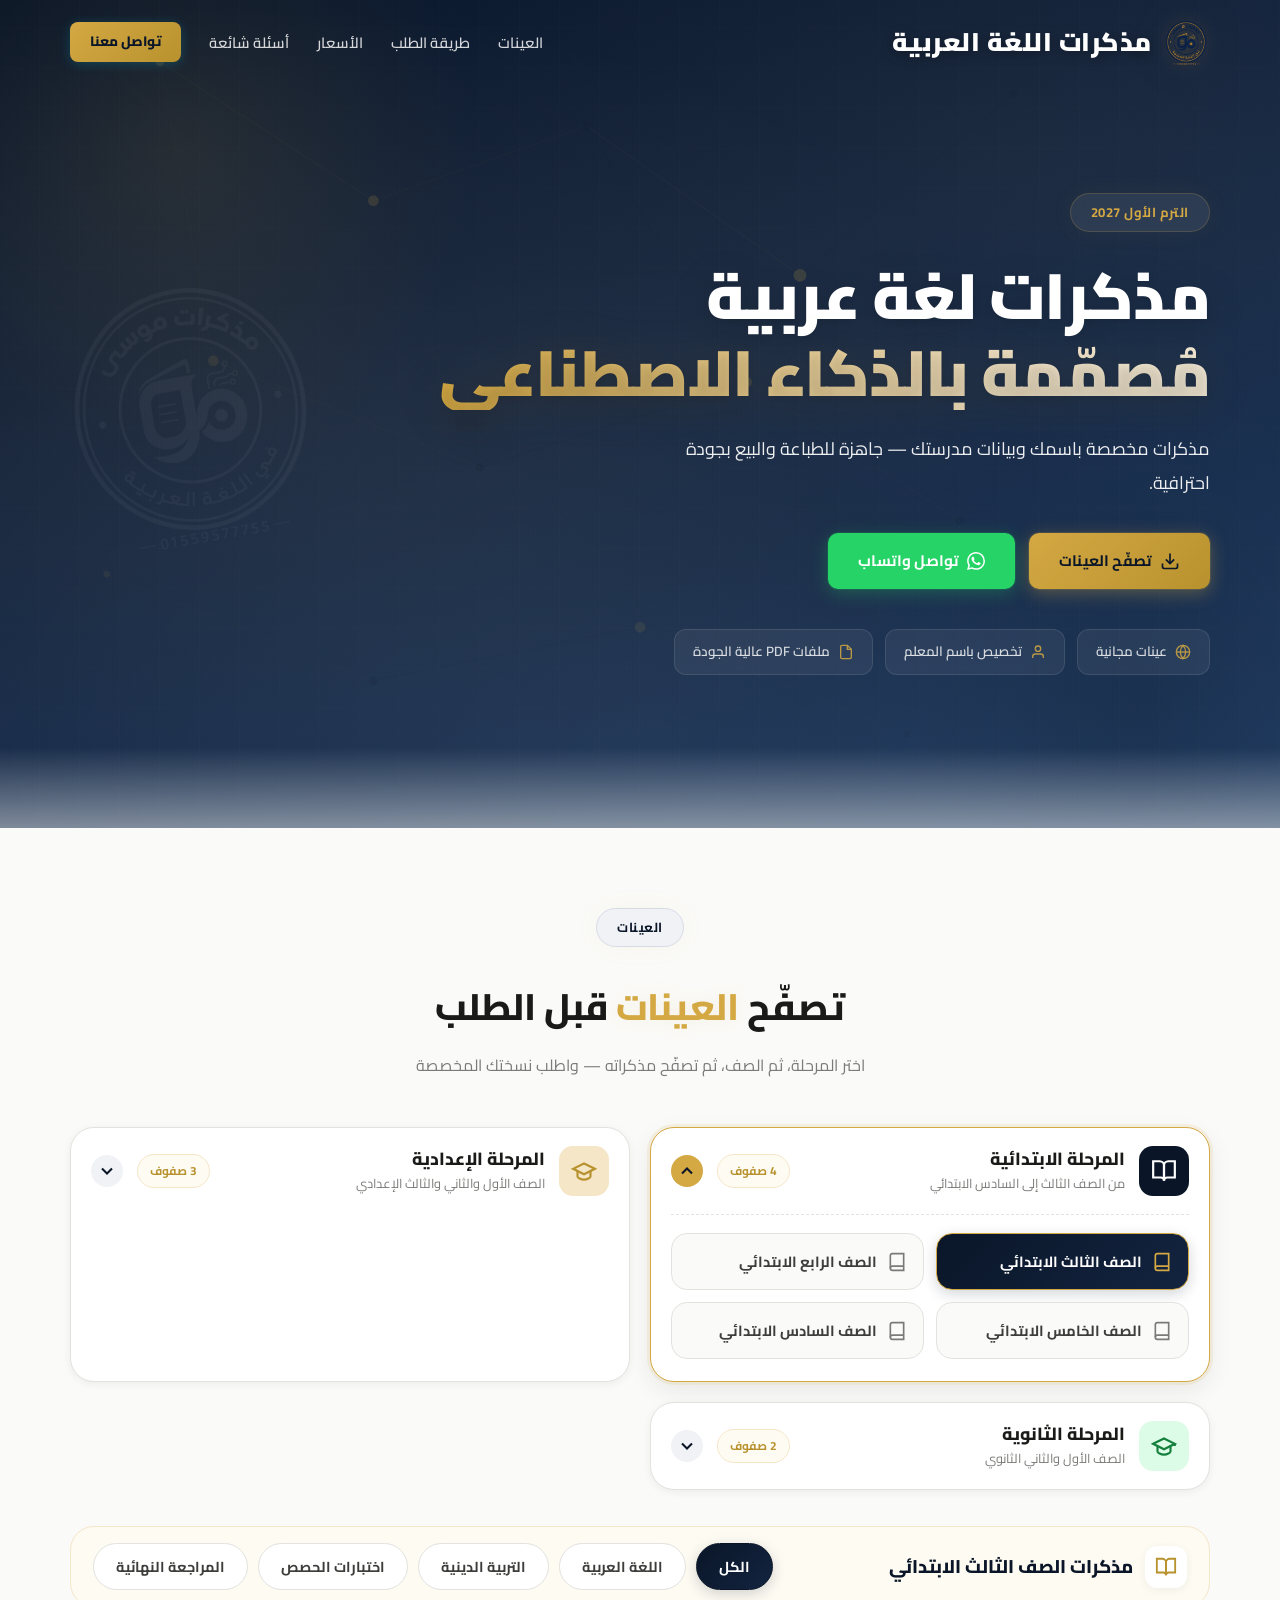
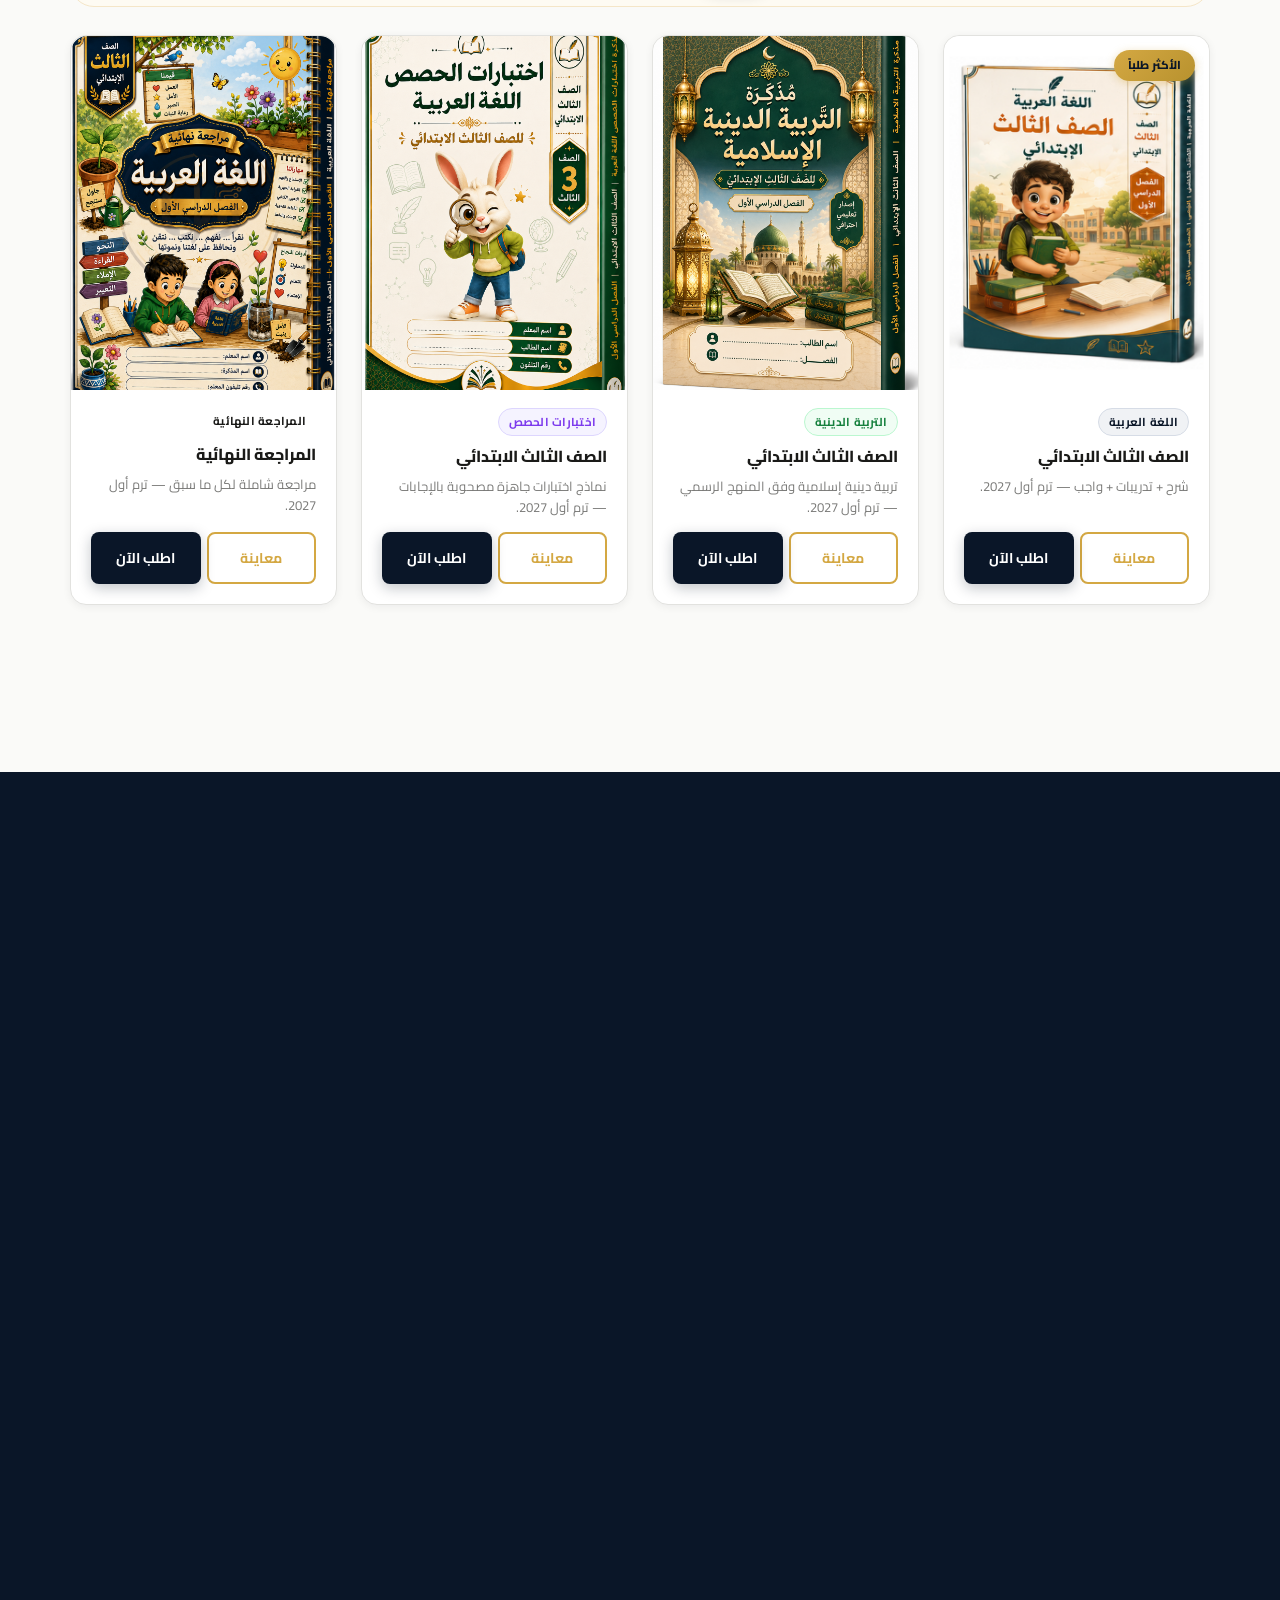
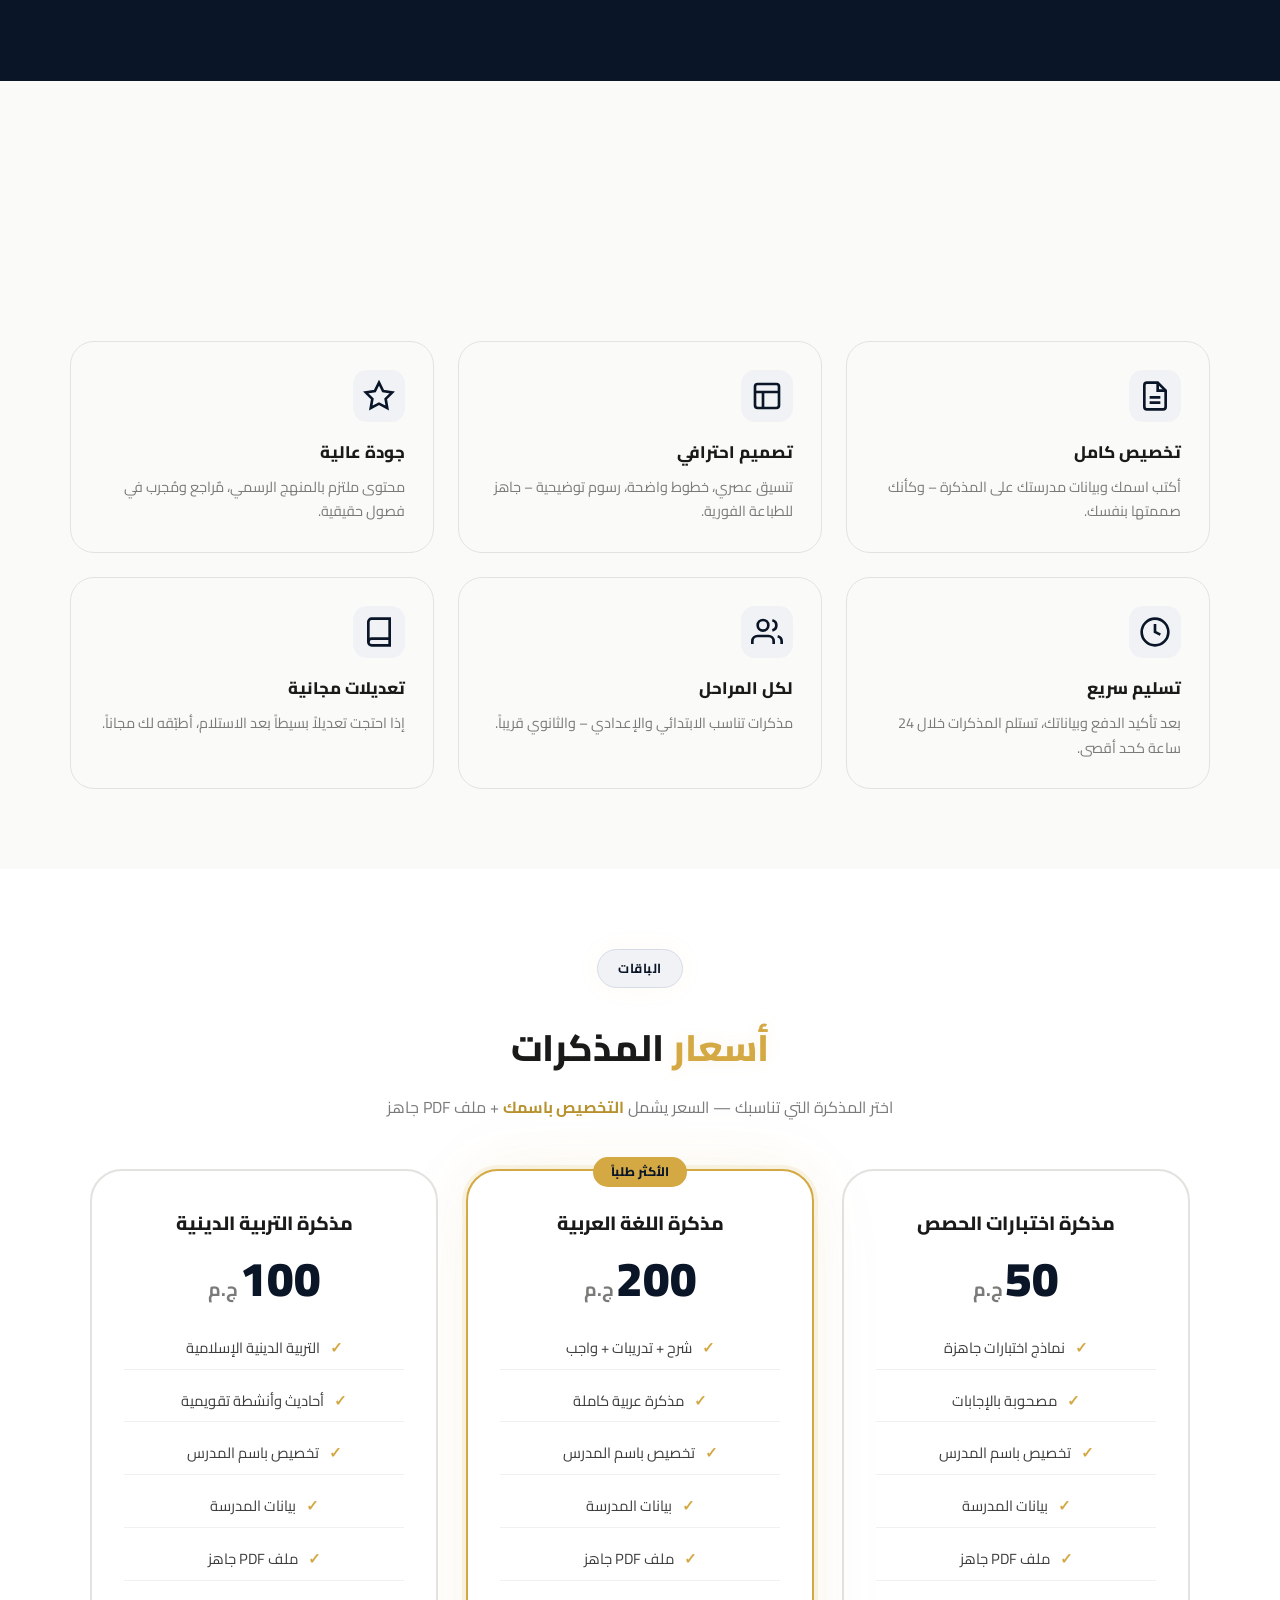
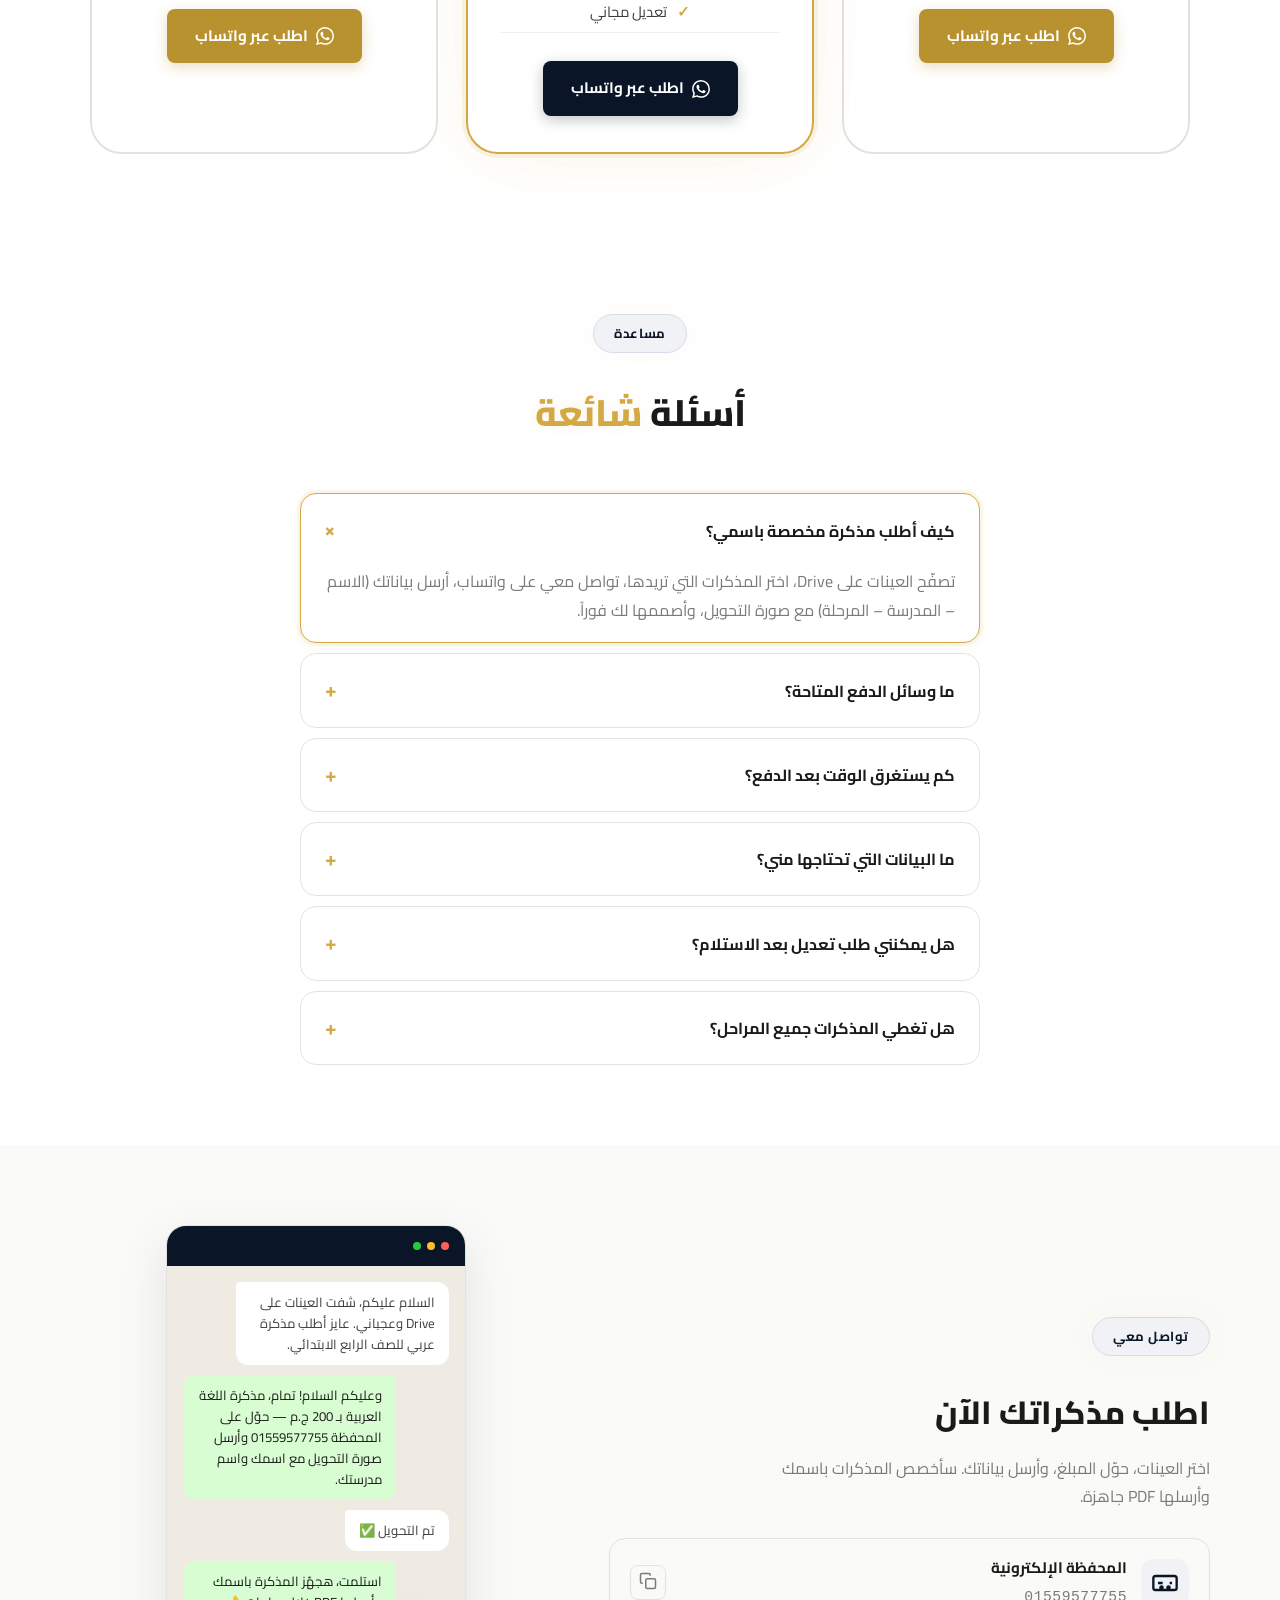
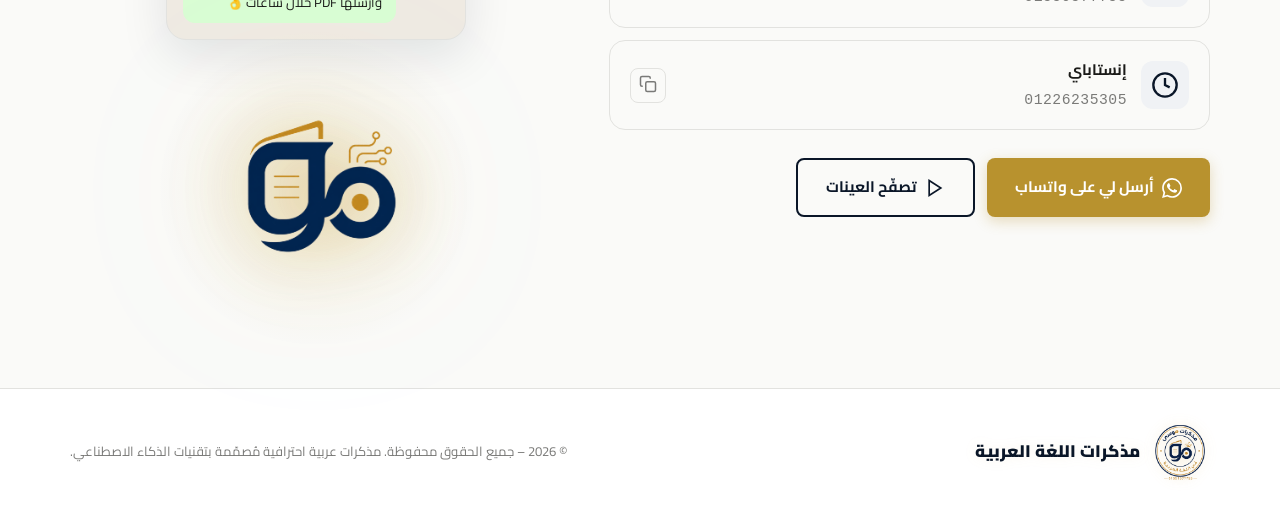
==== index.html @ 30170e58 "Add second secondary grade Arabic sample Adds the Baccalaureate grade row with its Arabic sample car" ====
<!DOCTYPE html>
<html lang="ar" dir="rtl">
<head>
  <meta charset="UTF-8">
  <meta name="viewport" content="width=device-width, initial-scale=1.0">
  <title>مذكرات اللغة العربية | مُصمّمة بالذكاء الاصطناعي — الترم الأول 2027</title>
  <meta name="description" content="مذكرات لغة عربية احترافية مُصمّمة بتقنيات الذكاء الاصطناعي. جاهزة للتخصيص باسم المدرس وبيانات المدرسة — ملفات PDF جاهزة للطباعة.">
  <link rel="icon" type="image/png" href="logo/logo.png">
  <!-- Open Graph -->
  <meta property="og:title" content="مذكرات اللغة العربية | مُصمّمة بالذكاء الاصطناعي">
  <meta property="og:description" content="أصمّم لك مذكرات عربية كاملة باسمك وبيانات مدرستك، مُعالجة بتقنيات AI — جاهزة للطباعة والبيع.">
  <meta property="og:type" content="website">
  <meta property="og:image" content="logo/2.png">
  <meta property="og:locale" content="ar_EG">
  <link rel="stylesheet" href="styles.css">
  <link rel="preconnect" href="https://fonts.googleapis.com">
  <link rel="preconnect" href="https://fonts.gstatic.com" crossorigin>
  <link href="https://fonts.googleapis.com/css2?family=Cairo:wght@400;600;700;800;900&display=swap" rel="stylesheet">
</head>
<body>

  <!-- ===== شريط التنقل ===== -->
  <nav class="navbar" id="navbar">
    <div class="container nav-inner">
      <a href="#" class="logo">
        <img src="logo/logo.png" alt="شعار مذكرات اللغة العربية" class="logo-img">
        <span class="logo-text">مذكرات اللغة العربية</span>
      </a>
      <ul class="nav-links">
        <li><a href="#samples">العينات</a></li>
        <li><a href="#how">طريقة الطلب</a></li>
        <li><a href="#pricing">الأسعار</a></li>
        <li><a href="#faq">أسئلة شائعة</a></li>
        <li><a href="#contact" class="btn btn-nav">تواصل معنا</a></li>
      </ul>
      <button class="mobile-toggle" id="mobileToggle" aria-label="القائمة">
        <span></span><span></span><span></span>
      </button>
    </div>
  </nav>

  <!-- ===== الهيرو ===== -->
  <header class="hero">
    <div class="hero-bg">
      <div class="hero-pattern"></div>
      <div class="hero-glow"></div>
      <div class="hero-glow-secondary"></div>
      <!-- شبكة عصبية AI -->
      <svg class="neural-network" width="100%" height="100%" viewBox="0 0 1200 900" preserveAspectRatio="xMidYMid slice">
        <defs>
          <linearGradient id="neuralGrad" x1="0%" y1="0%" x2="100%" y2="100%">
            <stop offset="0%" stop-color="rgba(212,168,67,0.12)"/>
            <stop offset="100%" stop-color="rgba(10,22,40,0.06)"/>
          </linearGradient>
        </defs>
        <!-- خطوط الاتصال -->
        <line x1="150" y1="120" x2="350" y2="250" stroke="rgba(212,168,67,0.08)" stroke-width="1"/>
        <line x1="350" y1="250" x2="550" y2="180" stroke="rgba(212,168,67,0.06)" stroke-width="1"/>
        <line x1="550" y1="180" x2="750" y2="320" stroke="rgba(212,168,67,0.08)" stroke-width="1"/>
        <line x1="750" y1="320" x2="950" y2="150" stroke="rgba(10,22,40,0.06)" stroke-width="1"/>
        <line x1="200" y1="400" x2="450" y2="500" stroke="rgba(212,168,67,0.05)" stroke-width="1"/>
        <line x1="450" y1="500" x2="700" y2="420" stroke="rgba(10,22,40,0.07)" stroke-width="1"/>
        <line x1="700" y1="420" x2="900" y2="550" stroke="rgba(212,168,67,0.05)" stroke-width="1"/>
        <line x1="100" y1="600" x2="350" y2="700" stroke="rgba(212,168,67,0.04)" stroke-width="1"/>
        <line x1="350" y1="700" x2="600" y2="650" stroke="rgba(10,22,40,0.05)" stroke-width="1"/>
        <line x1="600" y1="650" x2="850" y2="750" stroke="rgba(212,168,67,0.04)" stroke-width="1"/>
        <line x1="150" y1="120" x2="200" y2="400" stroke="rgba(212,168,67,0.04)" stroke-width="1"/>
        <line x1="350" y1="250" x2="450" y2="500" stroke="rgba(212,168,67,0.03)" stroke-width="1"/>
        <line x1="550" y1="180" x2="700" y2="420" stroke="rgba(10,22,40,0.04)" stroke-width="1"/>
        <line x1="750" y1="320" x2="900" y2="550" stroke="rgba(212,168,67,0.03)" stroke-width="1"/>
        <!-- عُقد الشبكة العصبية -->
        <circle cx="150" cy="120" r="4" fill="rgba(212,168,67,0.25)" class="neural-node"/>
        <circle cx="350" cy="250" r="5" fill="rgba(212,168,67,0.3)" class="neural-node"/>
        <circle cx="550" cy="180" r="4" fill="rgba(10,22,40,0.25)" class="neural-node"/>
        <circle cx="750" cy="320" r="6" fill="rgba(212,168,67,0.35)" class="neural-node"/>
        <circle cx="950" cy="150" r="4" fill="rgba(10,22,40,0.2)" class="neural-node"/>
        <circle cx="200" cy="400" r="5" fill="rgba(212,168,67,0.2)" class="neural-node"/>
        <circle cx="450" cy="500" r="4" fill="rgba(10,22,40,0.25)" class="neural-node"/>
        <circle cx="700" cy="420" r="5" fill="rgba(212,168,67,0.3)" class="neural-node"/>
        <circle cx="900" cy="550" r="4" fill="rgba(10,22,40,0.2)" class="neural-node"/>
        <circle cx="100" cy="600" r="3" fill="rgba(212,168,67,0.15)" class="neural-node"/>
        <circle cx="350" cy="700" r="4" fill="rgba(10,22,40,0.2)" class="neural-node"/>
        <circle cx="600" cy="650" r="5" fill="rgba(212,168,67,0.2)" class="neural-node"/>
        <circle cx="850" cy="750" r="3" fill="rgba(10,22,40,0.15)" class="neural-node"/>
      </svg>
      <!-- جسيمات متحركة -->
      <div class="particles" id="particles"></div>
      <!-- زخرفة عربية هندسية -->
      <div class="arabic-pattern"></div>
    </div>
    <div class="container">
      <div class="hero-watermark"><img src="logo/logo.png" alt=""></div>
      <div class="hero-content">
        <span class="badge">الترم الأول 2027</span>
        <h1>مذكرات لغة عربية<br><span class="highlight">مُصمّمة بالذكاء الاصطناعي</span></h1>
        <p>مذكرات مخصصة باسمك وبيانات مدرستك — جاهزة للطباعة والبيع بجودة احترافية.</p>
        <div class="hero-actions">
          <a href="#samples" class="btn btn-primary">
            <svg width="20" height="20" viewBox="0 0 24 24" fill="none" stroke="currentColor" stroke-width="2"><path d="M21 15v4a2 2 0 01-2 2H5a2 2 0 01-2-2v-4"/><polyline points="7 10 12 15 17 10"/><line x1="12" y1="15" x2="12" y2="3"/></svg>
            تصفّح العينات
          </a>
          <a href="https://wa.me/201559577755" target="_blank" class="btn btn-whatsapp">
            <svg width="18" height="18" viewBox="0 0 24 24" fill="currentColor"><path d="M17.472 14.382c-.297-.149-1.758-.867-2.03-.967-.273-.099-.471-.148-.67.15-.197.297-.767.966-.94 1.164-.173.199-.347.223-.644.075-.297-.15-1.255-.463-2.39-1.475-.883-.788-1.48-1.761-1.653-2.059-.173-.297-.018-.458.13-.606.134-.133.298-.347.446-.52.149-.174.198-.298.298-.497.099-.198.05-.371-.025-.52-.075-.149-.669-1.612-.916-2.207-.242-.579-.487-.5-.669-.51-.173-.008-.371-.01-.57-.01-.198 0-.52.074-.792.372-.272.297-1.04 1.016-1.04 2.479 0 1.462 1.065 2.875 1.213 3.074.149.198 2.096 3.2 5.077 4.487.709.306 1.262.489 1.694.625.712.227 1.36.195 1.871.118.571-.085 1.758-.719 2.006-1.413.248-.694.248-1.289.173-1.413-.074-.124-.272-.198-.57-.347m-5.421 7.403h-.004a9.87 9.87 0 01-5.031-1.378l-.361-.214-3.741.982.998-3.648-.235-.374a9.86 9.86 0 01-1.51-5.26c.001-5.45 4.436-9.884 9.888-9.884 2.64 0 5.122 1.03 6.988 2.898a9.825 9.825 0 012.893 6.994c-.003 5.45-4.437 9.884-9.885 9.884m8.413-18.297A11.815 11.815 0 0012.05 0C5.495 0 .16 5.335.157 11.892c0 2.096.547 4.142 1.588 5.945L.057 24l6.305-1.654a11.882 11.882 0 005.683 1.448h.005c6.554 0 11.89-5.335 11.893-11.893a11.821 11.821 0 00-3.48-8.413z"/></svg>
            تواصل واتساب
          </a>
        </div>
        <div class="hero-capsules">
          <div class="hero-capsule">
            <svg width="16" height="16" viewBox="0 0 24 24" fill="none" stroke="currentColor" stroke-width="2"><circle cx="12" cy="12" r="10"/><path d="M2 12h20"/><path d="M12 2a15.3 15.3 0 014 10 15.3 15.3 0 01-4 10 15.3 15.3 0 01-4-10 15.3 15.3 0 014-10z"/></svg>
            <span>عينات مجانية</span>
          </div>
          <div class="hero-capsule">
            <svg width="16" height="16" viewBox="0 0 24 24" fill="none" stroke="currentColor" stroke-width="2"><path d="M20 21v-2a4 4 0 00-4-4H8a4 4 0 00-4 4v2"/><circle cx="12" cy="7" r="4"/></svg>
            <span>تخصيص باسم المعلم</span>
          </div>
          <div class="hero-capsule">
            <svg width="16" height="16" viewBox="0 0 24 24" fill="none" stroke="currentColor" stroke-width="2"><path d="M14 2H6a2 2 0 00-2 2v16a2 2 0 002 2h12a2 2 0 002-2V8z"/><polyline points="14 2 14 8 20 8"/></svg>
            <span>ملفات PDF عالية الجودة</span>
          </div>
        </div>
      </div>
    </div>
  </header>

  <!-- ===== العينات المتاحة ===== -->
  <section id="samples" class="section">
    <div class="container">
      <div class="section-header fade-up">
        <span class="badge badge-navy">العينات</span>
        <h2>تصفّح <span class="gold-accent">العينات</span> قبل الطلب</h2>
        <p>اختر المرحلة، ثم الصف، ثم تصفّح مذكراته — واطلب نسختك المخصصة</p>
      </div>

      <!-- ===== اختيار المرحلة (أكورديون) ===== -->
      <div class="stages fade-up" id="stages">

        <!-- المرحلة الابتدائية -->
        <div class="stage-card open" data-stage="primary">
          <button class="stage-head" type="button" aria-expanded="true">
            <span class="stage-icon stage-icon-primary" aria-hidden="true">
              <svg width="26" height="26" viewBox="0 0 24 24" fill="none" stroke="currentColor" stroke-width="2"><path d="M2 3h6a4 4 0 014 4v14a3 3 0 00-3-3H2z"/><path d="M22 3h-6a4 4 0 00-4 4v14a3 3 0 013-3h7z"/></svg>
            </span>
            <span class="stage-meta">
              <span class="stage-name">المرحلة الابتدائية</span>
              <span class="stage-sub">من الصف الثالث إلى السادس الابتدائي</span>
            </span>
            <span class="stage-count">4 صفوف</span>
            <span class="stage-chevron" aria-hidden="true">
              <svg width="20" height="20" viewBox="0 0 24 24" fill="none" stroke="currentColor" stroke-width="2.5"><polyline points="6 9 12 15 18 9"/></svg>
            </span>
          </button>
          <div class="stage-body">
            <div class="stage-body-inner">
              <div class="grades-grid" data-stage-grades="primary">
                <button class="grade-card active" type="button" data-grade="prim3">
                  <svg width="20" height="20" viewBox="0 0 24 24" fill="none" stroke="currentColor" stroke-width="2"><path d="M4 19.5A2.5 2.5 0 016.5 17H20"/><path d="M6.5 2H20v20H6.5A2.5 2.5 0 014 19.5v-15A2.5 2.5 0 016.5 2z"/></svg>
                  <span>الصف الثالث الابتدائي</span>
                </button>
                <button class="grade-card" type="button" data-grade="prim4">
                  <svg width="20" height="20" viewBox="0 0 24 24" fill="none" stroke="currentColor" stroke-width="2"><path d="M4 19.5A2.5 2.5 0 016.5 17H20"/><path d="M6.5 2H20v20H6.5A2.5 2.5 0 014 19.5v-15A2.5 2.5 0 016.5 2z"/></svg>
                  <span>الصف الرابع الابتدائي</span>
                </button>
                <button class="grade-card" type="button" data-grade="prim5">
                  <svg width="20" height="20" viewBox="0 0 24 24" fill="none" stroke="currentColor" stroke-width="2"><path d="M4 19.5A2.5 2.5 0 016.5 17H20"/><path d="M6.5 2H20v20H6.5A2.5 2.5 0 014 19.5v-15A2.5 2.5 0 016.5 2z"/></svg>
                  <span>الصف الخامس الابتدائي</span>
                </button>
                <button class="grade-card" type="button" data-grade="prim6">
                  <svg width="20" height="20" viewBox="0 0 24 24" fill="none" stroke="currentColor" stroke-width="2"><path d="M4 19.5A2.5 2.5 0 016.5 17H20"/><path d="M6.5 2H20v20H6.5A2.5 2.5 0 014 19.5v-15A2.5 2.5 0 016.5 2z"/></svg>
                  <span>الصف السادس الابتدائي</span>
                </button>
              </div>
            </div>
          </div>
        </div>

        <!-- المرحلة الإعدادية -->
        <div class="stage-card" data-stage="prep">
          <button class="stage-head" type="button" aria-expanded="false">
            <span class="stage-icon stage-icon-prep" aria-hidden="true">
              <svg width="26" height="26" viewBox="0 0 24 24" fill="none" stroke="currentColor" stroke-width="2"><path d="M22 10L12 5 2 10l10 5 10-5z"/><path d="M6 12v5c0 1 3 3 6 3s6-2 6-3v-5"/></svg>
            </span>
            <span class="stage-meta">
              <span class="stage-name">المرحلة الإعدادية</span>
              <span class="stage-sub">الصف الأول والثاني والثالث الإعدادي</span>
            </span>
            <span class="stage-count">3 صفوف</span>
            <span class="stage-chevron" aria-hidden="true">
              <svg width="20" height="20" viewBox="0 0 24 24" fill="none" stroke="currentColor" stroke-width="2.5"><polyline points="6 9 12 15 18 9"/></svg>
            </span>
          </button>
          <div class="stage-body">
            <div class="stage-body-inner">
              <div class="grades-grid" data-stage-grades="prep">
                <button class="grade-card" type="button" data-grade="prep1">
                  <svg width="20" height="20" viewBox="0 0 24 24" fill="none" stroke="currentColor" stroke-width="2"><path d="M4 19.5A2.5 2.5 0 016.5 17H20"/><path d="M6.5 2H20v20H6.5A2.5 2.5 0 014 19.5v-15A2.5 2.5 0 016.5 2z"/></svg>
                  <span>الصف الأول الإعدادي</span>
                </button>
                <button class="grade-card" type="button" data-grade="prep2">
                  <svg width="20" height="20" viewBox="0 0 24 24" fill="none" stroke="currentColor" stroke-width="2"><path d="M4 19.5A2.5 2.5 0 016.5 17H20"/><path d="M6.5 2H20v20H6.5A2.5 2.5 0 014 19.5v-15A2.5 2.5 0 016.5 2z"/></svg>
                  <span>الصف الثاني الإعدادي</span>
                </button>
                <button class="grade-card" type="button" data-grade="prep3">
                  <svg width="20" height="20" viewBox="0 0 24 24" fill="none" stroke="currentColor" stroke-width="2"><path d="M4 19.5A2.5 2.5 0 016.5 17H20"/><path d="M6.5 2H20v20H6.5A2.5 2.5 0 014 19.5v-15A2.5 2.5 0 016.5 2z"/></svg>
                  <span>الصف الثالث الإعدادي</span>
                </button>
              </div>
            </div>
          </div>
        </div>

      <!-- المرحلة الثانوية -->
      <div class="stage-card" data-stage="sec">
        <button class="stage-head" type="button" aria-expanded="false">
          <span class="stage-icon stage-icon-sec" aria-hidden="true">
            <svg width="26" height="26" viewBox="0 0 24 24" fill="none" stroke="currentColor" stroke-width="2"><path d="M22 10v2M2 10l10-5 10 5-10 5z"/><path d="M6 12v5c0 1 3 3 6 3s6-2 6-3v-5"/></svg>
          </span>
          <span class="stage-meta">
            <span class="stage-name">المرحلة الثانوية</span>
            <span class="stage-sub">الصف الأول والثاني الثانوي</span>
          </span>
          <span class="stage-count">2 صفوف</span>
          <span class="stage-chevron" aria-hidden="true">
            <svg width="20" height="20" viewBox="0 0 24 24" fill="none" stroke="currentColor" stroke-width="2.5"><polyline points="6 9 12 15 18 9"/></svg>
          </span>
        </button>
        <div class="stage-body">
          <div class="stage-body-inner">
            <div class="grades-grid" data-stage-grades="sec">
              <button class="grade-card" type="button" data-grade="sec1">
                <svg width="20" height="20" viewBox="0 0 24 24" fill="none" stroke="currentColor" stroke-width="2"><path d="M4 19.5A2.5 2.5 0 016.5 17H20"/><path d="M6.5 2H20v20H6.5A2.5 2.5 0 014 19.5v-15A2.5 2.5 0 016.5 2z"/></svg>
                <span>الصف الأول الثانوي</span>
              </button>
              <button class="grade-card" type="button" data-grade="sec2">
                <svg width="20" height="20" viewBox="0 0 24 24" fill="none" stroke="currentColor" stroke-width="2"><path d="M4 19.5A2.5 2.5 0 016.5 17H20"/><path d="M6.5 2H20v20H6.5A2.5 2.5 0 014 19.5v-15A2.5 2.5 0 016.5 2z"/></svg>
                <span>الصف الثاني الثانوي – البكالوريا</span>
              </button>
            </div>
          </div>
        </div>
      </div>

      </div>
      <div class="grade-result fade-up" id="gradeResult">
        <div class="grade-result-title">
          <span class="grade-result-icon" aria-hidden="true">
            <svg width="22" height="22" viewBox="0 0 24 24" fill="none" stroke="currentColor" stroke-width="2"><path d="M2 3h6a4 4 0 014 4v14a3 3 0 00-3-3H2z"/><path d="M22 3h-6a4 4 0 00-4 4v14a3 3 0 013-3h7z"/></svg>
          </span>
          <h3 id="gradeResultName">مذكرات الصف الثالث الابتدائي</h3>
        </div>
        <div class="sample-tabs" role="tablist">
          <button class="sample-tab active" data-category="all">الكل</button>
          <button class="sample-tab" data-category="arabic">اللغة العربية</button>
          <button class="sample-tab" data-category="religion">التربية الدينية</button>
          <button class="sample-tab" data-category="exams">اختبارات الحصص</button>
          <!-- [تعديل] تبويب جديد "المراجعة النهائية" يعرض بطاقة المراجعة لكل الصفوف. -->
          <button class="sample-tab" data-category="review">المراجعة النهائية</button>
        </div>
      </div>

      <div class="samples-grid fade-up" id="samplesGrid">

        <!-- ============================================================ -->
        <!-- ===== اللغة العربية — 6 صفوف — كاملة ===== -->
        <!-- ============================================================ -->

        <article class="sample-cover-card" data-category="arabic" data-stage="primary" data-grade="prim3">
          <div class="cover-wrapper">
            <img src="covers/Arabic/prim3.png" alt="غلاف مذكرة اللغة العربية - الصف الثالث الابتدائي" class="cover-img" loading="lazy">
            <span class="cover-tag">الأكثر طلباً</span>
            <div class="cover-overlay">
              <a href="https://drive.google.com/drive/folders/1JAs79w9QZi_2v-r1Kb-Xq6Mxx18mHrQ4?usp=sharing" target="_blank" class="btn btn-primary btn-sm">
                <svg width="18" height="18" viewBox="0 0 24 24" fill="none" stroke="currentColor" stroke-width="2"><path d="M2 3h6a4 4 0 014 4v14a3 3 0 00-3-3H2z"/><path d="M22 3h-6a4 4 0 00-4 4v14a3 3 0 013-3h7z"/></svg>
                تصفّح العينة
              </a>
            </div>
          </div>
          <div class="cover-info">
            <span class="cover-category">اللغة العربية</span>
            <h3>الصف الثالث الابتدائي</h3>
            <p>شرح + تدريبات + واجب — ترم أول 2027.</p>
            <div class="cover-actions">
              <a href="https://drive.google.com/drive/folders/1JAs79w9QZi_2v-r1Kb-Xq6Mxx18mHrQ4?usp=sharing" target="_blank" class="btn btn-outline-gold btn-sm">معاينة</a>
              <a href="#pricing" class="btn btn-navy btn-sm">اطلب الآن</a>
            </div>
          </div>
        </article>

        <article class="sample-cover-card" data-category="arabic" data-stage="primary" data-grade="prim4">
          <div class="cover-wrapper">
            <img src="covers/Arabic/prim4.png" alt="غلاف مذكرة اللغة العربية - الصف الرابع الابتدائي" class="cover-img" loading="lazy">
            <div class="cover-overlay">
              <a href="https://drive.google.com/drive/folders/1JAs79w9QZi_2v-r1Kb-Xq6Mxx18mHrQ4?usp=sharing" target="_blank" class="btn btn-primary btn-sm">
                <svg width="18" height="18" viewBox="0 0 24 24" fill="none" stroke="currentColor" stroke-width="2"><path d="M2 3h6a4 4 0 014 4v14a3 3 0 00-3-3H2z"/><path d="M22 3h-6a4 4 0 00-4 4v14a3 3 0 013-3h7z"/></svg>
                تصفّح العينة
              </a>
            </div>
          </div>
          <div class="cover-info">
            <span class="cover-category">اللغة العربية</span>
            <h3>الصف الرابع الابتدائي</h3>
            <p>شرح + تدريبات + واجب — ترم أول 2027.</p>
            <div class="cover-actions">
              <a href="https://drive.google.com/drive/folders/1JAs79w9QZi_2v-r1Kb-Xq6Mxx18mHrQ4?usp=sharing" target="_blank" class="btn btn-outline-gold btn-sm">معاينة</a>
              <a href="#pricing" class="btn btn-navy btn-sm">اطلب الآن</a>
            </div>
          </div>
        </article>

        <article class="sample-cover-card" data-category="arabic" data-stage="primary" data-grade="prim5">
          <div class="cover-wrapper">
            <img src="covers/Arabic/prim5.png" alt="غلاف مذكرة اللغة العربية - الصف الخامس الابتدائي" class="cover-img" loading="lazy">
            <div class="cover-overlay">
              <a href="https://drive.google.com/drive/folders/1JAs79w9QZi_2v-r1Kb-Xq6Mxx18mHrQ4?usp=sharing" target="_blank" class="btn btn-primary btn-sm">
                <svg width="18" height="18" viewBox="0 0 24 24" fill="none" stroke="currentColor" stroke-width="2"><path d="M2 3h6a4 4 0 014 4v14a3 3 0 00-3-3H2z"/><path d="M22 3h-6a4 4 0 00-4 4v14a3 3 0 013-3h7z"/></svg>
                تصفّح العينة
              </a>
            </div>
          </div>
          <div class="cover-info">
            <span class="cover-category">اللغة العربية</span>
            <h3>الصف الخامس الابتدائي</h3>
            <p>شرح + تدريبات + واجب — ترم أول 2027.</p>
            <div class="cover-actions">
              <a href="https://drive.google.com/drive/folders/1JAs79w9QZi_2v-r1Kb-Xq6Mxx18mHrQ4?usp=sharing" target="_blank" class="btn btn-outline-gold btn-sm">معاينة</a>
              <a href="#pricing" class="btn btn-navy btn-sm">اطلب الآن</a>
            </div>
          </div>
        </article>

        <article class="sample-cover-card" data-category="arabic" data-stage="primary" data-grade="prim6">
          <div class="cover-wrapper">
            <img src="covers/Arabic/prim6.png" alt="غلاف مذكرة اللغة العربية - الصف السادس الابتدائي" class="cover-img" loading="lazy">
            <div class="cover-overlay">
              <a href="https://drive.google.com/drive/folders/1JAs79w9QZi_2v-r1Kb-Xq6Mxx18mHrQ4?usp=sharing" target="_blank" class="btn btn-primary btn-sm">
                <svg width="18" height="18" viewBox="0 0 24 24" fill="none" stroke="currentColor" stroke-width="2"><path d="M2 3h6a4 4 0 014 4v14a3 3 0 00-3-3H2z"/><path d="M22 3h-6a4 4 0 00-4 4v14a3 3 0 013-3h7z"/></svg>
                تصفّح العينة
              </a>
            </div>
          </div>
          <div class="cover-info">
            <span class="cover-category">اللغة العربية</span>
            <h3>الصف السادس الابتدائي</h3>
            <p>شرح + تدريبات + واجب — ترم أول 2027.</p>
            <div class="cover-actions">
              <a href="https://drive.google.com/drive/folders/1JAs79w9QZi_2v-r1Kb-Xq6Mxx18mHrQ4?usp=sharing" target="_blank" class="btn btn-outline-gold btn-sm">معاينة</a>
              <a href="#pricing" class="btn btn-navy btn-sm">اطلب الآن</a>
            </div>
          </div>
        </article>

        <article class="sample-cover-card" data-category="arabic" data-stage="prep" data-grade="prep1">
          <div class="cover-wrapper">
            <img src="covers/Arabic/prep1.png" alt="غلاف مذكرة اللغة العربية - الصف الأول الإعدادي" class="cover-img" loading="lazy">
            <span class="cover-tag">جديد</span>
            <div class="cover-overlay">
              <a href="https://drive.google.com/drive/folders/1JAs79w9QZi_2v-r1Kb-Xq6Mxx18mHrQ4?usp=sharing" target="_blank" class="btn btn-primary btn-sm">
                <svg width="18" height="18" viewBox="0 0 24 24" fill="none" stroke="currentColor" stroke-width="2"><path d="M2 3h6a4 4 0 014 4v14a3 3 0 00-3-3H2z"/><path d="M22 3h-6a4 4 0 00-4 4v14a3 3 0 013-3h7z"/></svg>
                تصفّح العينة
              </a>
            </div>
          </div>
          <div class="cover-info">
            <span class="cover-category">اللغة العربية</span>
            <h3>الصف الأول الإعدادي</h3>
            <p>شرح + تدريبات + واجب — ترم أول 2027.</p>
            <div class="cover-actions">
              <a href="https://drive.google.com/drive/folders/1JAs79w9QZi_2v-r1Kb-Xq6Mxx18mHrQ4?usp=sharing" target="_blank" class="btn btn-outline-gold btn-sm">معاينة</a>
              <a href="#pricing" class="btn btn-navy btn-sm">اطلب الآن</a>
            </div>
          </div>
        </article>

        <article class="sample-cover-card" data-category="arabic" data-stage="prep" data-grade="prep2">
          <div class="cover-wrapper">
            <img src="covers/Arabic/prep2.png" alt="غلاف مذكرة اللغة العربية - الصف الثاني الإعدادي" class="cover-img" loading="lazy">
            <div class="cover-overlay">
              <a href="https://drive.google.com/drive/folders/1JAs79w9QZi_2v-r1Kb-Xq6Mxx18mHrQ4?usp=sharing" target="_blank" class="btn btn-primary btn-sm">
                <svg width="18" height="18" viewBox="0 0 24 24" fill="none" stroke="currentColor" stroke-width="2"><path d="M2 3h6a4 4 0 014 4v14a3 3 0 00-3-3H2z"/><path d="M22 3h-6a4 4 0 00-4 4v14a3 3 0 013-3h7z"/></svg>
                تصفّح العينة
              </a>
            </div>
          </div>
          <div class="cover-info">
            <span class="cover-category">اللغة العربية</span>
            <h3>الصف الثاني الإعدادي</h3>
            <p>شرح + تدريبات + واجب — ترم أول 2027.</p>
            <div class="cover-actions">
              <a href="https://drive.google.com/drive/folders/1JAs79w9QZi_2v-r1Kb-Xq6Mxx18mHrQ4?usp=sharing" target="_blank" class="btn btn-outline-gold btn-sm">معاينة</a>
              <a href="#pricing" class="btn btn-navy btn-sm">اطلب الآن</a>
            </div>
          </div>
        </article>

        <!-- ============================================================ -->
        <!-- ===== التربية الدينية — 2 متاح + 4 قريباً ===== -->
        <!-- ============================================================ -->

        <article class="sample-cover-card" data-category="religion" data-stage="primary" data-grade="prim3">
          <div class="cover-wrapper">
            <img src="covers/Religion/prim3.png" alt="غلاف مذكرة التربية الدينية - الصف الثالث الابتدائي" class="cover-img" loading="lazy">
            <div class="cover-overlay">
              <a href="https://drive.google.com/drive/folders/1JAs79w9QZi_2v-r1Kb-Xq6Mxx18mHrQ4?usp=sharing" target="_blank" class="btn btn-primary btn-sm">
                <svg width="18" height="18" viewBox="0 0 24 24" fill="none" stroke="currentColor" stroke-width="2"><path d="M2 3h6a4 4 0 014 4v14a3 3 0 00-3-3H2z"/><path d="M22 3h-6a4 4 0 00-4 4v14a3 3 0 013-3h7z"/></svg>
                تصفّح العينة
              </a>
            </div>
          </div>
          <div class="cover-info">
            <span class="cover-category">التربية الدينية</span>
            <h3>الصف الثالث الابتدائي</h3>
            <p>تربية دينية إسلامية وفق المنهج الرسمي — ترم أول 2027.</p>
            <div class="cover-actions">
              <a href="https://drive.google.com/drive/folders/1JAs79w9QZi_2v-r1Kb-Xq6Mxx18mHrQ4?usp=sharing" target="_blank" class="btn btn-outline-gold btn-sm">معاينة</a>
              <a href="#pricing" class="btn btn-navy btn-sm">اطلب الآن</a>
            </div>
          </div>
        </article>

        <article class="sample-cover-card" data-category="religion" data-stage="primary" data-grade="prim4">
          <div class="cover-wrapper">
            <img src="covers/Religion/prim4.png" alt="غلاف مذكرة التربية الدينية - الصف الرابع الابتدائي" class="cover-img" loading="lazy">
            <div class="cover-overlay">
              <a href="https://drive.google.com/drive/folders/1JAs79w9QZi_2v-r1Kb-Xq6Mxx18mHrQ4?usp=sharing" target="_blank" class="btn btn-primary btn-sm">
                <svg width="18" height="18" viewBox="0 0 24 24" fill="none" stroke="currentColor" stroke-width="2"><path d="M2 3h6a4 4 0 014 4v14a3 3 0 00-3-3H2z"/><path d="M22 3h-6a4 4 0 00-4 4v14a3 3 0 013-3h7z"/></svg>
                تصفّح العينة
              </a>
            </div>
          </div>
          <div class="cover-info">
            <span class="cover-category">التربية الدينية</span>
            <h3>الصف الرابع الابتدائي</h3>
            <p>تربية دينية إسلامية وفق المنهج الرسمي — ترم أول 2027.</p>
            <div class="cover-actions">
              <a href="https://drive.google.com/drive/folders/1JAs79w9QZi_2v-r1Kb-Xq6Mxx18mHrQ4?usp=sharing" target="_blank" class="btn btn-outline-gold btn-sm">معاينة</a>
              <a href="#pricing" class="btn btn-navy btn-sm">اطلب الآن</a>
            </div>
          </div>
        </article>

        <article class="sample-cover-card" data-category="religion" data-stage="primary" data-grade="prim5">
          <div class="cover-wrapper">
            <img src="covers/Religion/prim5.png" alt="غلاف مذكرة التربية الدينية - الصف الخامس الابتدائي" class="cover-img" loading="lazy">
            <div class="cover-overlay">
              <a href="https://drive.google.com/drive/folders/1JAs79w9QZi_2v-r1Kb-Xq6Mxx18mHrQ4?usp=sharing" target="_blank" class="btn btn-primary btn-sm">
                <svg width="18" height="18" viewBox="0 0 24 24" fill="none" stroke="currentColor" stroke-width="2"><path d="M2 3h6a4 4 0 014 4v14a3 3 0 00-3-3H2z"/><path d="M22 3h-6a4 4 0 00-4 4v14a3 3 0 013-3h7z"/></svg>
                تصفّح العينة
              </a>
            </div>
          </div>
          <div class="cover-info">
            <span class="cover-category">التربية الدينية</span>
            <h3>الصف الخامس الابتدائي</h3>
            <p>تربية دينية إسلامية وفق المنهج الرسمي — ترم أول 2027.</p>
            <div class="cover-actions">
              <a href="https://drive.google.com/drive/folders/1JAs79w9QZi_2v-r1Kb-Xq6Mxx18mHrQ4?usp=sharing" target="_blank" class="btn btn-outline-gold btn-sm">معاينة</a>
              <a href="#pricing" class="btn btn-navy btn-sm">اطلب الآن</a>
            </div>
          </div>
        </article>

        <article class="sample-cover-card" data-category="religion" data-stage="primary" data-grade="prim6">
          <div class="cover-wrapper">
            <img src="covers/Religion/prim6.png" alt="غلاف مذكرة التربية الدينية - الصف السادس الابتدائي" class="cover-img" loading="lazy">
            <div class="cover-overlay">
              <a href="https://drive.google.com/drive/folders/1JAs79w9QZi_2v-r1Kb-Xq6Mxx18mHrQ4?usp=sharing" target="_blank" class="btn btn-primary btn-sm">
                <svg width="18" height="18" viewBox="0 0 24 24" fill="none" stroke="currentColor" stroke-width="2"><path d="M2 3h6a4 4 0 014 4v14a3 3 0 00-3-3H2z"/><path d="M22 3h-6a4 4 0 00-4 4v14a3 3 0 013-3h7z"/></svg>
                تصفّح العينة
              </a>
            </div>
          </div>
          <div class="cover-info">
            <span class="cover-category">التربية الدينية</span>
            <h3>الصف السادس الابتدائي</h3>
            <p>تربية دينية إسلامية وفق المنهج الرسمي — ترم أول 2027.</p>
            <div class="cover-actions">
              <a href="https://drive.google.com/drive/folders/1JAs79w9QZi_2v-r1Kb-Xq6Mxx18mHrQ4?usp=sharing" target="_blank" class="btn btn-outline-gold btn-sm">معاينة</a>
              <a href="#pricing" class="btn btn-navy btn-sm">اطلب الآن</a>
            </div>
          </div>
        </article>

        <article class="sample-cover-card" data-category="religion" data-stage="prep" data-grade="prep1">
          <div class="cover-wrapper">
            <img src="covers/Religion/prep1.png" alt="غلاف مذكرة التربية الدينية - الصف الأول الإعدادي" class="cover-img" loading="lazy">
            <div class="cover-overlay">
              <a href="https://drive.google.com/drive/folders/1JAs79w9QZi_2v-r1Kb-Xq6Mxx18mHrQ4?usp=sharing" target="_blank" class="btn btn-primary btn-sm">
                <svg width="18" height="18" viewBox="0 0 24 24" fill="none" stroke="currentColor" stroke-width="2"><path d="M2 3h6a4 4 0 014 4v14a3 3 0 00-3-3H2z"/><path d="M22 3h-6a4 4 0 00-4 4v14a3 3 0 013-3h7z"/></svg>
                تصفّح العينة
              </a>
            </div>
          </div>
          <div class="cover-info">
            <span class="cover-category">التربية الدينية</span>
            <h3>الصف الأول الإعدادي</h3>
            <p>تربية دينية إسلامية وفق المنهج الرسمي — ترم أول 2027.</p>
            <div class="cover-actions">
              <a href="https://drive.google.com/drive/folders/1JAs79w9QZi_2v-r1Kb-Xq6Mxx18mHrQ4?usp=sharing" target="_blank" class="btn btn-outline-gold btn-sm">معاينة</a>
              <a href="#pricing" class="btn btn-navy btn-sm">اطلب الآن</a>
            </div>
          </div>
        </article>

        <article class="sample-cover-card" data-category="religion" data-stage="prep" data-grade="prep2">
          <div class="cover-wrapper">
            <img src="covers/Religion/prep2.png" alt="غلاف مذكرة التربية الدينية - الصف الثاني الإعدادي" class="cover-img" loading="lazy">
            <div class="cover-overlay">
              <a href="https://drive.google.com/drive/folders/1JAs79w9QZi_2v-r1Kb-Xq6Mxx18mHrQ4?usp=sharing" target="_blank" class="btn btn-primary btn-sm">
                <svg width="18" height="18" viewBox="0 0 24 24" fill="none" stroke="currentColor" stroke-width="2"><path d="M2 3h6a4 4 0 014 4v14a3 3 0 00-3-3H2z"/><path d="M22 3h-6a4 4 0 00-4 4v14a3 3 0 013-3h7z"/></svg>
                تصفّح العينة
              </a>
            </div>
          </div>
          <div class="cover-info">
            <span class="cover-category">التربية الدينية</span>
            <h3>الصف الثاني الإعدادي</h3>
            <p>تربية دينية إسلامية وفق المنهج الرسمي — ترم أول 2027.</p>
            <div class="cover-actions">
              <a href="https://drive.google.com/drive/folders/1JAs79w9QZi_2v-r1Kb-Xq6Mxx18mHrQ4?usp=sharing" target="_blank" class="btn btn-outline-gold btn-sm">معاينة</a>
              <a href="#pricing" class="btn btn-navy btn-sm">اطلب الآن</a>
            </div>
          </div>
        </article>

        <!-- ============================================================ -->
        <!-- ===== اختبارات الحصص — 2 متاح + 4 قريباً ===== -->
        <!-- ============================================================ -->

        <article class="sample-cover-card" data-category="exams" data-stage="primary" data-grade="prim3">
          <div class="cover-wrapper">
            <img src="covers/Tests/prim3.png" alt="غلاف اختبارات الحصص - الصف الثالث الابتدائي" class="cover-img" loading="lazy">
            <div class="cover-overlay">
              <a href="https://drive.google.com/drive/folders/1JAs79w9QZi_2v-r1Kb-Xq6Mxx18mHrQ4?usp=sharing" target="_blank" class="btn btn-primary btn-sm">
                <svg width="18" height="18" viewBox="0 0 24 24" fill="none" stroke="currentColor" stroke-width="2"><path d="M2 3h6a4 4 0 014 4v14a3 3 0 00-3-3H2z"/><path d="M22 3h-6a4 4 0 00-4 4v14a3 3 0 013-3h7z"/></svg>
                تصفّح العينة
              </a>
            </div>
          </div>
          <div class="cover-info">
            <span class="cover-category">اختبارات الحصص</span>
            <h3>الصف الثالث الابتدائي</h3>
            <p>نماذج اختبارات جاهزة مصحوبة بالإجابات — ترم أول 2027.</p>
            <div class="cover-actions">
              <a href="https://drive.google.com/drive/folders/1JAs79w9QZi_2v-r1Kb-Xq6Mxx18mHrQ4?usp=sharing" target="_blank" class="btn btn-outline-gold btn-sm">معاينة</a>
              <a href="#pricing" class="btn btn-navy btn-sm">اطلب الآن</a>
            </div>
          </div>
        </article>

        <article class="sample-cover-card" data-category="exams" data-stage="primary" data-grade="prim4">
          <div class="cover-wrapper">
            <img src="covers/Tests/prim4.png" alt="غلاف اختبارات الحصص - الصف الرابع الابتدائي" class="cover-img" loading="lazy">
            <div class="cover-overlay">
              <a href="https://drive.google.com/drive/folders/1JAs79w9QZi_2v-r1Kb-Xq6Mxx18mHrQ4?usp=sharing" target="_blank" class="btn btn-primary btn-sm">
                <svg width="18" height="18" viewBox="0 0 24 24" fill="none" stroke="currentColor" stroke-width="2"><path d="M2 3h6a4 4 0 014 4v14a3 3 0 00-3-3H2z"/><path d="M22 3h-6a4 4 0 00-4 4v14a3 3 0 013-3h7z"/></svg>
                تصفّح العينة
              </a>
            </div>
          </div>
          <div class="cover-info">
            <span class="cover-category">اختبارات الحصص</span>
            <h3>الصف الرابع الابتدائي</h3>
            <p>نماذج اختبارات جاهزة مصحوبة بالإجابات — ترم أول 2027.</p>
            <div class="cover-actions">
              <a href="https://drive.google.com/drive/folders/1JAs79w9QZi_2v-r1Kb-Xq6Mxx18mHrQ4?usp=sharing" target="_blank" class="btn btn-outline-gold btn-sm">معاينة</a>
              <a href="#pricing" class="btn btn-navy btn-sm">اطلب الآن</a>
            </div>
          </div>
        </article>

        <article class="sample-cover-card" data-category="exams" data-stage="primary" data-grade="prim5">
          <div class="cover-wrapper">
            <img src="covers/Tests/prim5.png" alt="غلاف اختبارات الحصص - الصف الخامس الابتدائي" class="cover-img" loading="lazy">
            <div class="cover-overlay">
              <a href="https://drive.google.com/drive/folders/1JAs79w9QZi_2v-r1Kb-Xq6Mxx18mHrQ4?usp=sharing" target="_blank" class="btn btn-primary btn-sm">
                <svg width="18" height="18" viewBox="0 0 24 24" fill="none" stroke="currentColor" stroke-width="2"><path d="M2 3h6a4 4 0 014 4v14a3 3 0 00-3-3H2z"/><path d="M22 3h-6a4 4 0 00-4 4v14a3 3 0 013-3h7z"/></svg>
                تصفّح العينة
              </a>
            </div>
          </div>
          <div class="cover-info">
            <span class="cover-category">اختبارات الحصص</span>
            <h3>الصف الخامس الابتدائي</h3>
            <p>نماذج اختبارات جاهزة مصحوبة بالإجابات — ترم أول 2027.</p>
            <div class="cover-actions">
              <a href="https://drive.google.com/drive/folders/1JAs79w9QZi_2v-r1Kb-Xq6Mxx18mHrQ4?usp=sharing" target="_blank" class="btn btn-outline-gold btn-sm">معاينة</a>
              <a href="#pricing" class="btn btn-navy btn-sm">اطلب الآن</a>
            </div>
          </div>
        </article>

        <article class="sample-cover-card" data-category="exams" data-stage="primary" data-grade="prim6">
          <div class="cover-wrapper">
            <img src="covers/Tests/prim6.png" alt="غلاف اختبارات الحصص - الصف السادس الابتدائي" class="cover-img" loading="lazy">
            <div class="cover-overlay">
              <a href="https://drive.google.com/drive/folders/1JAs79w9QZi_2v-r1Kb-Xq6Mxx18mHrQ4?usp=sharing" target="_blank" class="btn btn-primary btn-sm">
                <svg width="18" height="18" viewBox="0 0 24 24" fill="none" stroke="currentColor" stroke-width="2"><path d="M2 3h6a4 4 0 014 4v14a3 3 0 00-3-3H2z"/><path d="M22 3h-6a4 4 0 00-4 4v14a3 3 0 013-3h7z"/></svg>
                تصفّح العينة
              </a>
            </div>
          </div>
          <div class="cover-info">
            <span class="cover-category">اختبارات الحصص</span>
            <h3>الصف السادس الابتدائي</h3>
            <p>نماذج اختبارات جاهزة مصحوبة بالإجابات — ترم أول 2027.</p>
            <div class="cover-actions">
              <a href="https://drive.google.com/drive/folders/1JAs79w9QZi_2v-r1Kb-Xq6Mxx18mHrQ4?usp=sharing" target="_blank" class="btn btn-outline-gold btn-sm">معاينة</a>
              <a href="#pricing" class="btn btn-navy btn-sm">اطلب الآن</a>
            </div>
          </div>
        </article>

        <article class="sample-cover-card" data-category="exams" data-stage="prep" data-grade="prep1">
          <div class="cover-wrapper">
            <img src="covers/Tests/prp1.png" alt="غلاف اختبارات الحصص - الصف الأول الإعدادي" class="cover-img" loading="lazy">
            <div class="cover-overlay">
              <a href="https://drive.google.com/drive/folders/1JAs79w9QZi_2v-r1Kb-Xq6Mxx18mHrQ4?usp=sharing" target="_blank" class="btn btn-primary btn-sm">
                <svg width="18" height="18" viewBox="0 0 24 24" fill="none" stroke="currentColor" stroke-width="2"><path d="M2 3h6a4 4 0 014 4v14a3 3 0 00-3-3H2z"/><path d="M22 3h-6a4 4 0 00-4 4v14a3 3 0 013-3h7z"/></svg>
                تصفّح العينة
              </a>
            </div>
          </div>
          <div class="cover-info">
            <span class="cover-category">اختبارات الحصص</span>
            <h3>الصف الأول الإعدادي</h3>
            <p>نماذج اختبارات جاهزة مصحوبة بالإجابات — ترم أول 2027.</p>
            <div class="cover-actions">
              <a href="https://drive.google.com/drive/folders/1JAs79w9QZi_2v-r1Kb-Xq6Mxx18mHrQ4?usp=sharing" target="_blank" class="btn btn-outline-gold btn-sm">معاينة</a>
              <a href="#pricing" class="btn btn-navy btn-sm">اطلب الآن</a>
            </div>
          </div>
        </article>

        <article class="sample-cover-card" data-category="exams" data-stage="prep" data-grade="prep2">
          <div class="cover-wrapper">
            <img src="covers/Tests/prp2.png" alt="غلاف اختبارات الحصص - الصف الثاني الإعدادي" class="cover-img" loading="lazy">
            <div class="cover-overlay">
              <a href="https://drive.google.com/drive/folders/1JAs79w9QZi_2v-r1Kb-Xq6Mxx18mHrQ4?usp=sharing" target="_blank" class="btn btn-primary btn-sm">
                <svg width="18" height="18" viewBox="0 0 24 24" fill="none" stroke="currentColor" stroke-width="2"><path d="M2 3h6a4 4 0 014 4v14a3 3 0 00-3-3H2z"/><path d="M22 3h-6a4 4 0 00-4 4v14a3 3 0 013-3h7z"/></svg>
                تصفّح العينة
              </a>
            </div>
          </div>
          <div class="cover-info">
            <span class="cover-category">اختبارات الحصص</span>
            <h3>الصف الثاني الإعدادي</h3>
            <p>نماذج اختبارات جاهزة مصحوبة بالإجابات — ترم أول 2027.</p>
            <div class="cover-actions">
              <a href="https://drive.google.com/drive/folders/1JAs79w9QZi_2v-r1Kb-Xq6Mxx18mHrQ4?usp=sharing" target="_blank" class="btn btn-outline-gold btn-sm">معاينة</a>
              <a href="#pricing" class="btn btn-navy btn-sm">اطلب الآن</a>
            </div>
          </div>
        </article>

        <article class="sample-cover-card" data-category="exams" data-stage="prep" data-grade="prep3">
          <div class="cover-wrapper">
            <img src="covers/Tests/prep3.png" alt="غلاف اختبارات الحصص - الصف الثالث الإعدادي" class="cover-img" loading="lazy">
            <div class="cover-overlay">
              <a href="https://drive.google.com/drive/folders/1JAs79w9QZi_2v-r1Kb-Xq6Mxx18mHrQ4?usp=sharing" target="_blank" class="btn btn-primary btn-sm">
                <svg width="18" height="18" viewBox="0 0 24 24" fill="none" stroke="currentColor" stroke-width="2"><path d="M2 3h6a4 4 0 014 4v14a3 3 0 00-3-3H2z"/><path d="M22 3h-6a4 4 0 00-4 4v14a3 3 0 013-3h7z"/></svg>
                تصفّح العينة
              </a>
            </div>
          </div>
          <div class="cover-info">
            <span class="cover-category">اختبارات الحصص</span>
            <h3>الصف الثالث الإعدادي</h3>
            <p>نماذج اختبارات جاهزة مصحوبة بالإجابات — ترم أول 2027.</p>
            <div class="cover-actions">
              <a href="https://drive.google.com/drive/folders/1JAs79w9QZi_2v-r1Kb-Xq6Mxx18mHrQ4?usp=sharing" target="_blank" class="btn btn-outline-gold btn-sm">معاينة</a>
              <a href="#pricing" class="btn btn-navy btn-sm">اطلب الآن</a>
            </div>
          </div>
        </article>

      <!-- ============================================================ -->
      <!-- ===== المراجعة النهائية — 7 صفوف — جميعًا (قريبًا) ===== -->
      <!-- تمت إضافة هذا القسم ليظهر داخل كل صف دراسي بنفس تصميم بطاقات المذكرات. -->
      <!-- كل بطاقة تستخدم نفس كلاسات "قريبًا" الموجودة (coming-soon / cover-tag-soon / btn-soon). -->
      <!-- لا تحتوي على أي رابط تحميل، والأزرار معطّلة (aria-disabled) وتعرض "قريبًا". -->
      <!-- ============================================================ -->

      <!-- المراجعة النهائية — الصف الثالث الابتدائي -->
      <article class="sample-cover-card" data-category="review" data-stage="primary" data-grade="prim3">
        <div class="cover-wrapper">
          <img src="covers/Final Review/prim3.png" alt="غلاف المراجعة النهائية - الصف الثالث الابتدائي" class="cover-img" loading="lazy">
          <div class="cover-overlay">
            <a href="https://drive.google.com/drive/folders/1JAs79w9QZi_2v-r1Kb-Xq6Mxx18mHrQ4?usp=sharing" target="_blank" class="btn btn-primary btn-sm">
              <svg width="18" height="18" viewBox="0 0 24 24" fill="none" stroke="currentColor" stroke-width="2"><path d="M2 3h6a4 4 0 014 4v14a3 3 0 00-3-3H2z"/><path d="M22 3h-6a4 4 0 00-4 4v14a3 3 0 013-3h7z"/></svg>
              تصفّح العينة
            </a>
          </div>
        </div>
        <div class="cover-info">
          <span class="cover-category">المراجعة النهائية</span>
          <h3>المراجعة النهائية</h3>
          <p>مراجعة شاملة لكل ما سبق — ترم أول 2027.</p>
          <div class="cover-actions">
            <a href="https://drive.google.com/drive/folders/1JAs79w9QZi_2v-r1Kb-Xq6Mxx18mHrQ4?usp=sharing" target="_blank" class="btn btn-outline-gold btn-sm">معاينة</a>
            <a href="#pricing" class="btn btn-navy btn-sm">اطلب الآن</a>
          </div>
        </div>
      </article>

      <!-- المراجعة النهائية — الصف الرابع الابتدائي -->
      <article class="sample-cover-card" data-category="review" data-stage="primary" data-grade="prim4">
        <div class="cover-wrapper">
          <img src="covers/Final Review/prim4.png" alt="غلاف المراجعة النهائية - الصف الرابع الابتدائي" class="cover-img" loading="lazy">
          <div class="cover-overlay">
            <a href="https://drive.google.com/drive/folders/1JAs79w9QZi_2v-r1Kb-Xq6Mxx18mHrQ4?usp=sharing" target="_blank" class="btn btn-primary btn-sm">
              <svg width="18" height="18" viewBox="0 0 24 24" fill="none" stroke="currentColor" stroke-width="2"><path d="M2 3h6a4 4 0 014 4v14a3 3 0 00-3-3H2z"/><path d="M22 3h-6a4 4 0 00-4 4v14a3 3 0 013-3h7z"/></svg>
              تصفّح العينة
            </a>
          </div>
        </div>
        <div class="cover-info">
          <span class="cover-category">المراجعة النهائية</span>
          <h3>المراجعة النهائية</h3>
          <p>مراجعة شاملة لكل ما سبق — ترم أول 2027.</p>
          <div class="cover-actions">
            <a href="https://drive.google.com/drive/folders/1JAs79w9QZi_2v-r1Kb-Xq6Mxx18mHrQ4?usp=sharing" target="_blank" class="btn btn-outline-gold btn-sm">معاينة</a>
            <a href="#pricing" class="btn btn-navy btn-sm">اطلب الآن</a>
          </div>
        </div>
      </article>

      <!-- المراجعة النهائية — الصف الخامس الابتدائي -->
      <article class="sample-cover-card" data-category="review" data-stage="primary" data-grade="prim5">
        <div class="cover-wrapper">
          <img src="covers/Final Review/prim5.png" alt="غلاف المراجعة النهائية - الصف الخامس الابتدائي" class="cover-img" loading="lazy">
          <div class="cover-overlay">
            <a href="https://drive.google.com/drive/folders/1JAs79w9QZi_2v-r1Kb-Xq6Mxx18mHrQ4?usp=sharing" target="_blank" class="btn btn-primary btn-sm">
              <svg width="18" height="18" viewBox="0 0 24 24" fill="none" stroke="currentColor" stroke-width="2"><path d="M2 3h6a4 4 0 014 4v14a3 3 0 00-3-3H2z"/><path d="M22 3h-6a4 4 0 00-4 4v14a3 3 0 013-3h7z"/></svg>
              تصفّح العينة
            </a>
          </div>
        </div>
        <div class="cover-info">
          <span class="cover-category">المراجعة النهائية</span>
          <h3>المراجعة النهائية</h3>
          <p>مراجعة شاملة لكل ما سبق — ترم أول 2027.</p>
          <div class="cover-actions">
            <a href="https://drive.google.com/drive/folders/1JAs79w9QZi_2v-r1Kb-Xq6Mxx18mHrQ4?usp=sharing" target="_blank" class="btn btn-outline-gold btn-sm">معاينة</a>
            <a href="#pricing" class="btn btn-navy btn-sm">اطلب الآن</a>
          </div>
        </div>
      </article>

      <!-- المراجعة النهائية — الصف السادس الابتدائي -->
      <article class="sample-cover-card" data-category="review" data-stage="primary" data-grade="prim6">
        <div class="cover-wrapper">
          <img src="covers/Final Review/prim6.png" alt="غلاف المراجعة النهائية - الصف السادس الابتدائي" class="cover-img" loading="lazy">
          <div class="cover-overlay">
            <a href="https://drive.google.com/drive/folders/1JAs79w9QZi_2v-r1Kb-Xq6Mxx18mHrQ4?usp=sharing" target="_blank" class="btn btn-primary btn-sm">
              <svg width="18" height="18" viewBox="0 0 24 24" fill="none" stroke="currentColor" stroke-width="2"><path d="M2 3h6a4 4 0 014 4v14a3 3 0 00-3-3H2z"/><path d="M22 3h-6a4 4 0 00-4 4v14a3 3 0 013-3h7z"/></svg>
              تصفّح العينة
            </a>
          </div>
        </div>
        <div class="cover-info">
          <span class="cover-category">المراجعة النهائية</span>
          <h3>المراجعة النهائية</h3>
          <p>مراجعة شاملة لكل ما سبق — ترم أول 2027.</p>
          <div class="cover-actions">
            <a href="https://drive.google.com/drive/folders/1JAs79w9QZi_2v-r1Kb-Xq6Mxx18mHrQ4?usp=sharing" target="_blank" class="btn btn-outline-gold btn-sm">معاينة</a>
            <a href="#pricing" class="btn btn-navy btn-sm">اطلب الآن</a>
          </div>
        </div>
      </article>

      <!-- المراجعة النهائية — الصف الأول الإعدادي -->
      <article class="sample-cover-card" data-category="review" data-stage="prep" data-grade="prep1">
        <div class="cover-wrapper">
          <img src="covers/Final Review/prep1.png" alt="غلاف المراجعة النهائية - الصف الأول الإعدادي" class="cover-img" loading="lazy">
          <div class="cover-overlay">
            <a href="https://drive.google.com/drive/folders/1JAs79w9QZi_2v-r1Kb-Xq6Mxx18mHrQ4?usp=sharing" target="_blank" class="btn btn-primary btn-sm">
              <svg width="18" height="18" viewBox="0 0 24 24" fill="none" stroke="currentColor" stroke-width="2"><path d="M2 3h6a4 4 0 014 4v14a3 3 0 00-3-3H2z"/><path d="M22 3h-6a4 4 0 00-4 4v14a3 3 0 013-3h7z"/></svg>
              تصفّح العينة
            </a>
          </div>
        </div>
        <div class="cover-info">
          <span class="cover-category">المراجعة النهائية</span>
          <h3>المراجعة النهائية</h3>
          <p>مراجعة شاملة لكل ما سبق — ترم أول 2027.</p>
          <div class="cover-actions">
            <a href="https://drive.google.com/drive/folders/1JAs79w9QZi_2v-r1Kb-Xq6Mxx18mHrQ4?usp=sharing" target="_blank" class="btn btn-outline-gold btn-sm">معاينة</a>
            <a href="#pricing" class="btn btn-navy btn-sm">اطلب الآن</a>
          </div>
        </div>
      </article>

      <!-- المراجعة النهائية — الصف الثاني الإعدادي -->
      <article class="sample-cover-card" data-category="review" data-stage="prep" data-grade="prep2">
        <div class="cover-wrapper">
          <img src="covers/Final Review/prep2.png" alt="غلاف المراجعة النهائية - الصف الثاني الإعدادي" class="cover-img" loading="lazy">
          <div class="cover-overlay">
            <a href="https://drive.google.com/drive/folders/1JAs79w9QZi_2v-r1Kb-Xq6Mxx18mHrQ4?usp=sharing" target="_blank" class="btn btn-primary btn-sm">
              <svg width="18" height="18" viewBox="0 0 24 24" fill="none" stroke="currentColor" stroke-width="2"><path d="M2 3h6a4 4 0 014 4v14a3 3 0 00-3-3H2z"/><path d="M22 3h-6a4 4 0 00-4 4v14a3 3 0 013-3h7z"/></svg>
              تصفّح العينة
            </a>
          </div>
        </div>
        <div class="cover-info">
          <span class="cover-category">المراجعة النهائية</span>
          <h3>المراجعة النهائية</h3>
          <p>مراجعة شاملة لكل ما سبق — ترم أول 2027.</p>
          <div class="cover-actions">
            <a href="https://drive.google.com/drive/folders/1JAs79w9QZi_2v-r1Kb-Xq6Mxx18mHrQ4?usp=sharing" target="_blank" class="btn btn-outline-gold btn-sm">معاينة</a>
            <a href="#pricing" class="btn btn-navy btn-sm">اطلب الآن</a>
          </div>
        </div>
      </article>

      <!-- المراجعة النهائية — الصف الثالث الإعدادي -->
      <article class="sample-cover-card coming-soon" data-category="review" data-stage="prep" data-grade="prep3" data-soon="سيتم نشر المراجعة النهائية قريبًا.">
        <div class="cover-wrapper">
          <img src="covers/Final Review/prep3.png" alt="غلاف المراجعة النهائية - الصف الثالث الإعدادي" class="cover-img" loading="lazy">
          <span class="cover-tag cover-tag-soon">قريبًا</span>
          <div class="cover-overlay">
            <button type="button" class="btn btn-primary btn-sm btn-soon" aria-disabled="true">
              <svg width="18" height="18" viewBox="0 0 24 24" fill="none" stroke="currentColor" stroke-width="2"><path d="M2 3h6a4 4 0 014 4v14a3 3 0 00-3-3H2z"/><path d="M22 3h-6a4 4 0 00-4 4v14a3 3 0 013-3h7z"/></svg>
              تصفّح العينة
            </button>
          </div>
        </div>
        <div class="cover-info">
          <span class="cover-category">المراجعة النهائية</span>
          <h3>المراجعة النهائية</h3>
          <p>مراجعة شاملة لكل ما سبق — قريبًا.</p>
          <div class="cover-actions">
            <button type="button" class="btn btn-outline-gold btn-sm btn-soon" aria-disabled="true">قريبًا</button>
            <button type="button" class="btn btn-navy btn-sm btn-soon" aria-disabled="true">قريبًا</button>
          </div>
        </div>
      </article>

      <!-- ============================================================ -->
      <!-- ===== الصف الثالث الإعدادي (قريبًا) — 3 بطاقات مؤقتة ===== -->
      <!-- للتفعيل لاحقًا: استبدل src بالغلاف النهائي + غيّر data-soon + فعّل الرابط -->
      <!-- ============================================================ -->

      <!-- 1) اللغة العربية — الصف الثالث الإعدادي -->
      <article class="sample-cover-card coming-soon" data-category="arabic" data-stage="prep" data-grade="prep3" data-soon="سيتم نشر العينة فور صدور المنهج الرسمي الجديد.">
          <div class="cover-wrapper">
            <img src="covers/Arabic/prep3.png" alt="غلاف مذكرة اللغة العربية - الصف الثالث الإعدادي" class="cover-img" loading="lazy">
            <span class="cover-tag cover-tag-soon">قريبًا</span>
            <div class="cover-overlay">
              <button type="button" class="btn btn-primary btn-sm btn-soon" aria-disabled="true">
                <svg width="18" height="18" viewBox="0 0 24 24" fill="none" stroke="currentColor" stroke-width="2"><path d="M2 3h6a4 4 0 014 4v14a3 3 0 00-3-3H2z"/><path d="M22 3h-6a4 4 0 00-4 4v14a3 3 0 013-3h7z"/></svg>
                تصفّح العينة
              </button>
            </div>
          </div>
          <div class="cover-info">
            <span class="cover-category">اللغة العربية</span>
            <h3>الصف الثالث الإعدادي</h3>
            <p>سيتم تحديث المذكرة فور اعتماد وإتاحة المنهج الرسمي الجديد.</p>
            <div class="cover-actions">
              <button type="button" class="btn btn-outline-gold btn-sm btn-soon" aria-disabled="true">معاينة</button>
              <a href="#contact" class="btn btn-navy btn-sm">اطلب إشعار</a>
            </div>
          </div>
        </article>

        <!-- 2) التربية الإسلامية — الصف الثالث الإعدادي -->
        <article class="sample-cover-card coming-soon" data-category="religion" data-stage="prep" data-grade="prep3" data-soon="سيتم نشر العينة فور صدور المنهج الرسمي الجديد.">
          <div class="cover-wrapper">
            <img src="covers/Religion/prep3.png" alt="غلاف مذكرة التربية الإسلامية - الصف الثالث الإعدادي" class="cover-img" loading="lazy">
            <span class="cover-tag cover-tag-soon">قريبًا</span>
            <div class="cover-overlay">
              <button type="button" class="btn btn-primary btn-sm btn-soon" aria-disabled="true">
                <svg width="18" height="18" viewBox="0 0 24 24" fill="none" stroke="currentColor" stroke-width="2"><path d="M2 3h6a4 4 0 014 4v14a3 3 0 00-3-3H2z"/><path d="M22 3h-6a4 4 0 00-4 4v14a3 3 0 013-3h7z"/></svg>
                تصفّح العينة
              </button>
            </div>
          </div>
          <div class="cover-info">
            <span class="cover-category">التربية الإسلامية</span>
            <h3>الصف الثالث الإعدادي</h3>
            <p>سيتم تحديث المذكرة فور اعتماد وإتاحة المنهج الرسمي الجديد.</p>
            <div class="cover-actions">
              <button type="button" class="btn btn-outline-gold btn-sm btn-soon" aria-disabled="true">معاينة</button>
              <a href="#contact" class="btn btn-navy btn-sm">اطلب إشعار</a>
            </div>
          </div>
        </article>

        <!-- 1) اللغة العربية — الصف الأول الثانوي -->
        <article class="sample-cover-card" data-category="arabic" data-stage="sec" data-grade="sec1">
          <div class="cover-wrapper">
            <img src="covers/Arabic/Sec1.png" alt="غلاف مذكرة اللغة العربية - الصف الأول الثانوي" class="cover-img" loading="lazy">
            <div class="cover-overlay">
              <a href="https://drive.google.com/drive/folders/1JAs79w9QZi_2v-r1Kb-Xq6Mxx18mHrQ4?usp=sharing" target="_blank" class="btn btn-primary btn-sm">
                <svg width="18" height="18" viewBox="0 0 24 24" fill="none" stroke="currentColor" stroke-width="2"><path d="M2 3h6a4 4 0 014 4v14a3 3 0 00-3-3H2z"/><path d="M22 3h-6a4 4 0 00-4 4v14a3 3 0 013-3h7z"/></svg>
                تصفّح العينة
              </a>
            </div>
          </div>
          <div class="cover-info">
            <span class="cover-category">اللغة العربية</span>
            <h3>الصف الأول الثانوي</h3>
            <p>شرح + تدريبات + واجب — ترم أول 2027.</p>
            <div class="cover-actions">
              <a href="https://drive.google.com/drive/folders/1JAs79w9QZi_2v-r1Kb-Xq6Mxx18mHrQ4?usp=sharing" target="_blank" class="btn btn-outline-gold btn-sm">معاينة</a>
              <a href="#pricing" class="btn btn-navy btn-sm">اطلب الآن</a>
            </div>
          </div>
        </article>

        <!-- 2) اختبارات الحصص — الصف الأول الثانوي -->
        <article class="sample-cover-card" data-category="exams" data-stage="sec" data-grade="sec1">
          <div class="cover-wrapper">
            <img src="covers/Tests/Sec1.png" alt="غلاف اختبارات الحصص - الصف الأول الثانوي" class="cover-img" loading="lazy">
            <div class="cover-overlay">
              <a href="https://drive.google.com/drive/folders/1JAs79w9QZi_2v-r1Kb-Xq6Mxx18mHrQ4?usp=sharing" target="_blank" class="btn btn-primary btn-sm">
                <svg width="18" height="18" viewBox="0 0 24 24" fill="none" stroke="currentColor" stroke-width="2"><path d="M2 3h6a4 4 0 014 4v14a3 3 0 00-3-3H2z"/><path d="M22 3h-6a4 4 0 00-4 4v14a3 3 0 013-3h7z"/></svg>
                تصفّح العينة
              </a>
            </div>
          </div>
          <div class="cover-info">
            <span class="cover-category">اختبارات الحصص</span>
            <h3>الصف الأول الثانوي</h3>
            <p>اختبارات قصيرة لكل حصة — ترم أول 2027.</p>
            <div class="cover-actions">
              <a href="https://drive.google.com/drive/folders/1JAs79w9QZi_2v-r1Kb-Xq6Mxx18mHrQ4?usp=sharing" target="_blank" class="btn btn-outline-gold btn-sm">معاينة</a>
              <a href="#pricing" class="btn btn-navy btn-sm">اطلب الآن</a>
            </div>
          </div>
        </article>

        <!-- 3) اللغة العربية — الصف الثاني الثانوي (البكالوريا) -->
        <article class="sample-cover-card" data-category="arabic" data-stage="sec" data-grade="sec2">
          <div class="cover-wrapper">
            <img src="covers/Arabic/Sec2.png" alt="غلاف مذكرة اللغة العربية - الصف الثاني الثانوي - البكالوريا" class="cover-img" loading="lazy">
            <div class="cover-overlay">
              <a href="https://drive.google.com/drive/folders/1JAs79w9QZi_2v-r1Kb-Xq6Mxx18mHrQ4?usp=sharing" target="_blank" class="btn btn-primary btn-sm">
                <svg width="18" height="18" viewBox="0 0 24 24" fill="none" stroke="currentColor" stroke-width="2"><path d="M2 3h6a4 4 0 014 4v14a3 3 0 00-3-3H2z"/><path d="M22 3h-6a4 4 0 00-4 4v14a3 3 0 013-3h7z"/></svg>
                تصفّح العينة
              </a>
            </div>
          </div>
          <div class="cover-info">
            <span class="cover-category">اللغة العربية</span>
            <h3>الصف الثاني الثانوي – البكالوريا</h3>
            <p>شرح + تدريبات + واجب — ترم أول 2027.</p>
            <div class="cover-actions">
              <a href="https://drive.google.com/drive/folders/1JAs79w9QZi_2v-r1Kb-Xq6Mxx18mHrQ4?usp=sharing" target="_blank" class="btn btn-outline-gold btn-sm">معاينة</a>
              <a href="#pricing" class="btn btn-navy btn-sm">اطلب الآن</a>
            </div>
          </div>
        </article>

      </div>

      <p class="samples-note fade-up">
        <svg width="18" height="18" viewBox="0 0 24 24" fill="none" stroke="currentColor" stroke-width="2"><circle cx="12" cy="12" r="10"/><path d="M12 16v-4M12 8h.01"/></svg>
        العرض هنا عينة جزئية. للحصول على المذكرة كاملة باسمك، اطلبها عبر واتساب.
      </p>
    </div>
  </section>

  <!-- ===== طريقة الطلب ===== -->
  <section id="how" class="section section-navy">
    <div class="container">
      <div class="section-header fade-up">
        <span class="badge badge-gold">4 خطوات بسيطة</span>
        <h2 class="text-white">كيف تطلب <span class="gold-accent">مذكراتك</span>؟</h2>
        <p class="text-white-muted">اختر، ادفع، أرسل بياناتك – وأستلم نسختك المخصصة</p>
      </div>
      <div class="steps-grid fade-up">
        <div class="step-card">
          <div class="step-number">1</div>
          <div class="step-icon">
            <svg width="36" height="36" viewBox="0 0 24 24" fill="none" stroke="currentColor" stroke-width="1.5"><circle cx="12" cy="12" r="10"/><path d="M12 6v6l4 2"/></svg>
          </div>
          <h3>تصفّح العينات</h3>
          <p>ادخل إلى Google Drive أعلاه واختر المذكرات التي تعجبك.</p>
        </div>
        <div class="step-arrow">
          <svg width="32" height="32" viewBox="0 0 24 24" fill="none" stroke="#d4a843" stroke-width="1.5"><polyline points="9 18 15 12 9 6"/></svg>
        </div>
        <div class="step-card">
          <div class="step-number">2</div>
          <div class="step-icon">
            <svg width="36" height="36" viewBox="0 0 24 24" fill="none" stroke="currentColor" stroke-width="1.5"><rect x="2" y="6" width="20" height="12" rx="2"/><path d="M6 12h4M16 12h2"/><circle cx="9" cy="16" r="1"/><circle cx="15" cy="16" r="1"/></svg>
          </div>
          <h3>حوّل المبلغ</h3>
          <p>ادفع عبر المحفظة الإلكترونية أو إنستاباي (التفاصيل بالأسفل).</p>
        </div>
        <div class="step-arrow">
          <svg width="32" height="32" viewBox="0 0 24 24" fill="none" stroke="#d4a843" stroke-width="1.5"><polyline points="9 18 15 12 9 6"/></svg>
        </div>
        <div class="step-card">
          <div class="step-number">3</div>
          <div class="step-icon">
            <svg width="36" height="36" viewBox="0 0 24 24" fill="none" stroke="currentColor" stroke-width="1.5"><path d="M21 15a2 2 0 01-2 2H7l-4 4V5a2 2 0 012-2h14a2 2 0 012 2z"/></svg>
          </div>
          <h3>أرسل بياناتك</h3>
          <p>صورة التحويل + اسمك + مدرستك + المرحلة عبر واتساب.</p>
        </div>
        <div class="step-arrow">
          <svg width="32" height="32" viewBox="0 0 24 24" fill="none" stroke="#d4a843" stroke-width="1.5"><polyline points="9 18 15 12 9 6"/></svg>
        </div>
        <div class="step-card">
          <div class="step-number">4</div>
          <div class="step-icon">
            <svg width="36" height="36" viewBox="0 0 24 24" fill="none" stroke="currentColor" stroke-width="1.5"><path d="M14 2H6a2 2 0 00-2 2v16a2 2 0 002 2h12a2 2 0 002-2V8z"/><polyline points="14 2 14 8 20 8"/></svg>
          </div>
          <h3>استلم نسختك</h3>
          <p>أكتب بياناتك على المذكرات وأرسل لك ملف PDF جاهز للطباعة.</p>
        </div>
      </div>
      <div class="steps-cta fade-up">
        <a href="https://wa.me/201559577755" target="_blank" class="btn btn-gold">
          <svg width="20" height="20" viewBox="0 0 24 24" fill="none" stroke="currentColor" stroke-width="2"><rect x="2" y="2" width="20" height="20" rx="5"/><path d="M7 10l5 5 5-5"/></svg>
          أبدا الطلب الآن
        </a>
      </div>
    </div>
  </section>

  <!-- ===== المزايا ===== -->
  <section class="section">
    <div class="container">
      <div class="section-header fade-up">
        <span class="badge badge-navy">المميزات</span>
        <h2>لماذا تطلب <span class="gold-accent">مني</span>؟</h2>
      </div>
      <div class="features-grid fade-up">
        <div class="feature-card">
          <div class="feature-icon">
            <svg width="32" height="32" viewBox="0 0 24 24" fill="none" stroke="#0A1628" stroke-width="2"><path d="M14 2H6a2 2 0 00-2 2v16a2 2 0 002 2h12a2 2 0 002-2V8z"/><polyline points="14 2 14 8 20 8"/><line x1="16" y1="13" x2="8" y2="13"/><line x1="16" y1="17" x2="8" y2="17"/></svg>
          </div>
          <h3>تخصيص كامل</h3>
          <p>أكتب اسمك وبيانات مدرستك على المذكرة – وكأنك صممتها بنفسك.</p>
        </div>
        <div class="feature-card">
          <div class="feature-icon">
            <svg width="32" height="32" viewBox="0 0 24 24" fill="none" stroke="#0A1628" stroke-width="2"><rect x="3" y="3" width="18" height="18" rx="2"/><path d="M3 9h18M9 21V9"/></svg>
          </div>
          <h3>تصميم احترافي</h3>
          <p>تنسيق عصري، خطوط واضحة، رسوم توضيحية – جاهز للطباعة الفورية.</p>
        </div>
        <div class="feature-card">
          <div class="feature-icon">
            <svg width="32" height="32" viewBox="0 0 24 24" fill="none" stroke="#0A1628" stroke-width="2"><polygon points="12 2 15.09 8.26 22 9.27 17 14.14 18.18 21.02 12 17.77 5.82 21.02 7 14.14 2 9.27 8.91 8.26 12 2"/></svg>
          </div>
          <h3>جودة عالية</h3>
          <p>محتوى ملتزم بالمنهج الرسمي، مٌراجع ومُجرب في فصول حقيقية.</p>
        </div>
        <div class="feature-card">
          <div class="feature-icon">
            <svg width="32" height="32" viewBox="0 0 24 24" fill="none" stroke="#0A1628" stroke-width="2"><circle cx="12" cy="12" r="10"/><path d="M12 6v6l4 2"/></svg>
          </div>
          <h3>تسليم سريع</h3>
          <p>بعد تأكيد الدفع وبياناتك، تستلم المذكرات خلال 24 ساعة كحد أقصى.</p>
        </div>
        <div class="feature-card">
          <div class="feature-icon">
            <svg width="32" height="32" viewBox="0 0 24 24" fill="none" stroke="#0A1628" stroke-width="2"><path d="M17 21v-2a4 4 0 00-4-4H5a4 4 0 00-4 4v2"/><circle cx="9" cy="7" r="4"/><path d="M23 21v-2a4 4 0 00-3-3.87"/><path d="M16 3.13a4 4 0 010 7.75"/></svg>
          </div>
          <h3>لكل المراحل</h3>
          <p>مذكرات تناسب الابتدائي والإعدادي – والثانوي قريباً.</p>
        </div>
        <div class="feature-card">
          <div class="feature-icon">
            <svg width="32" height="32" viewBox="0 0 24 24" fill="none" stroke="#0A1628" stroke-width="2"><path d="M4 19.5A2.5 2.5 0 016.5 17H20"/><path d="M6.5 2H20v20H6.5A2.5 2.5 0 014 19.5v-15A2.5 2.5 0 016.5 2z"/></svg>
          </div>
          <h3>تعديلات مجانية</h3>
          <p>إذا احتجت تعديلاً بسيطاً بعد الاستلام، أطبّقه لك مجاناً.</p>
        </div>
      </div>
    </div>
  </section>

  <!-- ===== الأسعار ===== -->
  <section id="pricing" class="section section-light">
    <div class="container">
      <div class="section-header fade-up">
        <span class="badge badge-navy">الباقات</span>
        <h2><span class="gold-accent">أسعار</span> المذكرات</h2>
        <p>اختر المذكرة التي تناسبك — السعر يشمل <strong style="color:var(--gold-dark)">التخصيص باسمك</strong> + ملف PDF جاهز</p>
      </div>
      <div class="pricing-grid fade-up">
        <div class="pricing-card">
          <h3>مذكرة اختبارات الحصص</h3>
          <div class="price">
            <span class="price-value">50</span>
            <span class="price-currency">ج.م</span>
          </div>
          <ul class="price-features">
            <li>نماذج اختبارات جاهزة</li>
            <li>مصحوبة بالإجابات</li>
            <li>تخصيص باسم المدرس</li>
            <li>بيانات المدرسة</li>
            <li>ملف PDF جاهز</li>
          </ul>
          <a href="https://wa.me/201559577755" target="_blank" class="btn btn-gold-dark">
            <svg width="18" height="18" viewBox="0 0 24 24" fill="currentColor"><path d="M17.472 14.382c-.297-.149-1.758-.867-2.03-.967-.273-.099-.471-.148-.67.15-.197.297-.767.966-.94 1.164-.173.199-.347.223-.644.075-.297-.15-1.255-.463-2.39-1.475-.883-.788-1.48-1.761-1.653-2.059-.173-.297-.018-.458.13-.606.134-.133.298-.347.446-.52.149-.174.198-.298.298-.497.099-.198.05-.371-.025-.52-.075-.149-.669-1.612-.916-2.207-.242-.579-.487-.5-.669-.51-.173-.008-.371-.01-.57-.01-.198 0-.52.074-.792.372-.272.297-1.04 1.016-1.04 2.479 0 1.462 1.065 2.875 1.213 3.074.149.198 2.096 3.2 5.077 4.487.709.306 1.262.489 1.694.625.712.227 1.36.195 1.871.118.571-.085 1.758-.719 2.006-1.413.248-.694.248-1.289.173-1.413-.074-.124-.272-.198-.57-.347m-5.421 7.403h-.004a9.87 9.87 0 01-5.031-1.378l-.361-.214-3.741.982.998-3.648-.235-.374a9.86 9.86 0 01-1.51-5.26c.001-5.45 4.436-9.884 9.888-9.884 2.64 0 5.122 1.03 6.988 2.898a9.825 9.825 0 012.893 6.994c-.003 5.45-4.437 9.884-9.885 9.884m8.413-18.297A11.815 11.815 0 0012.05 0C5.495 0 .16 5.335.157 11.892c0 2.096.547 4.142 1.588 5.945L.057 24l6.305-1.654a11.882 11.882 0 005.683 1.448h.005c6.554 0 11.89-5.335 11.893-11.893a11.821 11.821 0 00-3.48-8.413z"/></svg>
            اطلب عبر واتساب
          </a>
        </div>
        <div class="pricing-card featured">
          <div class="pricing-badge">الأكثر طلباً</div>
          <h3>مذكرة اللغة العربية</h3>
          <div class="price">
            <span class="price-value">200</span>
            <span class="price-currency">ج.م</span>
          </div>
          <ul class="price-features">
            <li>شرح + تدريبات + واجب</li>
            <li>مذكرة عربية كاملة</li>
            <li>تخصيص باسم المدرس</li>
            <li>بيانات المدرسة</li>
            <li>ملف PDF جاهز</li>
            <li>تعديل مجاني</li>
          </ul>
          <a href="https://wa.me/201559577755" target="_blank" class="btn btn-navy">
            <svg width="18" height="18" viewBox="0 0 24 24" fill="currentColor"><path d="M17.472 14.382c-.297-.149-1.758-.867-2.03-.967-.273-.099-.471-.148-.67.15-.197.297-.767.966-.94 1.164-.173.199-.347.223-.644.075-.297-.15-1.255-.463-2.39-1.475-.883-.788-1.48-1.761-1.653-2.059-.173-.297-.018-.458.13-.606.134-.133.298-.347.446-.52.149-.174.198-.298.298-.497.099-.198.05-.371-.025-.52-.075-.149-.669-1.612-.916-2.207-.242-.579-.487-.5-.669-.51-.173-.008-.371-.01-.57-.01-.198 0-.52.074-.792.372-.272.297-1.04 1.016-1.04 2.479 0 1.462 1.065 2.875 1.213 3.074.149.198 2.096 3.2 5.077 4.487.709.306 1.262.489 1.694.625.712.227 1.36.195 1.871.118.571-.085 1.758-.719 2.006-1.413.248-.694.248-1.289.173-1.413-.074-.124-.272-.198-.57-.347m-5.421 7.403h-.004a9.87 9.87 0 01-5.031-1.378l-.361-.214-3.741.982.998-3.648-.235-.374a9.86 9.86 0 01-1.51-5.26c.001-5.45 4.436-9.884 9.888-9.884 2.64 0 5.122 1.03 6.988 2.898a9.825 9.825 0 012.893 6.994c-.003 5.45-4.437 9.884-9.885 9.884m8.413-18.297A11.815 11.815 0 0012.05 0C5.495 0 .16 5.335.157 11.892c0 2.096.547 4.142 1.588 5.945L.057 24l6.305-1.654a11.882 11.882 0 005.683 1.448h.005c6.554 0 11.89-5.335 11.893-11.893a11.821 11.821 0 00-3.48-8.413z"/></svg>
            اطلب عبر واتساب
          </a>
        </div>
        <div class="pricing-card">
          <h3>مذكرة التربية الدينية</h3>
          <div class="price">
            <span class="price-value">100</span>
            <span class="price-currency">ج.م</span>
          </div>
          <ul class="price-features">
            <li>التربية الدينية الإسلامية</li>
            <li>أحاديث وأنشطة تقويمية</li>
            <li>تخصيص باسم المدرس</li>
            <li>بيانات المدرسة</li>
            <li>ملف PDF جاهز</li>
          </ul>
          <a href="https://wa.me/201559577755" target="_blank" class="btn btn-gold-dark">
            <svg width="18" height="18" viewBox="0 0 24 24" fill="currentColor"><path d="M17.472 14.382c-.297-.149-1.758-.867-2.03-.967-.273-.099-.471-.148-.67.15-.197.297-.767.966-.94 1.164-.173.199-.347.223-.644.075-.297-.15-1.255-.463-2.39-1.475-.883-.788-1.48-1.761-1.653-2.059-.173-.297-.018-.458.13-.606.134-.133.298-.347.446-.52.149-.174.198-.298.298-.497.099-.198.05-.371-.025-.52-.075-.149-.669-1.612-.916-2.207-.242-.579-.487-.5-.669-.51-.173-.008-.371-.01-.57-.01-.198 0-.52.074-.792.372-.272.297-1.04 1.016-1.04 2.479 0 1.462 1.065 2.875 1.213 3.074.149.198 2.096 3.2 5.077 4.487.709.306 1.262.489 1.694.625.712.227 1.36.195 1.871.118.571-.085 1.758-.719 2.006-1.413.248-.694.248-1.289.173-1.413-.074-.124-.272-.198-.57-.347m-5.421 7.403h-.004a9.87 9.87 0 01-5.031-1.378l-.361-.214-3.741.982.998-3.648-.235-.374a9.86 9.86 0 01-1.51-5.26c.001-5.45 4.436-9.884 9.888-9.884 2.64 0 5.122 1.03 6.988 2.898a9.825 9.825 0 012.893 6.994c-.003 5.45-4.437 9.884-9.885 9.884m8.413-18.297A11.815 11.815 0 0012.05 0C5.495 0 .16 5.335.157 11.892c0 2.096.547 4.142 1.588 5.945L.057 24l6.305-1.654a11.882 11.882 0 005.683 1.448h.005c6.554 0 11.89-5.335 11.893-11.893a11.821 11.821 0 00-3.48-8.413z"/></svg>
            اطلب عبر واتساب
          </a>
        </div>
      </div>
    </div>
  </section>



  <!-- ===== الأسئلة الشائعة ===== -->
  <section id="faq" class="section section-light">
    <div class="container">
      <div class="section-header fade-up">
        <span class="badge badge-navy">مساعدة</span>
        <h2>أسئلة <span class="gold-accent">شائعة</span></h2>
      </div>
      <div class="faq-list fade-up">
        <details class="faq-item" open>
          <summary>كيف أطلب مذكرة مخصصة باسمي؟</summary>
          <p>تصفّح العينات على Drive، اختر المذكرات التي تريدها، تواصل معي على واتساب، أرسل بياناتك (الاسم – المدرسة – المرحلة) مع صورة التحويل، وأصممها لك فوراً.</p>
        </details>
        <details class="faq-item">
          <summary>ما وسائل الدفع المتاحة؟</summary>
          <p>يمكنك الدفع عبر <strong>المحفظة الإلكترونية</strong> على الرقم <strong dir="ltr">01559577755</strong> أو عبر تطبيق <strong>إنستاباي</strong> على الرقم <strong dir="ltr">01226235305</strong>.</p>
        </details>
        <details class="faq-item">
          <summary>كم يستغرق الوقت بعد الدفع؟</summary>
          <p>بعد استلام صورة التحويل وبياناتك، تستلم المذكرات خلال 24 ساعة كحد أقصى. في معظم الحالات أقل من 12 ساعة.</p>
        </details>
        <details class="faq-item">
          <summary>ما البيانات التي تحتاجها مني؟</summary>
          <p>الاسم الرباعي – اسم المدرسة – المديرية التعليمية – المرحلة الدراسية – المادة – رقم الهاتف للتواصل.</p>
        </details>
        <details class="faq-item">
          <summary>هل يمكنني طلب تعديل بعد الاستلام؟</summary>
          <p>نعم، التعديلات البسيطة مجانية. أحرص على أن تكون راضياً تماماً عن المنتج النهائي.</p>
        </details>
        <details class="faq-item">
          <summary>هل تغطي المذكرات جميع المراحل؟</summary>
          <p>نعم، أغطي الابتدائي والإعدادي حالياً — والثانوي قيد الإعداد. حدد المرحلة عند الطلب.</p>
        </details>
      </div>
    </div>
  </section>

  <!-- ===== التواصل وبيانات الدفع ===== -->
  <section id="contact" class="section">
    <div class="container">
      <div class="contact-grid fade-up">
        <div class="contact-info">
        <span class="badge badge-navy">تواصل معي</span>
        <h2>اطلب <span class="gold-accent">مذكراتك</span> الآن</h2>
          <p>اختر العينات، حوّل المبلغ، وأرسل بياناتك. سأخصص المذكرات باسمك وأرسلها PDF جاهزة.</p>
          <div class="payment-methods">
            <div class="payment-card">
              <div class="payment-icon">
                <svg width="28" height="28" viewBox="0 0 24 24" fill="none" stroke="#0A1628" stroke-width="2"><rect x="2" y="6" width="20" height="12" rx="2"/><path d="M6 12h4M16 12h2"/><circle cx="9" cy="16" r="1"/><circle cx="15" cy="16" r="1"/></svg>
              </div>
              <div>
                <strong>المحفظة الإلكترونية</strong>
                <span dir="ltr">01559577755</span>
              </div>
              <button class="copy-btn" data-copy="01559577755" title="نسخ">
                <svg width="18" height="18" viewBox="0 0 24 24" fill="none" stroke="currentColor" stroke-width="2"><rect x="9" y="9" width="13" height="13" rx="2"/><path d="M5 15H4a2 2 0 01-2-2V4a2 2 0 012-2h9a2 2 0 012 2v1"/></svg>
              </button>
            </div>
            <div class="payment-card">
              <div class="payment-icon">
                <svg width="28" height="28" viewBox="0 0 24 24" fill="none" stroke="#0A1628" stroke-width="2"><circle cx="12" cy="12" r="10"/><path d="M12 6v6l4 2"/></svg>
              </div>
              <div>
                <strong>إنستاباي</strong>
                <span dir="ltr">01226235305</span>
              </div>
              <button class="copy-btn" data-copy="01226235305" title="نسخ">
                <svg width="18" height="18" viewBox="0 0 24 24" fill="none" stroke="currentColor" stroke-width="2"><rect x="9" y="9" width="13" height="13" rx="2"/><path d="M5 15H4a2 2 0 01-2-2V4a2 2 0 012-2h9a2 2 0 012 2v1"/></svg>
              </button>
            </div>
          </div>
          <div class="contact-buttons">
            <a href="https://wa.me/201559577755" target="_blank" class="btn btn-gold-dark">
              <svg width="20" height="20" viewBox="0 0 24 24" fill="currentColor"><path d="M17.472 14.382c-.297-.149-1.758-.867-2.03-.967-.273-.099-.471-.148-.67.15-.197.297-.767.966-.94 1.164-.173.199-.347.223-.644.075-.297-.15-1.255-.463-2.39-1.475-.883-.788-1.48-1.761-1.653-2.059-.173-.297-.018-.458.13-.606.134-.133.298-.347.446-.52.149-.174.198-.298.298-.497.099-.198.05-.371-.025-.52-.075-.149-.669-1.612-.916-2.207-.242-.579-.487-.5-.669-.51-.173-.008-.371-.01-.57-.01-.198 0-.52.074-.792.372-.272.297-1.04 1.016-1.04 2.479 0 1.462 1.065 2.875 1.213 3.074.149.198 2.096 3.2 5.077 4.487.709.306 1.262.489 1.694.625.712.227 1.36.195 1.871.118.571-.085 1.758-.719 2.006-1.413.248-.694.248-1.289.173-1.413-.074-.124-.272-.198-.57-.347m-5.421 7.403h-.004a9.87 9.87 0 01-5.031-1.378l-.361-.214-3.741.982.998-3.648-.235-.374a9.86 9.86 0 01-1.51-5.26c.001-5.45 4.436-9.884 9.888-9.884 2.64 0 5.122 1.03 6.988 2.898a9.825 9.825 0 012.893 6.994c-.003 5.45-4.437 9.884-9.885 9.884m8.413-18.297A11.815 11.815 0 0012.05 0C5.495 0 .16 5.335.157 11.892c0 2.096.547 4.142 1.588 5.945L.057 24l6.305-1.654a11.882 11.882 0 005.683 1.448h.005c6.554 0 11.89-5.335 11.893-11.893a11.821 11.821 0 00-3.48-8.413z"/></svg>
              أرسل لي على واتساب
            </a>
            <a href="https://drive.google.com/drive/folders/1JAs79w9QZi_2v-r1Kb-Xq6Mxx18mHrQ4?usp=sharing" target="_blank" class="btn btn-outline-navy">
              <svg width="20" height="20" viewBox="0 0 24 24" fill="none" stroke="currentColor" stroke-width="2"><polygon points="5 3 19 12 5 21 5 3"/></svg>
              تصفّح العينات
            </a>
          </div>
        </div>
        <div class="contact-illustration">
          <div class="mock-phone">
            <div class="mock-header">
              <span class="mock-dot"></span>
              <span class="mock-dot"></span>
              <span class="mock-dot"></span>
            </div>
            <div class="mock-chat">
              <div class="msg msg-left">
                <p>السلام عليكم، شفت العينات على Drive وعجباني. عايز أطلب مذكرة عربي للصف الرابع الابتدائي.</p>
              </div>
              <div class="msg msg-right">
                <p>وعليكم السلام! تمام، مذكرة اللغة العربية بـ 200 ج.م — حوّل على المحفظة 01559577755 وأرسل صورة التحويل مع اسمك واسم مدرستك.</p>
              </div>
              <div class="msg msg-left">
                <p>تم التحويل ✅</p>
              </div>
              <div class="msg msg-right">
                <p>استلمت، هجهّز المذكرة باسمك وأرسلها PDF خلال ساعات 👌</p>
              </div>
            </div>
          </div>
          <div class="logo-glow-wrapper">
            <img src="logo/2.png" alt="شعار مذكرات اللغة العربية — ذكاء اصطناعي" class="logo-glow">
          </div>
        </div>
      </div>
    </div>
  </section>

  <!-- ===== الفوتر ===== -->
  <footer class="footer">
    <div class="container footer-inner">
      <div class="footer-brand">
        <img src="logo/logo.png" alt="شعار مذكرات اللغة العربية" class="footer-logo-img">
        <span>مذكرات اللغة العربية</span>
      </div>
      <p>&copy; 2026 – جميع الحقوق محفوظة. مذكرات عربية احترافية مُصمّمة بتقنيات الذكاء الاصطناعي.</p>
    </div>
  </footer>

  <!-- ===== JavaScript ===== -->
  <script>
    /* ===== القائمة المتنقلة ===== */
    const toggle = document.getElementById('mobileToggle');
    const navLinks = document.querySelector('.nav-links');
    toggle.addEventListener('click', () => {
      navLinks.classList.toggle('open');
      toggle.classList.toggle('active');
    });
    document.querySelectorAll('.nav-links a').forEach(link => {
      link.addEventListener('click', () => {
        navLinks.classList.remove('open');
        toggle.classList.remove('active');
      });
    });

    /* ===== تأثير شريط التنقل عند التمرير ===== */
    const navbar = document.getElementById('navbar');
    window.addEventListener('scroll', () => {
      navbar.classList.toggle('scrolled', window.scrollY > 70);
    });

    /* ===== ظهور العناصر عند التمرير (Scroll Reveal) ===== */
    const observer = new IntersectionObserver((entries) => {
      entries.forEach(entry => {
        if (entry.isIntersecting) {
          entry.target.classList.add('visible');
        }
      });
    }, { threshold: 0.08 });
    document.querySelectorAll('.fade-up').forEach(el => observer.observe(el));

    /* ===== أزرار النسخ ===== */
    document.querySelectorAll('.copy-btn').forEach(btn => {
      btn.addEventListener('click', () => {
        const text = btn.getAttribute('data-copy');
        navigator.clipboard.writeText(text).then(() => {
          const orig = btn.innerHTML;
          btn.innerHTML = '<svg width="18" height="18" viewBox="0 0 24 24" fill="none" stroke="#10b981" stroke-width="2"><polyline points="20 6 9 17 4 12"/></svg>';
          setTimeout(() => btn.innerHTML = orig, 2000);
        });
      });
    });

    /* ===== الجسيمات المتحركة — AI Particles ===== */
    (function() {
      const container = document.getElementById('particles');
      if (!container) return;
      const count = 30;
      for (let i = 0; i < count; i++) {
        const p = document.createElement('div');
        p.className = 'particle';
        const size = Math.random() * 4 + 1.5;
        const x = Math.random() * 100;
        const delay = Math.random() * 8;
        const duration = Math.random() * 12 + 10;
        const isCyan = Math.random() > 0.4;
        p.style.cssText = `
          width:${size}px;height:${size}px;
          left:${x}%;bottom:-10px;
          animation:particleFloat ${duration}s ${delay}s linear infinite;
          background:${isCyan ? 'rgba(212,168,67,0.4)' : 'rgba(10,22,40,0.3)'};
          box-shadow:0 0 ${size * 3}px ${isCyan ? 'rgba(212,168,67,0.2)' : 'rgba(10,22,40,0.15)'};
        `;
        container.appendChild(p);
      }
    })();

    /* ============================================================
       ===== التنقّل بين المراحل والصفوف + فلترة المذكرات =====
       المنطق:
         1) مرحلة واحدة مفتوحة دائماً (فتح واحدة يُغلق الأخرى).
         2) اختيار صف يحدّث عنوان النتيجة ويُظهر مذكراته فقط.
         3) تبويبات المادة تعمل كفلتر إضافي داخل الصف المحدد.
       كل الدوال قابلة لإعادة الاستخدام ولا تعتمد على معرّفات ثابتة.
    ============================================================ */
    (function () {
      const stages       = document.querySelectorAll('.stage-card');
      const gradeButtons = document.querySelectorAll('.grade-card');
      const subjectTabs  = document.querySelectorAll('#gradeResult .sample-tab');
      const resultName   = document.getElementById('gradeResultName');
      /* [تعديل] المراجعات تُجمع حيًّا داخل applyFilters ليشمل أي بطاقات "المراجعة النهائية" المضافة. */

      // خريطة أسماء الصفوف (لعرض عنوان النتيجة)
      const gradeNames = {
        prim3: 'الصف الثالث الابتدائي',
        prim4: 'الصف الرابع الابتدائي',
        prim5: 'الصف الخامس الابتدائي',
        prim6: 'الصف السادس الابتدائي',
        prep1: 'الصف الأول الإعدادي',
        prep2: 'الصف الثاني الإعدادي',
        prep3: 'الصف الثالث الإعدادي',
        sec1: 'الصف الأول الثانوي',
        sec2: 'الصف الثاني الثانوي – البكالوريا'
      };

      // الحالة الحالية
      let currentStage   = 'primary';
      let currentGrade   = 'prim3';
      let currentSubject = 'all';

      /* افتح مرحلة وأغلق الأخرى تلقائياً */
      function setActiveStage(stage) {
        currentStage = stage;
        stages.forEach(card => {
          const open = card.dataset.stage === stage;
          card.classList.toggle('open', open);
          const head = card.querySelector('.stage-head');
          if (head) head.setAttribute('aria-expanded', open ? 'true' : 'false');
        });
      }

      /* حدّد الصف النشط (داخل المرحلة الحالية فقط) */
      function setActiveGrade(grade) {
        currentGrade = grade;
        gradeButtons.forEach(btn => {
          const inStage = btn.closest('.stage-card').dataset.stage === currentStage;
          btn.classList.toggle('active', inStage && btn.dataset.grade === grade);
        });
        if (resultName) resultName.textContent = 'مذكرات ' + (gradeNames[grade] || '');
      }

      /* أعِد ضبط فلتر المادة إلى "الكل" */
      function resetSubject() {
        currentSubject = 'all';
        subjectTabs.forEach(tab =>
          tab.classList.toggle('active', tab.dataset.category === 'all')
        );
      }

      /* طبّق الفلترة النهائية على بطاقات المذكرات */
      function applyFilters() {
        /* [تعديل] قراءة حيّة للبطاقات لتشمل قسم "المراجعة النهائية" المضاف لكل صف. */
        const cards = document.querySelectorAll('.sample-cover-card');
        cards.forEach(card => {
          const stageOk   = card.dataset.stage === currentStage;
          const gradeOk   = card.dataset.grade === currentGrade;
          /* [تعديل] قسم "المراجعة النهائية" (data-category="review") يظهر فقط عند تبويب "الكل". */
          const cat       = card.dataset.category;
          const subjectOk = currentSubject === 'all'
            ? true
            : (cat === currentSubject);
          card.classList.toggle('hidden', !(stageOk && gradeOk && subjectOk));
        });
      }

      /* ربط أزرار المراحل: فتح/إغلاق + اختيار أول صف تلقائياً */
      stages.forEach(stage => {
        const head = stage.querySelector('.stage-head');
        head.addEventListener('click', () => {
          const stageKey = stage.dataset.stage;
          setActiveStage(stageKey);
          resetSubject();
          setActiveGrade(stage.querySelector('.grade-card').dataset.grade);
          applyFilters();
        });
      });

      /* ربط أزرار الصفوف */
      gradeButtons.forEach(btn => {
        btn.addEventListener('click', () => {
          resetSubject();
          setActiveGrade(btn.dataset.grade);
          applyFilters();
        });
      });

      /* ربط تبويبات المادة (فلتر داخل الصف المختار) */
      subjectTabs.forEach(tab => {
        tab.addEventListener('click', () => {
          subjectTabs.forEach(t => t.classList.remove('active'));
          tab.classList.add('active');
          currentSubject = tab.dataset.category;
          applyFilters();
        });
      });

      /* التهيئة الأولى */
      setActiveStage('primary');
      setActiveGrade('prim3');
      resetSubject();
      applyFilters();
    })();
  </script>

</body>
</html>
---- styles.css ----
/* ===== الأساسيات ===== */
*,*::before,*::after{box-sizing:border-box;margin:0;padding:0}

:root{
  --navy:#0A1628;
  --navy-mid:#132440;
  --navy-light:#1E3A5F;
  --navy-50:#F0F2F5;
  --navy-100:#D6DCE6;
  --gold:#D4A843;
  --gold-dark:#B8922E;
  --gold-light:#F5E6C8;
  --gold-50:#FEFBF3;
  --green:#10b981;
  --gray-50:#FAFAF8;
  --gray-100:#F0F0EE;
  --gray-200:#E2E2DF;
  --gray-500:#7A7A78;
  --gray-700:#3D3D3B;
  --gray-900:#1A1A18;
  --shadow:0 2px 8px rgba(10,22,40,.06);
  --shadow-md:0 8px 24px rgba(10,22,40,.08);
  --shadow-lg:0 16px 48px rgba(10,22,40,.1);
  --glow-gold:0 0 20px rgba(212,168,67,0.3),0 0 40px rgba(212,168,67,0.1);
  --radius:16px;
  --radius-lg:24px;
  --radius-xl:32px;
  --transition:.3s cubic-bezier(.4,0,.2,1);
}

html{
  font-family:"Cairo","Segoe UI",Tahoma,Geneva,Verdana,sans-serif;
  line-height:1.75;
  color:var(--gray-900);
  background:var(--gray-50);
  scroll-behavior:smooth;
}

body{direction:rtl;overflow-x:hidden}

.container{width:min(1140px,92%);margin:0 auto}

/* ===== أنيميشن ===== */
@keyframes fadeUp{from{opacity:0;transform:translateY(30px)}to{opacity:1;transform:translateY(0)}}
@keyframes float{0%,100%{transform:translateY(0)}50%{transform:translateY(-10px)}}
@keyframes glow{0%,100%{opacity:.3;transform:scale(1)}50%{opacity:.5;transform:scale(1.15)}}
@keyframes particleFloat{
  0%{transform:translateY(0) translateX(0);opacity:0}
  10%{opacity:1}
  90%{opacity:1}
  100%{transform:translateY(-100vh) translateX(calc(var(--drift,20px)));opacity:0}
}
@keyframes nodePulse{
  0%,100%{opacity:.2;r:4}
  50%{opacity:.5;r:6}
}
@keyframes logoFloat{
  0%,100%{transform:translateY(0) rotate(0deg)}
  50%{transform:translateY(-12px) rotate(2deg)}
}
@keyframes shimmer{
  0%{background-position:-200% center}
  100%{background-position:200% center}
}

.fade-up{opacity:0;transform:translateY(30px);transition:opacity .7s ease,transform .7s ease}
.fade-up.visible{opacity:1;transform:translateY(0)}

/* ===== شريط التنقل ===== */
.navbar{
  position:fixed;top:0;left:0;right:0;z-index:1000;
  padding:18px 0;
  transition:background var(--transition),box-shadow var(--transition),padding var(--transition)
}
.navbar.scrolled{
  background:rgba(255,255,255,.95);backdrop-filter:blur(16px);
  box-shadow:var(--shadow-md),0 0 30px rgba(212,168,67,0.06);padding:10px 0
}
.navbar.scrolled .logo-text{color:var(--navy)}
.navbar.scrolled .logo-mark{background:var(--navy);color:#fff}
.navbar.scrolled .nav-links a{color:var(--gray-700)}
.navbar.scrolled .nav-links a:hover{color:var(--navy)}
.navbar.scrolled .mobile-toggle span{background:var(--navy)}
.nav-inner{display:flex;justify-content:space-between;align-items:center}
.logo{display:flex;align-items:center;gap:10px;text-decoration:none}
.logo-img{
  width:48px;height:48px;border-radius:12px;
  object-fit:contain;
  transition:transform var(--transition),filter var(--transition);
  filter:drop-shadow(0 0 10px rgba(212,168,67,0.35)) drop-shadow(0 0 30px rgba(212,168,67,0.12));
}
.logo:hover .logo-img{transform:scale(1.1);filter:drop-shadow(0 0 18px rgba(212,168,67,0.55)) drop-shadow(0 0 40px rgba(212,168,67,0.2))}
.logo-mark{
  width:36px;height:36px;border-radius:10px;
  background:rgba(255,255,255,.18);color:#fff;
  display:flex;align-items:center;justify-content:center;
  font-weight:900;font-size:1.15rem;
  transition:background var(--transition),color var(--transition)
}
.logo-text{font-size:1.6rem;font-weight:900;color:#fff;text-shadow:0 0 12px rgba(212,168,67,0.35),0 0 24px rgba(212,168,67,0.12);transition:color var(--transition),text-shadow var(--transition);letter-spacing:.02em}

.nav-links{list-style:none;display:flex;align-items:center;gap:28px}
.nav-links a{
  text-decoration:none;color:rgba(255,255,255,.82);
  font-weight:600;font-size:.92rem;transition:color var(--transition);
  position:relative
}
.nav-links a:not(.btn)::after{
  content:"";position:absolute;bottom:-4px;right:0;
  width:0;height:2px;background:var(--gold);
  transition:width var(--transition)
}
.nav-links a:not(.btn):hover::after{width:100%}
.nav-links a:not(.btn):hover{color:#fff}

.btn-nav{
  background:linear-gradient(135deg,var(--gold),var(--gold-dark))!important;
  color:var(--navy)!important;
  padding:8px 20px!important;border-radius:8px!important;
  font-weight:800!important;font-size:.85rem!important;
  box-shadow:0 2px 12px rgba(0,212,255,.2)!important;
  transition:all var(--transition)!important
}
.btn-nav:hover{
  box-shadow:0 4px 20px rgba(0,212,255,.35)!important;
  transform:translateY(-1px)!important
}

.mobile-toggle{display:none;flex-direction:column;gap:5px;background:none;border:none;cursor:pointer;padding:4px}
.mobile-toggle span{display:block;width:24px;height:2.5px;background:#fff;border-radius:2px;transition:var(--transition)}
.mobile-toggle.active span:nth-child(1){transform:rotate(45deg) translate(5px,5px)}
.mobile-toggle.active span:nth-child(2){opacity:0}
.mobile-toggle.active span:nth-child(3){transform:rotate(-45deg) translate(5px,-5px)}

/* ===== الهيرو ===== */
.hero{
  position:relative;min-height:92vh;
  background:linear-gradient(160deg,var(--navy) 0%,var(--navy-mid) 40%,var(--navy-light) 100%);
  color:#fff;padding:140px 0 100px;overflow:hidden;
  display:flex;align-items:center
}

/* ===== انتقال سفلي ناعم بين Hero والقسم التالي ===== */
.hero::after{
  content:"";position:absolute;bottom:0;left:0;right:0;height:80px;
  background:linear-gradient(to bottom,transparent 0%,rgba(250,250,248,.45) 100%);
  pointer-events:none;z-index:2
}

.hero-bg{position:absolute;inset:0;pointer-events:none}

/* ===== طبقة 1 — تدرجات إشعاعية عميقة ===== */
.hero-pattern{
  position:absolute;inset:0;
  background-image:
    radial-gradient(ellipse 60% 50% at 20% 50%,rgba(212,168,67,.07) 0%,transparent 100%),
    radial-gradient(ellipse 50% 40% at 80% 20%,rgba(212,168,67,.05) 0%,transparent 100%),
    radial-gradient(ellipse 70% 60% at 50% 90%,rgba(255,255,255,.04) 0%,transparent 100%),
    radial-gradient(ellipse 40% 30% at 65% 65%,rgba(10,22,40,.15) 0%,transparent 100%);
}

/* ===== طبقة 2 — توهّج ذهبي أساسي ===== */
.hero-glow{
  position:absolute;width:600px;height:600px;
  background:radial-gradient(circle,rgba(212,168,67,.1),rgba(212,168,67,.04) 40%,transparent 70%);
  border-radius:50%;top:-150px;left:-120px;
  animation:glow 8s ease-in-out infinite
}

/* ===== طبقة 3 — توهّج ثانوي أزرق ===== */
.hero-glow-secondary{
  position:absolute;width:450px;height:450px;
  background:radial-gradient(circle,rgba(10,22,40,.2),rgba(10,22,40,.06) 40%,transparent 70%);
  border-radius:50%;bottom:-100px;right:-80px;
  animation:glow 10s ease-in-out infinite reverse
}

/* ===== طبقة 4 — شبكة عصبية AI ===== */
.neural-network{
  position:absolute;inset:0;width:100%;height:100%;
  pointer-events:none;opacity:.5;
}
.neural-node{animation:nodePulse 5s ease-in-out infinite}
.neural-node:nth-child(odd){animation-delay:-2.5s}

/* ===== طبقة 5 — جسيمات متحركة ===== */
.particles{position:absolute;inset:0;pointer-events:none;overflow:hidden}
.particle{
  position:absolute;border-radius:50%;
  --drift:20px;
  animation-timing-function:linear;
  animation-iteration-count:infinite;
}
.particle:nth-child(3n){--drift:-30px}
.particle:nth-child(5n){--drift:40px}
.particle:nth-child(7n){--drift:-15px}

/* ===== طبقة 6 — زخرفة عربية هندسية ===== */
.arabic-pattern{
  position:absolute;inset:0;pointer-events:none;opacity:.03;
  background-image:
    repeating-linear-gradient(0deg,transparent,transparent 39px,rgba(212,168,67,.4) 39px,rgba(212,168,67,.4) 40px),
    repeating-linear-gradient(90deg,transparent,transparent 39px,rgba(212,168,67,.4) 39px,rgba(212,168,67,.4) 40px),
    repeating-linear-gradient(45deg,transparent,transparent 55px,rgba(212,168,67,.2) 55px,rgba(212,168,67,.2) 56px),
    repeating-linear-gradient(-45deg,transparent,transparent 55px,rgba(212,168,67,.15) 55px,rgba(212,168,67,.15) 56px);
}

/* ===== طبقة 7 — علامة مائية الشعار ===== */
.hero-watermark{
  position:absolute;left:4%;top:50%;
  transform:translateY(-50%) rotate(-10deg);
  z-index:0;pointer-events:none;
}
.hero-watermark img{
  filter:brightness(0) invert(1) opacity(.04);
  width:280px;height:auto;object-fit:contain;
  border-radius:28px;pointer-events:none;
  transition:filter 1.5s ease;
}
.hero:hover .hero-watermark img{filter:brightness(0) invert(1) opacity(.06)}
@media(max-width:768px){.hero-watermark img{width:160px}}.hero-content{position:relative;z-index:3;max-width:780px}

/* ===== تتابع ظهور عناصر الهيرو ===== */
.hero-content .badge,
.hero-content h1,
.hero-content > p,
.hero-content .hero-actions,
.hero-content .hero-capsules{
  opacity:0;transform:translateY(22px);
  animation:fadeUp .7s cubic-bezier(.2,.7,.3,1) forwards;
}
/* ترتيب الظهور: badge ← title ← text ← buttons ← capsules */
.hero-content .badge{animation-delay:.15s}
.hero-content h1{animation-delay:.35s}
.hero-content > p{animation-delay:.55s}
.hero-content .hero-actions{animation-delay:.72s}
.hero-content .hero-capsules{animation-delay:.92s}

/* ===== البادج ===== */
.badge{
  display:inline-block;
  background:rgba(255,255,255,.08);
  backdrop-filter:blur(8px);-webkit-backdrop-filter:blur(8px);
  color:var(--gold);
  padding:7px 20px;border-radius:999px;
  font-size:.82rem;font-weight:700;margin-bottom:28px;
  border:1px solid rgba(212,168,67,.2);letter-spacing:.04em;
  box-shadow:0 0 24px rgba(212,168,67,0.06);
  transition:background var(--transition),box-shadow var(--transition),border-color var(--transition);
}
.hero-content .badge:hover{
  background:rgba(212,168,67,.12);border-color:rgba(212,168,67,.35);
  box-shadow:0 0 32px rgba(212,168,67,0.14);
}
.badge-navy{background:var(--navy-50);color:var(--navy);border-color:var(--navy-100)}
.badge-gold{background:var(--gold-light);color:var(--gold-dark);border-color:var(--gold)}

/* ===== العنوان الرئيسي — بؤرة الانتباه ===== */
.hero h1{
  font-size:clamp(2.2rem,5.5vw,4rem);line-height:1.15;
  font-weight:900;margin:0 0 22px;
  letter-spacing:-.015em;
  text-wrap:balance;
  text-shadow:0 8px 40px rgba(0,0,0,.2),0 2px 10px rgba(0,0,0,.1);
}
.hero h1 br + .highlight{display:inline-block;margin-top:3px}

.highlight{
  color:var(--gold);
  background:linear-gradient(90deg,var(--gold) 0%,var(--gold-light) 25%,#fff 50%,var(--gold-light) 75%,var(--gold) 100%);
  background-size:300% auto;
  -webkit-background-clip:text;
  -webkit-text-fill-color:transparent;
  background-clip:text;
  animation:shimmer 4s linear infinite;
  filter:drop-shadow(0 0 24px rgba(212,168,67,0.12));
}

/* ===== وصف الهيرو — مختصر وواضح ===== */
.hero p{
  font-size:1.12rem;opacity:.88;margin:0 0 34px;
  line-height:1.85;max-width:560px;
  color:rgba(255,255,255,.92);
}

/* ===== أزرار الهيرو — Premium ===== */
.hero-actions{display:flex;flex-wrap:wrap;gap:14px;margin-bottom:40px;align-items:center}
.hero-actions .btn{
  position:relative;overflow:hidden;
  padding:15px 30px;font-size:.95rem;
  border-radius:10px;
  letter-spacing:.01em
}
/* حافة مضيئة حول الزر الأساسي */
.hero-actions .btn-primary{
  box-shadow:0 4px 18px rgba(212,168,67,.35),0 0 0 1px rgba(212,168,67,.15);
}
/* وميض خفيف عند التحويم */
.hero-actions .btn-primary::after{
  content:"";position:absolute;inset:0;
  background:linear-gradient(120deg,transparent 25%,rgba(255,255,255,.4) 50%,transparent 75%);
  transform:translateX(120%);transition:transform .55s ease;pointer-events:none;
}
.hero-actions .btn-primary:hover::after{transform:translateX(-120%)}
.hero-actions .btn-primary:hover{
  transform:translateY(-2px);
  box-shadow:0 8px 28px rgba(212,168,67,.45),0 0 0 1px rgba(212,168,67,.25);
}
/* حافة مضيئة حول زر واتساب */
.hero-actions .btn-whatsapp{
  box-shadow:0 4px 18px rgba(37,211,102,.28),0 0 0 1px rgba(37,211,102,.12);
}
.hero-actions .btn-whatsapp:hover{
  transform:translateY(-2px);
  box-shadow:0 8px 28px rgba(37,211,102,.4),0 0 0 1px rgba(37,211,102,.2);
}
/* حالة الضغط */
.hero-actions .btn:active{transform:translateY(0)!important;transition-duration:.08s}
/* حالة التركيز للوصولية */
.hero-actions .btn:focus-visible{
  outline:2px solid var(--gold);outline-offset:3px
}
/* حركة الأيقونات */
.hero-actions .btn svg{transition:transform var(--transition)}
.hero-actions .btn-primary:hover svg{transform:translateY(2px)}
.hero-actions .btn-whatsapp:hover svg{transform:scale(1.15)}

/* ===== Feature Capsules ===== */
.hero-capsules{
  display:flex;flex-wrap:wrap;gap:12px;
}
.hero-capsule{
  display:inline-flex;align-items:center;gap:8px;
  background:rgba(255,255,255,.06);
  backdrop-filter:blur(6px);-webkit-backdrop-filter:blur(6px);
  border:1px solid rgba(255,255,255,.1);
  padding:10px 18px;border-radius:12px;
  font-size:.84rem;font-weight:600;
  color:rgba(255,255,255,.82);
  transition:background var(--transition),border-color var(--transition),transform var(--transition),color var(--transition);
}
.hero-capsule svg{
  color:var(--gold);opacity:.85;flex-shrink:0;
  transition:opacity var(--transition),transform var(--transition)
}
.hero-capsule:hover{
  background:rgba(255,255,255,.1);
  border-color:rgba(212,168,67,.25);
  color:#fff;transform:translateY(-1px)
}
.hero-capsule:hover svg{opacity:1;transform:scale(1.08)}

/* ===== شريط القديم — تجنب التعارض ===== */
.hero-strip{display:none}

/* ===== احترام تفضيل تقليل الحركة ===== */
@media(prefers-reduced-motion:reduce){
  .hero-content .badge,
  .hero-content h1,
  .hero-content > p,
  .hero-content .hero-actions,
  .hero-content .hero-capsules,
  .highlight,.hero-glow,.hero-glow-secondary,.logo-glow,.neural-node,.particle{animation:none!important}
  .hero-content .badge,
  .hero-content h1,
  .hero-content > p,
  .hero-content .hero-actions,
  .hero-content .hero-capsules{opacity:1!important;transform:none!important}
}

/* ===== تجاوب الهيرو على الشاشات الصغيرة ===== */
@media(max-width:900px){
  .hero{min-height:auto;padding:120px 0 80px}
  .hero-glow{width:400px;height:400px;top:-100px;left:-80px}
  .hero-glow-secondary{width:300px;height:300px;bottom:-60px;right:-50px}
  .hero-watermark img{width:200px}
}
@media(max-width:768px){
  .hero-watermark img{width:140px}
  .hero-glow-secondary{opacity:.6}
  .hero::after{height:50px}
}
@media(max-width:600px){
  .hero-content .badge{font-size:.78rem;margin-bottom:20px;padding:6px 16px}
  .hero p{font-size:1rem;margin-bottom:26px;line-height:1.75}
  .hero-actions{gap:10px;margin-bottom:32px}
  .hero-actions .btn{padding:13px 24px;font-size:.9rem}
  .hero-capsules{gap:8px}
  .hero-capsule{padding:8px 14px;font-size:.8rem;border-radius:10px}
  .hero-capsule svg{width:14px;height:14px}
}
@media(max-width:480px){
  .hero-actions{flex-direction:column;align-items:stretch}
  .hero-actions .btn{width:100%}
  .hero-capsules{justify-content:center}
  .hero-capsule{flex:0 0 auto}
}

/* ===== الأزرار ===== */
.btn{
  display:inline-flex;align-items:center;justify-content:center;
  gap:8px;padding:14px 28px;border-radius:8px;
  text-decoration:none;font-weight:700;font-size:.95rem;
  transition:all var(--transition);cursor:pointer;border:none
}
.btn-primary{
  background:linear-gradient(135deg,var(--gold),var(--gold-dark));
  color:var(--navy);box-shadow:0 4px 14px rgba(212,168,67,.3)
}
.btn-primary:hover{transform:translateY(-2px);box-shadow:0 6px 20px rgba(212,168,67,.4)}
.btn-whatsapp{background:#25d366;color:#fff;box-shadow:0 4px 14px rgba(37,211,102,.25)}
.btn-whatsapp:hover{transform:translateY(-2px);box-shadow:0 6px 20px rgba(37,211,102,.35)}
.btn-gold{background:var(--gold);color:var(--navy);font-weight:800;box-shadow:0 4px 14px rgba(212,168,67,.3)}
.btn-gold:hover{transform:translateY(-2px);box-shadow:0 6px 20px rgba(212,168,67,.4)}
.btn-gold-dark{background:var(--gold-dark);color:#fff;box-shadow:0 4px 14px rgba(184,146,46,.3)}
.btn-gold-dark:hover{transform:translateY(-2px);box-shadow:0 6px 20px rgba(184,146,46,.4)}
.btn-navy{background:var(--navy);color:#fff;box-shadow:0 4px 14px rgba(10,22,40,.25)}
.btn-navy:hover{transform:translateY(-2px);box-shadow:0 6px 20px rgba(10,22,40,.35)}
.btn-outline-gold{
  background:transparent;color:var(--gold);border:2px solid var(--gold)
}
.btn-outline-gold:hover{background:var(--gold);color:var(--navy)}
.btn-outline-navy{
  background:transparent;color:var(--navy);border:2px solid var(--navy)
}
.btn-outline-navy:hover{background:var(--navy);color:#fff}

/* ===== الأقسام ===== */
.section{padding:80px 0}
.section-alt{background:#fff}
.section-navy{background:var(--navy)}
.section-light{background:#fff}
.section-header{text-align:center;margin-bottom:48px}
.section-header h2{font-size:clamp(1.6rem,3.5vw,2.3rem);font-weight:800;margin-bottom:12px;color:var(--gray-900)}
.section-header h2 .gold-accent{color:var(--gold);filter:drop-shadow(0 0 8px rgba(212,168,67,0.12))}
.section-header p{color:var(--gray-500);font-size:1rem;max-width:540px;margin:0 auto}
.text-white{color:#fff!important}
.text-white-muted{color:rgba(255,255,255,.6)!important}

/* ===== بطاقات العينات — أغلفة + Teaser ===== */
.sample-tabs{
  display:flex;flex-wrap:wrap;gap:10px;justify-content:center;
  margin-bottom:36px
}
.sample-tab{
  padding:9px 22px;border-radius:999px;border:1px solid var(--gray-200);
  background:#fff;color:var(--gray-700);font-weight:700;font-size:.9rem;
  cursor:pointer;transition:all var(--transition);font-family:inherit
}
.sample-tab:hover{border-color:var(--gold);color:var(--navy)}
.sample-tab.active{
  background:linear-gradient(135deg,var(--navy),var(--navy-mid));
  color:#fff;border-color:var(--navy);
  box-shadow:0 4px 14px rgba(10,22,40,.18)
}

.samples-grid{display:grid;grid-template-columns:repeat(auto-fill,minmax(240px,1fr));gap:24px}

.sample-cover-card{
  background:#fff;border-radius:var(--radius);
  overflow:hidden;box-shadow:var(--shadow);
  border:1px solid var(--gray-200);
  transition:all var(--transition);position:relative;
  display:flex;flex-direction:column
}
.sample-cover-card::before{
  content:"";position:absolute;top:0;left:0;right:0;
  height:3px;background:linear-gradient(90deg,var(--gold),var(--gold-dark));
  transform:scaleX(0);transition:transform var(--transition);z-index:3
}
.sample-cover-card:hover::before{transform:scaleX(1)}
.sample-cover-card:hover{
  transform:translateY(-6px);
  box-shadow:var(--shadow-lg),0 0 30px rgba(212,168,67,.08);
  border-color:var(--gold-light)
}
.sample-cover-card.hidden{display:none}

/* تمييز الفئات بألوان مختلفة */
.sample-cover-card[data-category="arabic"]:hover{border-color:var(--navy-light)}
.sample-cover-card[data-category="arabic"]::after{
  content:"";position:absolute;bottom:0;left:0;right:0;height:0;
  background:linear-gradient(to top,rgba(10,22,40,.03),transparent);
  transition:height var(--transition);z-index:0;pointer-events:none
}
.sample-cover-card[data-category="arabic"]:hover::after{height:40%}

.sample-cover-card[data-category="religion"]:hover{border-color:#15803d}
.sample-cover-card[data-category="religion"]::after{
  content:"";position:absolute;bottom:0;left:0;right:0;height:0;
  background:linear-gradient(to top,rgba(21,128,61,.03),transparent);
  transition:height var(--transition);z-index:0;pointer-events:none
}
.sample-cover-card[data-category="religion"]:hover::after{height:40%}

.sample-cover-card[data-category="exams"]:hover{border-color:#7c3aed}
.sample-cover-card[data-category="exams"]::after{
  content:"";position:absolute;bottom:0;left:0;right:0;height:0;
  background:linear-gradient(to top,rgba(124,58,237,.03),transparent);
  transition:height var(--transition);z-index:0;pointer-events:none
}
.sample-cover-card[data-category="exams"]:hover::after{height:40%}

.sample-cover-card.coming-soon{cursor:default;opacity:.75;pointer-events:auto}
.sample-cover-card.coming-soon:hover{transform:translateY(-3px);box-shadow:var(--shadow-md);border-color:var(--gray-200)}
.sample-cover-card.coming-soon::before{display:none}
.sample-cover-card.coming-soon .cover-wrapper{background:var(--navy);display:flex;align-items:center;justify-content:center}
.sample-cover-card.coming-soon .cover-img{object-fit:contain;padding:40px}
.sample-cover-card.coming-soon .cover-info p{color:var(--gray-500);font-style:italic}

/* غلاف المذكرة */
.cover-wrapper{
  position:relative;aspect-ratio:3/4;overflow:hidden;
  background:linear-gradient(135deg,var(--navy-50),#fff);
  border-radius:var(--radius) var(--radius) 0 0
}
.cover-img{
  width:100%;height:100%;object-fit:cover;
  transition:transform .6s cubic-bezier(.4,0,.2,1),filter .4s ease
}
.sample-cover-card:hover .cover-img{transform:scale(1.04)}
.cover-overlay{
  position:absolute;inset:0;
  display:flex;align-items:flex-end;justify-content:center;
  padding:24px 20px;opacity:0;transition:opacity var(--transition);
}
.sample-cover-card:hover .cover-overlay{opacity:1}
.cover-tag{
  position:absolute;top:14px;right:14px;z-index:2;
  background:linear-gradient(135deg,var(--gold),var(--gold-dark));
  color:var(--navy);padding:5px 14px;border-radius:999px;
  font-weight:800;font-size:.72rem;
  box-shadow:0 2px 8px rgba(212,168,67,.4);
  transition:transform var(--transition)
}
.sample-cover-card:hover .cover-tag{transform:translateY(-2px)}

/* معلومات الغلاف */
.cover-info{padding:18px 20px 20px;flex-grow:1;display:flex;flex-direction:column;position:relative;z-index:1}
.cover-category{
  display:inline-flex;align-items:center;gap:4px;
  font-weight:700;font-size:.72rem;letter-spacing:.02em;
  margin-bottom:6px;padding:3px 10px;border-radius:999px;
  width:fit-content
}
/* لون فئة اللغة العربية */
[data-category="arabic"] .cover-category{
  color:var(--navy);background:var(--navy-50);border:1px solid var(--navy-100)
}
/* لون فئة التربية الدينية */
[data-category="religion"] .cover-category{
  color:#15803d;background:#f0fdf4;border:1px solid #bbf7d0
}
/* لون فئة اختبارات الحصص */
[data-category="exams"] .cover-category{
  color:#7c3aed;background:#f5f3ff;border:1px solid #ddd6fe
}
[data-category="coming-soon"] .cover-category{
  color:var(--gray-500);background:var(--gray-100);border:1px solid var(--gray-200)
}
.cover-info h3{font-size:1rem;font-weight:800;margin-bottom:6px;color:var(--gray-900)}
.cover-info p{color:var(--gray-500);margin-bottom:14px;line-height:1.6;font-size:.82rem;flex-grow:1}
.cover-actions{display:grid;grid-template-columns:1fr 1fr;gap:6px}
.cover-actions .btn{width:100%;padding:12px 14px;font-size:.88rem;white-space:nowrap}
.cover-actions .btn-coming-soon{grid-column:1/-1}

/* زر صغير */
.btn-sm{padding:9px 16px;font-size:.82rem;font-weight:700}
.btn-coming-soon{display:block;text-align:center;padding:8px 10px;font-size:.78rem;font-weight:800;border-radius:8px;background:var(--navy);color:var(--gold);border:2px dashed var(--gold);cursor:default;letter-spacing:.04em}

.samples-note{
  display:flex;align-items:center;justify-content:center;gap:8px;
  margin-top:32px;color:var(--gray-500);font-size:.88rem;
  background:var(--gold-50);border:1px solid var(--gold-light);
  border-radius:var(--radius);padding:14px 22px;max-width:680px;margin-left:auto;margin-right:auto
}
.samples-note svg{color:var(--gold-dark);flex-shrink:0}

/* ============================================================
   ===== اختيار المرحلة والصفوف (Accordion) =====
   يعتمد على نفس متغيّرات الهوية البصرية (navy / gold / shadows).
   الحركة السلسة تعتمد على grid-template-rows: 0fr → 1fr
   (بدون قياس ارتفاع عبر JS).
============================================================ */
.stages{
  display:grid;grid-template-columns:repeat(2,1fr);
  gap:20px;margin-bottom:36px
}
.stage-card{
  background:#fff;border:1.5px solid var(--gray-200);
  border-radius:var(--radius-lg);overflow:hidden;
  transition:border-color var(--transition),box-shadow var(--transition),transform var(--transition);
  box-shadow:var(--shadow)
}
.stage-card.open{
  border-color:var(--gold);
  box-shadow:0 0 0 3px rgba(212,168,67,.12),var(--shadow-md)
}
.stage-head{
  width:100%;display:flex;align-items:center;gap:14px;
  padding:18px 20px;background:none;border:none;cursor:pointer;
  font-family:inherit;text-align:right
}
.stage-icon{
  flex-shrink:0;width:50px;height:50px;border-radius:14px;
  display:flex;align-items:center;justify-content:center;
  background:var(--navy-50);color:var(--navy);
  transition:background var(--transition),color var(--transition),transform var(--transition)
}
.stage-icon-primary{background:var(--navy-50);color:var(--navy)}
.stage-icon-prep{background:var(--gold-light);color:var(--gold-dark)}
.stage-icon-sec{background:#dcfce7;color:#15803d}
.stage-card.open .stage-icon-primary,
.stage-card:hover .stage-icon-primary{background:var(--navy);color:#fff}
.stage-card.open .stage-icon-prep,
.stage-card:hover .stage-icon-prep{background:var(--gold);color:var(--navy)}
.stage-card.open .stage-icon-sec,
.stage-card:hover .stage-icon-sec{background:#15803d;color:#fff}
.stage-meta{display:flex;flex-direction:column;flex-grow:1}
.stage-name{font-size:1.1rem;font-weight:800;color:var(--gray-900);line-height:1.3}
.stage-sub{font-size:.8rem;color:var(--gray-500)}
.stage-count{
  flex-shrink:0;font-size:.74rem;font-weight:700;
  color:var(--gold-dark);background:var(--gold-50);
  border:1px solid var(--gold-light);
  padding:5px 12px;border-radius:999px
}
.stage-chevron{
  flex-shrink:0;width:32px;height:32px;border-radius:50%;
  display:flex;align-items:center;justify-content:center;
  background:var(--navy-50);color:var(--navy);
  transition:transform var(--transition),background var(--transition),color var(--transition)
}
.stage-card.open .stage-chevron{
  transform:rotate(180deg);
  background:var(--gold);color:var(--navy)
}

/* الجسم القابل للطي — حركة grid-rows سلسة */
.stage-body{
  display:grid;grid-template-rows:0fr;
  transition:grid-template-rows var(--transition)
}
.stage-card.open .stage-body{grid-template-rows:1fr}
.stage-body-inner{overflow:hidden;min-height:0}
.stage-card.open .stage-body-inner{padding:0 20px 22px}

/* ===== شبكة الصفوف داخل المرحلة ===== */
.grades-grid{
  display:grid;grid-template-columns:repeat(2,1fr);gap:12px;
  padding-top:6px;border-top:1px dashed var(--gray-200);padding-top:18px
}
.grade-card{
  display:flex;align-items:center;gap:10px;
  padding:14px 16px;border-radius:var(--radius);
  border:1.5px solid var(--gray-200);background:var(--gray-50);
  color:var(--gray-700);font-family:inherit;font-weight:700;font-size:.92rem;
  cursor:pointer;text-align:right;
  transition:all var(--transition)
}
.grade-card svg{
  flex-shrink:0;color:var(--gray-500);
  transition:color var(--transition),transform var(--transition)
}
.grade-card:hover{
  border-color:var(--gold);background:#fff;color:var(--navy);
  transform:translateY(-2px);box-shadow:var(--shadow)
}
.grade-card:hover svg{color:var(--gold);transform:scale(1.08)}
.grade-card.active{
  border-color:var(--gold);background:linear-gradient(135deg,var(--navy),var(--navy-mid));
  color:#fff;box-shadow:0 4px 14px rgba(10,22,40,.18)
}
.grade-card.active svg{color:var(--gold)}

/* ===== رأس النتيجة: اسم الصف + تبويبات المادة ===== */
.grade-result{
  display:flex;align-items:center;justify-content:space-between;
  flex-wrap:wrap;gap:16px;margin-bottom:28px;
  padding:16px 22px;background:var(--gold-50);
  border:1px solid var(--gold-light);border-radius:var(--radius-lg)
}
.grade-result-title{display:flex;align-items:center;gap:12px}
.grade-result-icon{
  width:42px;height:42px;border-radius:12px;flex-shrink:0;
  background:#fff;color:var(--gold-dark);
  display:flex;align-items:center;justify-content:center;
  box-shadow:var(--shadow)
}
.grade-result-title h3{
  font-size:1.15rem;font-weight:800;color:var(--navy);margin:0
}
.grade-result .sample-tabs{margin-bottom:0}

/* ===== التجاوب للمراحل والصفوف ===== */
@media(max-width:900px){
  .stages{grid-template-columns:1fr}
}
@media(max-width:768px){
  .stage-head{padding:14px 16px;gap:10px}
  .stage-icon{width:44px;height:44px}
  .stage-name{font-size:1rem}
  .stage-sub{display:none}
  .stage-count{display:none}
  .grades-grid{grid-template-columns:1fr}
  .grade-card{padding:13px 15px;font-size:.9rem}
  .grade-result{flex-direction:column;align-items:stretch;padding:14px 16px}
  .grade-result-title h3{font-size:1.05rem}
  .grade-result .sample-tabs{justify-content:flex-start}
}
@media(max-width:480px){
  .stage-head{padding:12px 14px}
  .stage-icon{width:40px;height:40px}
  .stage-name{font-size:.95rem}
}

/* ===== خطوات الطلب ===== */
.steps-grid{
  display:grid;grid-template-columns:repeat(4,auto);
  gap:24px;align-items:center;justify-content:center
}
.step-card{
  text-align:center;color:#fff;
  width:200px;position:relative
}
.step-number{
  width:44px;height:44px;border-radius:50%;
  background:var(--gold);color:var(--navy);
  display:flex;align-items:center;justify-content:center;
  font-weight:900;font-size:1.2rem;
  margin:0 auto 16px;
  box-shadow:0 0 0 4px rgba(212,168,67,.2)
}
.step-icon{color:var(--gold);margin-bottom:14px}
.step-icon svg{width:36px;height:36px}
.step-card h3{font-size:1.05rem;font-weight:800;margin-bottom:8px;color:#fff}
.step-card p{font-size:.85rem;color:rgba(255,255,255,.6);line-height:1.7}
.step-arrow{color:var(--gold);margin-top:-20px}
.steps-cta{text-align:center;margin-top:48px}

/* ===== المزايا ===== */
.features-grid{
  display:grid;grid-template-columns:repeat(auto-fit,minmax(280px,1fr));gap:24px;
  position:relative
}
.feature-card{
  background:var(--gray-50);border-radius:var(--radius-lg);
  padding:28px;border:1px solid var(--gray-200);
  transition:all var(--transition);position:relative;overflow:hidden
}
.feature-card::after{
  content:"";position:absolute;inset:0;
  background:linear-gradient(135deg,var(--gold-light),var(--navy-50));
  opacity:0;transition:opacity var(--transition);pointer-events:none;
  border-radius:var(--radius-lg);
}
.feature-card:hover{
  transform:translateY(-4px);box-shadow:var(--shadow-lg);
  border-color:var(--gold);background:#fff
}
.feature-card:hover::after{opacity:1}
.feature-card:hover .feature-icon{
  background:linear-gradient(135deg,var(--gold-light),var(--navy-50));
  box-shadow:var(--glow-gold);
}
.feature-card>*{position:relative;z-index:1}
.feature-icon{
  width:52px;height:52px;border-radius:14px;
  background:var(--navy-50);display:flex;
  align-items:center;justify-content:center;margin-bottom:16px;
  transition:all var(--transition)
}
.feature-card h3{font-size:1.05rem;font-weight:800;margin-bottom:8px;color:var(--gray-900)}
.feature-card p{color:var(--gray-500);font-size:.9rem;line-height:1.7}

/* ===== الأسعار ===== */
.pricing-grid{
  display:grid;grid-template-columns:repeat(auto-fit,minmax(260px,1fr));
  gap:28px;max-width:1100px;margin:0 auto
}
.pricing-card{
  background:#fff;border-radius:var(--radius-xl);
  padding:36px 32px;text-align:center;
  border:2px solid var(--gray-200);
  transition:all var(--transition);position:relative
}
.pricing-card.featured{
  border-color:var(--gold);box-shadow:0 0 0 4px rgba(212,168,67,.12),0 0 60px rgba(212,168,67,0.08),0 0 100px rgba(212,168,67,0.04)
}
.pricing-card:hover{transform:translateY(-4px);box-shadow:var(--shadow-lg),0 0 40px rgba(0,212,255,0.08)}
.pricing-badge{
  position:absolute;top:-14px;left:50%;transform:translateX(-50%);
  background:var(--gold);color:var(--navy);
  padding:4px 18px;border-radius:999px;
  font-weight:800;font-size:.78rem;white-space:nowrap
}
.pricing-card h3{font-size:1.2rem;font-weight:800;margin-bottom:14px;color:var(--gray-900)}
.price{display:flex;align-items:baseline;justify-content:center;gap:2px;margin-bottom:20px}
.price-value{font-size:3rem;font-weight:900;color:var(--navy);line-height:1}
.price-currency{font-size:1.2rem;font-weight:700;color:var(--gray-500)}
.price-features{list-style:none;margin-bottom:28px;display:grid;gap:10px}
.price-features li{
  padding:8px 0;border-bottom:1px solid var(--gray-100);
  color:var(--gray-700);font-size:.92rem
}
.price-features li::before{content:"✓";color:var(--gold);font-weight:800;margin-left:10px}

/* ===== الأسئلة الشائعة ===== */
.faq-list{max-width:680px;margin:0 auto;display:grid;gap:10px}
.faq-item{
  background:#fff;border-radius:var(--radius);
  border:1px solid var(--gray-200);overflow:hidden;
  transition:all var(--transition)
}
.faq-item:hover{border-color:var(--gold-light)}
.faq-item[open]{border-color:var(--gold);box-shadow:0 0 0 3px rgba(212,168,67,0.1),0 4px 20px rgba(212,168,67,0.06)}
.faq-item summary{
  padding:18px 24px;font-weight:700;cursor:pointer;
  list-style:none;display:flex;align-items:center;
  justify-content:space-between;font-size:1rem;color:var(--gray-900);
  transition:color var(--transition)
}
.faq-item summary::-webkit-details-marker{display:none}
.faq-item summary::after{
  content:"+";font-size:1.3rem;font-weight:700;
  color:var(--gold);transition:transform var(--transition),color var(--transition);
  flex-shrink:0;margin-right:8px
}
.faq-item[open] summary::after{transform:rotate(45deg);color:var(--gold)}
.faq-item summary:hover{color:var(--navy)}
.faq-item p{padding:0 24px 18px;color:var(--gray-500);line-height:1.8}

/* ===== قسم التواصل وبيانات الدفع ===== */
.contact-grid{
  display:grid;grid-template-columns:1.1fr .9fr;
  gap:48px;align-items:center
}
.contact-info h2{font-size:clamp(1.5rem,3vw,2rem);font-weight:800;margin-bottom:14px;color:var(--gray-900)}
.contact-info p{color:var(--gray-500);margin-bottom:28px;max-width:480px}
.payment-methods{display:grid;gap:12px;margin-bottom:28px}
.payment-card{
  display:flex;align-items:center;gap:14px;
  background:var(--gray-50);border:1px solid var(--gray-200);
  border-radius:var(--radius);padding:16px 20px;transition:var(--transition)
}
.payment-card:hover{border-color:var(--gold);background:var(--gold-50)}
.payment-icon{
  flex-shrink:0;width:48px;height:48px;border-radius:12px;
  background:var(--navy-50);display:flex;
  align-items:center;justify-content:center
}
.payment-card strong{display:block;font-size:.95rem;color:var(--gray-900)}
.payment-card span{font-size:.92rem;color:var(--gray-500);font-family:monospace;letter-spacing:.5px}
.copy-btn{
  margin-right:auto;background:none;border:1px solid var(--gray-200);
  border-radius:8px;padding:6px 8px;cursor:pointer;
  color:var(--gray-500);transition:var(--transition)
}
.copy-btn:hover{background:var(--navy);color:#fff;border-color:var(--navy)}
.contact-buttons{display:flex;flex-wrap:wrap;gap:12px}

/* ===== محاكاة واتساب ===== */
.contact-illustration{display:flex;justify-content:center;flex-direction:column;align-items:center;gap:28px}
.mock-phone{
  width:300px;background:#efeae2;border-radius:20px;
  overflow:hidden;box-shadow:var(--shadow-lg);border:1px solid var(--gray-200)
}
.mock-header{
  background:var(--navy);padding:16px;display:flex;gap:6px
}
.mock-dot{width:8px;height:8px;border-radius:50%;background:rgba(255,255,255,.3)}
.mock-dot:nth-child(1){background:#fe5f57}
.mock-dot:nth-child(2){background:#febc2e}
.mock-dot:nth-child(3){background:#28c840}
.mock-chat{padding:16px;display:grid;gap:10px}
.msg{max-width:80%;padding:10px 14px;font-size:.82rem;line-height:1.6;border-radius:12px}
.msg-left{background:#fff;justify-self:start;border-radius:4px 12px 12px 12px}
.msg-left p{color:var(--gray-700)}
.msg-right{background:#d9fdd3;justify-self:end;border-radius:12px 4px 12px 12px}
.msg-right p{color:var(--gray-900)}

/* ===== الشعار المضيء — AI Branding ===== */
.logo-glow-wrapper{
  position:relative;
  display:flex;align-items:center;justify-content:center;
}
.logo-glow-wrapper::before{
  content:"";position:absolute;
  width:320px;height:320px;border-radius:50%;
  background:radial-gradient(circle,rgba(212,168,67,0.2),rgba(212,168,67,0.08),transparent 70%);
  animation:glow 4s ease-in-out infinite;
}
.logo-glow{
  width:240px;height:240px;
  object-fit:contain;
  animation:logoFloat 6s ease-in-out infinite;
  filter:drop-shadow(0 0 30px rgba(212,168,67,0.35)) drop-shadow(0 0 60px rgba(212,168,67,0.15)) drop-shadow(0 0 100px rgba(0,212,255,0.1));
  border-radius:28px;
  position:relative;z-index:1;
}

/* ===== الشعار المضيء — AI Branding ===== */

/* ===== الفوتر ===== */
.footer{padding:32px 0;border-top:1px solid var(--gray-200);background:#fff}
.footer-inner{display:flex;justify-content:space-between;align-items:center;flex-wrap:wrap;gap:16px}
.footer-brand{display:flex;align-items:center;gap:10px;font-weight:900;color:var(--navy);font-size:1.05rem}
.footer-brand span{filter:drop-shadow(0 0 6px rgba(212,168,67,0.1))}
.footer-logo-img{
  width:60px;height:60px;border-radius:14px;
  object-fit:contain;
  filter:drop-shadow(0 0 6px rgba(212,168,67,0.3));
  transition:filter var(--transition)
}
.footer:hover .footer-logo-img{filter:drop-shadow(0 0 14px rgba(212,168,67,0.5))}
.footer p{font-size:.82rem;color:var(--gray-500)}

/* ===== تحسينات الشعار - الحل النهائي ===== */
.navbar:not(.scrolled) .logo-text {
  color: #ffffff !important;
  text-shadow: 0 2px 12px rgba(0, 0, 0, 0.4) !important;
}

/* ===== التجاوب ===== */
@media(max-width:900px){
  .contact-grid{grid-template-columns:1fr}
  .contact-illustration{order:-1}
  .mock-phone{width:260px}
  .logo-glow{width:180px;height:180px}
  .logo-glow-wrapper::before{width:240px;height:240px}
  .neural-network{opacity:.4}
}

@media(max-width:768px){
  .nav-links{
    position:fixed;top:0;right:0;width:280px;height:100vh;
    background:#fff;flex-direction:column;padding:80px 32px 32px;
    gap:0;box-shadow:var(--shadow-xl);
    transform:translateX(100%);transition:transform var(--transition);z-index:999
  }
  .nav-links.open{transform:translateX(0)}
  .nav-links li{width:100%}
  .nav-links a{display:block;padding:14px 0;color:var(--gray-700)!important;border-bottom:1px solid var(--gray-100)}
  .nav-links a:hover{color:var(--navy)!important}
  .btn-nav{margin-top:16px;text-align:center}
  .mobile-toggle{display:flex}

  .steps-grid{grid-template-columns:repeat(2,1fr)}
  .step-arrow{display:none}
  .step-card{width:auto}

  .features-grid{grid-template-columns:1fr}
  .samples-grid{grid-template-columns:repeat(2,1fr);max-width:520px;margin:0 auto;gap:16px}
  .sample-tabs{gap:6px}
  .sample-tab{padding:7px 16px;font-size:.82rem}
  .contact-buttons{flex-direction:column}
  .contact-buttons .btn{width:100%}
  .footer-inner{justify-content:center;text-align:center}
  .payment-card{flex-wrap:wrap;gap:8px}
  .copy-btn{margin-right:0}
  .logo-img{width:40px;height:40px;border-radius:10px}
  .logo-text{font-size:1.2rem}
  .neural-network{opacity:.3}
  .arabic-pattern{opacity:.025}
  .particles .particle:nth-child(n+16){display:none}
  .cover-overlay{padding:16px 14px}
}

@media(max-width:480px){
  .hero h1{font-size:1.6rem}
  .pricing-card{padding:28px 20px}
  .section{padding:56px 0}
  .section-header{margin-bottom:32px}
  .steps-grid{grid-template-columns:1fr;max-width:280px;margin:0 auto}
  .step-card{width:auto}
  .hero-capsules{font-size:.78rem}
  .samples-grid{grid-template-columns:repeat(2,1fr);max-width:360px;margin:0 auto;gap:12px}
  .cover-info p{font-size:.76rem}
  .cover-info h3{font-size:.9rem}
  .cover-info{padding:14px 14px 16px}
}
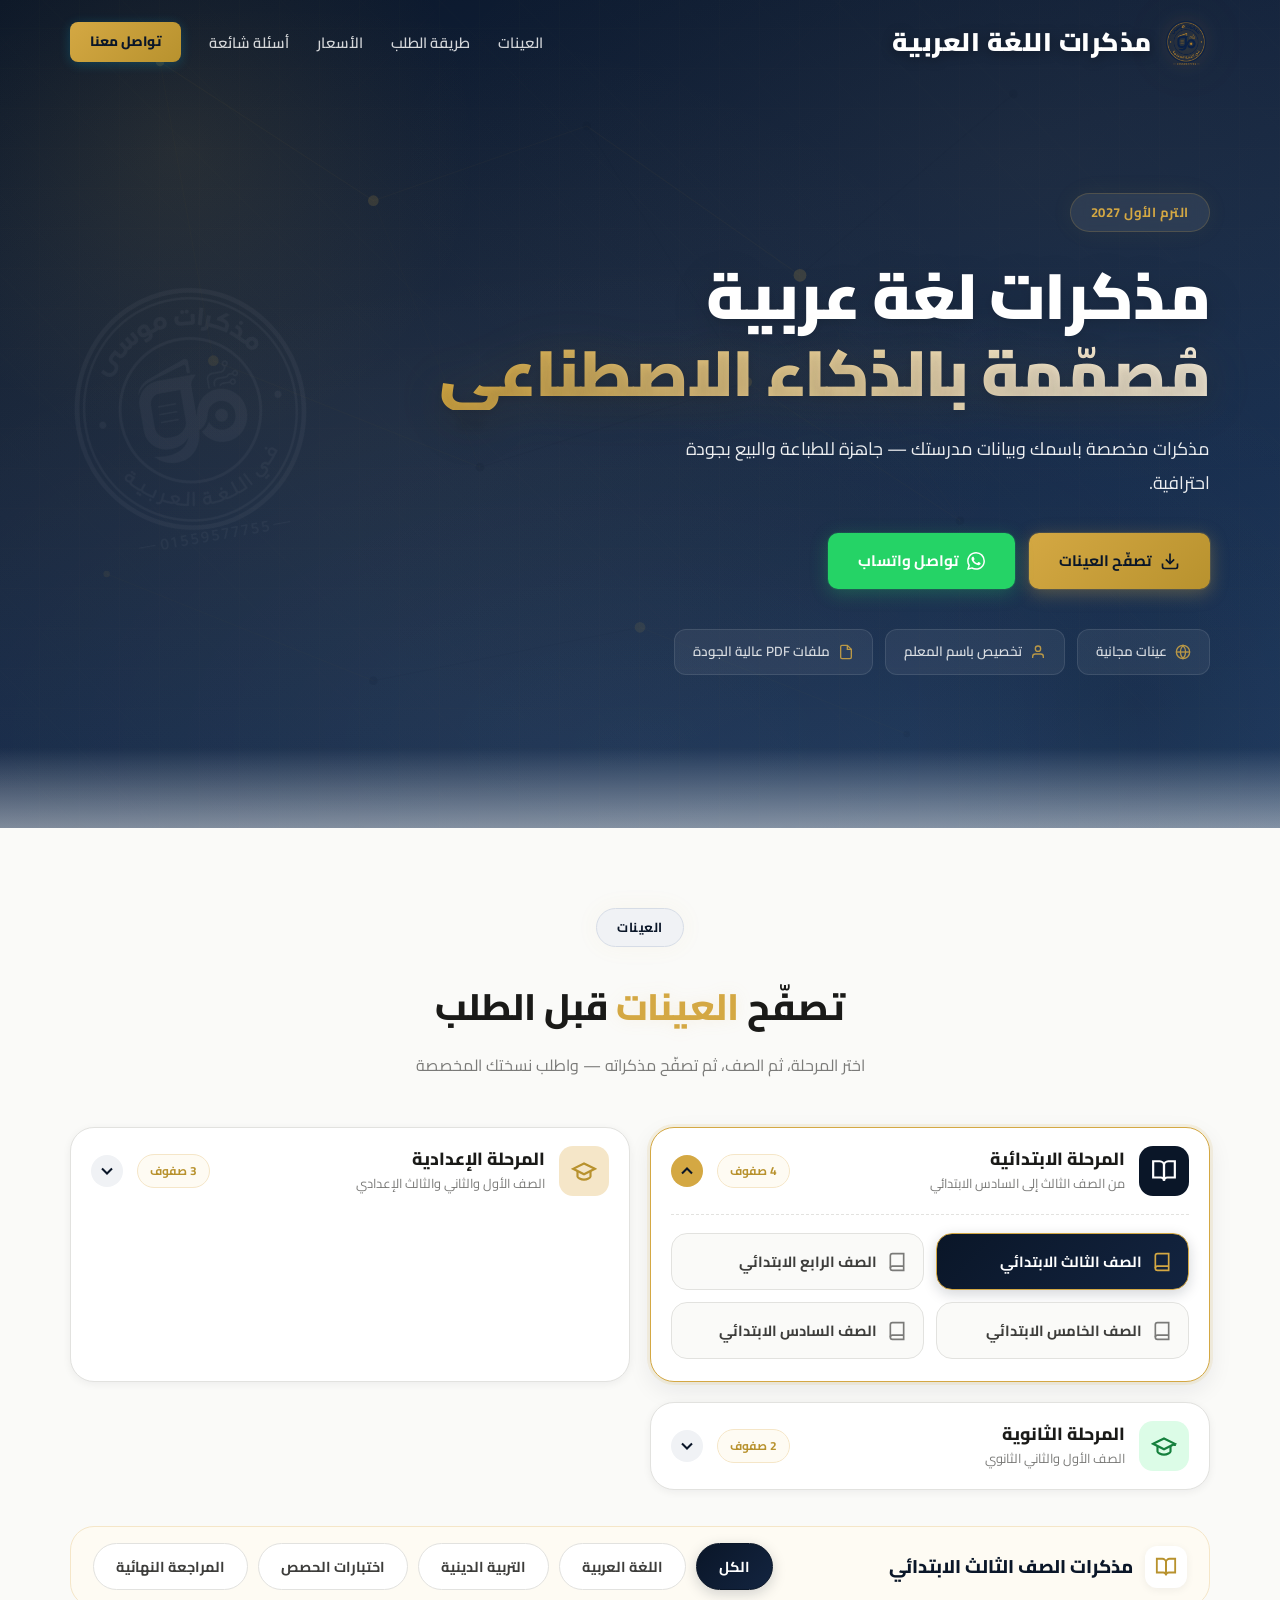
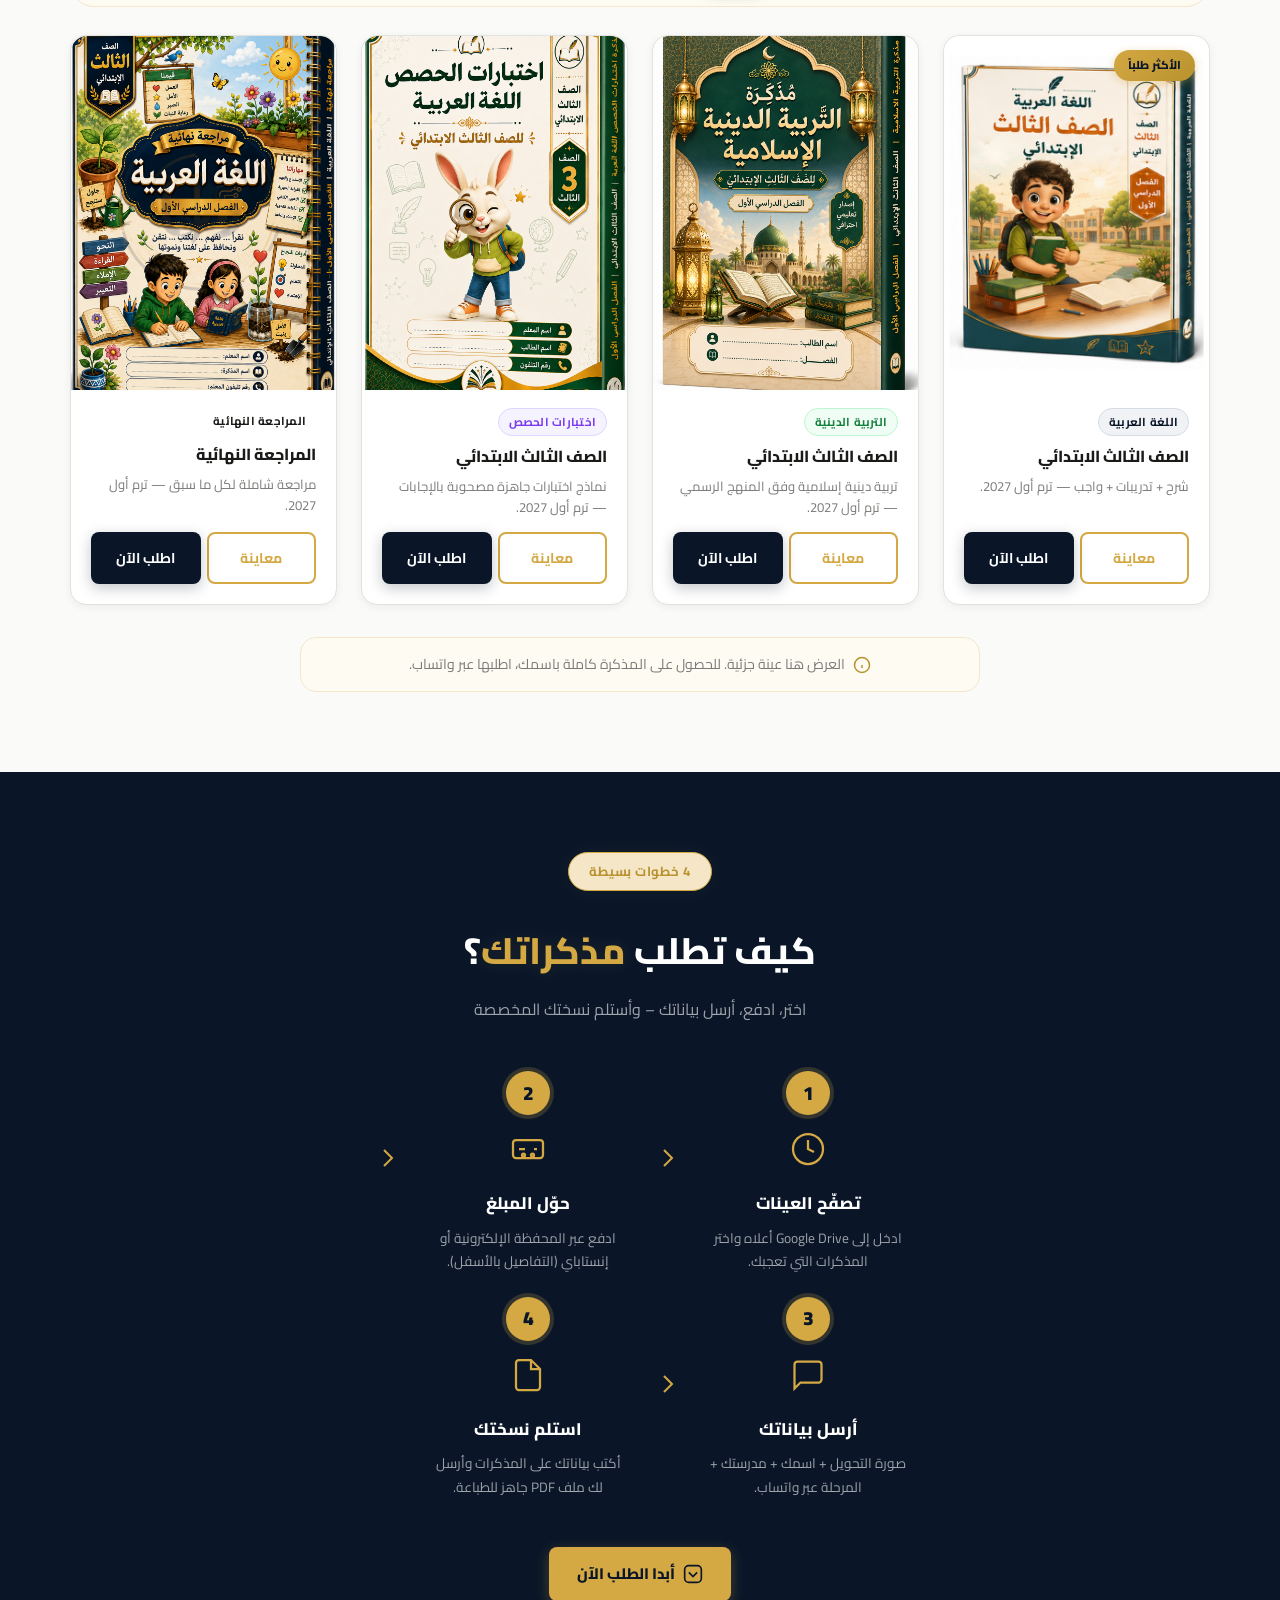
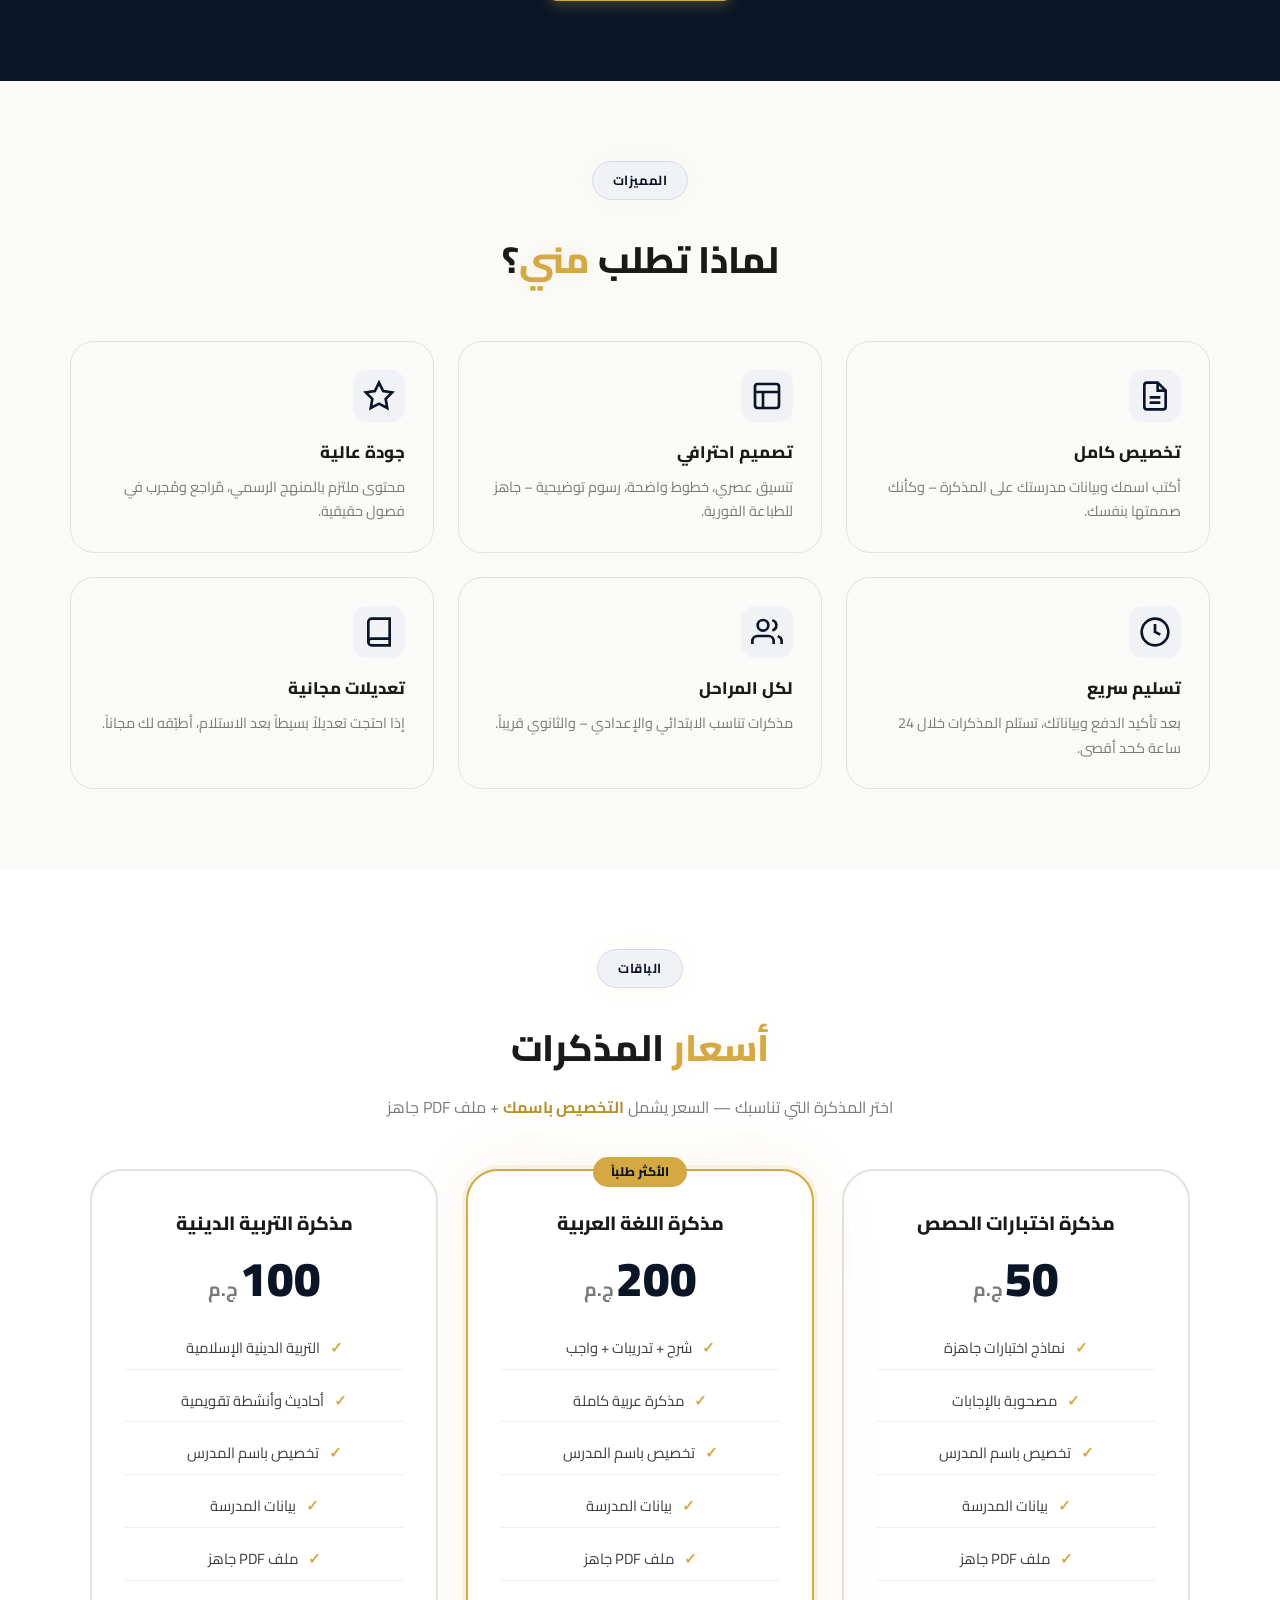
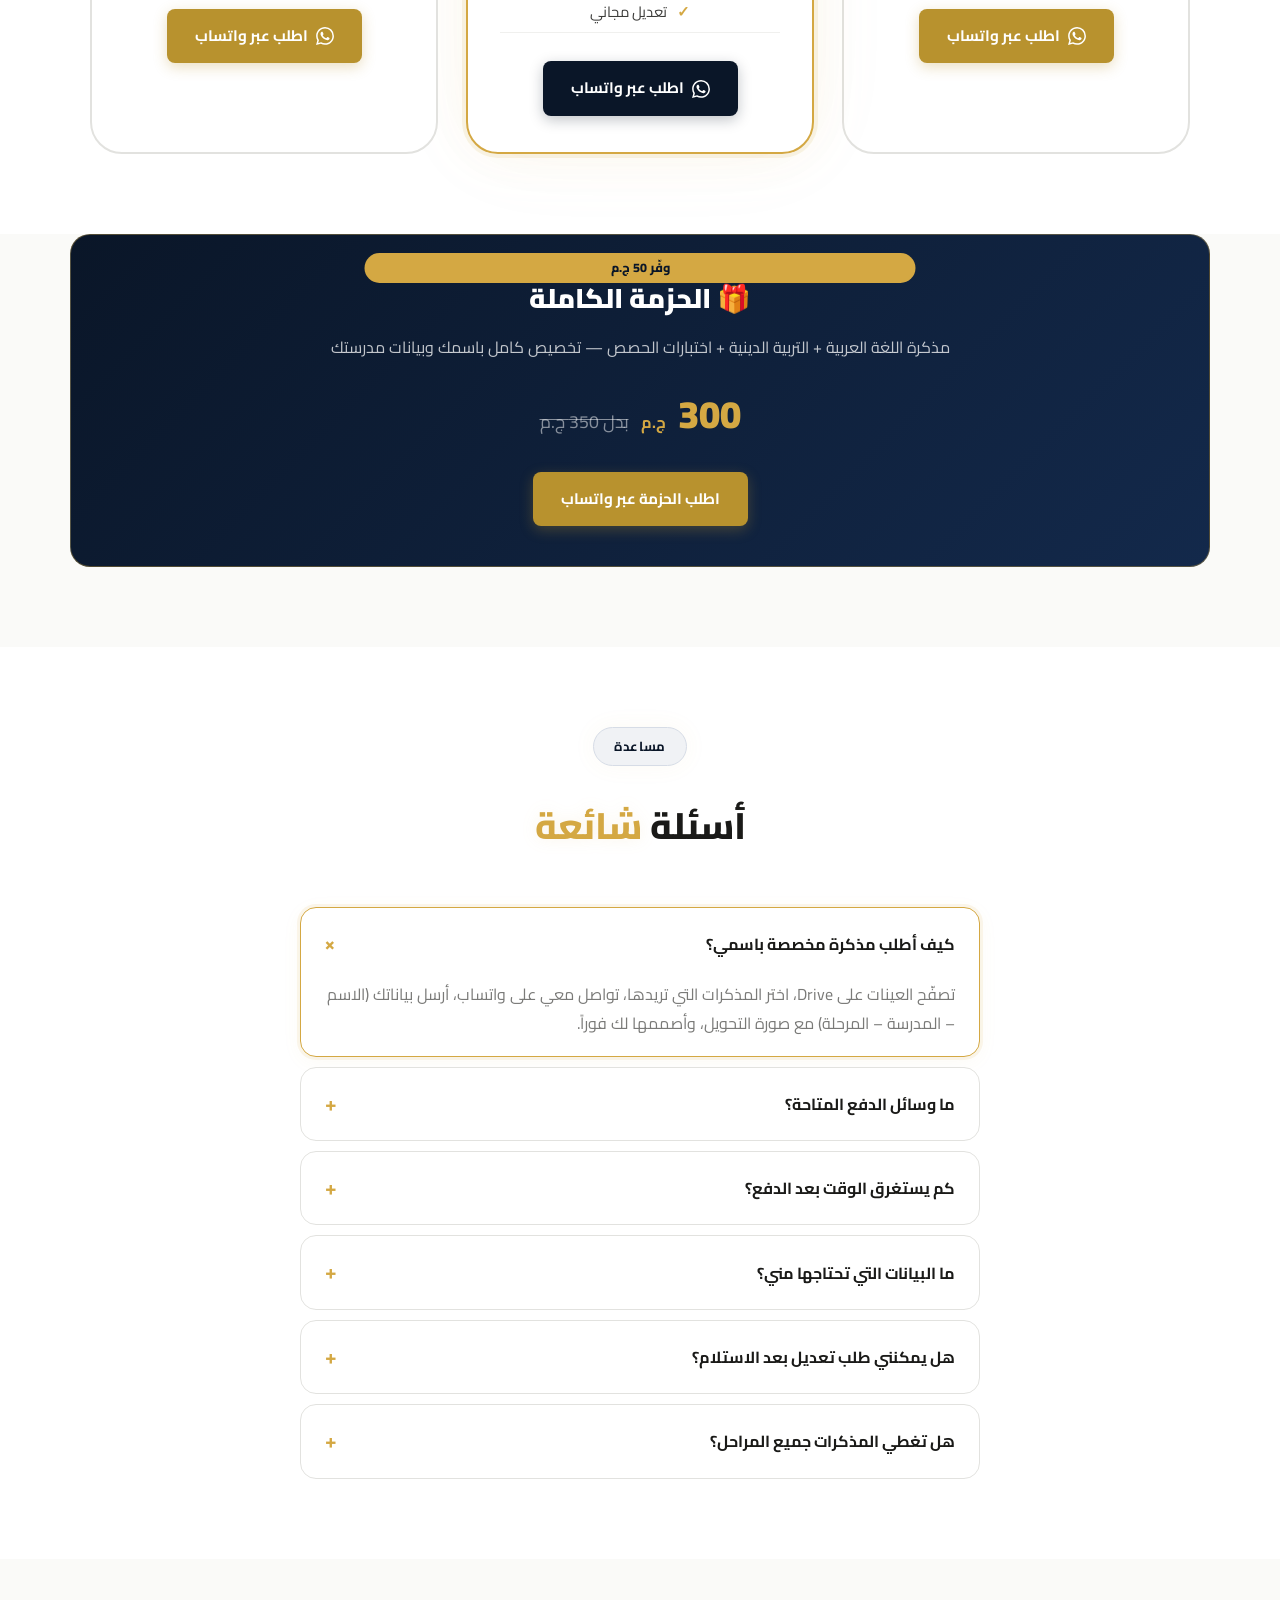
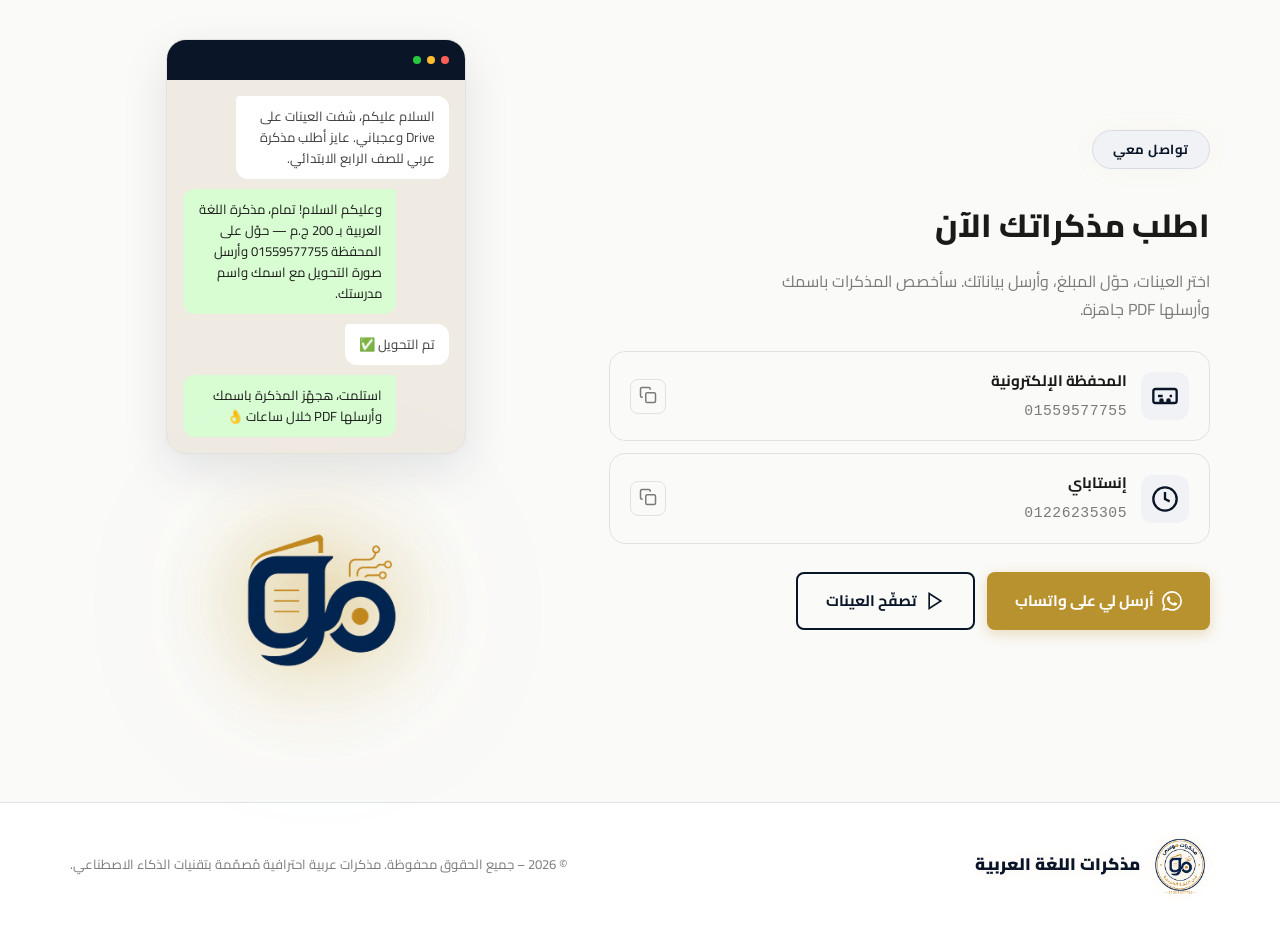
==== commit ca4ac3e2: "Conversion + SEO boost: prefilled WhatsApp messages, bundle offer, hidden testimonials section, FAQ " ====
--- a/index.html
+++ b/index.html
@@ -10,7 +10,14 @@
   <meta property="og:title" content="مذكرات اللغة العربية | مُصمّمة بالذكاء الاصطناعي">
   <meta property="og:description" content="أصمّم لك مذكرات عربية كاملة باسمك وبيانات مدرستك، مُعالجة بتقنيات AI — جاهزة للطباعة والبيع.">
   <meta property="og:type" content="website">
-  <meta property="og:image" content="logo/2.png">
+  <meta property="og:image" content="https://y77mousa-lgtm.github.io/My-Website2/logo/2.png">
+  <link rel="canonical" href="https://y77mousa-lgtm.github.io/My-Website2/">
+  <meta property="og:url" content="https://y77mousa-lgtm.github.io/My-Website2/">
+  <script type="application/ld+json">{"@context":"https://schema.org","@type":"FAQPage","mainEntity":[{"@type":"Question","name":"كيف أطلب مذكرة مخصصة باسمي؟","acceptedAnswer":{"@type":"Answer","text":"تصفّح العينات على Drive، اختر المذكرات التي تريدها، تواصل معي على واتساب، أرسل بياناتك (الاسم – المدرسة – المرحلة) مع صورة التحويل، وأصممها لك فوراً."}},{"@type":"Question","name":"ما وسائل الدفع المتاحة؟","acceptedAnswer":{"@type":"Answer","text":"يمكنك الدفع عبر المحفظة الإلكترونية على الرقم 01559577755 أو عبر تطبيق إنستاباي على الرقم 01226235305."}},{"@type":"Question","name":"كم يستغرق الوقت بعد الدفع؟","acceptedAnswer":{"@type":"Answer","text":"بعد استلام صورة التحويل وبياناتك، تستلم المذكرات خلال 24 ساعة كحد أقصى، وفي معظم الحالات أقل من 12 ساعة."}},{"@type":"Question","name":"ما البيانات التي تحتاجها مني؟","acceptedAnswer":{"@type":"Answer","text":"الاسم الرباعي – اسم المدرسة – المديرية التعليمية – المرحلة الدراسية – المادة – رقم الهاتف للتواصل."}},{"@type":"Question","name":"هل يمكنني طلب تعديل بعد الاستلام؟","acceptedAnswer":{"@type":"Answer","text":"نعم، التعديلات البسيطة مجانية، وأحرص على أن تكون راضياً تماماً عن المنتج النهائي."}},{"@type":"Question","name":"هل تغطي المذكرات جميع المراحل؟","acceptedAnswer":{"@type":"Answer","text":"نعم، أغطي المراحل الثلاث: الابتدائي (من الثالث إلى السادس) والإعدادي والثانوي (الأول والثاني الثانوي)."}}]}</script>
+  <!-- Google Analytics (GA4): أنشئ عقاراً في analytics.google.com ثم احذف علامات التعليق واستبدل G-XXXXXXX بمعرّف القياس الخاص بك
+  <script async src="https://www.googletagmanager.com/gtag/js?id=G-XXXXXXX"></script>
+  <script>window.dataLayer=window.dataLayer||[];function gtag(){dataLayer.push(arguments)};gtag('js',new Date());gtag('config','G-XXXXXXX');</script>
+  -->
   <meta property="og:locale" content="ar_EG">
   <link rel="stylesheet" href="styles.css">
   <link rel="preconnect" href="https://fonts.googleapis.com">
@@ -99,7 +106,7 @@
             <svg width="20" height="20" viewBox="0 0 24 24" fill="none" stroke="currentColor" stroke-width="2"><path d="M21 15v4a2 2 0 01-2 2H5a2 2 0 01-2-2v-4"/><polyline points="7 10 12 15 17 10"/><line x1="12" y1="15" x2="12" y2="3"/></svg>
             تصفّح العينات
           </a>
-          <a href="https://wa.me/201559577755" target="_blank" class="btn btn-whatsapp">
+          <a href="https://wa.me/201559577755?text=%D8%A7%D9%84%D8%B3%D9%84%D8%A7%D9%85%20%D8%B9%D9%84%D9%8A%D9%83%D9%85%20%F0%9F%91%8B%20%D8%A3%D8%B1%D8%BA%D8%A8%20%D9%81%D9%8A%20%D8%A7%D9%84%D8%A7%D8%B3%D8%AA%D9%81%D8%B3%D8%A7%D8%B1%20%D8%B9%D9%86%20%D8%A7%D9%84%D9%85%D8%B0%D9%83%D8%B1%D8%A7%D8%AA%20%D8%A7%D9%84%D9%85%D8%AE%D8%B5%D8%B5%D8%A9%20%D8%A8%D8%A7%D8%B3%D9%85%20%D8%A7%D9%84%D9%85%D8%B9%D9%84%D9%85" target="_blank" class="btn btn-whatsapp">
             <svg width="18" height="18" viewBox="0 0 24 24" fill="currentColor"><path d="M17.472 14.382c-.297-.149-1.758-.867-2.03-.967-.273-.099-.471-.148-.67.15-.197.297-.767.966-.94 1.164-.173.199-.347.223-.644.075-.297-.15-1.255-.463-2.39-1.475-.883-.788-1.48-1.761-1.653-2.059-.173-.297-.018-.458.13-.606.134-.133.298-.347.446-.52.149-.174.198-.298.298-.497.099-.198.05-.371-.025-.52-.075-.149-.669-1.612-.916-2.207-.242-.579-.487-.5-.669-.51-.173-.008-.371-.01-.57-.01-.198 0-.52.074-.792.372-.272.297-1.04 1.016-1.04 2.479 0 1.462 1.065 2.875 1.213 3.074.149.198 2.096 3.2 5.077 4.487.709.306 1.262.489 1.694.625.712.227 1.36.195 1.871.118.571-.085 1.758-.719 2.006-1.413.248-.694.248-1.289.173-1.413-.074-.124-.272-.198-.57-.347m-5.421 7.403h-.004a9.87 9.87 0 01-5.031-1.378l-.361-.214-3.741.982.998-3.648-.235-.374a9.86 9.86 0 01-1.51-5.26c.001-5.45 4.436-9.884 9.888-9.884 2.64 0 5.122 1.03 6.988 2.898a9.825 9.825 0 012.893 6.994c-.003 5.45-4.437 9.884-9.885 9.884m8.413-18.297A11.815 11.815 0 0012.05 0C5.495 0 .16 5.335.157 11.892c0 2.096.547 4.142 1.588 5.945L.057 24l6.305-1.654a11.882 11.882 0 005.683 1.448h.005c6.554 0 11.89-5.335 11.893-11.893a11.821 11.821 0 00-3.48-8.413z"/></svg>
             تواصل واتساب
           </a>
@@ -1012,7 +1019,7 @@
         </div>
       </div>
       <div class="steps-cta fade-up">
-        <a href="https://wa.me/201559577755" target="_blank" class="btn btn-gold">
+        <a href="https://wa.me/201559577755?text=%D8%A7%D9%84%D8%B3%D9%84%D8%A7%D9%85%20%D8%B9%D9%84%D9%8A%D9%83%D9%85%20%F0%9F%91%8B%20%D8%A3%D8%B1%D8%BA%D8%A8%20%D9%81%D9%8A%20%D8%A8%D8%AF%D8%A1%20%D8%A7%D9%84%D8%B7%D9%84%D8%A8.%20%D8%A8%D9%8A%D8%A7%D9%86%D8%A7%D8%AA%D9%8A%3A%0A%D8%A7%D9%84%D8%A7%D8%B3%D9%85%20%D8%A7%D9%84%D8%B1%D8%A8%D8%A7%D8%B9%D9%8A%3A%20%0A%D8%A7%D9%84%D9%85%D8%AF%D8%B1%D8%B3%D8%A9%3A%20%0A%D8%A7%D9%84%D9%85%D8%AF%D9%8A%D8%B1%D9%8A%D8%A9%3A%20%0A%D8%A7%D9%84%D9%85%D8%B1%D8%AD%D9%84%D8%A9%20%D9%88%D8%A7%D9%84%D8%B5%D9%81%3A%20%0A%D8%A7%D9%84%D9%85%D8%A7%D8%AF%D8%A9%3A" target="_blank" class="btn btn-gold">
           <svg width="20" height="20" viewBox="0 0 24 24" fill="none" stroke="currentColor" stroke-width="2"><rect x="2" y="2" width="20" height="20" rx="5"/><path d="M7 10l5 5 5-5"/></svg>
           أبدا الطلب الآن
         </a>
@@ -1096,7 +1103,7 @@
             <li>بيانات المدرسة</li>
             <li>ملف PDF جاهز</li>
           </ul>
-          <a href="https://wa.me/201559577755" target="_blank" class="btn btn-gold-dark">
+          <a href="https://wa.me/201559577755?text=%D8%A7%D9%84%D8%B3%D9%84%D8%A7%D9%85%20%D8%B9%D9%84%D9%8A%D9%83%D9%85%20%F0%9F%91%8B%20%D8%A3%D8%B1%D8%BA%D8%A8%20%D9%81%D9%8A%20%D8%B7%D9%84%D8%A8%20%D9%85%D8%B0%D9%83%D8%B1%D8%A9%20%D8%A7%D8%AE%D8%AA%D8%A8%D8%A7%D8%B1%D8%A7%D8%AA%20%D8%A7%D9%84%D8%AD%D8%B5%D8%B5%20(50%20%D8%AC.%D9%85)%20%D9%85%D8%AE%D8%B5%D8%B5%D8%A9%20%D8%A8%D8%A7%D8%B3%D9%85%D9%8A" target="_blank" class="btn btn-gold-dark">
             <svg width="18" height="18" viewBox="0 0 24 24" fill="currentColor"><path d="M17.472 14.382c-.297-.149-1.758-.867-2.03-.967-.273-.099-.471-.148-.67.15-.197.297-.767.966-.94 1.164-.173.199-.347.223-.644.075-.297-.15-1.255-.463-2.39-1.475-.883-.788-1.48-1.761-1.653-2.059-.173-.297-.018-.458.13-.606.134-.133.298-.347.446-.52.149-.174.198-.298.298-.497.099-.198.05-.371-.025-.52-.075-.149-.669-1.612-.916-2.207-.242-.579-.487-.5-.669-.51-.173-.008-.371-.01-.57-.01-.198 0-.52.074-.792.372-.272.297-1.04 1.016-1.04 2.479 0 1.462 1.065 2.875 1.213 3.074.149.198 2.096 3.2 5.077 4.487.709.306 1.262.489 1.694.625.712.227 1.36.195 1.871.118.571-.085 1.758-.719 2.006-1.413.248-.694.248-1.289.173-1.413-.074-.124-.272-.198-.57-.347m-5.421 7.403h-.004a9.87 9.87 0 01-5.031-1.378l-.361-.214-3.741.982.998-3.648-.235-.374a9.86 9.86 0 01-1.51-5.26c.001-5.45 4.436-9.884 9.888-9.884 2.64 0 5.122 1.03 6.988 2.898a9.825 9.825 0 012.893 6.994c-.003 5.45-4.437 9.884-9.885 9.884m8.413-18.297A11.815 11.815 0 0012.05 0C5.495 0 .16 5.335.157 11.892c0 2.096.547 4.142 1.588 5.945L.057 24l6.305-1.654a11.882 11.882 0 005.683 1.448h.005c6.554 0 11.89-5.335 11.893-11.893a11.821 11.821 0 00-3.48-8.413z"/></svg>
             اطلب عبر واتساب
           </a>
@@ -1116,7 +1123,7 @@
             <li>ملف PDF جاهز</li>
             <li>تعديل مجاني</li>
           </ul>
-          <a href="https://wa.me/201559577755" target="_blank" class="btn btn-navy">
+          <a href="https://wa.me/201559577755?text=%D8%A7%D9%84%D8%B3%D9%84%D8%A7%D9%85%20%D8%B9%D9%84%D9%8A%D9%83%D9%85%20%F0%9F%91%8B%20%D8%A3%D8%B1%D8%BA%D8%A8%20%D9%81%D9%8A%20%D8%B7%D9%84%D8%A8%20%D9%85%D8%B0%D9%83%D8%B1%D8%A9%20%D8%A7%D9%84%D9%84%D8%BA%D8%A9%20%D8%A7%D9%84%D8%B9%D8%B1%D8%A8%D9%8A%D8%A9%20(200%20%D8%AC.%D9%85)%20%D9%85%D8%AE%D8%B5%D8%B5%D8%A9%20%D8%A8%D8%A7%D8%B3%D9%85%D9%8A" target="_blank" class="btn btn-navy">
             <svg width="18" height="18" viewBox="0 0 24 24" fill="currentColor"><path d="M17.472 14.382c-.297-.149-1.758-.867-2.03-.967-.273-.099-.471-.148-.67.15-.197.297-.767.966-.94 1.164-.173.199-.347.223-.644.075-.297-.15-1.255-.463-2.39-1.475-.883-.788-1.48-1.761-1.653-2.059-.173-.297-.018-.458.13-.606.134-.133.298-.347.446-.52.149-.174.198-.298.298-.497.099-.198.05-.371-.025-.52-.075-.149-.669-1.612-.916-2.207-.242-.579-.487-.5-.669-.51-.173-.008-.371-.01-.57-.01-.198 0-.52.074-.792.372-.272.297-1.04 1.016-1.04 2.479 0 1.462 1.065 2.875 1.213 3.074.149.198 2.096 3.2 5.077 4.487.709.306 1.262.489 1.694.625.712.227 1.36.195 1.871.118.571-.085 1.758-.719 2.006-1.413.248-.694.248-1.289.173-1.413-.074-.124-.272-.198-.57-.347m-5.421 7.403h-.004a9.87 9.87 0 01-5.031-1.378l-.361-.214-3.741.982.998-3.648-.235-.374a9.86 9.86 0 01-1.51-5.26c.001-5.45 4.436-9.884 9.888-9.884 2.64 0 5.122 1.03 6.988 2.898a9.825 9.825 0 012.893 6.994c-.003 5.45-4.437 9.884-9.885 9.884m8.413-18.297A11.815 11.815 0 0012.05 0C5.495 0 .16 5.335.157 11.892c0 2.096.547 4.142 1.588 5.945L.057 24l6.305-1.654a11.882 11.882 0 005.683 1.448h.005c6.554 0 11.89-5.335 11.893-11.893a11.821 11.821 0 00-3.48-8.413z"/></svg>
             اطلب عبر واتساب
           </a>
@@ -1134,7 +1141,7 @@
             <li>بيانات المدرسة</li>
             <li>ملف PDF جاهز</li>
           </ul>
-          <a href="https://wa.me/201559577755" target="_blank" class="btn btn-gold-dark">
+          <a href="https://wa.me/201559577755?text=%D8%A7%D9%84%D8%B3%D9%84%D8%A7%D9%85%20%D8%B9%D9%84%D9%8A%D9%83%D9%85%20%F0%9F%91%8B%20%D8%A3%D8%B1%D8%BA%D8%A8%20%D9%81%D9%8A%20%D8%B7%D9%84%D8%A8%20%D9%85%D8%B0%D9%83%D8%B1%D8%A9%20%D8%A7%D9%84%D8%AA%D8%B1%D8%A8%D9%8A%D8%A9%20%D8%A7%D9%84%D8%AF%D9%8A%D9%86%D9%8A%D8%A9%20(100%20%D8%AC.%D9%85)%20%D9%85%D8%AE%D8%B5%D8%B5%D8%A9%20%D8%A8%D8%A7%D8%B3%D9%85%D9%8A" target="_blank" class="btn btn-gold-dark">
             <svg width="18" height="18" viewBox="0 0 24 24" fill="currentColor"><path d="M17.472 14.382c-.297-.149-1.758-.867-2.03-.967-.273-.099-.471-.148-.67.15-.197.297-.767.966-.94 1.164-.173.199-.347.223-.644.075-.297-.15-1.255-.463-2.39-1.475-.883-.788-1.48-1.761-1.653-2.059-.173-.297-.018-.458.13-.606.134-.133.298-.347.446-.52.149-.174.198-.298.298-.497.099-.198.05-.371-.025-.52-.075-.149-.669-1.612-.916-2.207-.242-.579-.487-.5-.669-.51-.173-.008-.371-.01-.57-.01-.198 0-.52.074-.792.372-.272.297-1.04 1.016-1.04 2.479 0 1.462 1.065 2.875 1.213 3.074.149.198 2.096 3.2 5.077 4.487.709.306 1.262.489 1.694.625.712.227 1.36.195 1.871.118.571-.085 1.758-.719 2.006-1.413.248-.694.248-1.289.173-1.413-.074-.124-.272-.198-.57-.347m-5.421 7.403h-.004a9.87 9.87 0 01-5.031-1.378l-.361-.214-3.741.982.998-3.648-.235-.374a9.86 9.86 0 01-1.51-5.26c.001-5.45 4.436-9.884 9.888-9.884 2.64 0 5.122 1.03 6.988 2.898a9.825 9.825 0 012.893 6.994c-.003 5.45-4.437 9.884-9.885 9.884m8.413-18.297A11.815 11.815 0 0012.05 0C5.495 0 .16 5.335.157 11.892c0 2.096.547 4.142 1.588 5.945L.057 24l6.305-1.654a11.882 11.882 0 005.683 1.448h.005c6.554 0 11.89-5.335 11.893-11.893a11.821 11.821 0 00-3.48-8.413z"/></svg>
             اطلب عبر واتساب
           </a>
@@ -1144,6 +1151,24 @@
   </section>
 
 
+
+
+  <!-- ===== عرض الحزمة الكاملة ===== -->
+  <section id="bundle" class="section" style="padding-top:0">
+    <div class="container">
+      <div style="background:linear-gradient(135deg,#0A1628 0%,#13294B 100%);border:1px solid rgba(212,168,67,.35);border-radius:20px;padding:40px 24px;text-align:center;position:relative;overflow:hidden">
+        <div class="pricing-badge" style="position:absolute;top:18px;inset-inline-start:18px">وفّر 50 ج.م</div>
+        <h3 style="color:#fff;font-size:1.7rem;font-weight:900;margin:0 0 10px">🎁 الحزمة الكاملة</h3>
+        <p style="color:rgba(255,255,255,.75);margin:0 0 20px">مذكرة اللغة العربية + التربية الدينية + اختبارات الحصص — تخصيص كامل باسمك وبيانات مدرستك</p>
+        <div style="display:flex;align-items:baseline;justify-content:center;gap:12px;margin-bottom:24px;flex-wrap:wrap">
+          <span style="font-size:2.4rem;font-weight:900;color:#D4A843">300</span>
+          <span style="color:#D4A843;font-weight:700">ج.م</span>
+          <span style="color:rgba(255,255,255,.5);text-decoration:line-through;font-size:1.1rem">بدل 350 ج.م</span>
+        </div>
+        <a href="https://wa.me/201559577755?text=%D8%A7%D9%84%D8%B3%D9%84%D8%A7%D9%85%20%D8%B9%D9%84%D9%8A%D9%83%D9%85%20%F0%9F%91%8B%20%D8%A3%D8%B1%D8%BA%D8%A8%20%D9%81%D9%8A%20%D8%B7%D9%84%D8%A8%20%D8%A7%D9%84%D8%AD%D8%B2%D9%85%D8%A9%20%D8%A7%D9%84%D9%83%D8%A7%D9%85%D9%84%D8%A9%20(%D8%B9%D8%B1%D8%A8%D9%8A%20%2B%20%D8%AF%D9%8A%D9%86%20%2B%20%D8%A7%D8%AE%D8%AA%D8%A8%D8%A7%D8%B1%D8%A7%D8%AA%20%E2%80%94%20300%20%D8%AC.%D9%85)%20%D9%85%D8%AE%D8%B5%D8%B5%D8%A9%20%D8%A8%D8%A7%D8%B3%D9%85%D9%8A" target="_blank" class="btn btn-gold-dark">اطلب الحزمة عبر واتساب</a>
+      </div>
+    </div>
+  </section>
 
   <!-- ===== الأسئلة الشائعة ===== -->
   <section id="faq" class="section section-light">
@@ -1175,8 +1200,40 @@
         </details>
         <details class="faq-item">
           <summary>هل تغطي المذكرات جميع المراحل؟</summary>
-          <p>نعم، أغطي الابتدائي والإعدادي حالياً — والثانوي قيد الإعداد. حدد المرحلة عند الطلب.</p>
+          <p>نعم، أغطي المراحل الثلاث: الابتدائي (من الثالث إلى السادس) والإعدادي والثانوي (الأول والثاني الثانوي — البكالوريا). حدد المرحلة عند الطلب.</p>
         </details>
+      </div>
+    </div>
+  </section>
+
+
+  <!-- ===== آراء المعلمين (مخفي حتى إضافة آراء حقيقية) =====
+       ⚠️ مهم: لا تنشر آراء وهمية — الثقة هي رأس مالك.
+       اجمع 3 آراء حقيقية من عملائك (اسم المعلم + المدرسة يكفيان)،
+       استبدل النصوص التالية بها، ثم احذف خاصية hidden من وسم section ليظهر القسم.
+  -->
+  <section id="testimonials" class="section section-light" hidden>
+    <div class="container">
+      <div class="section-header">
+        <span class="badge badge-navy">ثقة المعلمين</span>
+        <h2>ماذا قال <span class="gold-accent">المعلمون</span>؟</h2>
+      </div>
+      <div style="display:grid;grid-template-columns:repeat(auto-fit,minmax(260px,1fr));gap:20px">
+        <div style="background:#fff;border:1px solid #e8ecf3;border-radius:16px;padding:24px">
+          <p style="color:#4a5568;line-height:1.9;margin:0 0 14px">«ضع هنا رأي معلم حقيقي عن جودة المذكرة وسرعة التسليم…»</p>
+          <div style="font-weight:800;color:#0A1628">اسم المعلم</div>
+          <div style="font-size:.9rem;color:#8898aa">مدرسة … — الصف …</div>
+        </div>
+        <div style="background:#fff;border:1px solid #e8ecf3;border-radius:16px;padding:24px">
+          <p style="color:#4a5568;line-height:1.9;margin:0 0 14px">«ضع هنا رأي معلم حقيقي عن جودة التخصيص باسمه…»</p>
+          <div style="font-weight:800;color:#0A1628">اسم المعلم</div>
+          <div style="font-size:.9rem;color:#8898aa">مدرسة … — الصف …</div>
+        </div>
+        <div style="background:#fff;border:1px solid #e8ecf3;border-radius:16px;padding:24px">
+          <p style="color:#4a5568;line-height:1.9;margin:0 0 14px">«ضع هنا رأي معلم حقيقي عن تجربة الطلب عبر واتساب…»</p>
+          <div style="font-weight:800;color:#0A1628">اسم المعلم</div>
+          <div style="font-size:.9rem;color:#8898aa">مدرسة … — الصف …</div>
+        </div>
       </div>
     </div>
   </section>
@@ -1216,7 +1273,7 @@
             </div>
           </div>
           <div class="contact-buttons">
-            <a href="https://wa.me/201559577755" target="_blank" class="btn btn-gold-dark">
+            <a href="https://wa.me/201559577755?text=%D8%A7%D9%84%D8%B3%D9%84%D8%A7%D9%85%20%D8%B9%D9%84%D9%8A%D9%83%D9%85%20%F0%9F%91%8B%20%D8%B4%D8%A7%D9%87%D8%AF%D8%AA%20%D8%A7%D9%84%D8%B9%D9%8A%D9%86%D8%A7%D8%AA%20%D9%88%D8%A3%D8%B1%D8%BA%D8%A8%20%D9%81%D9%8A%20%D8%B7%D9%84%D8%A8%20%D9%85%D8%B0%D9%83%D8%B1%D8%A9%20%D9%85%D8%AE%D8%B5%D8%B5%D8%A9" target="_blank" class="btn btn-gold-dark">
               <svg width="20" height="20" viewBox="0 0 24 24" fill="currentColor"><path d="M17.472 14.382c-.297-.149-1.758-.867-2.03-.967-.273-.099-.471-.148-.67.15-.197.297-.767.966-.94 1.164-.173.199-.347.223-.644.075-.297-.15-1.255-.463-2.39-1.475-.883-.788-1.48-1.761-1.653-2.059-.173-.297-.018-.458.13-.606.134-.133.298-.347.446-.52.149-.174.198-.298.298-.497.099-.198.05-.371-.025-.52-.075-.149-.669-1.612-.916-2.207-.242-.579-.487-.5-.669-.51-.173-.008-.371-.01-.57-.01-.198 0-.52.074-.792.372-.272.297-1.04 1.016-1.04 2.479 0 1.462 1.065 2.875 1.213 3.074.149.198 2.096 3.2 5.077 4.487.709.306 1.262.489 1.694.625.712.227 1.36.195 1.871.118.571-.085 1.758-.719 2.006-1.413.248-.694.248-1.289.173-1.413-.074-.124-.272-.198-.57-.347m-5.421 7.403h-.004a9.87 9.87 0 01-5.031-1.378l-.361-.214-3.741.982.998-3.648-.235-.374a9.86 9.86 0 01-1.51-5.26c.001-5.45 4.436-9.884 9.888-9.884 2.64 0 5.122 1.03 6.988 2.898a9.825 9.825 0 012.893 6.994c-.003 5.45-4.437 9.884-9.885 9.884m8.413-18.297A11.815 11.815 0 0012.05 0C5.495 0 .16 5.335.157 11.892c0 2.096.547 4.142 1.588 5.945L.057 24l6.305-1.654a11.882 11.882 0 005.683 1.448h.005c6.554 0 11.89-5.335 11.893-11.893a11.821 11.821 0 00-3.48-8.413z"/></svg>
               أرسل لي على واتساب
             </a>
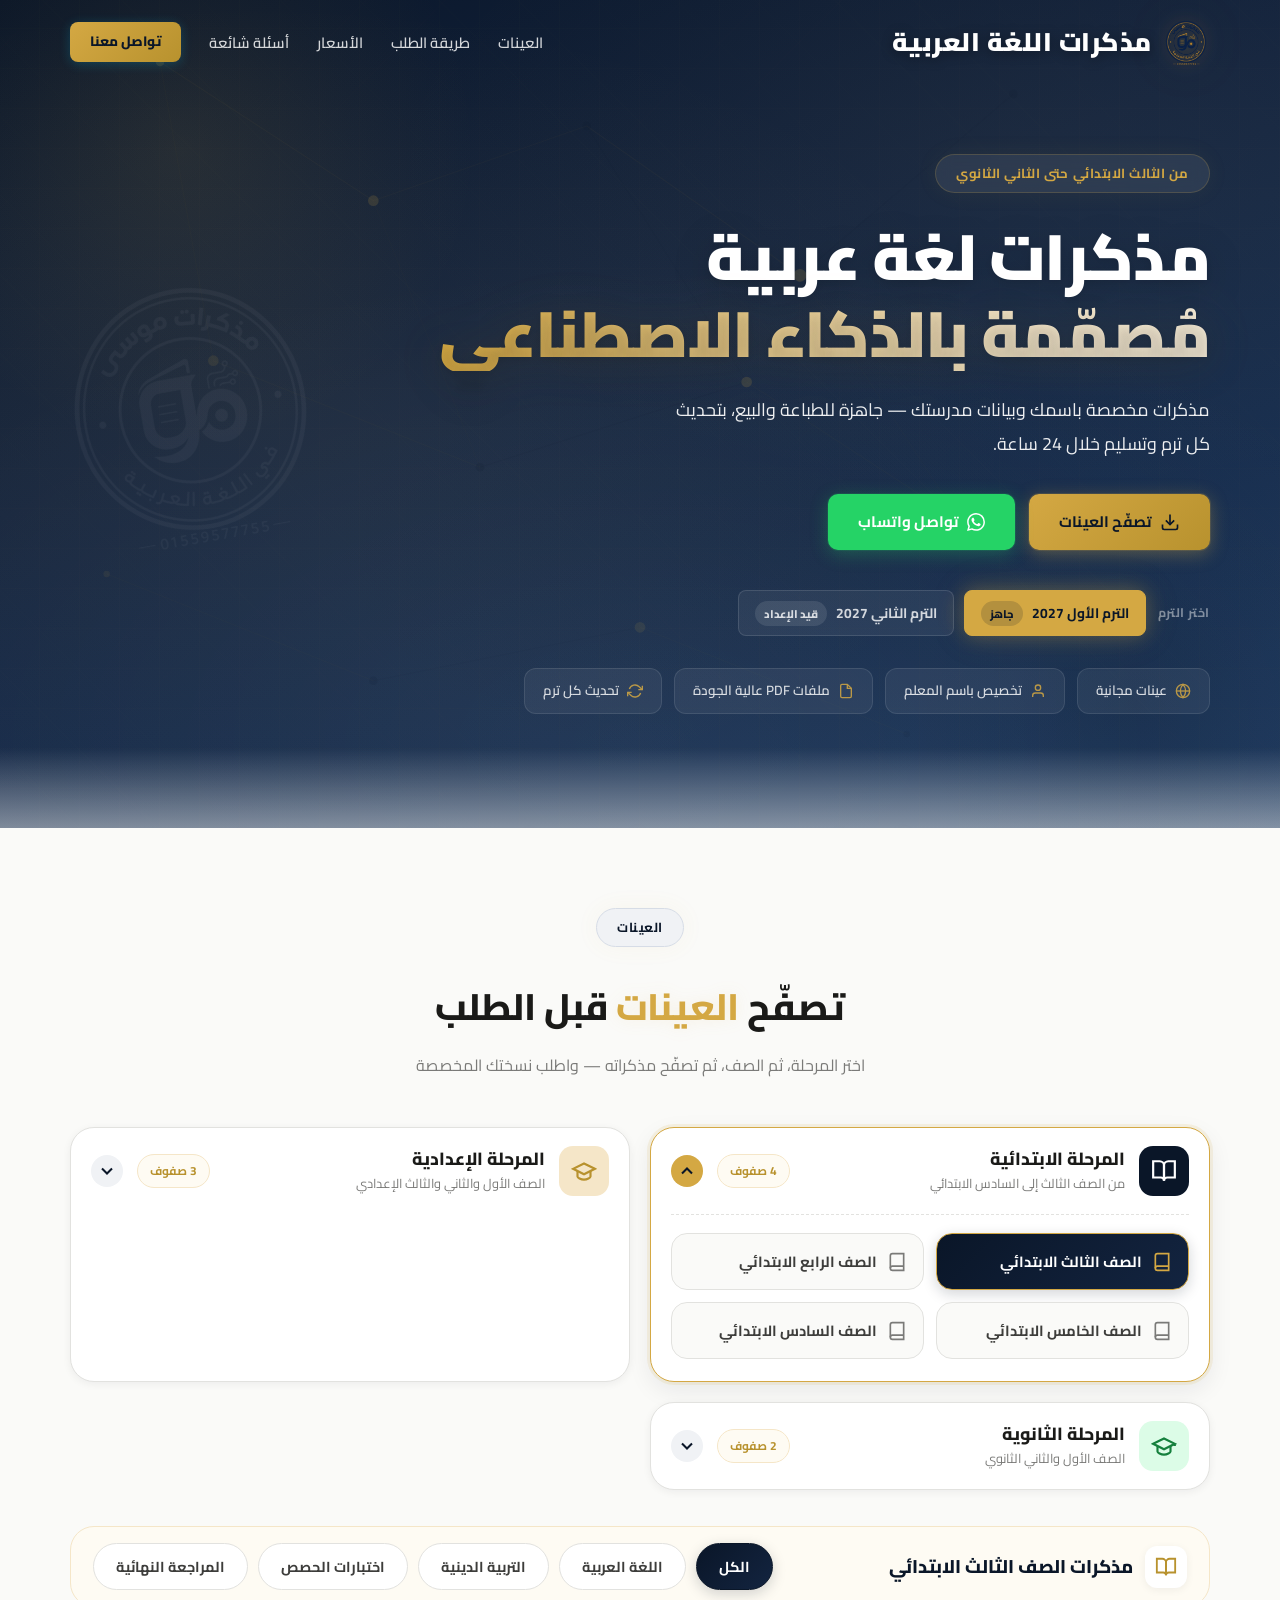
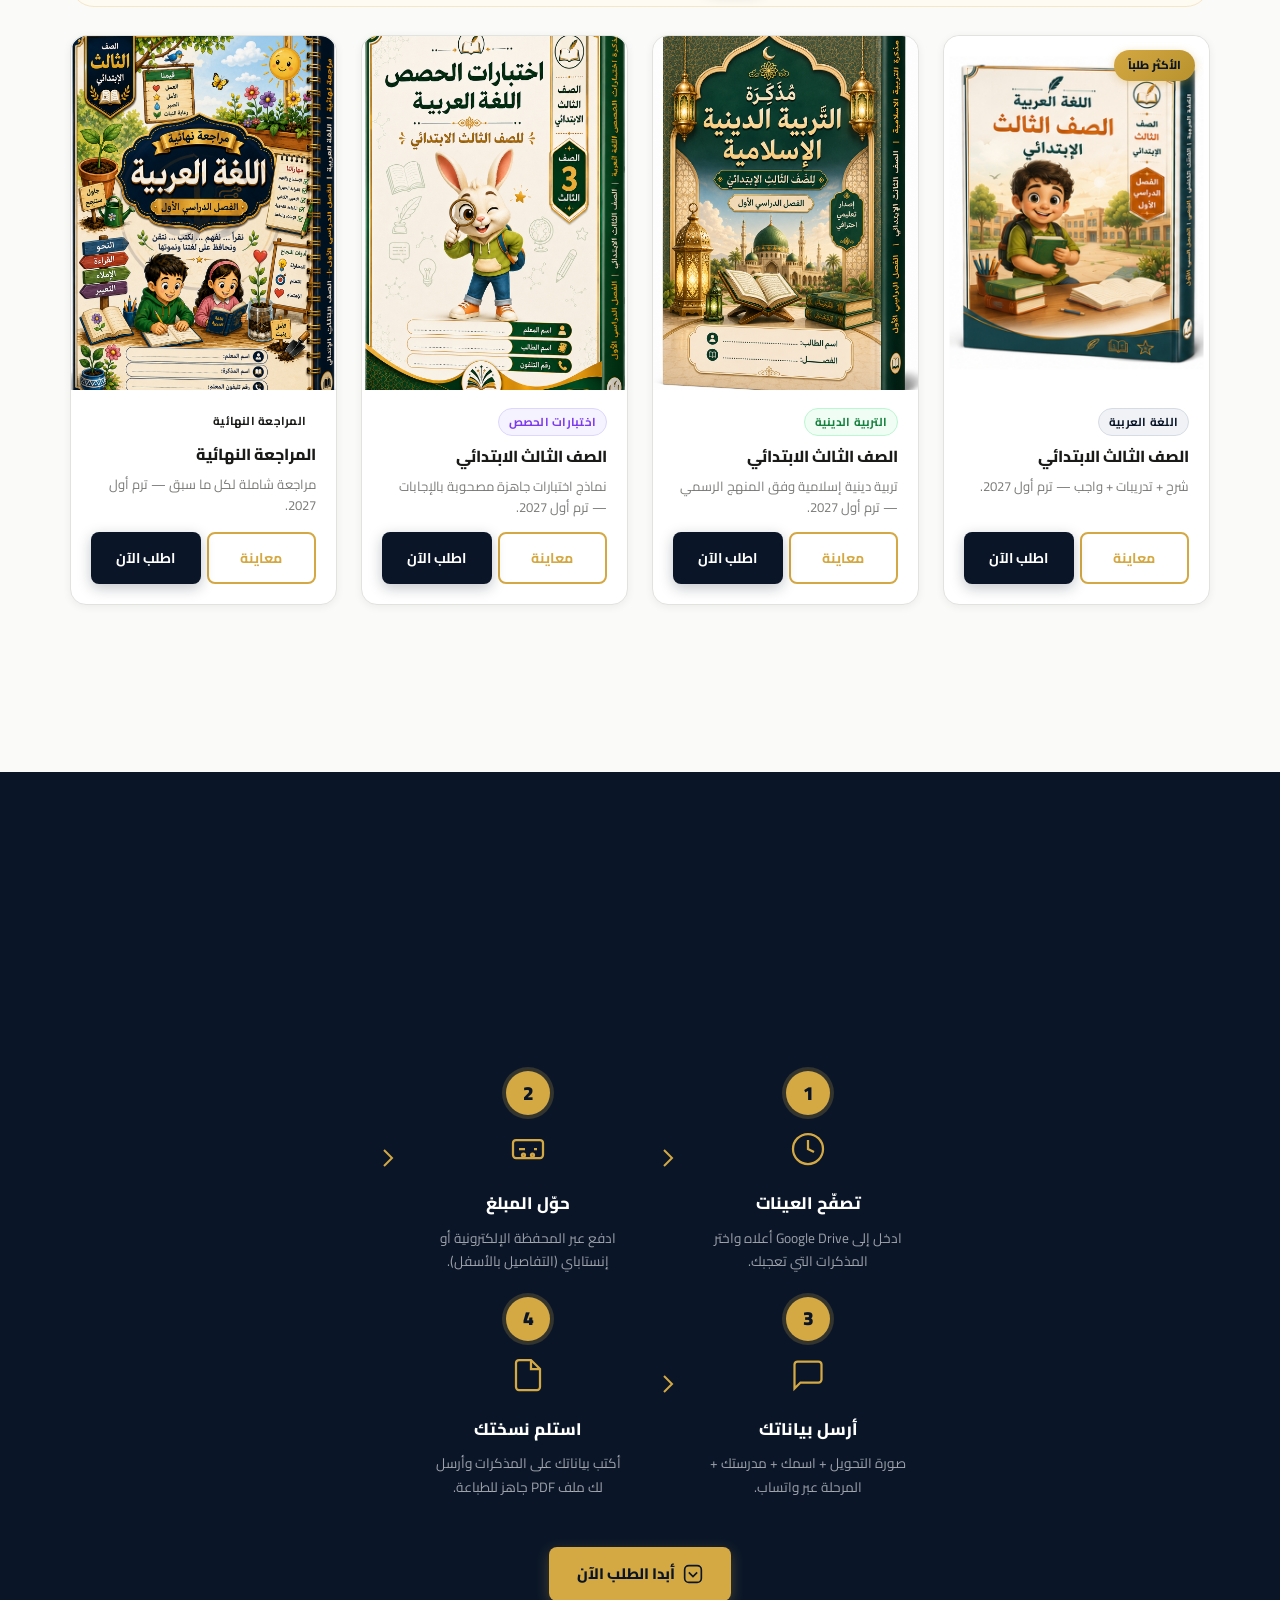
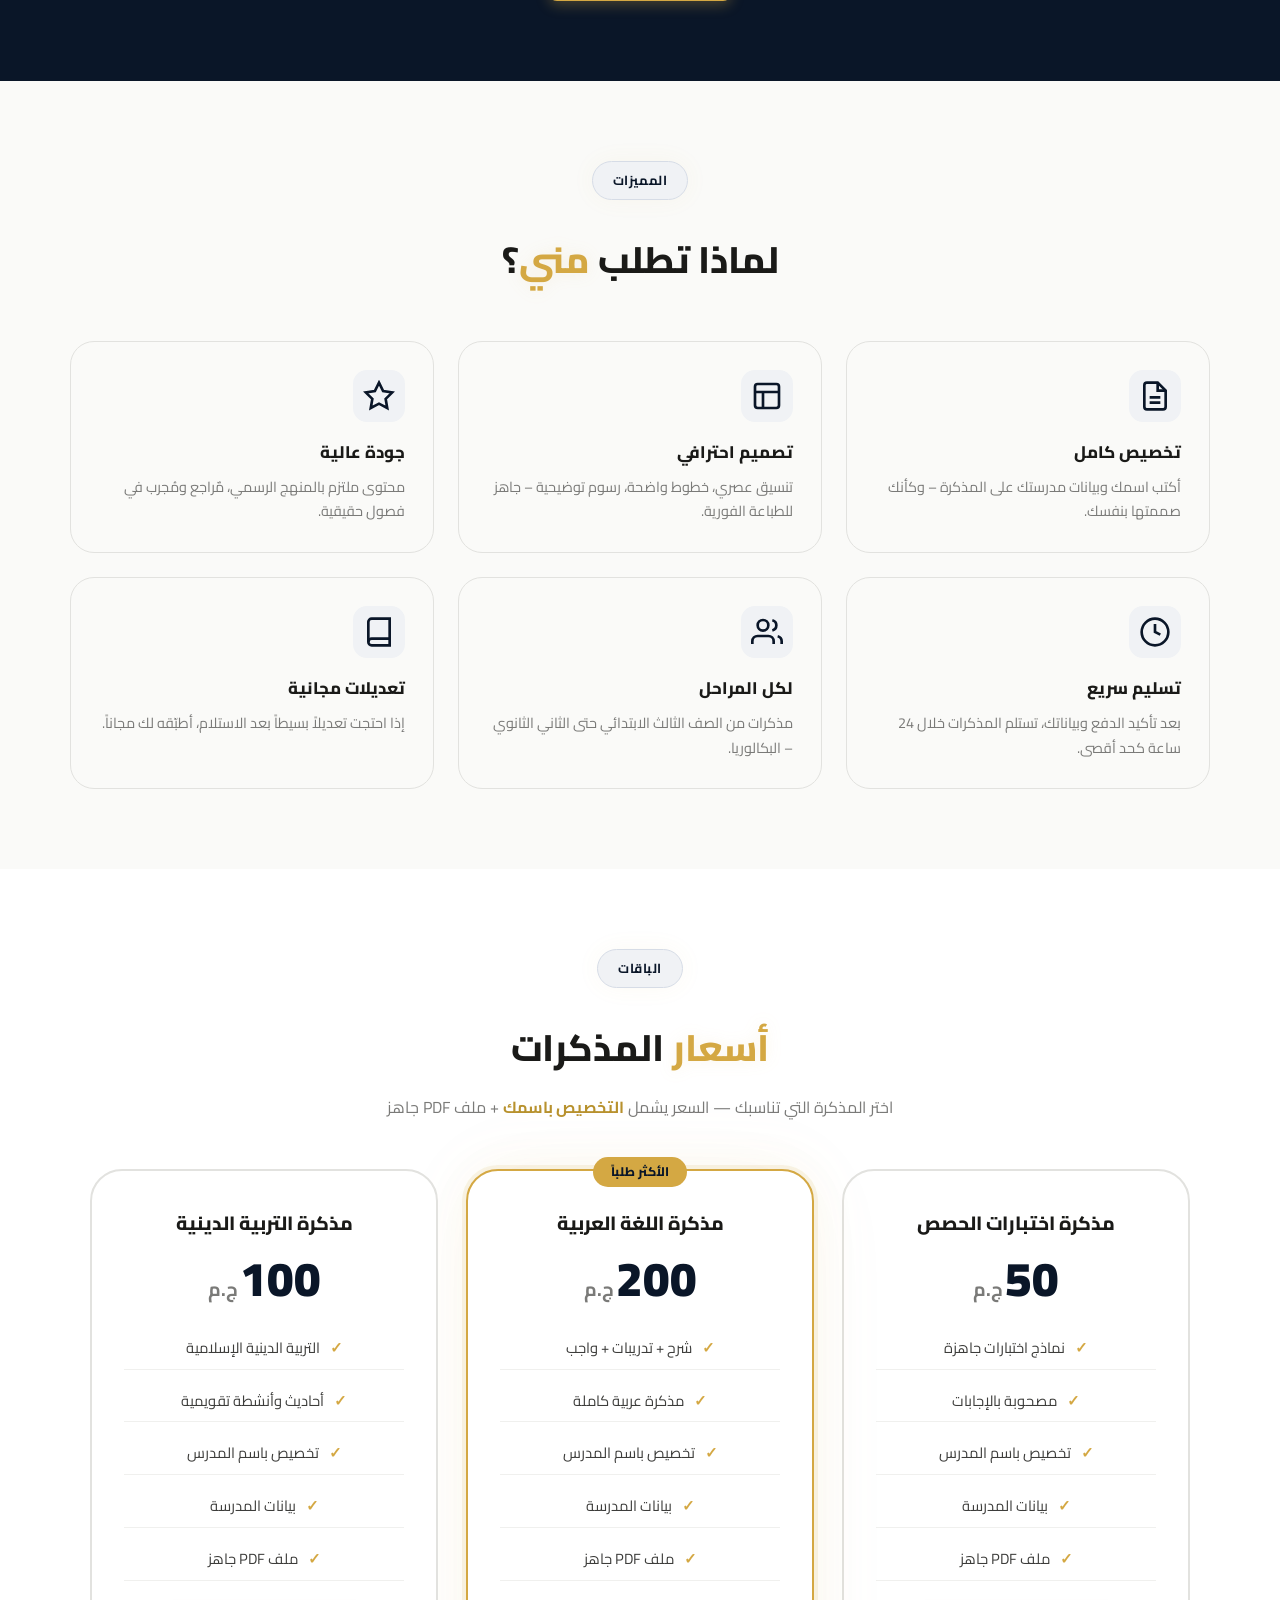
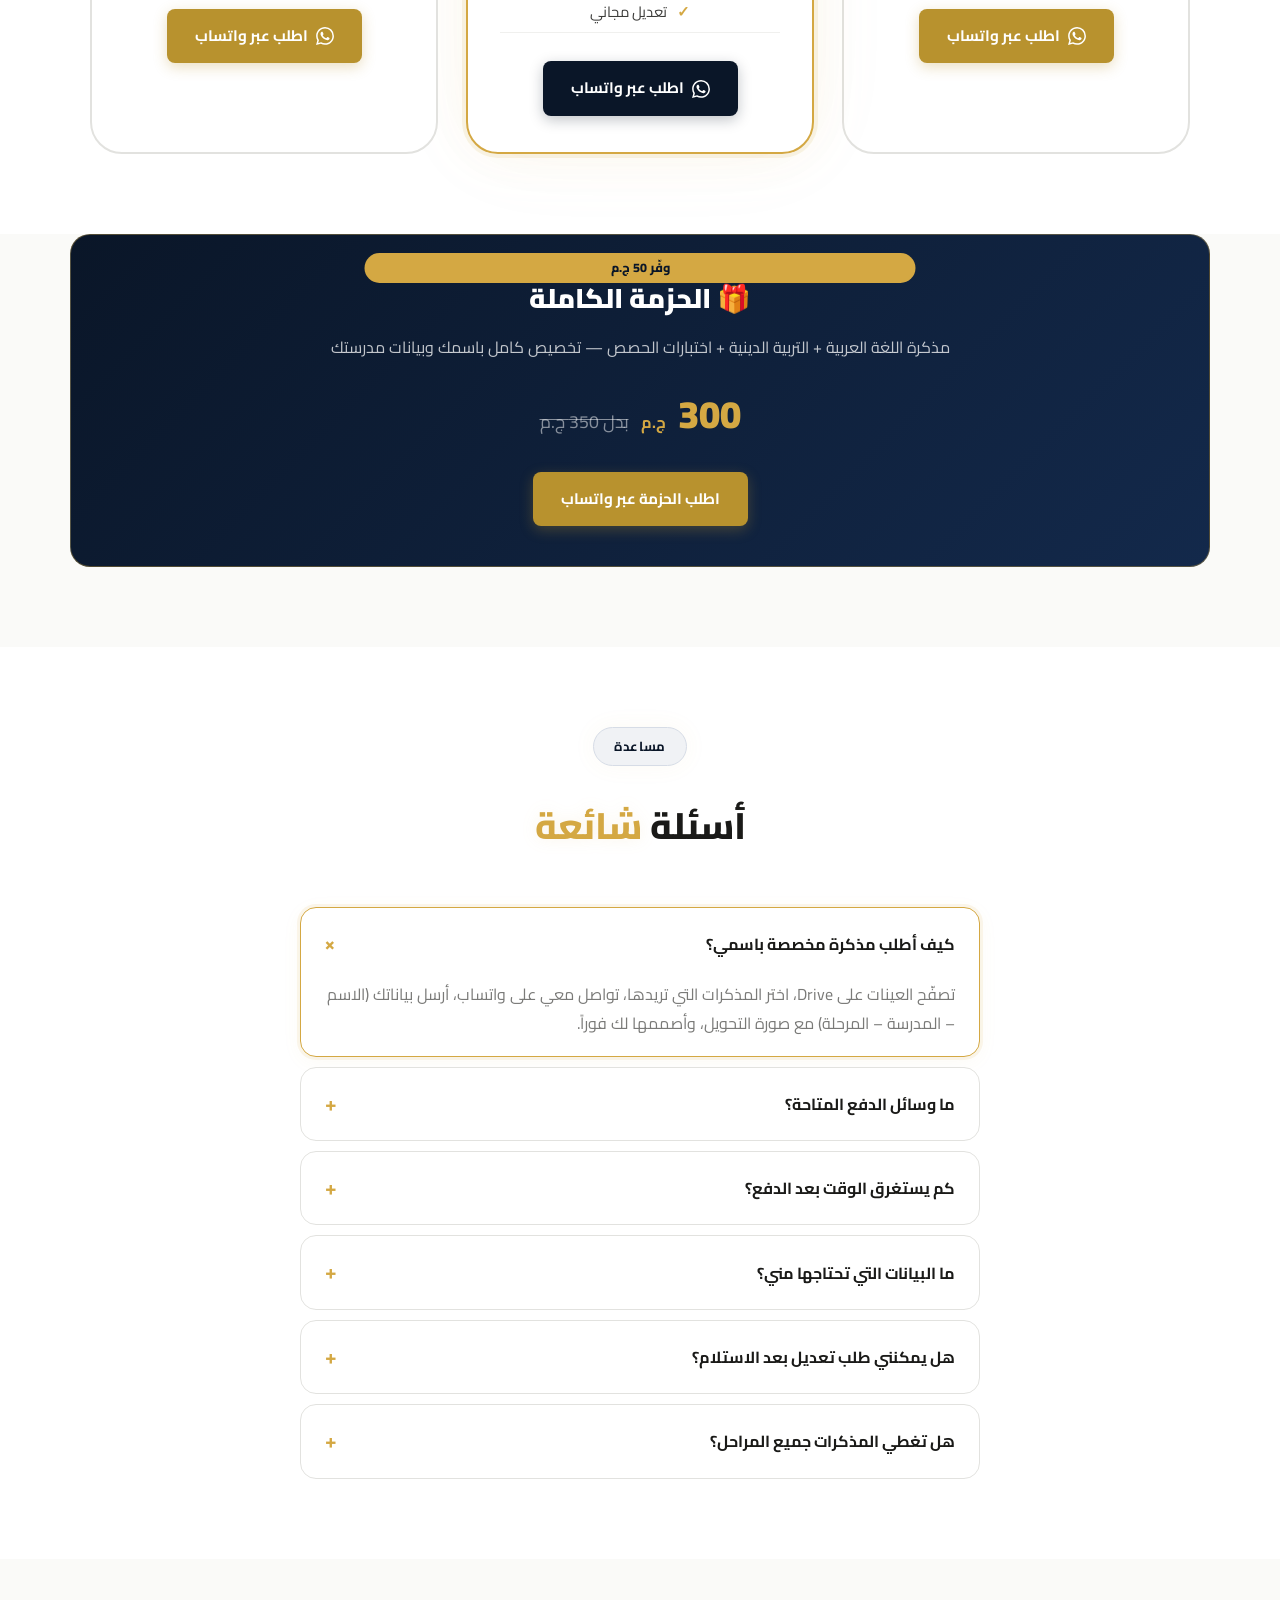
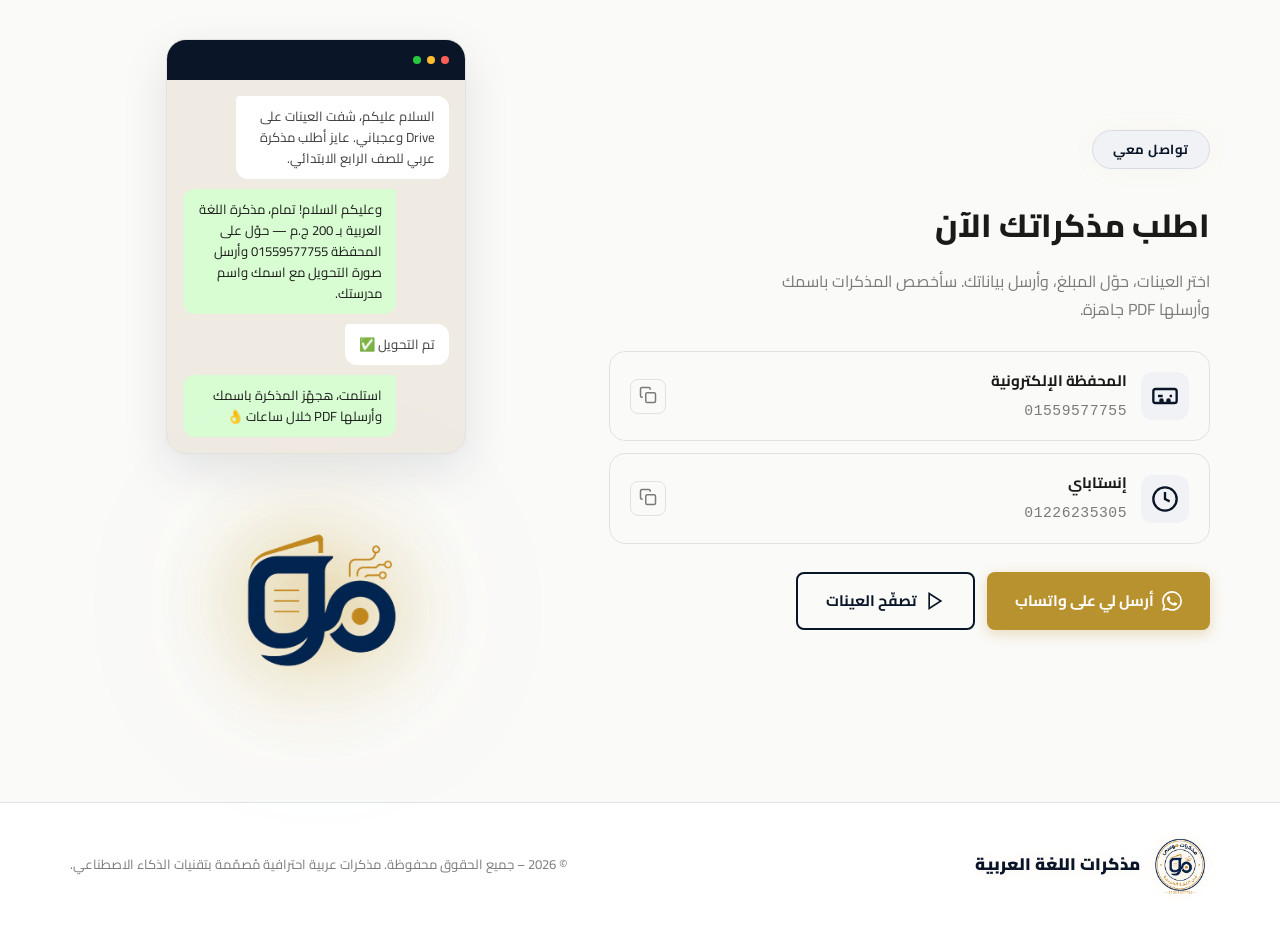
==== commit ce34fbfc: "Term 2 prep: open publish gate locally, 8 Arabic grade cards (3p-6p, 1p-2p, 1s-2s), subject tabs mat" ====
--- a/index.html
+++ b/index.html
@@ -45,6 +45,21 @@
       </button>
     </div>
   </nav>
+
+  <!-- ===== شريط الترم اللاصق — يظهر بعد تجاوز الهيرو ===== -->
+  <div class="term-bar" id="termBar" hidden role="group" aria-label="التبديل بين الترمات">
+    <div class="container term-bar-inner">
+      <span class="term-bar-lead">تصفّح حسب الترم</span>
+      <button type="button" class="term-chip term-chip-sm is-active" data-term="t1" aria-pressed="true">
+        <span class="term-chip-name">الترم الأول</span>
+        <span class="term-chip-state">جاهز</span>
+      </button>
+      <button type="button" class="term-chip term-chip-sm" data-term="t2" aria-pressed="false">
+        <span class="term-chip-name">الترم الثاني</span>
+        <span class="term-chip-state">قيد الإعداد</span>
+      </button>
+    </div>
+  </div>
 
   <!-- ===== الهيرو ===== -->
   <header class="hero">
@@ -98,9 +113,9 @@
     <div class="container">
       <div class="hero-watermark"><img src="logo/logo.png" alt=""></div>
       <div class="hero-content">
-        <span class="badge">الترم الأول 2027</span>
+        <span class="badge">من الثالث الابتدائي حتى الثاني الثانوي</span>
         <h1>مذكرات لغة عربية<br><span class="highlight">مُصمّمة بالذكاء الاصطناعي</span></h1>
-        <p>مذكرات مخصصة باسمك وبيانات مدرستك — جاهزة للطباعة والبيع بجودة احترافية.</p>
+        <p>مذكرات مخصصة باسمك وبيانات مدرستك — جاهزة للطباعة والبيع، بتحديث كل ترم وتسليم خلال 24 ساعة.</p>
         <div class="hero-actions">
           <a href="#samples" class="btn btn-primary">
             <svg width="20" height="20" viewBox="0 0 24 24" fill="none" stroke="currentColor" stroke-width="2"><path d="M21 15v4a2 2 0 01-2 2H5a2 2 0 01-2-2v-4"/><polyline points="7 10 12 15 17 10"/><line x1="12" y1="15" x2="12" y2="3"/></svg>
@@ -111,6 +126,19 @@
             تواصل واتساب
           </a>
         </div>
+        <!-- ===== رقّتا الترم — مصدر التحكّم الوحيد ===== -->
+        <!-- البوابة كلها في ثابت واحد: T2_PUBLISHED داخل الـ JavaScript. -->
+        <div class="term-pick" hidden role="group" aria-label="اختيار الترم الدراسي">
+          <span class="term-pick-label">اختر الترم</span>
+          <button type="button" class="term-chip is-active" data-term="t1" aria-pressed="true">
+            <span class="term-chip-name">الترم الأول 2027</span>
+            <span class="term-chip-state">جاهز</span>
+          </button>
+          <button type="button" class="term-chip" data-term="t2" aria-pressed="false">
+            <span class="term-chip-name">الترم الثاني 2027</span>
+            <span class="term-chip-state">قيد الإعداد</span>
+          </button>
+        </div>
         <div class="hero-capsules">
           <div class="hero-capsule">
             <svg width="16" height="16" viewBox="0 0 24 24" fill="none" stroke="currentColor" stroke-width="2"><circle cx="12" cy="12" r="10"/><path d="M2 12h20"/><path d="M12 2a15.3 15.3 0 014 10 15.3 15.3 0 01-4 10 15.3 15.3 0 01-4-10 15.3 15.3 0 014-10z"/></svg>
@@ -123,6 +151,10 @@
           <div class="hero-capsule">
             <svg width="16" height="16" viewBox="0 0 24 24" fill="none" stroke="currentColor" stroke-width="2"><path d="M14 2H6a2 2 0 00-2 2v16a2 2 0 002 2h12a2 2 0 002-2V8z"/><polyline points="14 2 14 8 20 8"/></svg>
             <span>ملفات PDF عالية الجودة</span>
+          </div>
+          <div class="hero-capsule">
+            <svg width="16" height="16" viewBox="0 0 24 24" fill="none" stroke="currentColor" stroke-width="2"><polyline points="23 4 23 10 17 10"/><polyline points="1 20 1 14 7 14"/><path d="M3.51 9a9 9 0 0114.85-3.36L23 10M1 14l4.64 4.36A9 9 0 0020.49 15"/></svg>
+            <span>تحديث كل ترم</span>
           </div>
         </div>
       </div>
@@ -259,7 +291,7 @@
           <button class="sample-tab" data-category="arabic">اللغة العربية</button>
           <button class="sample-tab" data-category="religion">التربية الدينية</button>
           <button class="sample-tab" data-category="exams">اختبارات الحصص</button>
-          <!-- [تعديل] تبويب جديد "المراجعة النهائية" يعرض بطاقة المراجعة لكل الصفوف. -->
+          <!-- [تعديل] تبويب "المراجعة النهائية" يعرض بطاقة المراجعة للصفوف التي تُقدَّم لها (الابتدائي والإعدادي). -->
           <button class="sample-tab" data-category="review">المراجعة النهائية</button>
         </div>
       </div>
@@ -267,10 +299,17 @@
       <div class="samples-grid fade-up" id="samplesGrid">
 
         <!-- ============================================================ -->
-        <!-- ===== اللغة العربية — 6 صفوف — كاملة ===== -->
+        <!-- نموذج البيانات: كل بطاقة تحمل data-term + data-category + data-stage + data-grade، -->
+        <!-- والمحاور الأربعة تُصفَّى معًا في applyFilters داخل الـ JavaScript. -->
+        <!-- عدم وجود بطاقة = المادة غير مقدَّمة لهذا المرحلة. -->
+        <!-- بطاقة بـ class="coming-soon" = المادة مقدَّمة لكن لم تُنشر بعد. -->
         <!-- ============================================================ -->
 
-        <article class="sample-cover-card" data-category="arabic" data-stage="primary" data-grade="prim3">
+        <!-- ============================================================ -->
+        <!-- ===== اللغة العربية (ترم أول) — 9 صفوف: 8 متاحة + 3ع قريبًا ===== -->
+        <!-- ============================================================ -->
+
+        <article class="sample-cover-card" data-term="t1" data-category="arabic" data-stage="primary" data-grade="prim3">
           <div class="cover-wrapper">
             <img src="covers/Arabic/prim3.png" alt="غلاف مذكرة اللغة العربية - الصف الثالث الابتدائي" class="cover-img" loading="lazy">
             <span class="cover-tag">الأكثر طلباً</span>
@@ -292,7 +331,7 @@
           </div>
         </article>
 
-        <article class="sample-cover-card" data-category="arabic" data-stage="primary" data-grade="prim4">
+        <article class="sample-cover-card" data-term="t1" data-category="arabic" data-stage="primary" data-grade="prim4">
           <div class="cover-wrapper">
             <img src="covers/Arabic/prim4.png" alt="غلاف مذكرة اللغة العربية - الصف الرابع الابتدائي" class="cover-img" loading="lazy">
             <div class="cover-overlay">
@@ -313,7 +352,7 @@
           </div>
         </article>
 
-        <article class="sample-cover-card" data-category="arabic" data-stage="primary" data-grade="prim5">
+        <article class="sample-cover-card" data-term="t1" data-category="arabic" data-stage="primary" data-grade="prim5">
           <div class="cover-wrapper">
             <img src="covers/Arabic/prim5.png" alt="غلاف مذكرة اللغة العربية - الصف الخامس الابتدائي" class="cover-img" loading="lazy">
             <div class="cover-overlay">
@@ -334,7 +373,7 @@
           </div>
         </article>
 
-        <article class="sample-cover-card" data-category="arabic" data-stage="primary" data-grade="prim6">
+        <article class="sample-cover-card" data-term="t1" data-category="arabic" data-stage="primary" data-grade="prim6">
           <div class="cover-wrapper">
             <img src="covers/Arabic/prim6.png" alt="غلاف مذكرة اللغة العربية - الصف السادس الابتدائي" class="cover-img" loading="lazy">
             <div class="cover-overlay">
@@ -355,7 +394,7 @@
           </div>
         </article>
 
-        <article class="sample-cover-card" data-category="arabic" data-stage="prep" data-grade="prep1">
+        <article class="sample-cover-card" data-term="t1" data-category="arabic" data-stage="prep" data-grade="prep1">
           <div class="cover-wrapper">
             <img src="covers/Arabic/prep1.png" alt="غلاف مذكرة اللغة العربية - الصف الأول الإعدادي" class="cover-img" loading="lazy">
             <span class="cover-tag">جديد</span>
@@ -377,7 +416,7 @@
           </div>
         </article>
 
-        <article class="sample-cover-card" data-category="arabic" data-stage="prep" data-grade="prep2">
+        <article class="sample-cover-card" data-term="t1" data-category="arabic" data-stage="prep" data-grade="prep2">
           <div class="cover-wrapper">
             <img src="covers/Arabic/prep2.png" alt="غلاف مذكرة اللغة العربية - الصف الثاني الإعدادي" class="cover-img" loading="lazy">
             <div class="cover-overlay">
@@ -399,10 +438,10 @@
         </article>
 
         <!-- ============================================================ -->
-        <!-- ===== التربية الدينية — 2 متاح + 4 قريباً ===== -->
+        <!-- ===== التربية الدينية (ترم أول) — 7 صفوف: 6 متاحة + 3ع قريبًا — غير مقدَّمة للثانوي ===== -->
         <!-- ============================================================ -->
 
-        <article class="sample-cover-card" data-category="religion" data-stage="primary" data-grade="prim3">
+        <article class="sample-cover-card" data-term="t1" data-category="religion" data-stage="primary" data-grade="prim3">
           <div class="cover-wrapper">
             <img src="covers/Religion/prim3.png" alt="غلاف مذكرة التربية الدينية - الصف الثالث الابتدائي" class="cover-img" loading="lazy">
             <div class="cover-overlay">
@@ -423,7 +462,7 @@
           </div>
         </article>
 
-        <article class="sample-cover-card" data-category="religion" data-stage="primary" data-grade="prim4">
+        <article class="sample-cover-card" data-term="t1" data-category="religion" data-stage="primary" data-grade="prim4">
           <div class="cover-wrapper">
             <img src="covers/Religion/prim4.png" alt="غلاف مذكرة التربية الدينية - الصف الرابع الابتدائي" class="cover-img" loading="lazy">
             <div class="cover-overlay">
@@ -444,7 +483,7 @@
           </div>
         </article>
 
-        <article class="sample-cover-card" data-category="religion" data-stage="primary" data-grade="prim5">
+        <article class="sample-cover-card" data-term="t1" data-category="religion" data-stage="primary" data-grade="prim5">
           <div class="cover-wrapper">
             <img src="covers/Religion/prim5.png" alt="غلاف مذكرة التربية الدينية - الصف الخامس الابتدائي" class="cover-img" loading="lazy">
             <div class="cover-overlay">
@@ -465,7 +504,7 @@
           </div>
         </article>
 
-        <article class="sample-cover-card" data-category="religion" data-stage="primary" data-grade="prim6">
+        <article class="sample-cover-card" data-term="t1" data-category="religion" data-stage="primary" data-grade="prim6">
           <div class="cover-wrapper">
             <img src="covers/Religion/prim6.png" alt="غلاف مذكرة التربية الدينية - الصف السادس الابتدائي" class="cover-img" loading="lazy">
             <div class="cover-overlay">
@@ -486,7 +525,7 @@
           </div>
         </article>
 
-        <article class="sample-cover-card" data-category="religion" data-stage="prep" data-grade="prep1">
+        <article class="sample-cover-card" data-term="t1" data-category="religion" data-stage="prep" data-grade="prep1">
           <div class="cover-wrapper">
             <img src="covers/Religion/prep1.png" alt="غلاف مذكرة التربية الدينية - الصف الأول الإعدادي" class="cover-img" loading="lazy">
             <div class="cover-overlay">
@@ -507,7 +546,7 @@
           </div>
         </article>
 
-        <article class="sample-cover-card" data-category="religion" data-stage="prep" data-grade="prep2">
+        <article class="sample-cover-card" data-term="t1" data-category="religion" data-stage="prep" data-grade="prep2">
           <div class="cover-wrapper">
             <img src="covers/Religion/prep2.png" alt="غلاف مذكرة التربية الدينية - الصف الثاني الإعدادي" class="cover-img" loading="lazy">
             <div class="cover-overlay">
@@ -529,10 +568,10 @@
         </article>
 
         <!-- ============================================================ -->
-        <!-- ===== اختبارات الحصص — 2 متاح + 4 قريباً ===== -->
+        <!-- ===== اختبارات الحصص (ترم أول) — 8 صفوف متاحة — لا تُقدَّم للثاني الثانوي ===== -->
         <!-- ============================================================ -->
 
-        <article class="sample-cover-card" data-category="exams" data-stage="primary" data-grade="prim3">
+        <article class="sample-cover-card" data-term="t1" data-category="exams" data-stage="primary" data-grade="prim3">
           <div class="cover-wrapper">
             <img src="covers/Tests/prim3.png" alt="غلاف اختبارات الحصص - الصف الثالث الابتدائي" class="cover-img" loading="lazy">
             <div class="cover-overlay">
@@ -553,7 +592,7 @@
           </div>
         </article>
 
-        <article class="sample-cover-card" data-category="exams" data-stage="primary" data-grade="prim4">
+        <article class="sample-cover-card" data-term="t1" data-category="exams" data-stage="primary" data-grade="prim4">
           <div class="cover-wrapper">
             <img src="covers/Tests/prim4.png" alt="غلاف اختبارات الحصص - الصف الرابع الابتدائي" class="cover-img" loading="lazy">
             <div class="cover-overlay">
@@ -574,7 +613,7 @@
           </div>
         </article>
 
-        <article class="sample-cover-card" data-category="exams" data-stage="primary" data-grade="prim5">
+        <article class="sample-cover-card" data-term="t1" data-category="exams" data-stage="primary" data-grade="prim5">
           <div class="cover-wrapper">
             <img src="covers/Tests/prim5.png" alt="غلاف اختبارات الحصص - الصف الخامس الابتدائي" class="cover-img" loading="lazy">
             <div class="cover-overlay">
@@ -595,7 +634,7 @@
           </div>
         </article>
 
-        <article class="sample-cover-card" data-category="exams" data-stage="primary" data-grade="prim6">
+        <article class="sample-cover-card" data-term="t1" data-category="exams" data-stage="primary" data-grade="prim6">
           <div class="cover-wrapper">
             <img src="covers/Tests/prim6.png" alt="غلاف اختبارات الحصص - الصف السادس الابتدائي" class="cover-img" loading="lazy">
             <div class="cover-overlay">
@@ -616,7 +655,7 @@
           </div>
         </article>
 
-        <article class="sample-cover-card" data-category="exams" data-stage="prep" data-grade="prep1">
+        <article class="sample-cover-card" data-term="t1" data-category="exams" data-stage="prep" data-grade="prep1">
           <div class="cover-wrapper">
             <img src="covers/Tests/prp1.png" alt="غلاف اختبارات الحصص - الصف الأول الإعدادي" class="cover-img" loading="lazy">
             <div class="cover-overlay">
@@ -637,7 +676,7 @@
           </div>
         </article>
 
-        <article class="sample-cover-card" data-category="exams" data-stage="prep" data-grade="prep2">
+        <article class="sample-cover-card" data-term="t1" data-category="exams" data-stage="prep" data-grade="prep2">
           <div class="cover-wrapper">
             <img src="covers/Tests/prp2.png" alt="غلاف اختبارات الحصص - الصف الثاني الإعدادي" class="cover-img" loading="lazy">
             <div class="cover-overlay">
@@ -658,7 +697,7 @@
           </div>
         </article>
 
-        <article class="sample-cover-card" data-category="exams" data-stage="prep" data-grade="prep3">
+        <article class="sample-cover-card" data-term="t1" data-category="exams" data-stage="prep" data-grade="prep3">
           <div class="cover-wrapper">
             <img src="covers/Tests/prep3.png" alt="غلاف اختبارات الحصص - الصف الثالث الإعدادي" class="cover-img" loading="lazy">
             <div class="cover-overlay">
@@ -680,14 +719,14 @@
         </article>
 
       <!-- ============================================================ -->
-      <!-- ===== المراجعة النهائية — 7 صفوف — جميعًا (قريبًا) ===== -->
-      <!-- تمت إضافة هذا القسم ليظهر داخل كل صف دراسي بنفس تصميم بطاقات المذكرات. -->
-      <!-- كل بطاقة تستخدم نفس كلاسات "قريبًا" الموجودة (coming-soon / cover-tag-soon / btn-soon). -->
-      <!-- لا تحتوي على أي رابط تحميل، والأزرار معطّلة (aria-disabled) وتعرض "قريبًا". -->
+      <!-- ===== المراجعة النهائية (ترم أول) — 7 صفوف: 6 متاحة + 3ع قريبًا ===== -->
+      <!-- تظهر داخل كل صف بنفس تصميم بطاقات المذكرات، ويعرضها تبويبا "الكل" و"المراجعة النهائية". -->
+      <!-- البطاقات المنشورة تحمل رابط Drive كما تفعل بقية البطاقات. -->
+      <!-- البطاقة غير المنشورة (3ع) تستخدم كلاسات "قريبًا": coming-soon / cover-tag-soon / btn-soon. -->
       <!-- ============================================================ -->
 
       <!-- المراجعة النهائية — الصف الثالث الابتدائي -->
-      <article class="sample-cover-card" data-category="review" data-stage="primary" data-grade="prim3">
+      <article class="sample-cover-card" data-term="t1" data-category="review" data-stage="primary" data-grade="prim3">
         <div class="cover-wrapper">
           <img src="covers/Final Review/prim3.png" alt="غلاف المراجعة النهائية - الصف الثالث الابتدائي" class="cover-img" loading="lazy">
           <div class="cover-overlay">
@@ -709,7 +748,7 @@
       </article>
 
       <!-- المراجعة النهائية — الصف الرابع الابتدائي -->
-      <article class="sample-cover-card" data-category="review" data-stage="primary" data-grade="prim4">
+      <article class="sample-cover-card" data-term="t1" data-category="review" data-stage="primary" data-grade="prim4">
         <div class="cover-wrapper">
           <img src="covers/Final Review/prim4.png" alt="غلاف المراجعة النهائية - الصف الرابع الابتدائي" class="cover-img" loading="lazy">
           <div class="cover-overlay">
@@ -731,7 +770,7 @@
       </article>
 
       <!-- المراجعة النهائية — الصف الخامس الابتدائي -->
-      <article class="sample-cover-card" data-category="review" data-stage="primary" data-grade="prim5">
+      <article class="sample-cover-card" data-term="t1" data-category="review" data-stage="primary" data-grade="prim5">
         <div class="cover-wrapper">
           <img src="covers/Final Review/prim5.png" alt="غلاف المراجعة النهائية - الصف الخامس الابتدائي" class="cover-img" loading="lazy">
           <div class="cover-overlay">
@@ -753,7 +792,7 @@
       </article>
 
       <!-- المراجعة النهائية — الصف السادس الابتدائي -->
-      <article class="sample-cover-card" data-category="review" data-stage="primary" data-grade="prim6">
+      <article class="sample-cover-card" data-term="t1" data-category="review" data-stage="primary" data-grade="prim6">
         <div class="cover-wrapper">
           <img src="covers/Final Review/prim6.png" alt="غلاف المراجعة النهائية - الصف السادس الابتدائي" class="cover-img" loading="lazy">
           <div class="cover-overlay">
@@ -775,7 +814,7 @@
       </article>
 
       <!-- المراجعة النهائية — الصف الأول الإعدادي -->
-      <article class="sample-cover-card" data-category="review" data-stage="prep" data-grade="prep1">
+      <article class="sample-cover-card" data-term="t1" data-category="review" data-stage="prep" data-grade="prep1">
         <div class="cover-wrapper">
           <img src="covers/Final Review/prep1.png" alt="غلاف المراجعة النهائية - الصف الأول الإعدادي" class="cover-img" loading="lazy">
           <div class="cover-overlay">
@@ -797,7 +836,7 @@
       </article>
 
       <!-- المراجعة النهائية — الصف الثاني الإعدادي -->
-      <article class="sample-cover-card" data-category="review" data-stage="prep" data-grade="prep2">
+      <article class="sample-cover-card" data-term="t1" data-category="review" data-stage="prep" data-grade="prep2">
         <div class="cover-wrapper">
           <img src="covers/Final Review/prep2.png" alt="غلاف المراجعة النهائية - الصف الثاني الإعدادي" class="cover-img" loading="lazy">
           <div class="cover-overlay">
@@ -819,7 +858,7 @@
       </article>
 
       <!-- المراجعة النهائية — الصف الثالث الإعدادي -->
-      <article class="sample-cover-card coming-soon" data-category="review" data-stage="prep" data-grade="prep3" data-soon="سيتم نشر المراجعة النهائية قريبًا.">
+      <article class="sample-cover-card coming-soon" data-term="t1" data-category="review" data-stage="prep" data-grade="prep3" data-soon="سيتم نشر المراجعة النهائية قريبًا.">
         <div class="cover-wrapper">
           <img src="covers/Final Review/prep3.png" alt="غلاف المراجعة النهائية - الصف الثالث الإعدادي" class="cover-img" loading="lazy">
           <span class="cover-tag cover-tag-soon">قريبًا</span>
@@ -842,12 +881,12 @@
       </article>
 
       <!-- ============================================================ -->
-      <!-- ===== الصف الثالث الإعدادي (قريبًا) — 3 بطاقات مؤقتة ===== -->
+      <!-- ===== الصف الثالث الإعدادي (ترم أول) — 3 بطاقات «قريبًا»: عربي + دين + مراجعة ===== -->
       <!-- للتفعيل لاحقًا: استبدل src بالغلاف النهائي + غيّر data-soon + فعّل الرابط -->
       <!-- ============================================================ -->
 
       <!-- 1) اللغة العربية — الصف الثالث الإعدادي -->
-      <article class="sample-cover-card coming-soon" data-category="arabic" data-stage="prep" data-grade="prep3" data-soon="سيتم نشر العينة فور صدور المنهج الرسمي الجديد.">
+      <article class="sample-cover-card coming-soon" data-term="t1" data-category="arabic" data-stage="prep" data-grade="prep3" data-soon="سيتم نشر العينة فور صدور المنهج الرسمي الجديد.">
           <div class="cover-wrapper">
             <img src="covers/Arabic/prep3.png" alt="غلاف مذكرة اللغة العربية - الصف الثالث الإعدادي" class="cover-img" loading="lazy">
             <span class="cover-tag cover-tag-soon">قريبًا</span>
@@ -870,7 +909,7 @@
         </article>
 
         <!-- 2) التربية الإسلامية — الصف الثالث الإعدادي -->
-        <article class="sample-cover-card coming-soon" data-category="religion" data-stage="prep" data-grade="prep3" data-soon="سيتم نشر العينة فور صدور المنهج الرسمي الجديد.">
+        <article class="sample-cover-card coming-soon" data-term="t1" data-category="religion" data-stage="prep" data-grade="prep3" data-soon="سيتم نشر العينة فور صدور المنهج الرسمي الجديد.">
           <div class="cover-wrapper">
             <img src="covers/Religion/prep3.png" alt="غلاف مذكرة التربية الإسلامية - الصف الثالث الإعدادي" class="cover-img" loading="lazy">
             <span class="cover-tag cover-tag-soon">قريبًا</span>
@@ -893,7 +932,7 @@
         </article>
 
         <!-- 1) اللغة العربية — الصف الأول الثانوي -->
-        <article class="sample-cover-card" data-category="arabic" data-stage="sec" data-grade="sec1">
+        <article class="sample-cover-card" data-term="t1" data-category="arabic" data-stage="sec" data-grade="sec1">
           <div class="cover-wrapper">
             <img src="covers/Arabic/Sec1.png" alt="غلاف مذكرة اللغة العربية - الصف الأول الثانوي" class="cover-img" loading="lazy">
             <div class="cover-overlay">
@@ -915,7 +954,7 @@
         </article>
 
         <!-- 2) اختبارات الحصص — الصف الأول الثانوي -->
-        <article class="sample-cover-card" data-category="exams" data-stage="sec" data-grade="sec1">
+        <article class="sample-cover-card" data-term="t1" data-category="exams" data-stage="sec" data-grade="sec1">
           <div class="cover-wrapper">
             <img src="covers/Tests/Sec1.png" alt="غلاف اختبارات الحصص - الصف الأول الثانوي" class="cover-img" loading="lazy">
             <div class="cover-overlay">
@@ -937,7 +976,7 @@
         </article>
 
         <!-- 3) اللغة العربية — الصف الثاني الثانوي (البكالوريا) -->
-        <article class="sample-cover-card" data-category="arabic" data-stage="sec" data-grade="sec2">
+        <article class="sample-cover-card" data-term="t1" data-category="arabic" data-stage="sec" data-grade="sec2">
           <div class="cover-wrapper">
             <img src="covers/Arabic/Sec2.png" alt="غلاف مذكرة اللغة العربية - الصف الثاني الثانوي - البكالوريا" class="cover-img" loading="lazy">
             <div class="cover-overlay">
@@ -958,11 +997,192 @@
           </div>
         </article>
 
+        <!-- ============================================================ -->
+        <!-- ===== اللغة العربية (ترم ثاني 2027) — 8 صفوف متاحة: 3ب→6ب + 1ع + 2ع + 1ث + 2ث ===== -->
+        <!-- لا تظهر هذه البطاقات إلا بفتح بوابة النشر (T2_PUBLISHED) أو بالمعاينة عبر ?t2preview. -->
+        <!-- روابط العينات هنا تُشير لمجلد الترم الثاني على Drive، لا لمجلد الترم الأول. -->
+        <!-- لإضافة صف: انسخ بطاقة وغيّر data-grade + src + اسم الصف، وضع الغلاف في covers/term2/Arabic/ -->
+        <!-- الثالث الإعدادي لم يُنشأ بعد — والمواد الباقية (دين/اختبارات/مراجعة) تُضاف بنفس نموذج الترم الأول. -->
+        <!-- ============================================================ -->
+
+        <article class="sample-cover-card" data-term="t2" data-category="arabic" data-stage="primary" data-grade="prim3">
+          <div class="cover-wrapper">
+            <img src="covers/term2/Arabic/prim3.jpg" alt="غلاف مذكرة اللغة العربية - الصف الثالث الابتدائي - الترم الثاني 2027" class="cover-img" loading="lazy">
+            <div class="cover-overlay">
+              <a href="https://drive.google.com/drive/folders/1MY1rGBfoxI0o1KoXSxVODYNqlOM89b4I?usp=drive_link" target="_blank" class="btn btn-primary btn-sm">
+                <svg width="18" height="18" viewBox="0 0 24 24" fill="none" stroke="currentColor" stroke-width="2"><path d="M2 3h6a4 4 0 014 4v14a3 3 0 00-3-3H2z"/><path d="M22 3h-6a4 4 0 00-4 4v14a3 3 0 013-3h7z"/></svg>
+                تصفّح العينة
+              </a>
+            </div>
+          </div>
+          <div class="cover-info">
+            <span class="cover-category">اللغة العربية</span>
+            <h3>الصف الثالث الابتدائي</h3>
+            <p>شرح + تدريبات + واجب — ترم ثاني 2027.</p>
+            <div class="cover-actions">
+              <a href="https://drive.google.com/drive/folders/1MY1rGBfoxI0o1KoXSxVODYNqlOM89b4I?usp=drive_link" target="_blank" class="btn btn-outline-gold btn-sm">معاينة</a>
+              <a href="#pricing" class="btn btn-navy btn-sm">اطلب الآن</a>
+            </div>
+          </div>
+        </article>
+
+        <article class="sample-cover-card" data-term="t2" data-category="arabic" data-stage="primary" data-grade="prim4">
+          <div class="cover-wrapper">
+            <img src="covers/term2/Arabic/prim4.jpg" alt="غلاف مذكرة اللغة العربية - الصف الرابع الابتدائي - الترم الثاني 2027" class="cover-img" loading="lazy">
+            <div class="cover-overlay">
+              <a href="https://drive.google.com/drive/folders/1MY1rGBfoxI0o1KoXSxVODYNqlOM89b4I?usp=drive_link" target="_blank" class="btn btn-primary btn-sm">
+                <svg width="18" height="18" viewBox="0 0 24 24" fill="none" stroke="currentColor" stroke-width="2"><path d="M2 3h6a4 4 0 014 4v14a3 3 0 00-3-3H2z"/><path d="M22 3h-6a4 4 0 00-4 4v14a3 3 0 013-3h7z"/></svg>
+                تصفّح العينة
+              </a>
+            </div>
+          </div>
+          <div class="cover-info">
+            <span class="cover-category">اللغة العربية</span>
+            <h3>الصف الرابع الابتدائي</h3>
+            <p>شرح + تدريبات + واجب — ترم ثاني 2027.</p>
+            <div class="cover-actions">
+              <a href="https://drive.google.com/drive/folders/1MY1rGBfoxI0o1KoXSxVODYNqlOM89b4I?usp=drive_link" target="_blank" class="btn btn-outline-gold btn-sm">معاينة</a>
+              <a href="#pricing" class="btn btn-navy btn-sm">اطلب الآن</a>
+            </div>
+          </div>
+        </article>
+
+        <article class="sample-cover-card" data-term="t2" data-category="arabic" data-stage="primary" data-grade="prim5">
+          <div class="cover-wrapper">
+            <img src="covers/term2/Arabic/prim5.jpg" alt="غلاف مذكرة اللغة العربية - الصف الخامس الابتدائي - الترم الثاني 2027" class="cover-img" loading="lazy">
+            <div class="cover-overlay">
+              <a href="https://drive.google.com/drive/folders/1MY1rGBfoxI0o1KoXSxVODYNqlOM89b4I?usp=drive_link" target="_blank" class="btn btn-primary btn-sm">
+                <svg width="18" height="18" viewBox="0 0 24 24" fill="none" stroke="currentColor" stroke-width="2"><path d="M2 3h6a4 4 0 014 4v14a3 3 0 00-3-3H2z"/><path d="M22 3h-6a4 4 0 00-4 4v14a3 3 0 013-3h7z"/></svg>
+                تصفّح العينة
+              </a>
+            </div>
+          </div>
+          <div class="cover-info">
+            <span class="cover-category">اللغة العربية</span>
+            <h3>الصف الخامس الابتدائي</h3>
+            <p>شرح + تدريبات + واجب — ترم ثاني 2027.</p>
+            <div class="cover-actions">
+              <a href="https://drive.google.com/drive/folders/1MY1rGBfoxI0o1KoXSxVODYNqlOM89b4I?usp=drive_link" target="_blank" class="btn btn-outline-gold btn-sm">معاينة</a>
+              <a href="#pricing" class="btn btn-navy btn-sm">اطلب الآن</a>
+            </div>
+          </div>
+        </article>
+
+        <article class="sample-cover-card" data-term="t2" data-category="arabic" data-stage="primary" data-grade="prim6">
+          <div class="cover-wrapper">
+            <img src="covers/term2/Arabic/prim6.jpg" alt="غلاف مذكرة اللغة العربية - الصف السادس الابتدائي - الترم الثاني 2027" class="cover-img" loading="lazy">
+            <div class="cover-overlay">
+              <a href="https://drive.google.com/drive/folders/1MY1rGBfoxI0o1KoXSxVODYNqlOM89b4I?usp=drive_link" target="_blank" class="btn btn-primary btn-sm">
+                <svg width="18" height="18" viewBox="0 0 24 24" fill="none" stroke="currentColor" stroke-width="2"><path d="M2 3h6a4 4 0 014 4v14a3 3 0 00-3-3H2z"/><path d="M22 3h-6a4 4 0 00-4 4v14a3 3 0 013-3h7z"/></svg>
+                تصفّح العينة
+              </a>
+            </div>
+          </div>
+          <div class="cover-info">
+            <span class="cover-category">اللغة العربية</span>
+            <h3>الصف السادس الابتدائي</h3>
+            <p>شرح + تدريبات + واجب — ترم ثاني 2027.</p>
+            <div class="cover-actions">
+              <a href="https://drive.google.com/drive/folders/1MY1rGBfoxI0o1KoXSxVODYNqlOM89b4I?usp=drive_link" target="_blank" class="btn btn-outline-gold btn-sm">معاينة</a>
+              <a href="#pricing" class="btn btn-navy btn-sm">اطلب الآن</a>
+            </div>
+          </div>
+        </article>
+
+        <article class="sample-cover-card" data-term="t2" data-category="arabic" data-stage="prep" data-grade="prep1">
+          <div class="cover-wrapper">
+            <img src="covers/term2/Arabic/prep1.jpg" alt="غلاف مذكرة اللغة العربية - الصف الأول الإعدادي - الترم الثاني 2027" class="cover-img" loading="lazy">
+            <div class="cover-overlay">
+              <a href="https://drive.google.com/drive/folders/1MY1rGBfoxI0o1KoXSxVODYNqlOM89b4I?usp=drive_link" target="_blank" class="btn btn-primary btn-sm">
+                <svg width="18" height="18" viewBox="0 0 24 24" fill="none" stroke="currentColor" stroke-width="2"><path d="M2 3h6a4 4 0 014 4v14a3 3 0 00-3-3H2z"/><path d="M22 3h-6a4 4 0 00-4 4v14a3 3 0 013-3h7z"/></svg>
+                تصفّح العينة
+              </a>
+            </div>
+          </div>
+          <div class="cover-info">
+            <span class="cover-category">اللغة العربية</span>
+            <h3>الصف الأول الإعدادي</h3>
+            <p>شرح + تدريبات + واجب — ترم ثاني 2027.</p>
+            <div class="cover-actions">
+              <a href="https://drive.google.com/drive/folders/1MY1rGBfoxI0o1KoXSxVODYNqlOM89b4I?usp=drive_link" target="_blank" class="btn btn-outline-gold btn-sm">معاينة</a>
+              <a href="#pricing" class="btn btn-navy btn-sm">اطلب الآن</a>
+            </div>
+          </div>
+        </article>
+
+        <article class="sample-cover-card" data-term="t2" data-category="arabic" data-stage="prep" data-grade="prep2">
+          <div class="cover-wrapper">
+            <img src="covers/term2/Arabic/prep2.jpg" alt="غلاف مذكرة اللغة العربية - الصف الثاني الإعدادي - الترم الثاني 2027" class="cover-img" loading="lazy">
+            <div class="cover-overlay">
+              <a href="https://drive.google.com/drive/folders/1MY1rGBfoxI0o1KoXSxVODYNqlOM89b4I?usp=drive_link" target="_blank" class="btn btn-primary btn-sm">
+                <svg width="18" height="18" viewBox="0 0 24 24" fill="none" stroke="currentColor" stroke-width="2"><path d="M2 3h6a4 4 0 014 4v14a3 3 0 00-3-3H2z"/><path d="M22 3h-6a4 4 0 00-4 4v14a3 3 0 013-3h7z"/></svg>
+                تصفّح العينة
+              </a>
+            </div>
+          </div>
+          <div class="cover-info">
+            <span class="cover-category">اللغة العربية</span>
+            <h3>الصف الثاني الإعدادي</h3>
+            <p>شرح + تدريبات + واجب — ترم ثاني 2027.</p>
+            <div class="cover-actions">
+              <a href="https://drive.google.com/drive/folders/1MY1rGBfoxI0o1KoXSxVODYNqlOM89b4I?usp=drive_link" target="_blank" class="btn btn-outline-gold btn-sm">معاينة</a>
+              <a href="#pricing" class="btn btn-navy btn-sm">اطلب الآن</a>
+            </div>
+          </div>
+        </article>
+
+        <article class="sample-cover-card" data-term="t2" data-category="arabic" data-stage="sec" data-grade="sec1">
+          <div class="cover-wrapper">
+            <img src="covers/term2/Arabic/sec1.jpg" alt="غلاف مذكرة اللغة العربية - الصف الأول الثانوي - الترم الثاني 2027" class="cover-img" loading="lazy">
+            <div class="cover-overlay">
+              <a href="https://drive.google.com/drive/folders/1MY1rGBfoxI0o1KoXSxVODYNqlOM89b4I?usp=drive_link" target="_blank" class="btn btn-primary btn-sm">
+                <svg width="18" height="18" viewBox="0 0 24 24" fill="none" stroke="currentColor" stroke-width="2"><path d="M2 3h6a4 4 0 014 4v14a3 3 0 00-3-3H2z"/><path d="M22 3h-6a4 4 0 00-4 4v14a3 3 0 013-3h7z"/></svg>
+                تصفّح العينة
+              </a>
+            </div>
+          </div>
+          <div class="cover-info">
+            <span class="cover-category">اللغة العربية</span>
+            <h3>الصف الأول الثانوي</h3>
+            <p>شرح + تدريبات + واجب — ترم ثاني 2027.</p>
+            <div class="cover-actions">
+              <a href="https://drive.google.com/drive/folders/1MY1rGBfoxI0o1KoXSxVODYNqlOM89b4I?usp=drive_link" target="_blank" class="btn btn-outline-gold btn-sm">معاينة</a>
+              <a href="#pricing" class="btn btn-navy btn-sm">اطلب الآن</a>
+            </div>
+          </div>
+        </article>
+
+        <article class="sample-cover-card" data-term="t2" data-category="arabic" data-stage="sec" data-grade="sec2">
+          <div class="cover-wrapper">
+            <img src="covers/term2/Arabic/sec2.jpg" alt="غلاف مذكرة اللغة العربية - الصف الثاني الثانوي البكالوريا - الترم الثاني 2027" class="cover-img" loading="lazy">
+            <div class="cover-overlay">
+              <a href="https://drive.google.com/drive/folders/1MY1rGBfoxI0o1KoXSxVODYNqlOM89b4I?usp=drive_link" target="_blank" class="btn btn-primary btn-sm">
+                <svg width="18" height="18" viewBox="0 0 24 24" fill="none" stroke="currentColor" stroke-width="2"><path d="M2 3h6a4 4 0 014 4v14a3 3 0 00-3-3H2z"/><path d="M22 3h-6a4 4 0 00-4 4v14a3 3 0 013-3h7z"/></svg>
+                تصفّح العينة
+              </a>
+            </div>
+          </div>
+          <div class="cover-info">
+            <span class="cover-category">اللغة العربية</span>
+            <h3>الصف الثاني الثانوي – البكالوريا</h3>
+            <p>شرح + تدريبات + واجب — ترم ثاني 2027.</p>
+            <div class="cover-actions">
+              <a href="https://drive.google.com/drive/folders/1MY1rGBfoxI0o1KoXSxVODYNqlOM89b4I?usp=drive_link" target="_blank" class="btn btn-outline-gold btn-sm">معاينة</a>
+              <a href="#pricing" class="btn btn-navy btn-sm">اطلب الآن</a>
+            </div>
+          </div>
+        </article>
+
       </div>
 
       <p class="samples-note fade-up">
         <svg width="18" height="18" viewBox="0 0 24 24" fill="none" stroke="currentColor" stroke-width="2"><circle cx="12" cy="12" r="10"/><path d="M12 16v-4M12 8h.01"/></svg>
         العرض هنا عينة جزئية. للحصول على المذكرة كاملة باسمك، اطلبها عبر واتساب.
+      </p>
+
+      <p class="term-wip-note" id="term2Note" data-wip-term="t2" hidden>
+        <svg width="18" height="18" viewBox="0 0 24 24" fill="none" stroke="currentColor" stroke-width="2"><path d="M12 2v4M12 18v4M4.9 4.9l2.8 2.8M16.3 16.3l2.8 2.8M2 12h4M18 12h4M4.9 19.1l2.8-2.8M16.3 7.7l2.8-2.8"/></svg>
+        <span>الترم الثاني <strong>قيد الإعداد</strong> — صدرت اللغة العربية من الثالث الابتدائي حتى الثاني الثانوي – البكالوريا، عدا الثالث الإعدادي الذي ينتظر اعتماد المنهج الرسمي الجديد، وبقية المواد تُنشر تباعًا.</span>
       </p>
     </div>
   </section>
@@ -1068,7 +1288,7 @@
             <svg width="32" height="32" viewBox="0 0 24 24" fill="none" stroke="#0A1628" stroke-width="2"><path d="M17 21v-2a4 4 0 00-4-4H5a4 4 0 00-4 4v2"/><circle cx="9" cy="7" r="4"/><path d="M23 21v-2a4 4 0 00-3-3.87"/><path d="M16 3.13a4 4 0 010 7.75"/></svg>
           </div>
           <h3>لكل المراحل</h3>
-          <p>مذكرات تناسب الابتدائي والإعدادي – والثانوي قريباً.</p>
+          <p>مذكرات من الصف الثالث الابتدائي حتى الثاني الثانوي – البكالوريا.</p>
         </div>
         <div class="feature-card">
           <div class="feature-icon">
@@ -1340,11 +1560,13 @@
       });
     });
 
-    /* ===== تأثير شريط التنقل عند التمرير ===== */
-    const navbar = document.getElementById('navbar');
+    /* ===== تأثير شريط التنقل + شريط الترم اللاصق عند التمرير ===== */
+    const navbar  = document.getElementById('navbar');
+    const termBar = document.getElementById('termBar');
     window.addEventListener('scroll', () => {
       navbar.classList.toggle('scrolled', window.scrollY > 70);
-    });
+      if (termBar) termBar.classList.toggle('is-visible', window.scrollY > window.innerHeight * 0.75);
+    }, { passive: true });
 
     /* ===== ظهور العناصر عند التمرير (Scroll Reveal) ===== */
     const observer = new IntersectionObserver((entries) => {
@@ -1401,11 +1623,31 @@
        كل الدوال قابلة لإعادة الاستخدام ولا تعتمد على معرّفات ثابتة.
     ============================================================ */
     (function () {
+      /* ============================================================
+         بوابة النشر — مفتاح واحد لكل ما يخصّ الترم الثاني
+         T2_PUBLISHED=true:  الرقّتان والشريط ظاهران، وروابط ‎#term=t2‎ تعمل.
+         T2_PUBLISHED=false: تُخفى الواجهة كلها ويُتجاهَل ‎#term=t2‎، مع بقاء
+         ?t2preview بابًا للخلف للمعاينة المحلية.
+         جاهزية كل ترم تُكتب في الـHTML (جاهز / قيد الإعداد) ولا تُشتقّ من البوابة،
+         حتى لا تدّعي واجهةٌ جاهزيةً لم تُنشر بعد.
+         ============================================================ */
+      const T2_PUBLISHED = true;
+      const GATE_OPEN    = T2_PUBLISHED || /[?&]t2preview/.test(location.search);
+
+      function applyPublishGate() {
+        document.querySelectorAll('.term-pick, .term-bar').forEach(el => {
+          el.hidden = !GATE_OPEN;
+        });
+        if (GATE_OPEN) {
+          document.title = 'مذكرات اللغة العربية | مُصمّمة بالذكاء الاصطناعي — الترم الأول والثاني 2027';
+        }
+      }
+      applyPublishGate();
+
       const stages       = document.querySelectorAll('.stage-card');
       const gradeButtons = document.querySelectorAll('.grade-card');
       const subjectTabs  = document.querySelectorAll('#gradeResult .sample-tab');
       const resultName   = document.getElementById('gradeResultName');
-      /* [تعديل] المراجعات تُجمع حيًّا داخل applyFilters ليشمل أي بطاقات "المراجعة النهائية" المضافة. */
 
       // خريطة أسماء الصفوف (لعرض عنوان النتيجة)
       const gradeNames = {
@@ -1421,9 +1663,23 @@
       };
 
       // الحالة الحالية
+      let currentTerm    = 't1';
       let currentStage   = 'primary';
       let currentGrade   = 'prim3';
       let currentSubject = 'all';
+
+      /* كل البطاقات في DOM، ومفاتيح (ترم:مرحلة:صف) التي لها محتوى فعلي */
+      const allCards = Array.from(document.querySelectorAll('.sample-cover-card'));
+      const liveKeys = new Set(allCards.map(c =>
+        `${c.dataset.term}:${c.dataset.stage}:${c.dataset.grade}`
+      ));
+
+      /* النص الأصلي لعدّاد كل مرحلة — محفوظ ليعود كما كان عند رجوع الترم الكامل */
+      const originalCount = new Map();
+      stages.forEach(s => {
+        const c = s.querySelector('.stage-count');
+        if (c) originalCount.set(s, c.textContent);
+      });
 
       /* افتح مرحلة وأغلق الأخرى تلقائياً */
       function setActiveStage(stage) {
@@ -1456,28 +1712,127 @@
 
       /* طبّق الفلترة النهائية على بطاقات المذكرات */
       function applyFilters() {
-        /* [تعديل] قراءة حيّة للبطاقات لتشمل قسم "المراجعة النهائية" المضاف لكل صف. */
-        const cards = document.querySelectorAll('.sample-cover-card');
-        cards.forEach(card => {
+        /* المواد التي لها بطاقة فعلية في هذا السياق (ترم/مرحلة/صف) — ما لا محتوى له لا يُعرض كتّبويب */
+        const present = new Set();
+        allCards.forEach(c => {
+          if (c.dataset.term === currentTerm && c.dataset.stage === currentStage &&
+              c.dataset.grade === currentGrade) present.add(c.dataset.category);
+        });
+        subjectTabs.forEach(tab => {
+          const cat = tab.dataset.category;
+          tab.classList.toggle('is-unavailable', cat !== 'all' && !present.has(cat));
+        });
+        if (currentSubject !== 'all' && !present.has(currentSubject)) resetSubject();
+
+        /* البطاقات من allCards المجموعة مرّة واحدة عند التهيئة — فأي بطاقة تُضاف في HTML تدخل الفلترة تلقائيًا. */
+        allCards.forEach(card => {
+          const termOk    = card.dataset.term === currentTerm;
           const stageOk   = card.dataset.stage === currentStage;
           const gradeOk   = card.dataset.grade === currentGrade;
-          /* [تعديل] قسم "المراجعة النهائية" (data-category="review") يظهر فقط عند تبويب "الكل". */
+          /* بطاقات "المراجعة النهائية" (data-category="review") تظهر عند تبويب "الكل" وتبويب "المراجعة النهائية". */
           const cat       = card.dataset.category;
           const subjectOk = currentSubject === 'all'
             ? true
             : (cat === currentSubject);
-          card.classList.toggle('hidden', !(stageOk && gradeOk && subjectOk));
+          card.classList.toggle('hidden', !(termOk && stageOk && gradeOk && subjectOk));
         });
       }
 
-      /* ربط أزرار المراحل: فتح/إغلاق + اختيار أول صف تلقائياً */
+      /* ===== الترمات: أول مرحلة/صف لهما محتوى فعلي ===== */
+      function firstGradeOf(stageKey) {
+        const stage = Array.from(stages).find(s => s.dataset.stage === stageKey);
+        if (!stage) return null;
+        const btn = Array.from(stage.querySelectorAll('.grade-card'))
+          .find(b => liveKeys.has(`${currentTerm}:${stageKey}:${b.dataset.grade}`));
+        return btn ? btn.dataset.grade : null;
+      }
+
+      function firstAvailableSlot() {
+        for (const stage of stages) {
+          const grade = firstGradeOf(stage.dataset.stage);
+          if (grade) return { stage: stage.dataset.stage, grade };
+        }
+        return null;
+      }
+
+      /* عدد الصفوف المتاحة للترم الحالي داخل مرحلة */
+      function availableGrades(stageKey) {
+        return Array.from(document.querySelectorAll(`.grade-card`))
+          .filter(b => b.closest('.stage-card').dataset.stage === stageKey &&
+                       liveKeys.has(`${currentTerm}:${stageKey}:${b.dataset.grade}`));
+      }
+
+      function arabicCount(n) {
+        if (n === 1) return 'صف واحد';
+        if (n === 2) return 'صفّان';
+        if (n <= 6)  return n + ' صفوف';
+        return n + ' صف';
+      }
+
+      /* أخفِ المراحل والصفوف التي لا محتوى لها في الترم الحالي، وحدّث العدّادات */
+      function refreshAvailability() {
+        stages.forEach(stage => {
+          const key   = stage.dataset.stage;
+          const free  = availableGrades(key);
+          const total = stage.querySelectorAll('.grade-card').length;
+          stage.classList.toggle('is-unavailable', free.length === 0);
+          const count = stage.querySelector('.stage-count');
+          /* لا تكتب عدّادًا جديدًا ما دام النص الأصلي دقيقًا لكل الترمات */
+          if (count && free.length && free.length !== total) count.textContent = arabicCount(free.length);
+          else if (count && originalCount.has(stage)) count.textContent = originalCount.get(stage);
+          stage.querySelectorAll('.grade-card').forEach(btn =>
+            btn.classList.toggle('is-unavailable', !free.includes(btn))
+          );
+        });
+      }
+
+      function syncChips() {
+        document.querySelectorAll('.term-chip').forEach(chip => {
+          const on = chip.dataset.term === currentTerm;
+          chip.classList.toggle('is-active', on);
+          chip.setAttribute('aria-pressed', on ? 'true' : 'false');
+        });
+      }
+
+      function syncNotes() {
+        document.querySelectorAll('.term-wip-note').forEach(note => {
+          note.hidden = note.dataset.wipTerm !== currentTerm;
+        });
+      }
+
+      /* بدّل الترم: أعد نقطة البداية وطبّق الفلترة ومرّر الزائر للعينات */
+      function setTerm(term, scroll) {
+        currentTerm = term;
+        refreshAvailability();
+        const next = firstAvailableSlot();
+        if (next) {
+          setActiveStage(next.stage);
+          resetSubject();
+          setActiveGrade(next.grade);
+        }
+        applyFilters();
+        syncChips();
+        syncNotes();
+        if (history.replaceState) history.replaceState(null, '', '#term=' + term);
+        if (scroll) document.getElementById('samples').scrollIntoView({ behavior: 'smooth', block: 'start' });
+      }
+
+      /* ربط رقّتي الترم (الهيرو + الشريط اللاصق) */
+      document.querySelectorAll('.term-chip').forEach(chip => {
+        chip.addEventListener('click', () => {
+          if (chip.dataset.term !== currentTerm) setTerm(chip.dataset.term, true);
+        });
+      });
+
+      /* ربط أزرار المراحل: فتح/إغلاق + اختيار أول صف متاح تلقائياً */
       stages.forEach(stage => {
         const head = stage.querySelector('.stage-head');
         head.addEventListener('click', () => {
           const stageKey = stage.dataset.stage;
           setActiveStage(stageKey);
           resetSubject();
-          setActiveGrade(stage.querySelector('.grade-card').dataset.grade);
+          const grade = firstGradeOf(stageKey);
+          if (grade) setActiveGrade(grade);
           applyFilters();
         });
       });
@@ -1501,11 +1856,19 @@
         });
       });
 
-      /* التهيئة الأولى */
-      setActiveStage('primary');
-      setActiveGrade('prim3');
+      /* التهيئة الأولى — الترم من رابط الصفحة، ولا يُفتح إلا بعد بوابة النشر */
+      const urlTerm  = (location.hash.match(/[#&]term=(t\d+)/) || [])[1];
+      const hasCards = [...liveKeys].some(k => k.split(':')[0] === urlTerm);
+      currentTerm = (GATE_OPEN && hasCards) ? urlTerm : 't1';
+
+      refreshAvailability();
+      const entry = firstAvailableSlot() || { stage: 'primary', grade: 'prim3' };
+      setActiveStage(entry.stage);
+      setActiveGrade(entry.grade);
       resetSubject();
       applyFilters();
+      syncChips();
+      syncNotes();
     })();
   </script>
 
--- a/styles.css
+++ b/styles.css
@@ -66,6 +66,9 @@
 .fade-up{opacity:0;transform:translateY(30px);transition:opacity .7s ease,transform .7s ease}
 .fade-up.visible{opacity:1;transform:translateY(0)}
 
+/* قاعدة عامة: أي كلاس يحدد display يتجاوز [hidden] — فلا يُفتح عنصر مخفى بخطأ */
+[hidden]{display:none!important}
+
 /* ===== شريط التنقل ===== */
 .navbar{
   position:fixed;top:0;left:0;right:0;z-index:1000;
@@ -225,15 +228,17 @@
 .hero-content h1,
 .hero-content > p,
 .hero-content .hero-actions,
+.hero-content .term-pick,
 .hero-content .hero-capsules{
   opacity:0;transform:translateY(22px);
   animation:fadeUp .7s cubic-bezier(.2,.7,.3,1) forwards;
 }
-/* ترتيب الظهور: badge ← title ← text ← buttons ← capsules */
+/* ترتيب الظهور: badge ← title ← text ← buttons ← term chips ← capsules */
 .hero-content .badge{animation-delay:.15s}
 .hero-content h1{animation-delay:.35s}
 .hero-content > p{animation-delay:.55s}
 .hero-content .hero-actions{animation-delay:.72s}
+.hero-content .term-pick{animation-delay:.82s}
 .hero-content .hero-capsules{animation-delay:.92s}
 
 /* ===== البادج ===== */
@@ -352,6 +357,72 @@
 
 /* ===== شريط القديم — تجنب التعارض ===== */
 .hero-strip{display:none}
+
+/* ===== رقّتا الترم في الهيرو ===== */
+.term-pick{display:flex;flex-wrap:wrap;align-items:center;gap:10px;margin-bottom:32px}
+.term-pick-label{font-size:.78rem;font-weight:700;color:rgba(255,255,255,.45);letter-spacing:.04em;margin-inline-end:2px}
+.term-chip{
+  display:inline-flex;align-items:center;gap:9px;
+  background:rgba(255,255,255,.06);
+  backdrop-filter:blur(6px);-webkit-backdrop-filter:blur(6px);
+  border:1px solid rgba(255,255,255,.12);
+  padding:9px 16px;border-radius:8px;
+  font-family:inherit;font-size:.86rem;font-weight:700;
+  color:rgba(255,255,255,.8);cursor:pointer;
+  transition:background var(--transition),border-color var(--transition),color var(--transition),transform var(--transition),box-shadow var(--transition);
+}
+.term-chip:hover{background:rgba(255,255,255,.1);border-color:rgba(212,168,67,.35);color:#fff;transform:translateY(-1px)}
+.term-chip:active{transform:translateY(0)}
+.term-chip:focus-visible{outline:2px solid var(--gold);outline-offset:3px}
+.term-chip.is-active{background:var(--gold);border-color:var(--gold);color:var(--navy);box-shadow:var(--glow-gold)}
+.term-chip-state{
+  font-size:.7rem;font-weight:800;padding:2px 9px;border-radius:999px;
+  background:rgba(255,255,255,.1);color:inherit;white-space:nowrap;
+}
+.term-chip.is-active .term-chip-state{background:rgba(10,22,40,.16)}
+
+/* ===== شريط الترم اللاصق — يظهر بعد الهيرو ===== */
+.term-bar{
+  position:fixed;top:70px;left:0;right:0;z-index:999;
+  opacity:0;transform:translateY(-14px);pointer-events:none;
+  transition:opacity var(--transition),transform var(--transition);
+}
+.term-bar.is-visible{opacity:1;transform:none;pointer-events:auto}
+.term-bar-inner{
+  display:flex;align-items:center;justify-content:center;flex-wrap:wrap;gap:8px;
+  width:fit-content;margin:0 auto;padding:8px 10px;
+  background:rgba(255,255,255,.92);backdrop-filter:blur(16px);-webkit-backdrop-filter:blur(16px);
+  border:1px solid var(--gray-200);border-radius:14px;
+  box-shadow:var(--shadow-md),0 0 30px rgba(212,168,67,.06);
+}
+.term-bar .term-chip{background:var(--navy-50);border-color:var(--navy-100);color:var(--gray-700)}
+.term-bar .term-chip:hover{background:var(--navy-100);border-color:var(--gold);color:var(--navy)}
+.term-bar .term-chip.is-active{background:var(--gold);border-color:var(--gold-dark);color:var(--navy);box-shadow:none}
+.term-bar .term-chip-state{background:rgba(10,22,40,.06)}
+.term-bar .term-chip.is-active .term-chip-state{background:rgba(10,22,40,.12)}
+.term-bar-lead{font-size:.76rem;font-weight:700;color:var(--gray-500);letter-spacing:.02em}
+.term-chip-sm{padding:7px 13px;font-size:.8rem}
+
+/* ===== مرحلة/صف بلا محتوى في الترم الحالي ===== */
+.stage-card.is-unavailable,.grade-card.is-unavailable,.sample-tab.is-unavailable{display:none}
+
+/* ===== ملاحظة «قيد الإعداد» أسفل شبكة العينات ===== */
+.term-wip-note{
+  display:flex;align-items:flex-start;gap:10px;
+  max-width:640px;margin:22px auto 0;padding:14px 18px;
+  background:var(--gold-50);border:1px solid var(--gold-light);border-radius:12px;
+  font-size:.9rem;line-height:1.8;color:var(--gray-700);
+}
+.term-wip-note svg{color:var(--gold-dark);flex-shrink:0;margin-top:4px}
+.term-wip-note strong{color:var(--gold-dark)}
+
+@media(max-width:640px){
+  .term-bar{top:62px}
+  .term-bar-lead{display:none}
+  .term-pick{gap:8px;margin-bottom:26px}
+  .term-chip{padding:8px 13px;font-size:.8rem}
+  .term-chip-sm{padding:6px 11px;font-size:.76rem}
+}
 
 /* ===== احترام تفضيل تقليل الحركة ===== */
 @media(prefers-reduced-motion:reduce){
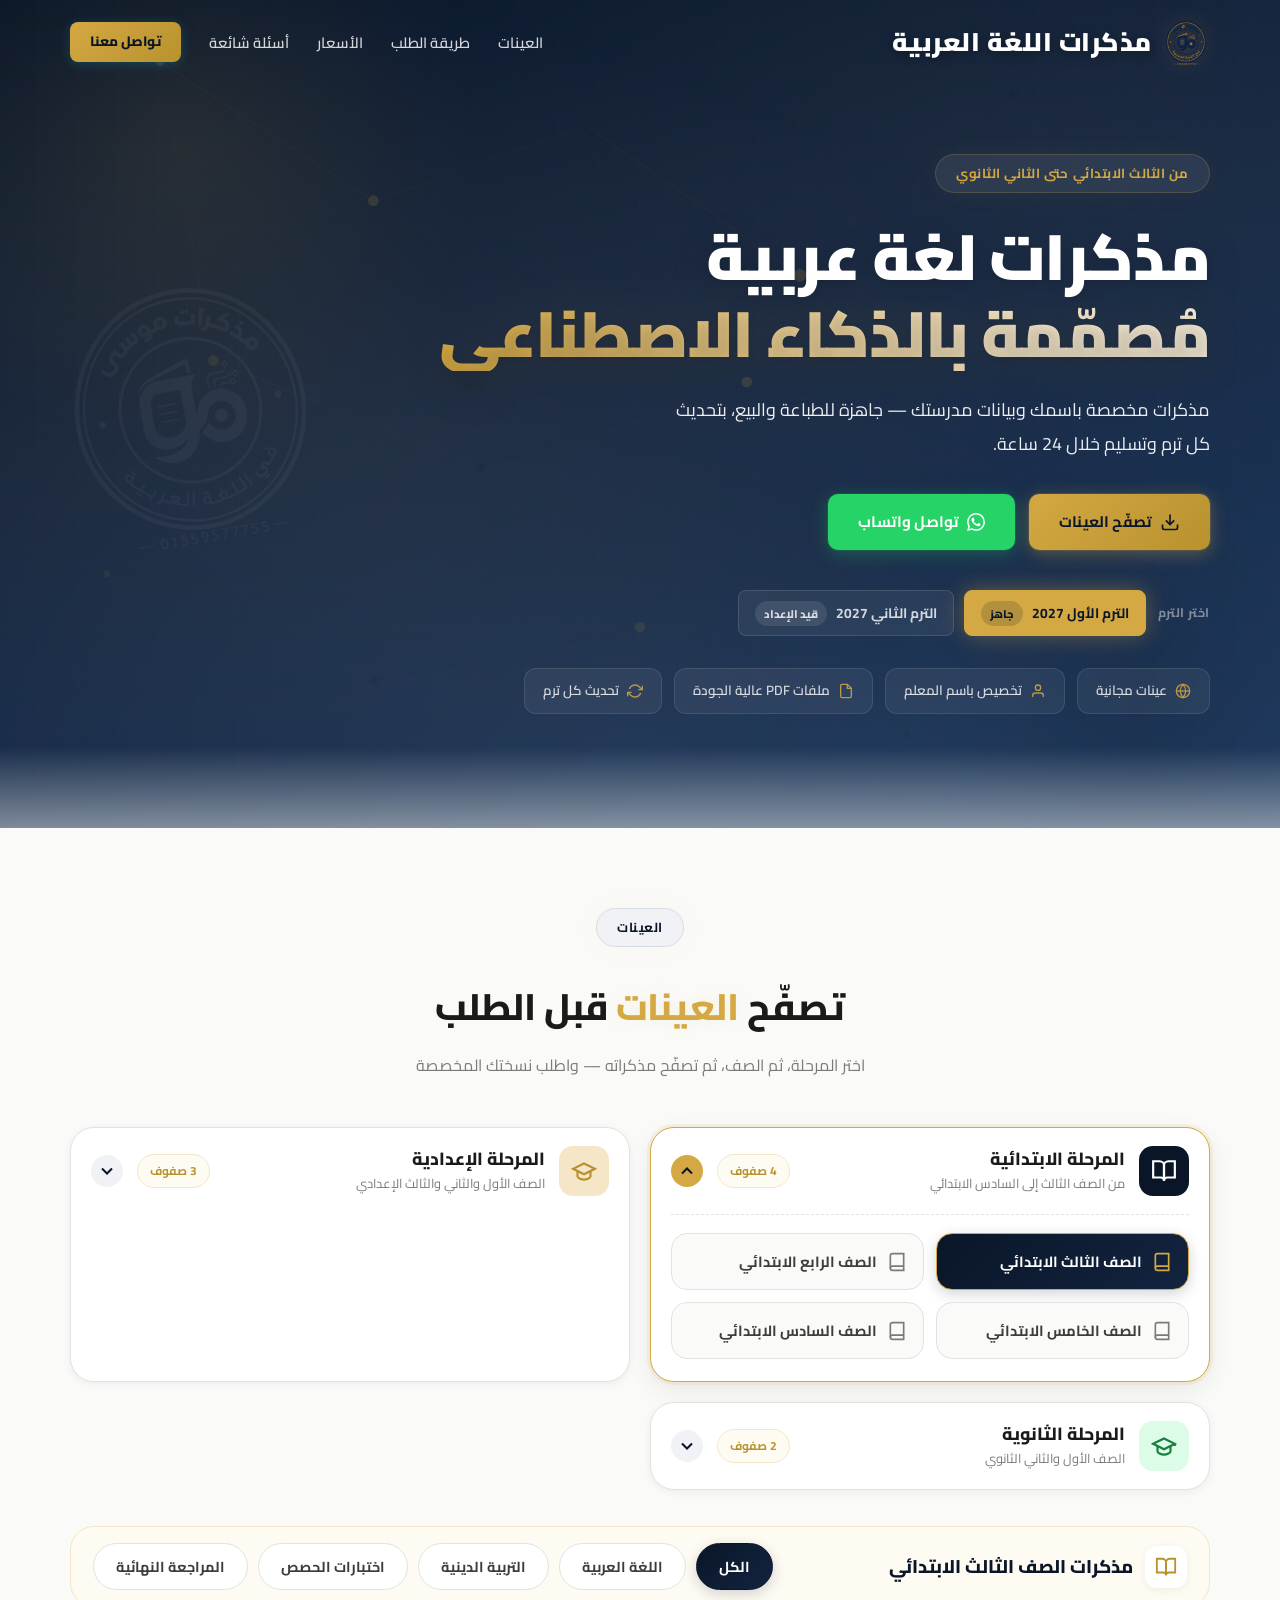
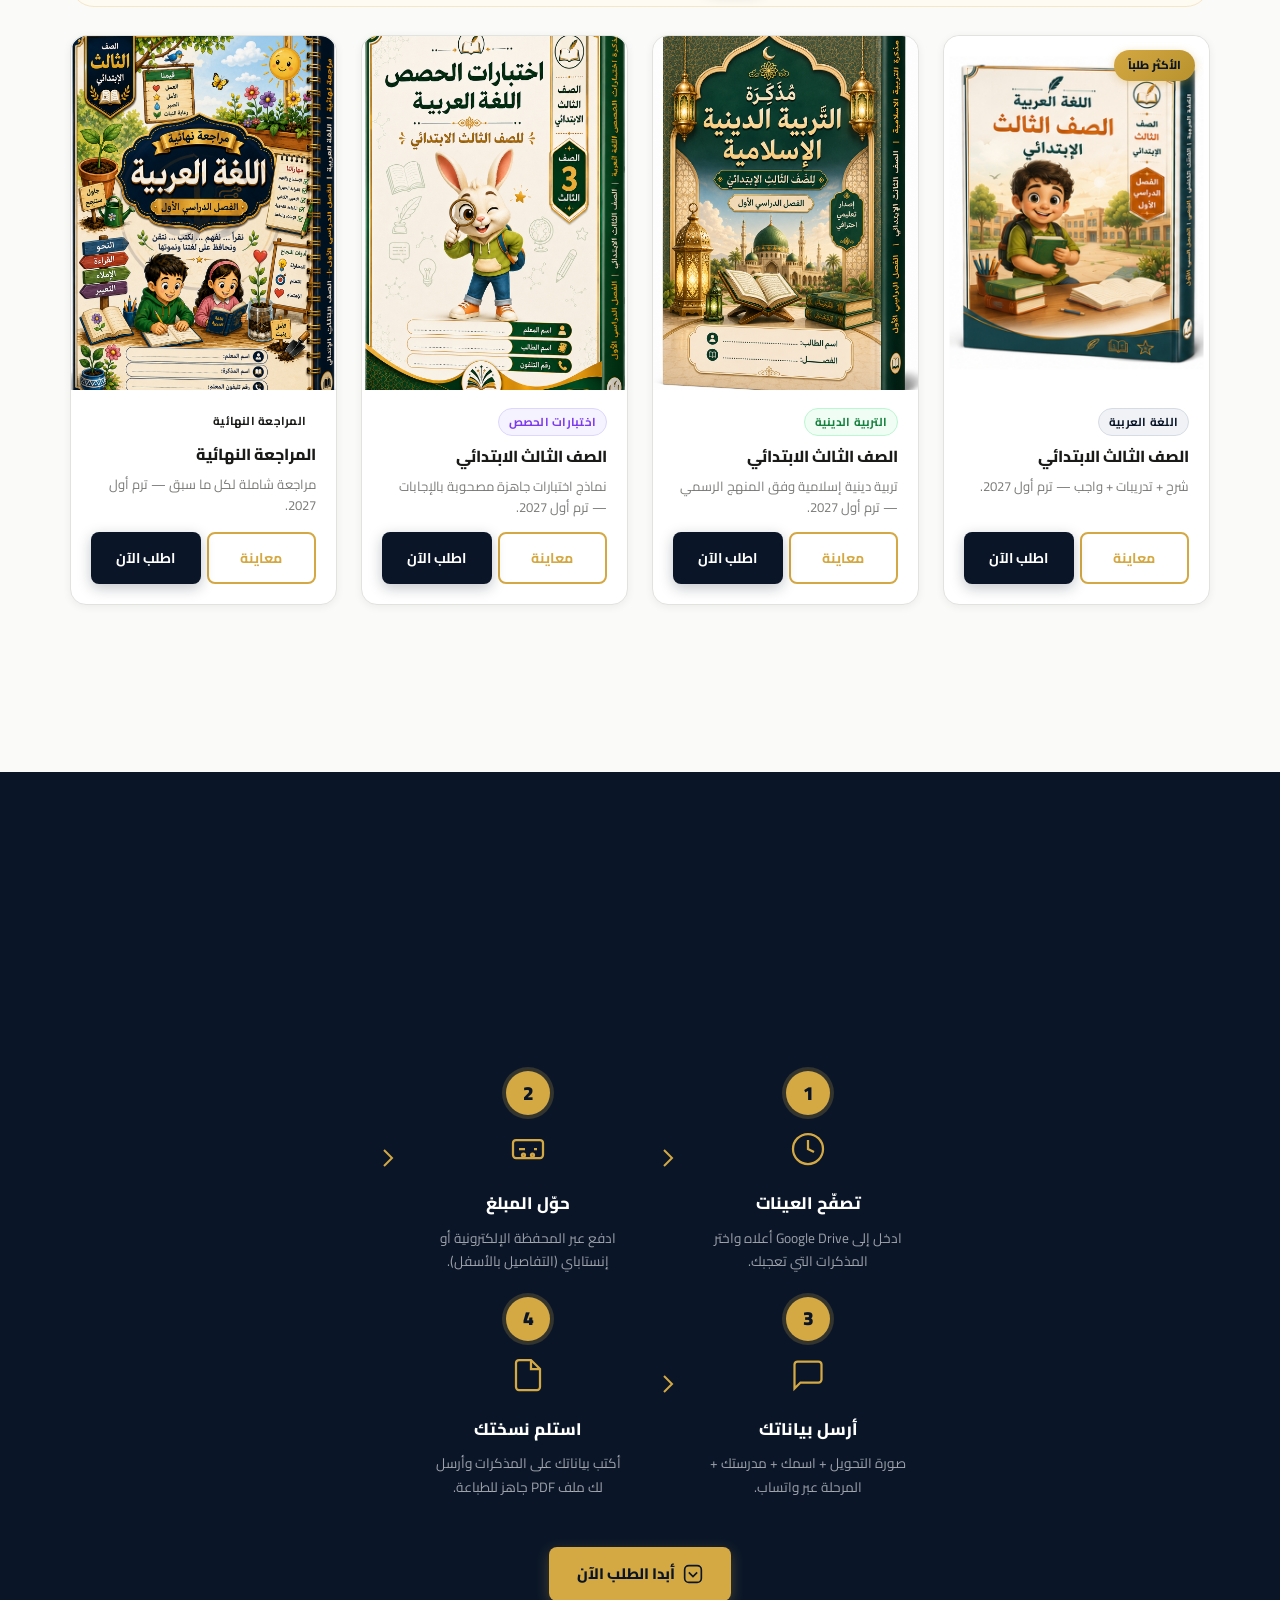
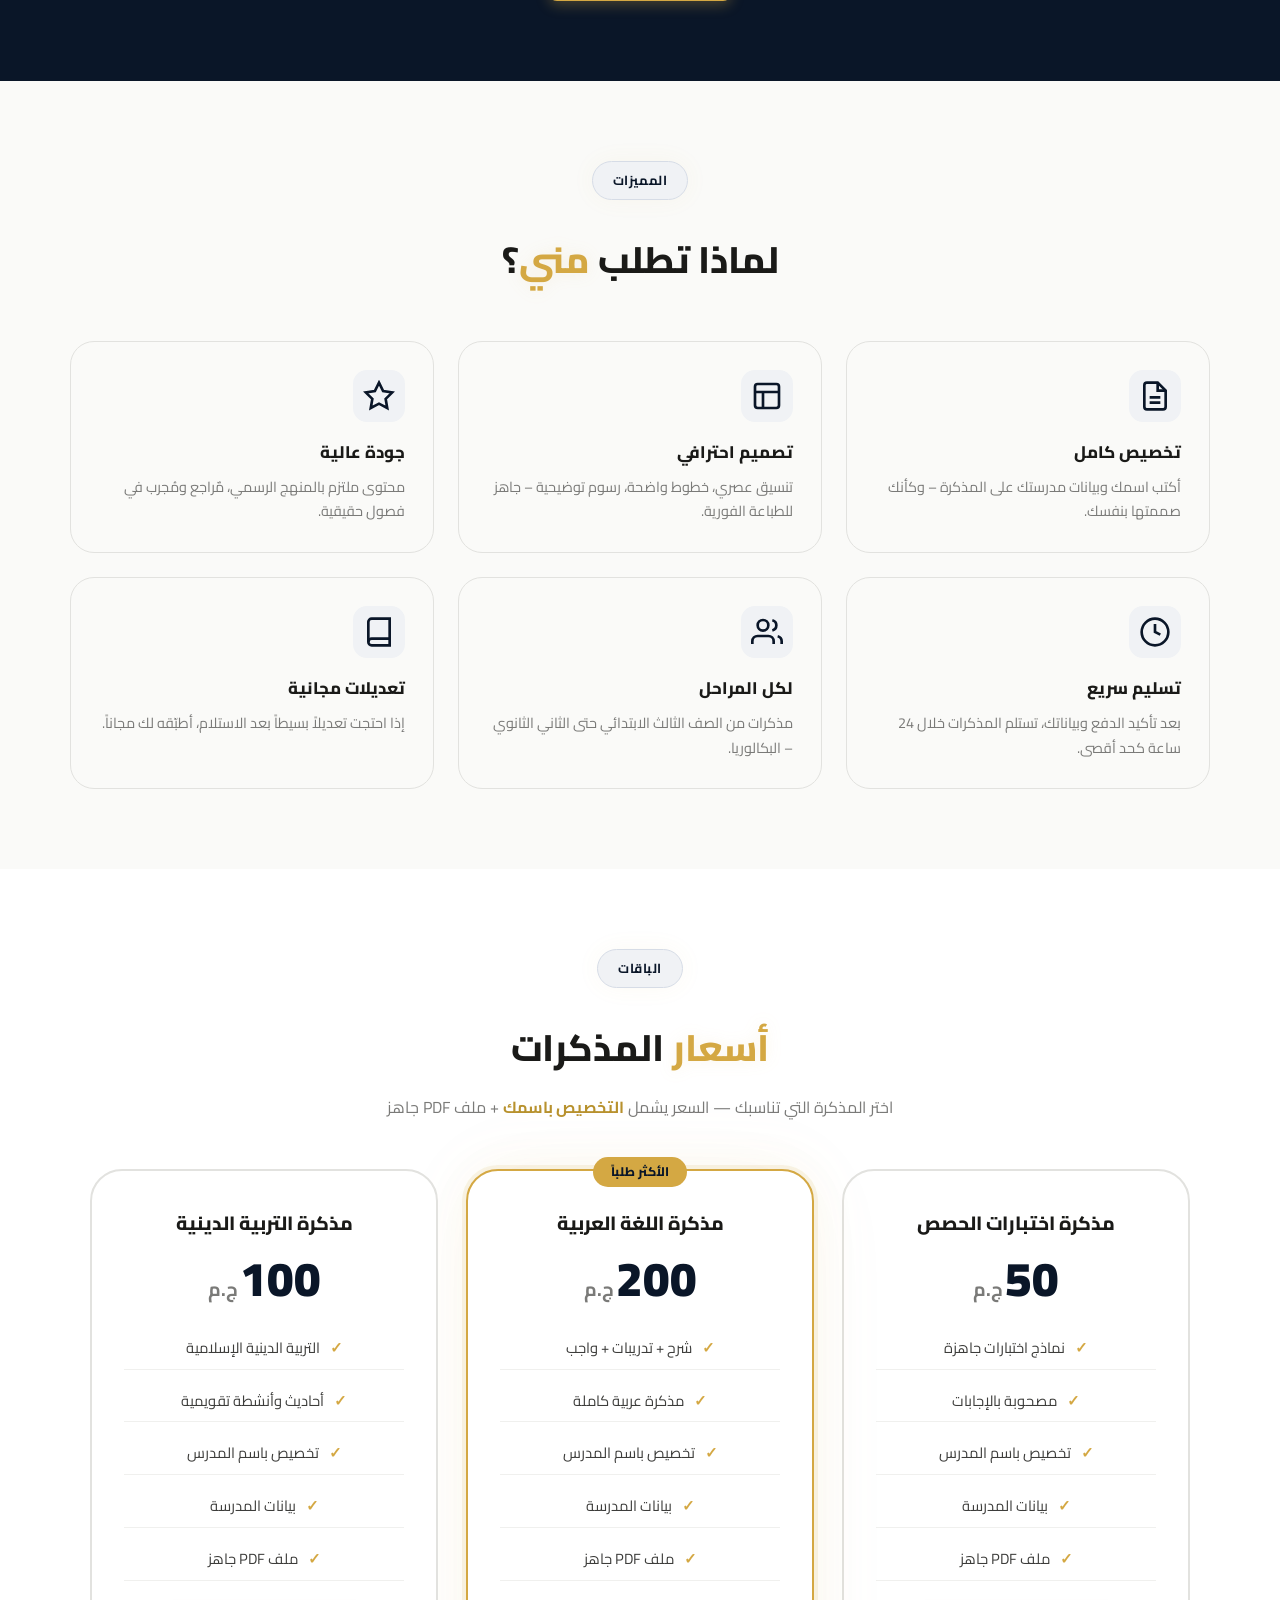
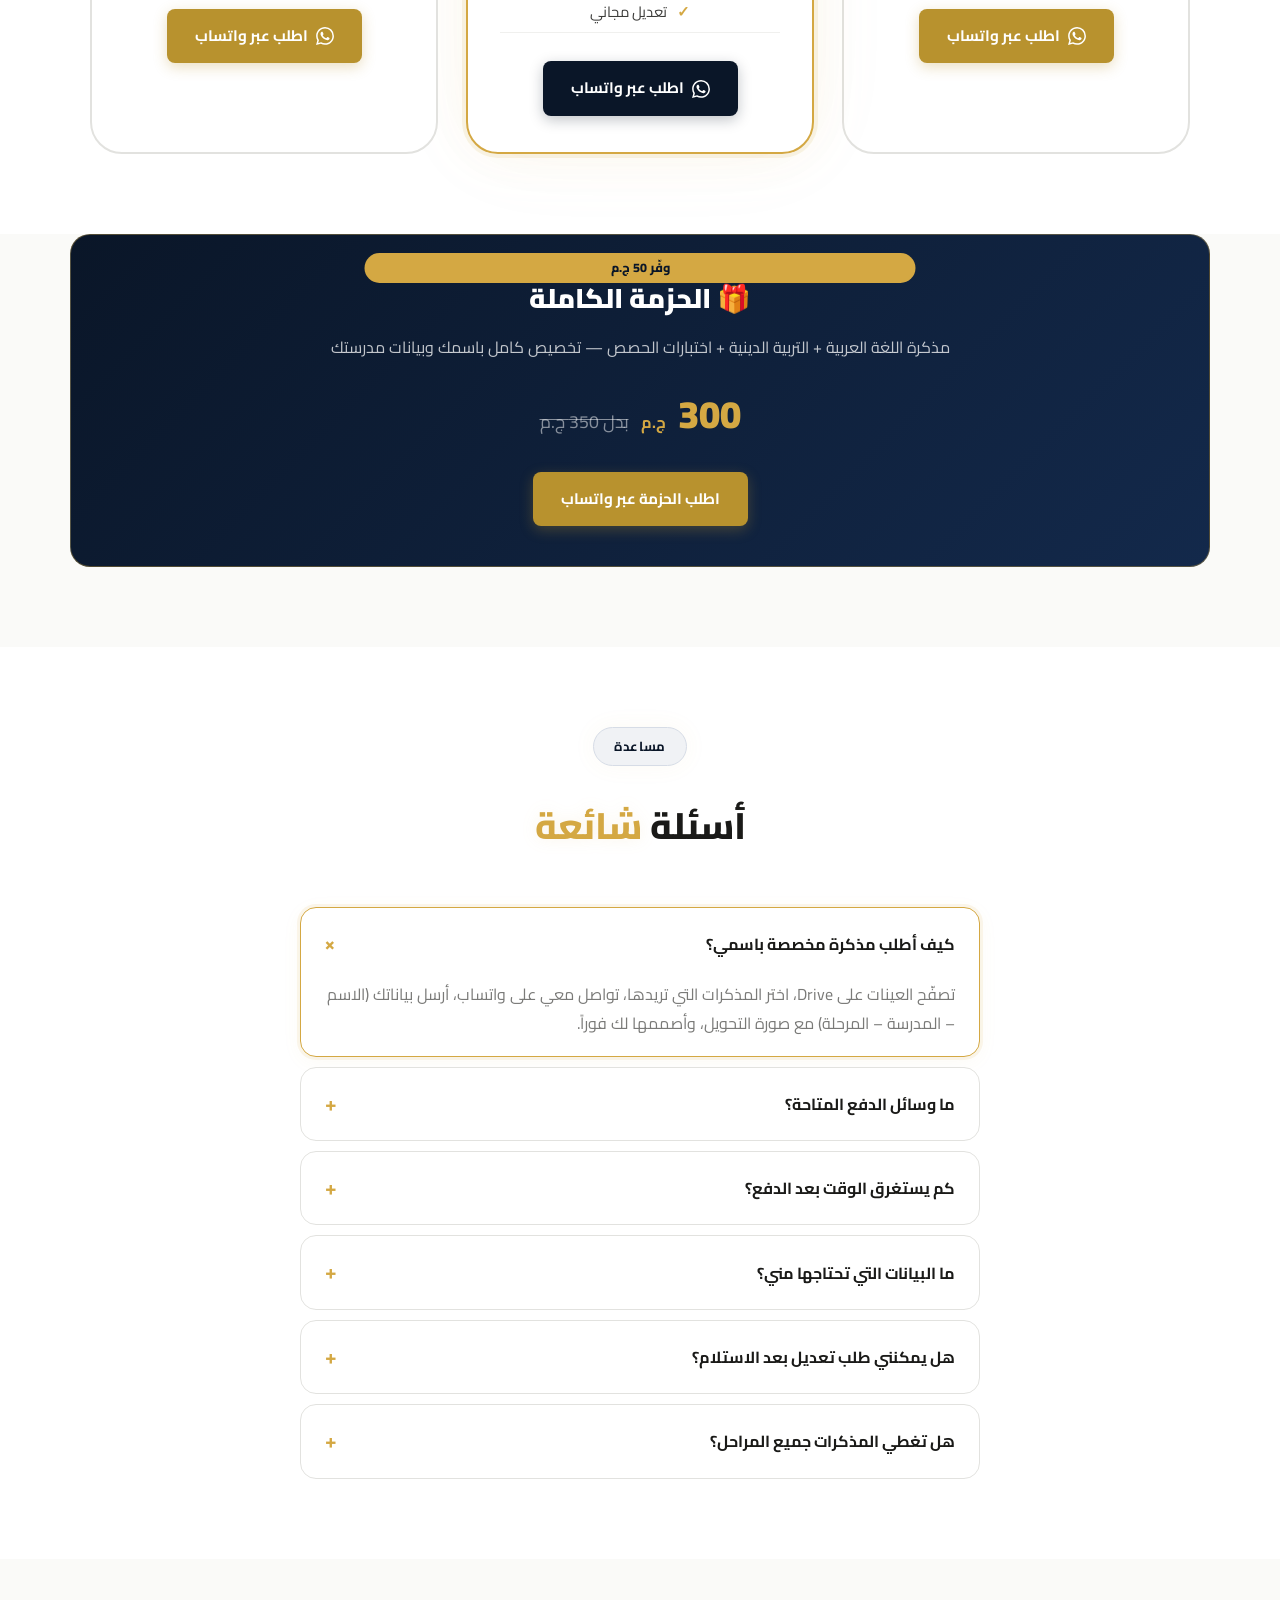
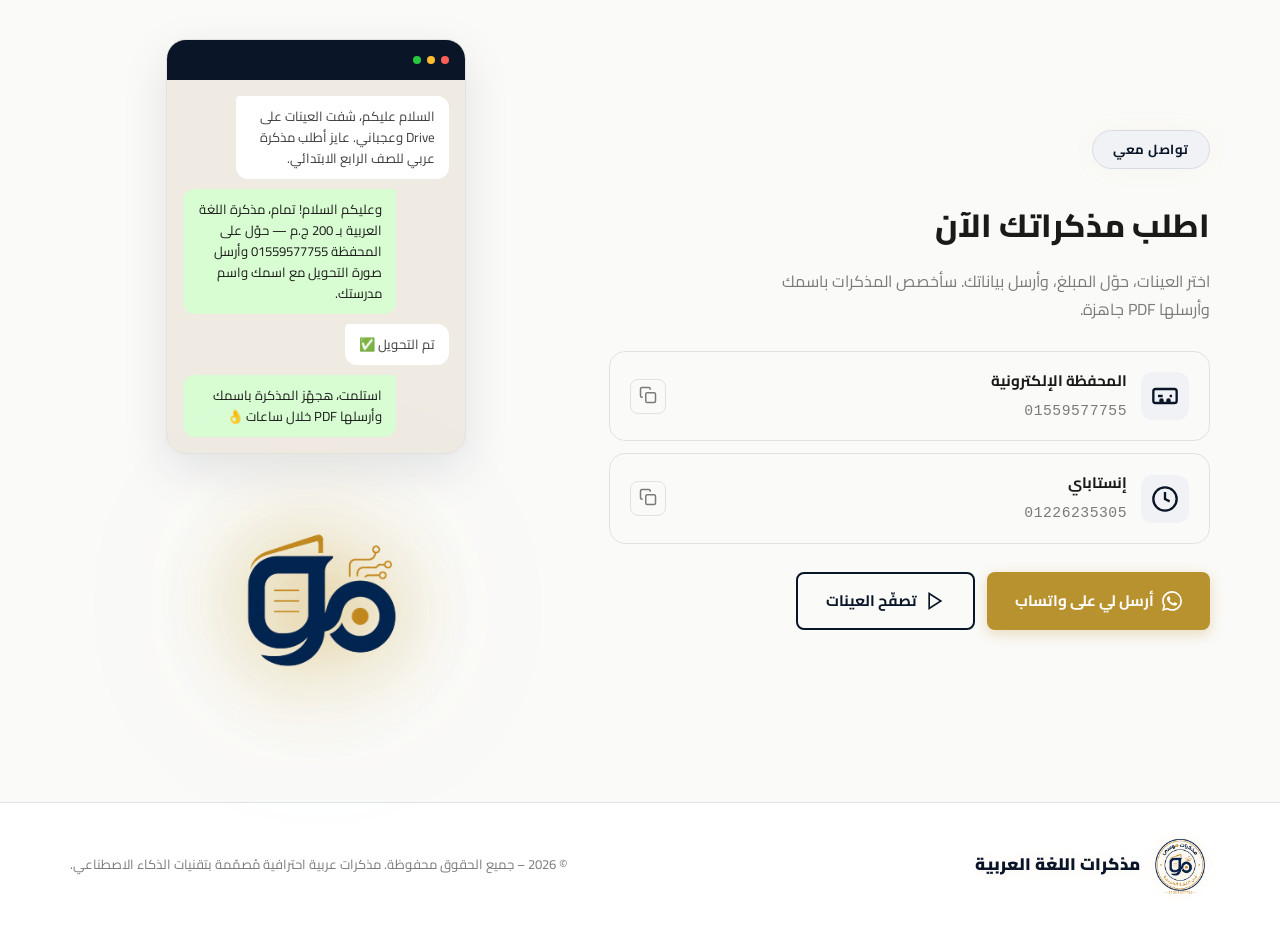
==== commit 83b3231a: "Term 2 build: wire sample links for grades 1s, 2p, 1p, 6p + add Grade 8 tests card (cover + Drive li" ====
--- a/index.html
+++ b/index.html
@@ -1072,7 +1072,7 @@
           <div class="cover-wrapper">
             <img src="covers/term2/Arabic/prim6.jpg" alt="غلاف مذكرة اللغة العربية - الصف السادس الابتدائي - الترم الثاني 2027" class="cover-img" loading="lazy">
             <div class="cover-overlay">
-              <a href="https://drive.google.com/drive/folders/1MY1rGBfoxI0o1KoXSxVODYNqlOM89b4I?usp=drive_link" target="_blank" class="btn btn-primary btn-sm">
+              <a href="https://drive.google.com/file/d/1QnHb53DIfk9SH7IjTBLi1SbyWQ3l9flY/view?usp=sharing" target="_blank" class="btn btn-primary btn-sm">
                 <svg width="18" height="18" viewBox="0 0 24 24" fill="none" stroke="currentColor" stroke-width="2"><path d="M2 3h6a4 4 0 014 4v14a3 3 0 00-3-3H2z"/><path d="M22 3h-6a4 4 0 00-4 4v14a3 3 0 013-3h7z"/></svg>
                 تصفّح العينة
               </a>
@@ -1083,7 +1083,7 @@
             <h3>الصف السادس الابتدائي</h3>
             <p>شرح + تدريبات + واجب — ترم ثاني 2027.</p>
             <div class="cover-actions">
-              <a href="https://drive.google.com/drive/folders/1MY1rGBfoxI0o1KoXSxVODYNqlOM89b4I?usp=drive_link" target="_blank" class="btn btn-outline-gold btn-sm">معاينة</a>
+              <a href="https://drive.google.com/file/d/1QnHb53DIfk9SH7IjTBLi1SbyWQ3l9flY/view?usp=sharing" target="_blank" class="btn btn-outline-gold btn-sm">معاينة</a>
               <a href="#pricing" class="btn btn-navy btn-sm">اطلب الآن</a>
             </div>
           </div>
@@ -1093,7 +1093,7 @@
           <div class="cover-wrapper">
             <img src="covers/term2/Arabic/prep1.jpg" alt="غلاف مذكرة اللغة العربية - الصف الأول الإعدادي - الترم الثاني 2027" class="cover-img" loading="lazy">
             <div class="cover-overlay">
-              <a href="https://drive.google.com/drive/folders/1MY1rGBfoxI0o1KoXSxVODYNqlOM89b4I?usp=drive_link" target="_blank" class="btn btn-primary btn-sm">
+              <a href="https://drive.google.com/file/d/1BbqcoY4mw0Kj-bbX6dygyLCVM67VTB2N/view?usp=sharing" target="_blank" class="btn btn-primary btn-sm">
                 <svg width="18" height="18" viewBox="0 0 24 24" fill="none" stroke="currentColor" stroke-width="2"><path d="M2 3h6a4 4 0 014 4v14a3 3 0 00-3-3H2z"/><path d="M22 3h-6a4 4 0 00-4 4v14a3 3 0 013-3h7z"/></svg>
                 تصفّح العينة
               </a>
@@ -1104,7 +1104,7 @@
             <h3>الصف الأول الإعدادي</h3>
             <p>شرح + تدريبات + واجب — ترم ثاني 2027.</p>
             <div class="cover-actions">
-              <a href="https://drive.google.com/drive/folders/1MY1rGBfoxI0o1KoXSxVODYNqlOM89b4I?usp=drive_link" target="_blank" class="btn btn-outline-gold btn-sm">معاينة</a>
+              <a href="https://drive.google.com/file/d/1BbqcoY4mw0Kj-bbX6dygyLCVM67VTB2N/view?usp=sharing" target="_blank" class="btn btn-outline-gold btn-sm">معاينة</a>
               <a href="#pricing" class="btn btn-navy btn-sm">اطلب الآن</a>
             </div>
           </div>
@@ -1114,7 +1114,7 @@
           <div class="cover-wrapper">
             <img src="covers/term2/Arabic/prep2.jpg" alt="غلاف مذكرة اللغة العربية - الصف الثاني الإعدادي - الترم الثاني 2027" class="cover-img" loading="lazy">
             <div class="cover-overlay">
-              <a href="https://drive.google.com/drive/folders/1MY1rGBfoxI0o1KoXSxVODYNqlOM89b4I?usp=drive_link" target="_blank" class="btn btn-primary btn-sm">
+              <a href="https://drive.google.com/file/d/1PRc7sMoUSC4wP9vwYNPWhw5TxES3nGsd/view?usp=sharing" target="_blank" class="btn btn-primary btn-sm">
                 <svg width="18" height="18" viewBox="0 0 24 24" fill="none" stroke="currentColor" stroke-width="2"><path d="M2 3h6a4 4 0 014 4v14a3 3 0 00-3-3H2z"/><path d="M22 3h-6a4 4 0 00-4 4v14a3 3 0 013-3h7z"/></svg>
                 تصفّح العينة
               </a>
@@ -1125,7 +1125,7 @@
             <h3>الصف الثاني الإعدادي</h3>
             <p>شرح + تدريبات + واجب — ترم ثاني 2027.</p>
             <div class="cover-actions">
-              <a href="https://drive.google.com/drive/folders/1MY1rGBfoxI0o1KoXSxVODYNqlOM89b4I?usp=drive_link" target="_blank" class="btn btn-outline-gold btn-sm">معاينة</a>
+              <a href="https://drive.google.com/file/d/1PRc7sMoUSC4wP9vwYNPWhw5TxES3nGsd/view?usp=sharing" target="_blank" class="btn btn-outline-gold btn-sm">معاينة</a>
               <a href="#pricing" class="btn btn-navy btn-sm">اطلب الآن</a>
             </div>
           </div>
@@ -1135,7 +1135,7 @@
           <div class="cover-wrapper">
             <img src="covers/term2/Arabic/sec1.jpg" alt="غلاف مذكرة اللغة العربية - الصف الأول الثانوي - الترم الثاني 2027" class="cover-img" loading="lazy">
             <div class="cover-overlay">
-              <a href="https://drive.google.com/drive/folders/1MY1rGBfoxI0o1KoXSxVODYNqlOM89b4I?usp=drive_link" target="_blank" class="btn btn-primary btn-sm">
+              <a href="https://drive.google.com/file/d/1Vk5zJnsszcIfWU24s4pq_Y6_-93Io1va/view?usp=sharing" target="_blank" class="btn btn-primary btn-sm">
                 <svg width="18" height="18" viewBox="0 0 24 24" fill="none" stroke="currentColor" stroke-width="2"><path d="M2 3h6a4 4 0 014 4v14a3 3 0 00-3-3H2z"/><path d="M22 3h-6a4 4 0 00-4 4v14a3 3 0 013-3h7z"/></svg>
                 تصفّح العينة
               </a>
@@ -1146,7 +1146,7 @@
             <h3>الصف الأول الثانوي</h3>
             <p>شرح + تدريبات + واجب — ترم ثاني 2027.</p>
             <div class="cover-actions">
-              <a href="https://drive.google.com/drive/folders/1MY1rGBfoxI0o1KoXSxVODYNqlOM89b4I?usp=drive_link" target="_blank" class="btn btn-outline-gold btn-sm">معاينة</a>
+              <a href="https://drive.google.com/file/d/1Vk5zJnsszcIfWU24s4pq_Y6_-93Io1va/view?usp=sharing" target="_blank" class="btn btn-outline-gold btn-sm">معاينة</a>
               <a href="#pricing" class="btn btn-navy btn-sm">اطلب الآن</a>
             </div>
           </div>
@@ -1168,6 +1168,28 @@
             <p>شرح + تدريبات + واجب — ترم ثاني 2027.</p>
             <div class="cover-actions">
               <a href="https://drive.google.com/drive/folders/1MY1rGBfoxI0o1KoXSxVODYNqlOM89b4I?usp=drive_link" target="_blank" class="btn btn-outline-gold btn-sm">معاينة</a>
+              <a href="#pricing" class="btn btn-navy btn-sm">اطلب الآن</a>
+            </div>
+          </div>
+        </article>
+
+        <!-- ===== اختبارات الحصص (ترم ثاني 2027) — الصف الثاني الإعدادي ===== -->
+        <article class="sample-cover-card" data-term="t2" data-category="exams" data-stage="prep" data-grade="prep2">
+          <div class="cover-wrapper">
+            <img src="covers/term2/Tests/prp2.jpg" alt="غلاف اختبارات الحصص - الصف الثاني الإعدادي - الترم الثاني 2027" class="cover-img" loading="lazy">
+            <div class="cover-overlay">
+              <a href="https://drive.google.com/file/d/1VLxP-iMaEkBJ2qvfCy-AvuOycSxvBzNP/view?usp=sharing" target="_blank" class="btn btn-primary btn-sm">
+                <svg width="18" height="18" viewBox="0 0 24 24" fill="none" stroke="currentColor" stroke-width="2"><path d="M2 3h6a4 4 0 014 4v14a3 3 0 00-3-3H2z"/><path d="M22 3h-6a4 4 0 00-4 4v14a3 3 0 013-3h7z"/></svg>
+                تصفّح العينة
+              </a>
+            </div>
+          </div>
+          <div class="cover-info">
+            <span class="cover-category">اختبارات الحصص</span>
+            <h3>الصف الثاني الإعدادي</h3>
+            <p>نماذج اختبارات جاهزة مصحوبة بالإجابات — ترم ثاني 2027.</p>
+            <div class="cover-actions">
+              <a href="https://drive.google.com/file/d/1VLxP-iMaEkBJ2qvfCy-AvuOycSxvBzNP/view?usp=sharing" target="_blank" class="btn btn-outline-gold btn-sm">معاينة</a>
               <a href="#pricing" class="btn btn-navy btn-sm">اطلب الآن</a>
             </div>
           </div>
@@ -1182,7 +1204,7 @@
 
       <p class="term-wip-note" id="term2Note" data-wip-term="t2" hidden>
         <svg width="18" height="18" viewBox="0 0 24 24" fill="none" stroke="currentColor" stroke-width="2"><path d="M12 2v4M12 18v4M4.9 4.9l2.8 2.8M16.3 16.3l2.8 2.8M2 12h4M18 12h4M4.9 19.1l2.8-2.8M16.3 7.7l2.8-2.8"/></svg>
-        <span>الترم الثاني <strong>قيد الإعداد</strong> — صدرت اللغة العربية من الثالث الابتدائي حتى الثاني الثانوي – البكالوريا، عدا الثالث الإعدادي الذي ينتظر اعتماد المنهج الرسمي الجديد، وبقية المواد تُنشر تباعًا.</span>
+        <span>الترم الثاني <strong>قيد الإعداد</strong> — صدرت اللغة العربية من الثالث الابتدائي حتى الثاني الثانوي – البكالوريا (عدا الثالث الإعدادي الذي ينتظر اعتماد المنهج الرسمي الجديد)، وبدأت اختبارات الحصص بالصف الثاني الإعدادي، وبقية المواد تُنشر تباعًا.</span>
       </p>
     </div>
   </section>
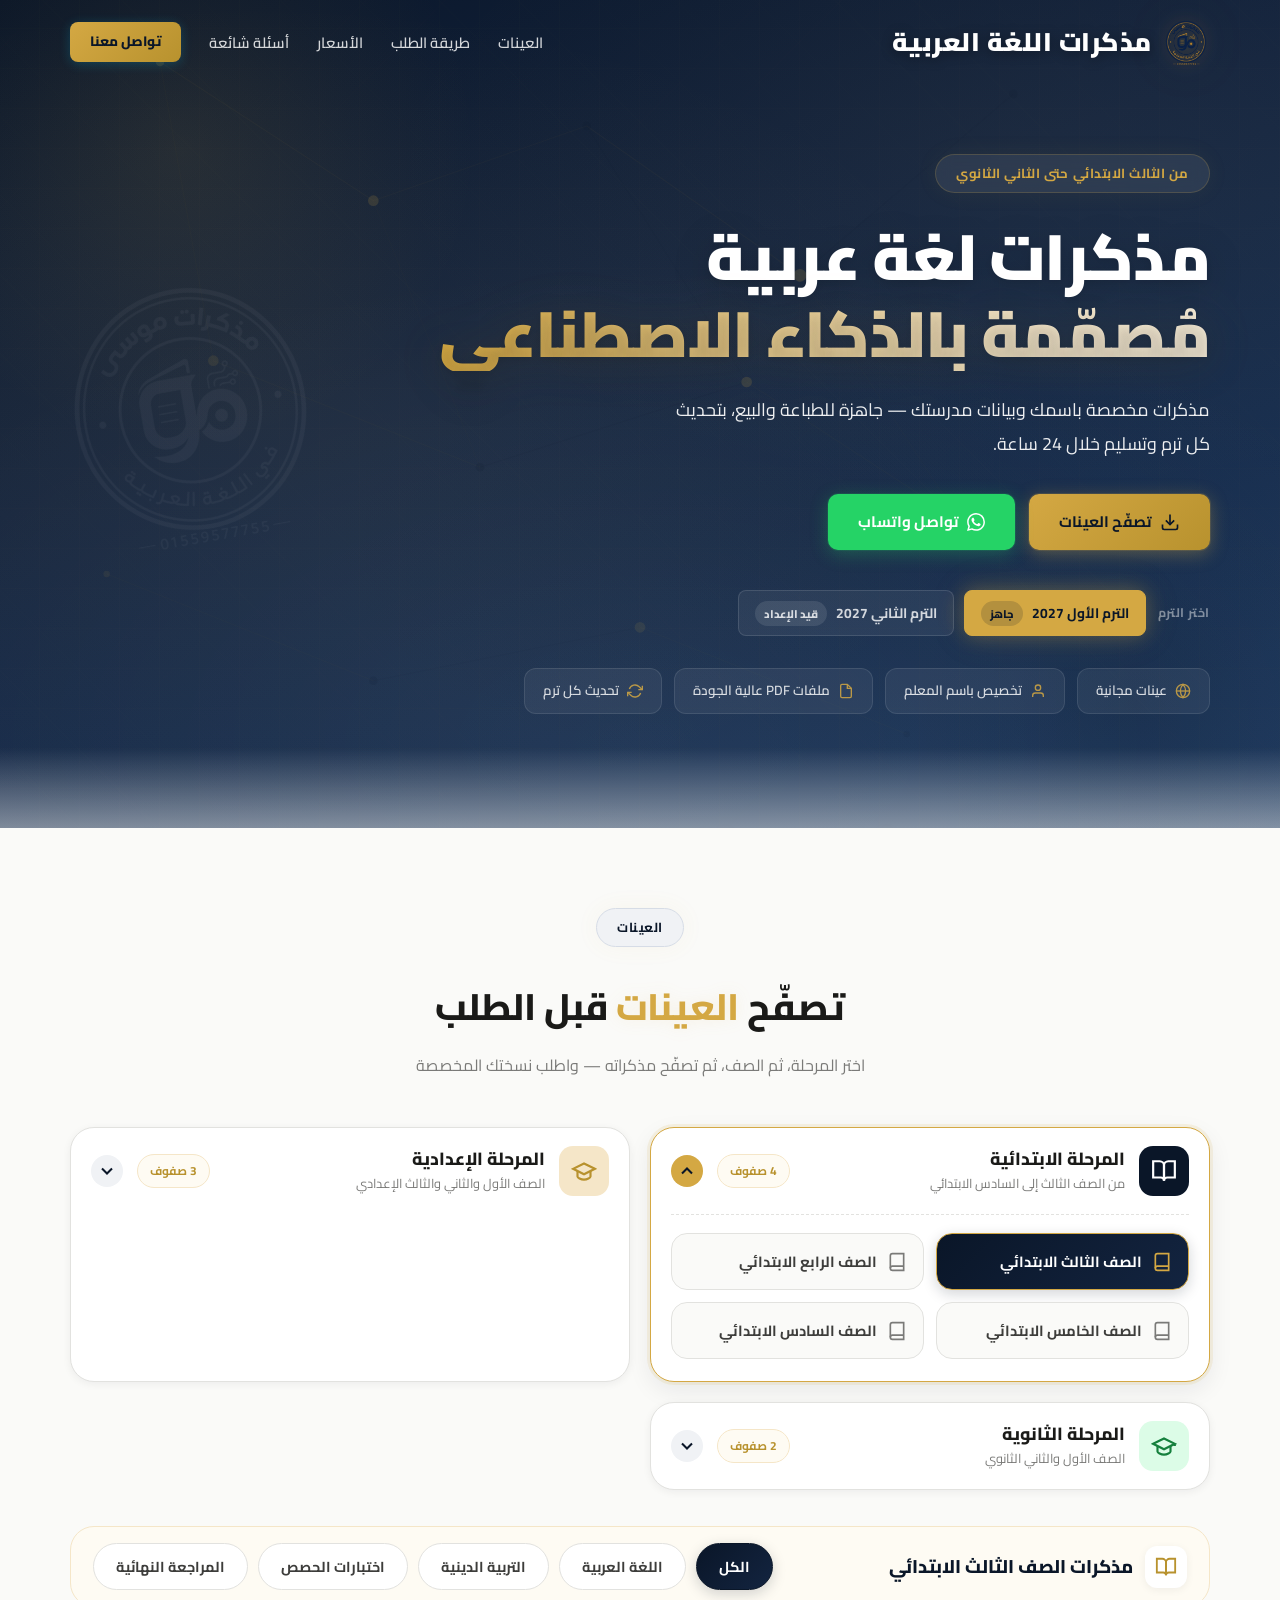
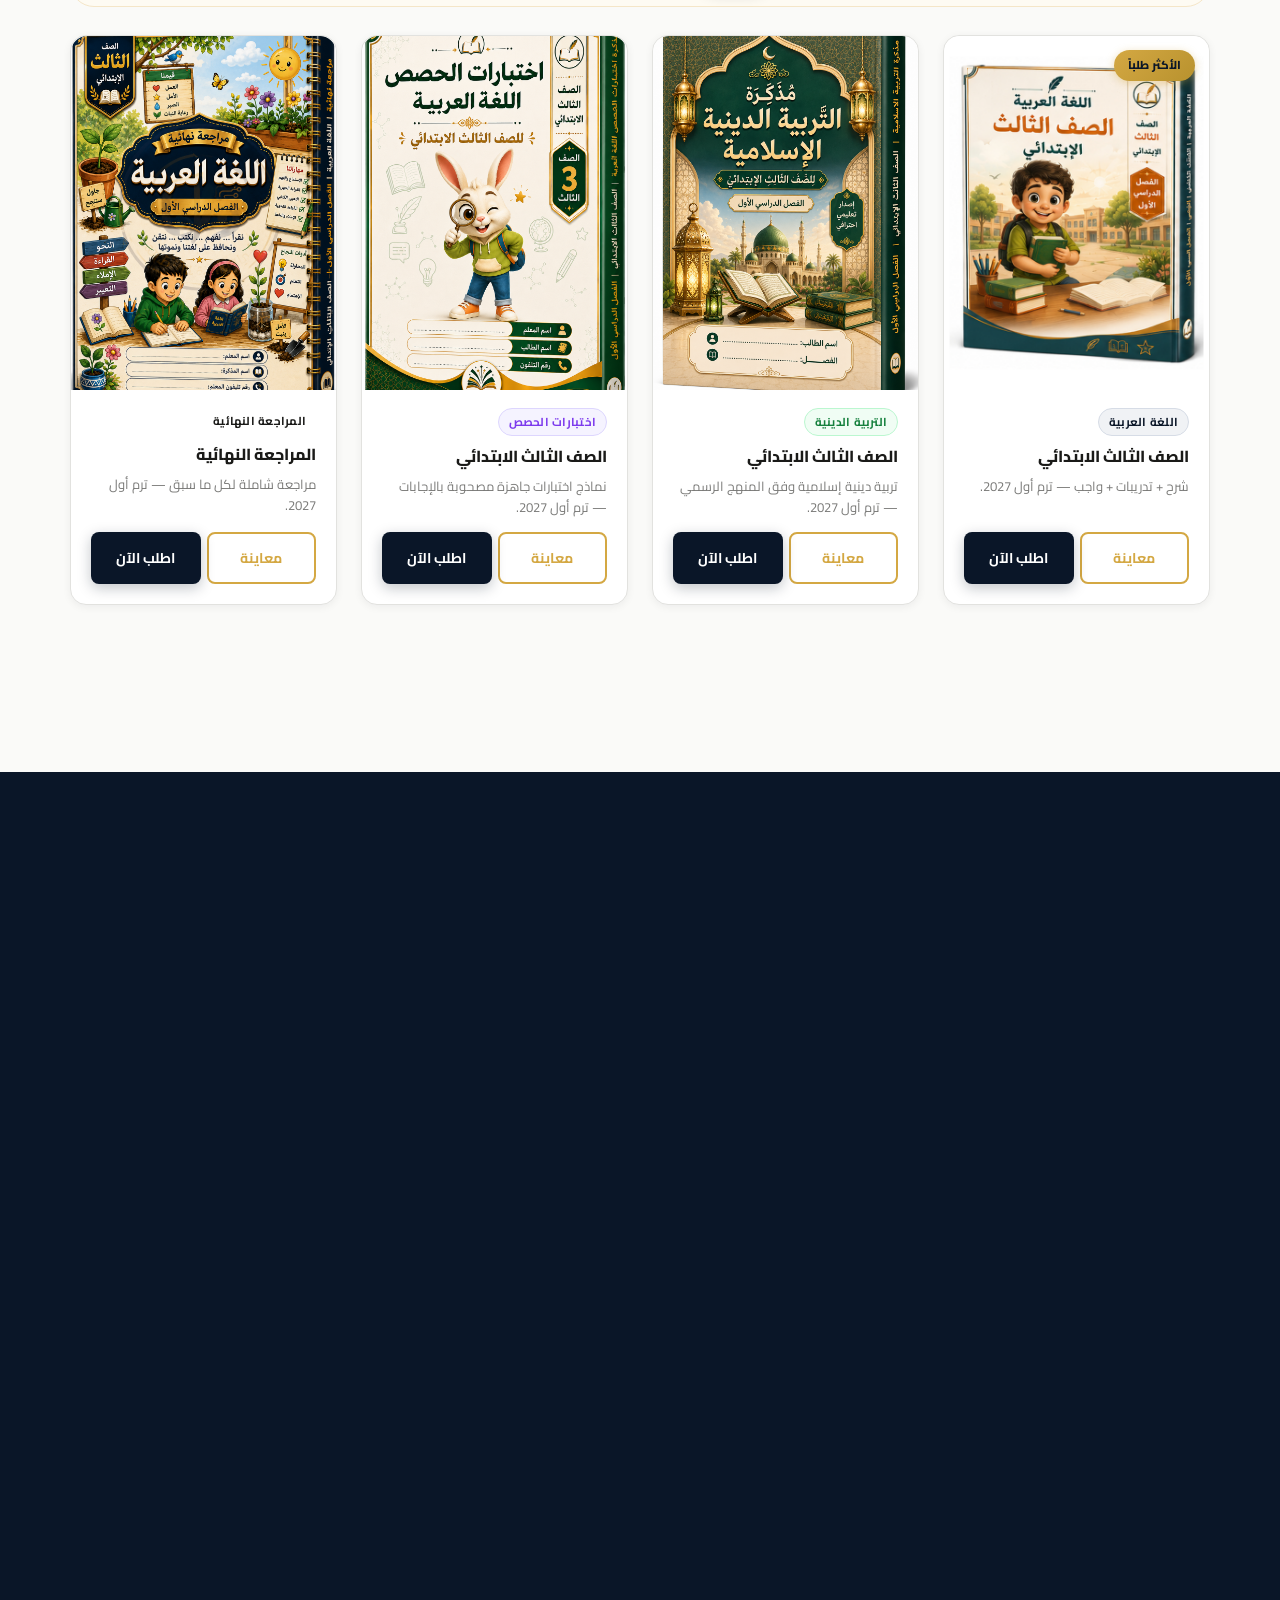
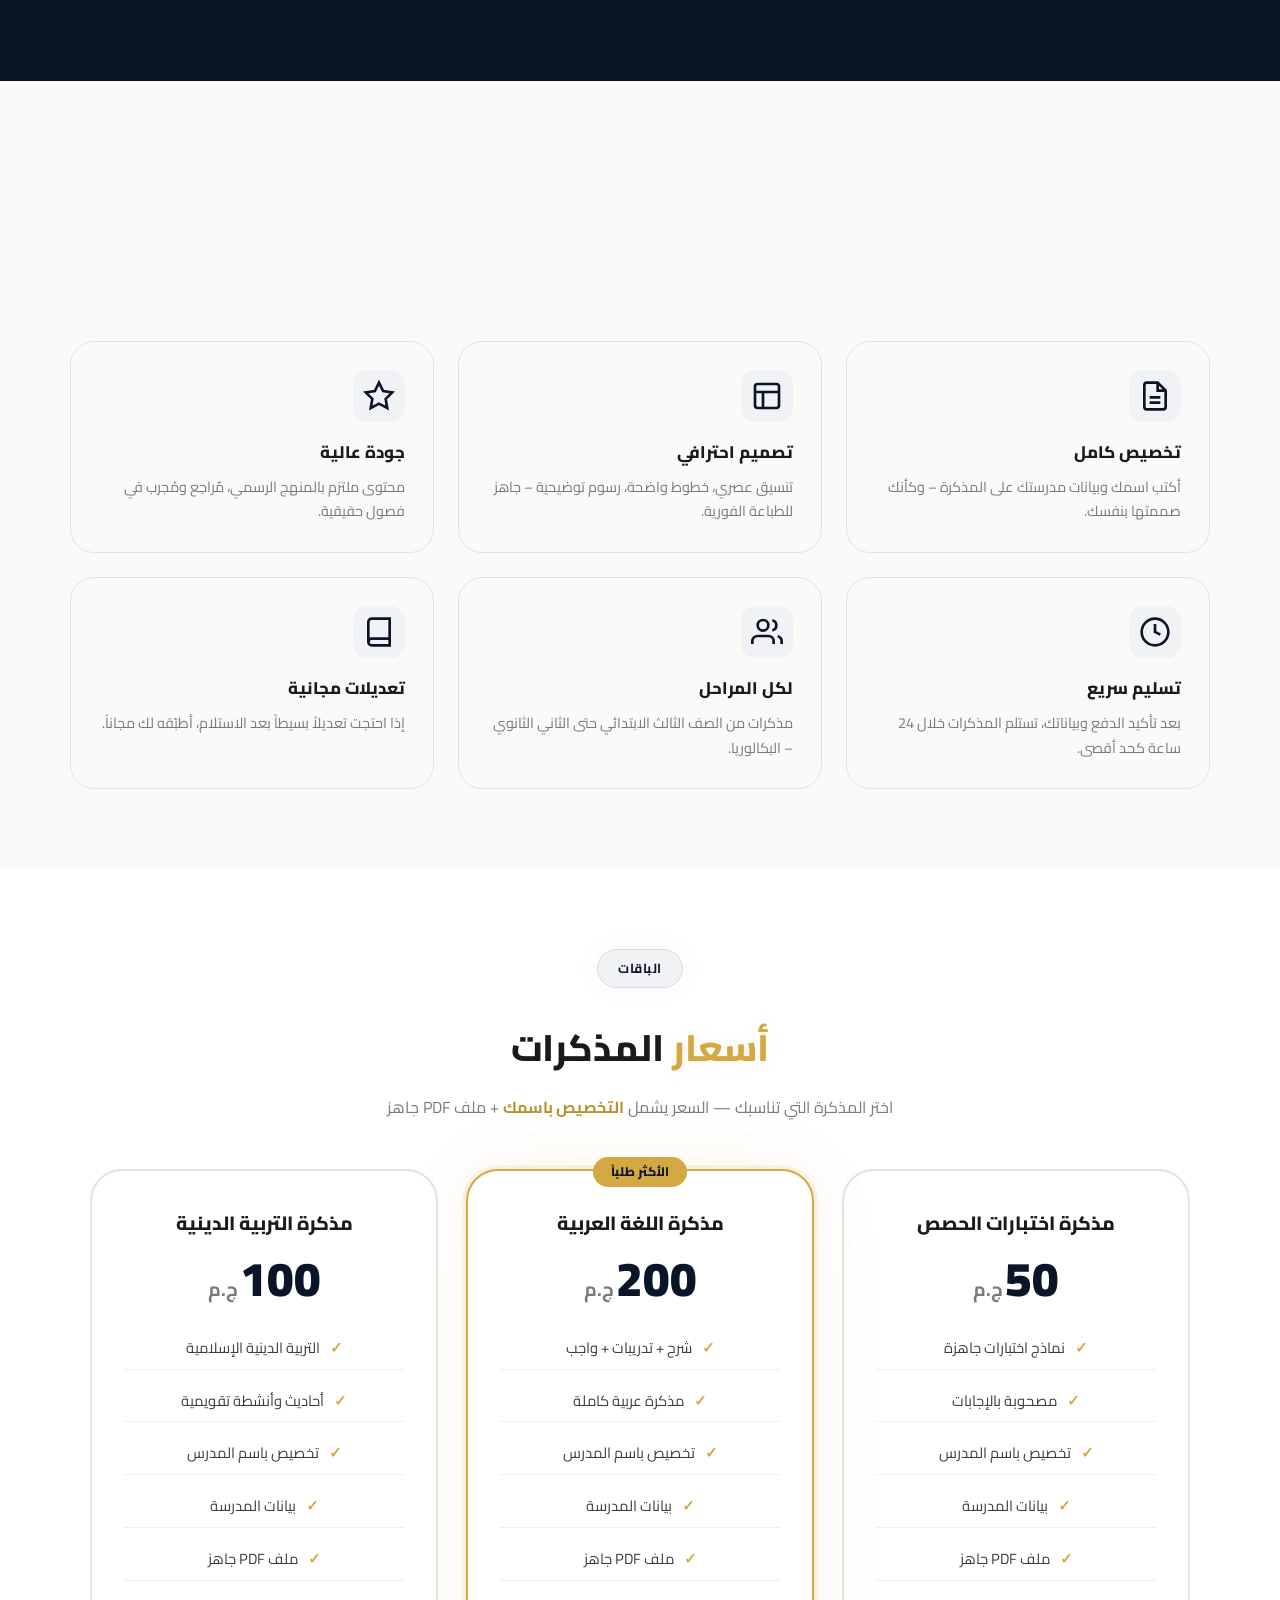
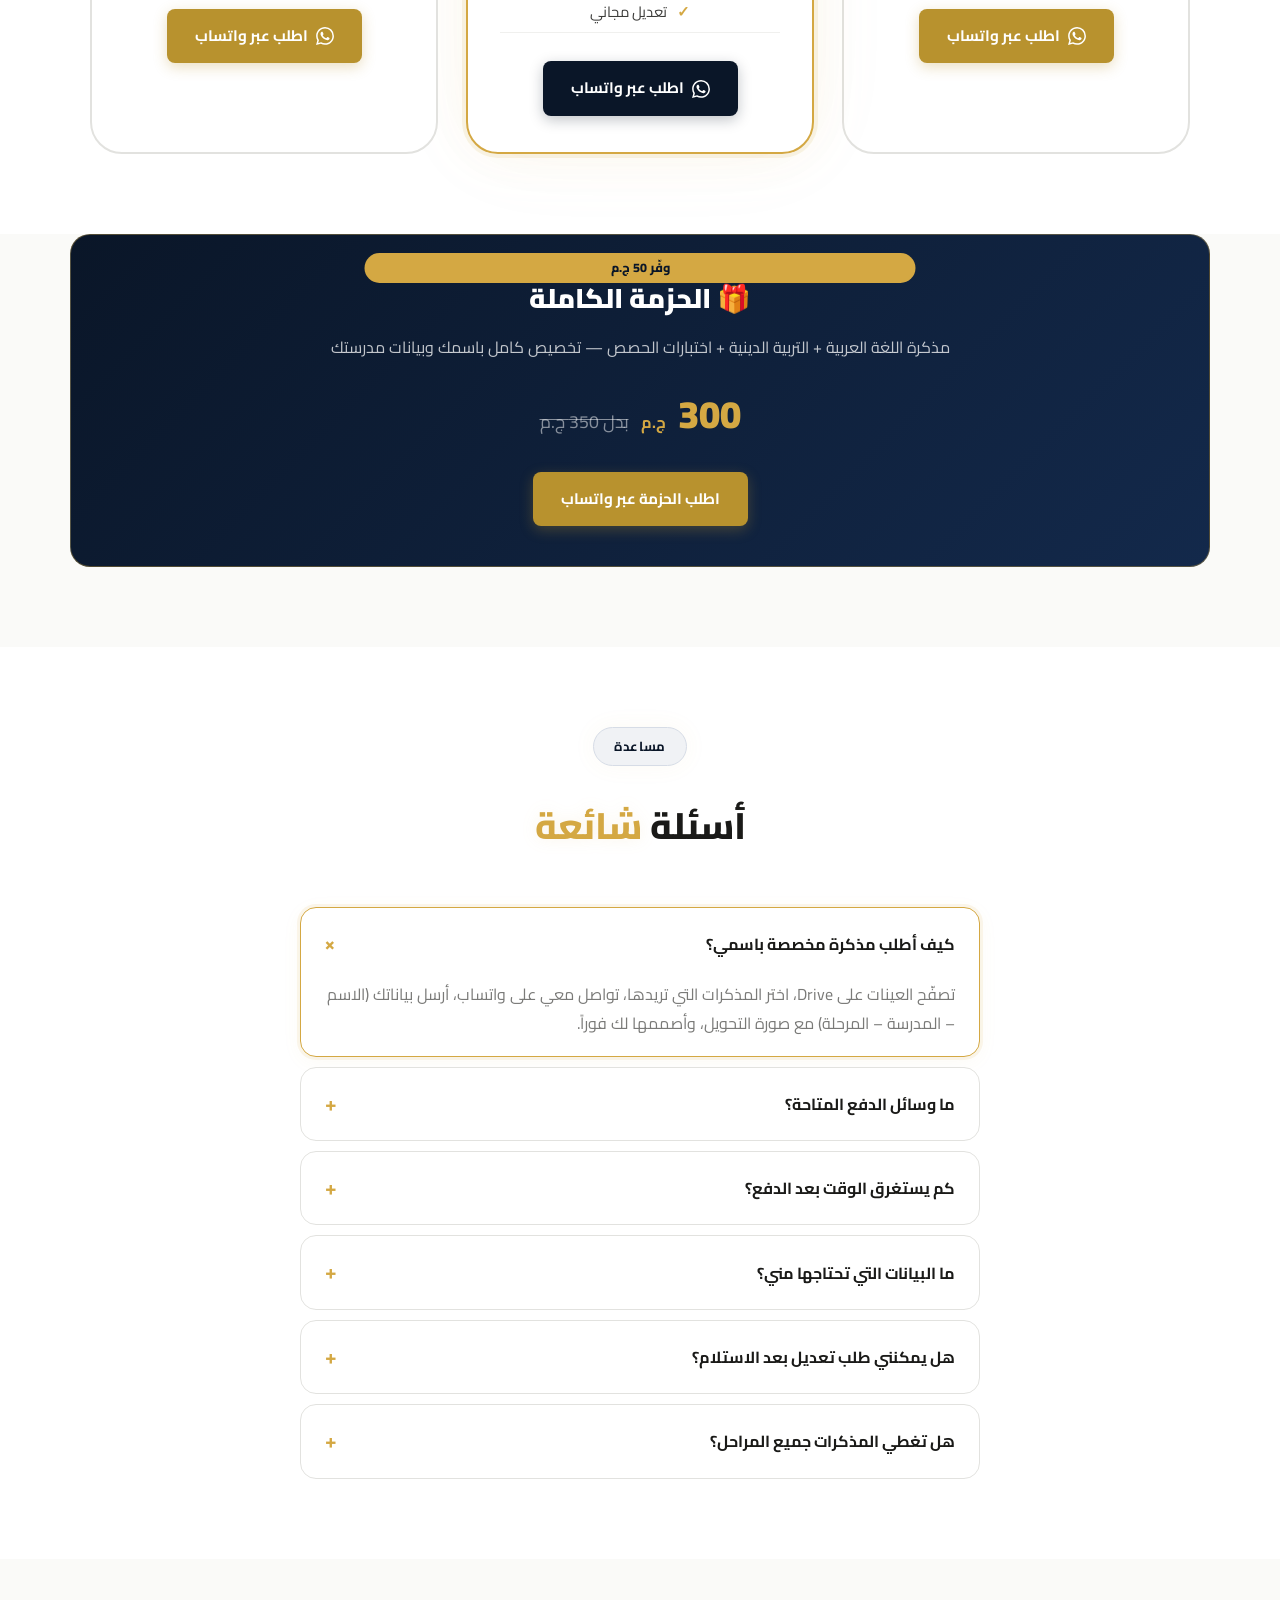
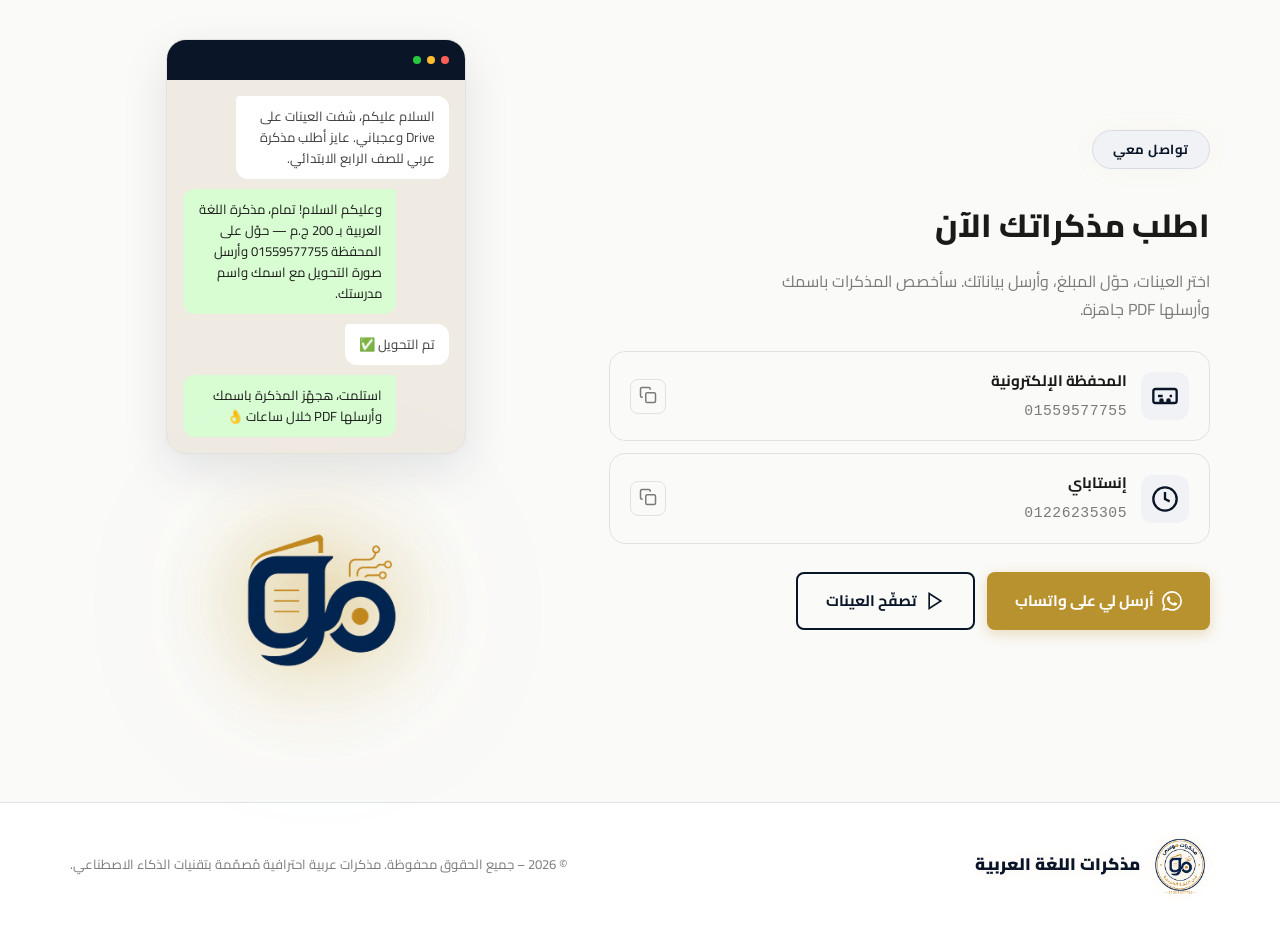
==== commit 5d123279: "Term 2: wire Grade 4 primary Arabic memo link" ====
--- a/index.html
+++ b/index.html
@@ -1030,7 +1030,7 @@
           <div class="cover-wrapper">
             <img src="covers/term2/Arabic/prim4.jpg" alt="غلاف مذكرة اللغة العربية - الصف الرابع الابتدائي - الترم الثاني 2027" class="cover-img" loading="lazy">
             <div class="cover-overlay">
-              <a href="https://drive.google.com/drive/folders/1MY1rGBfoxI0o1KoXSxVODYNqlOM89b4I?usp=drive_link" target="_blank" class="btn btn-primary btn-sm">
+              <a href="https://drive.google.com/file/d/1dhPMhULkS3KD0W6APDeV3GJ3Zhkn81v3/view?usp=sharing" target="_blank" class="btn btn-primary btn-sm">
                 <svg width="18" height="18" viewBox="0 0 24 24" fill="none" stroke="currentColor" stroke-width="2"><path d="M2 3h6a4 4 0 014 4v14a3 3 0 00-3-3H2z"/><path d="M22 3h-6a4 4 0 00-4 4v14a3 3 0 013-3h7z"/></svg>
                 تصفّح العينة
               </a>
@@ -1041,7 +1041,7 @@
             <h3>الصف الرابع الابتدائي</h3>
             <p>شرح + تدريبات + واجب — ترم ثاني 2027.</p>
             <div class="cover-actions">
-              <a href="https://drive.google.com/drive/folders/1MY1rGBfoxI0o1KoXSxVODYNqlOM89b4I?usp=drive_link" target="_blank" class="btn btn-outline-gold btn-sm">معاينة</a>
+              <a href="https://drive.google.com/file/d/1dhPMhULkS3KD0W6APDeV3GJ3Zhkn81v3/view?usp=sharing" target="_blank" class="btn btn-outline-gold btn-sm">معاينة</a>
               <a href="#pricing" class="btn btn-navy btn-sm">اطلب الآن</a>
             </div>
           </div>
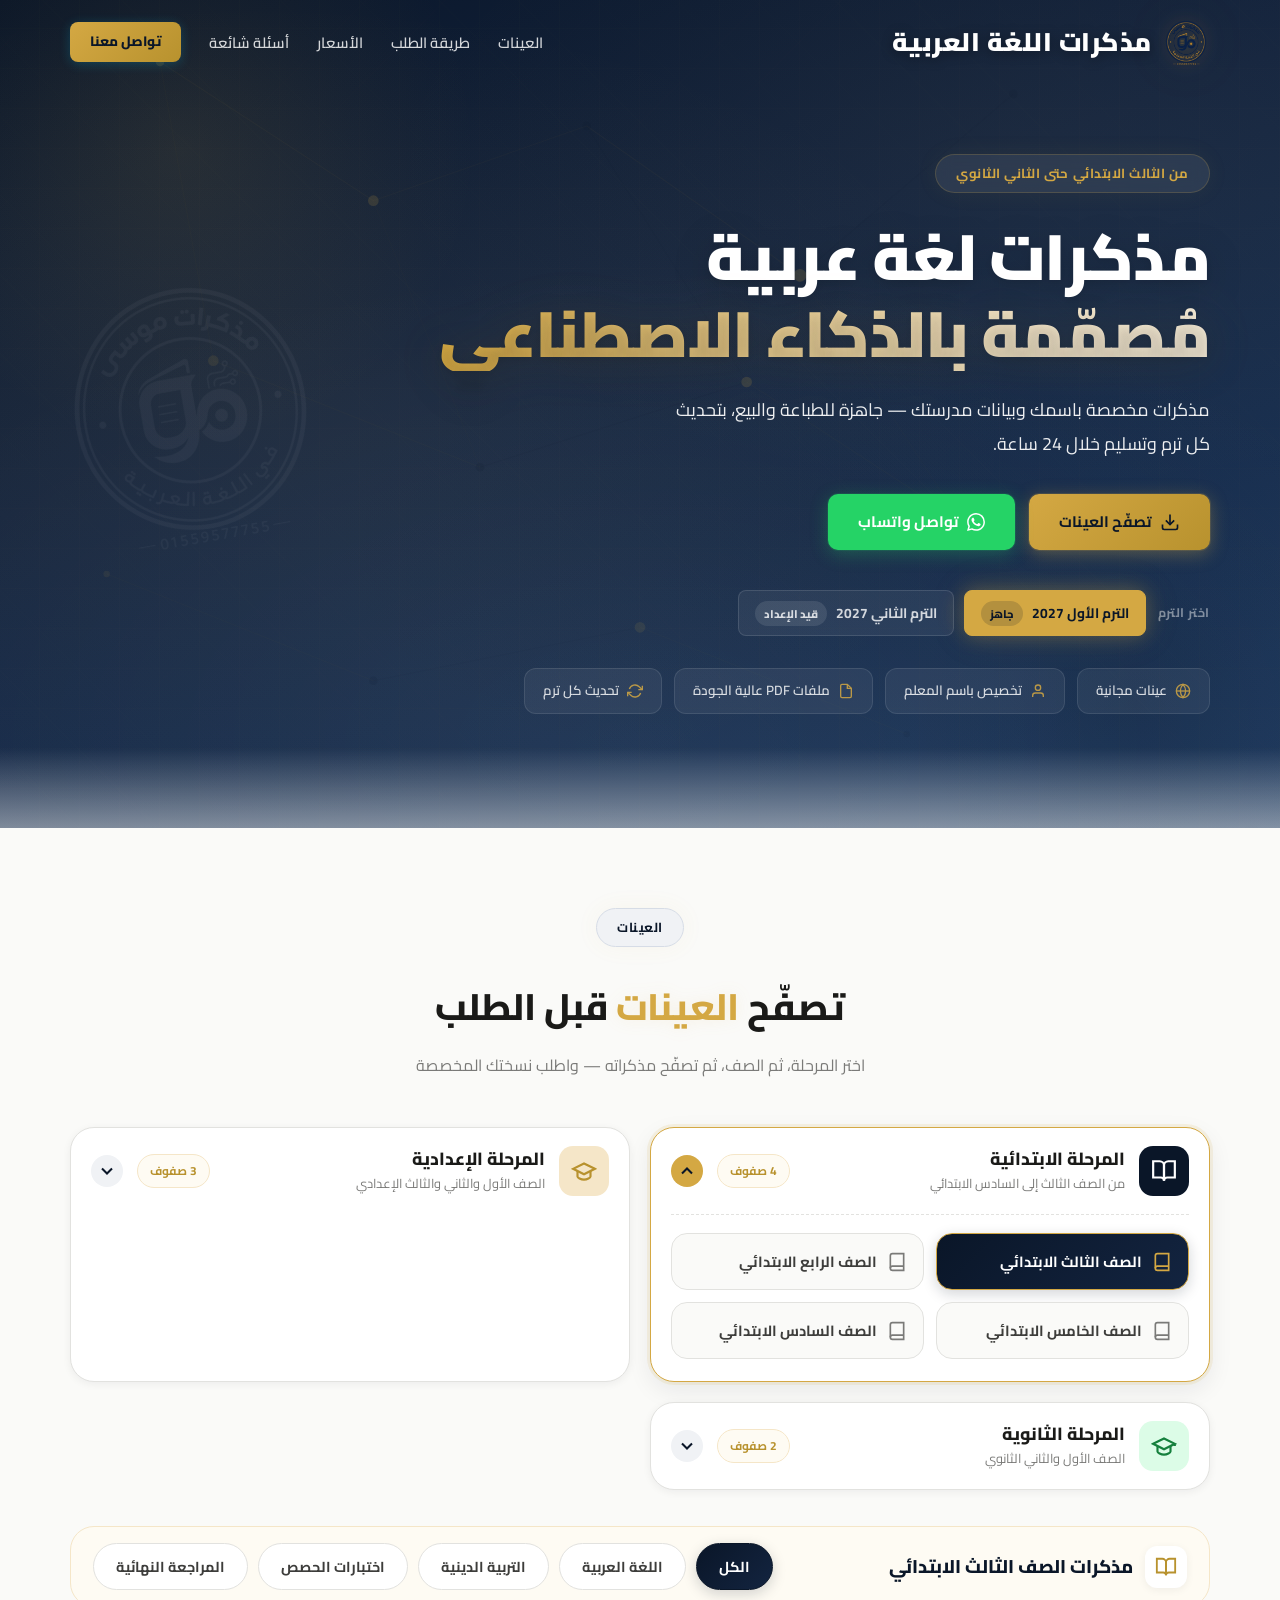
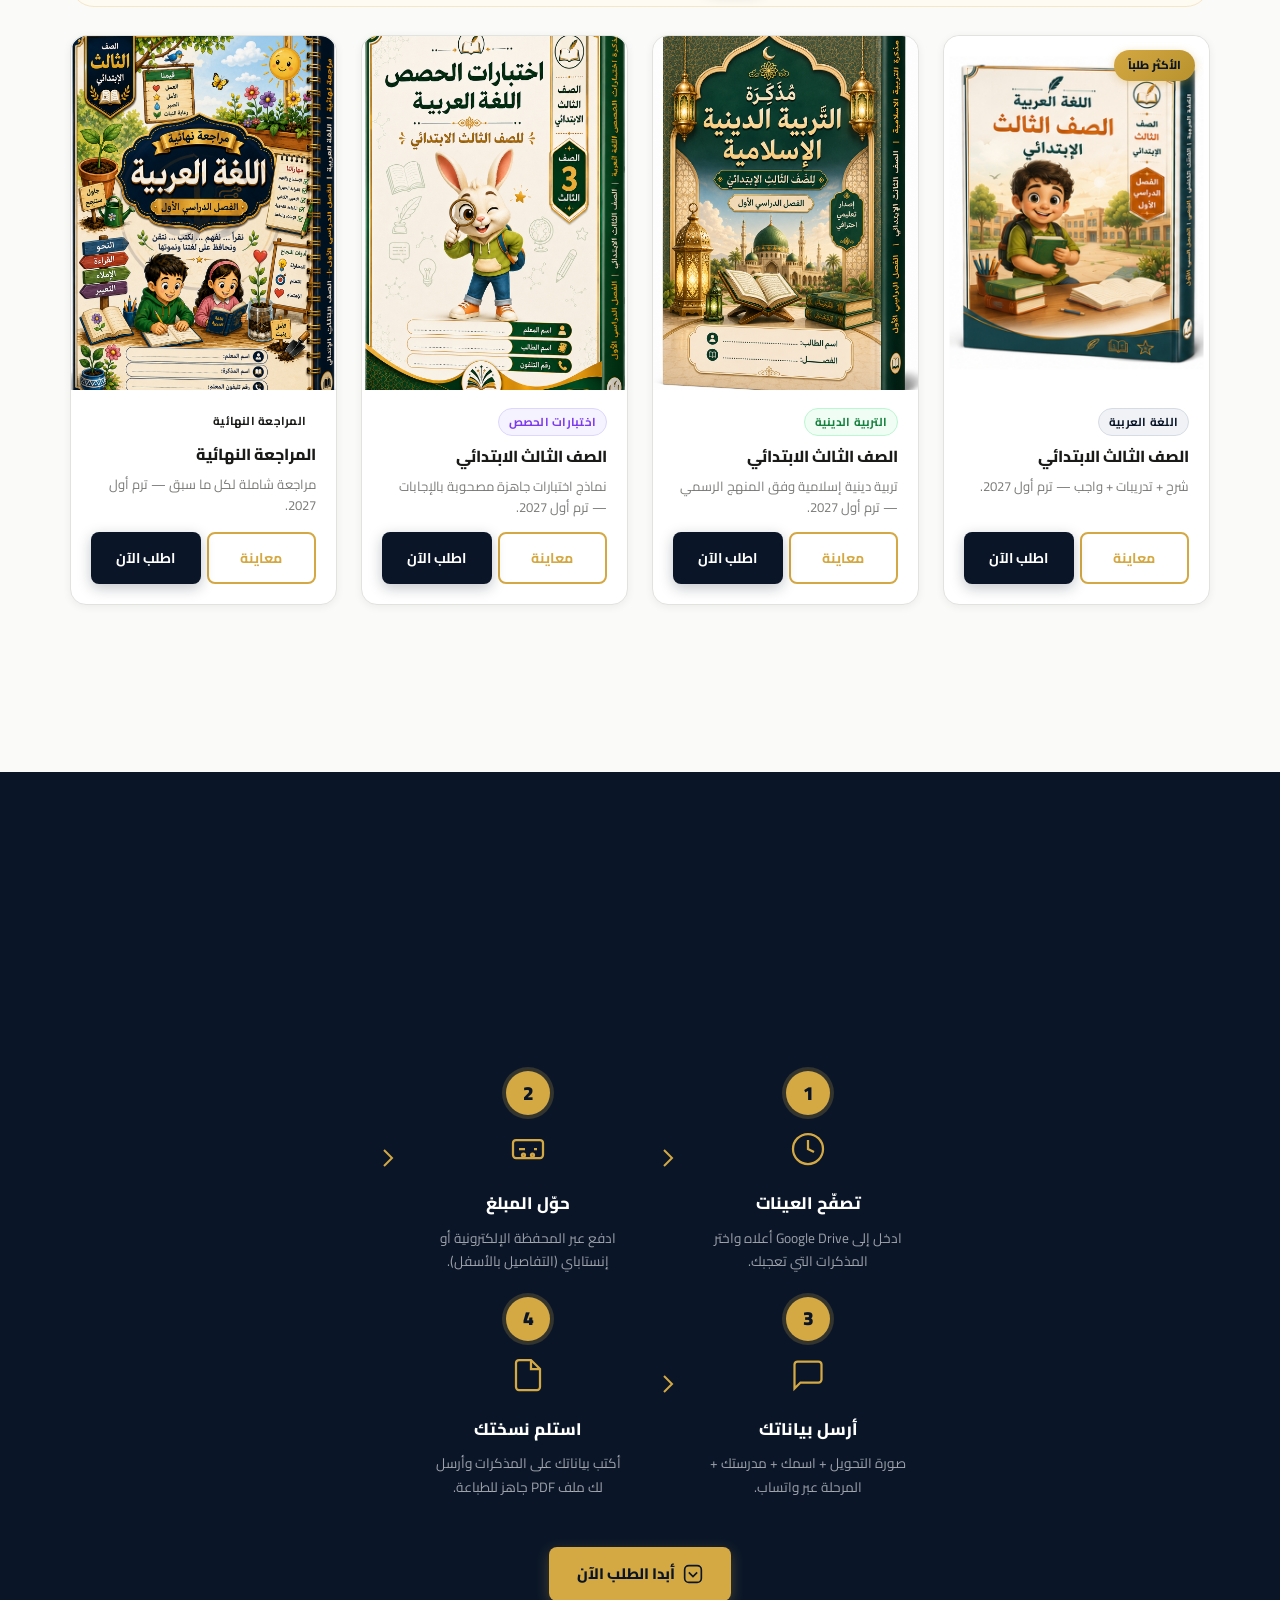
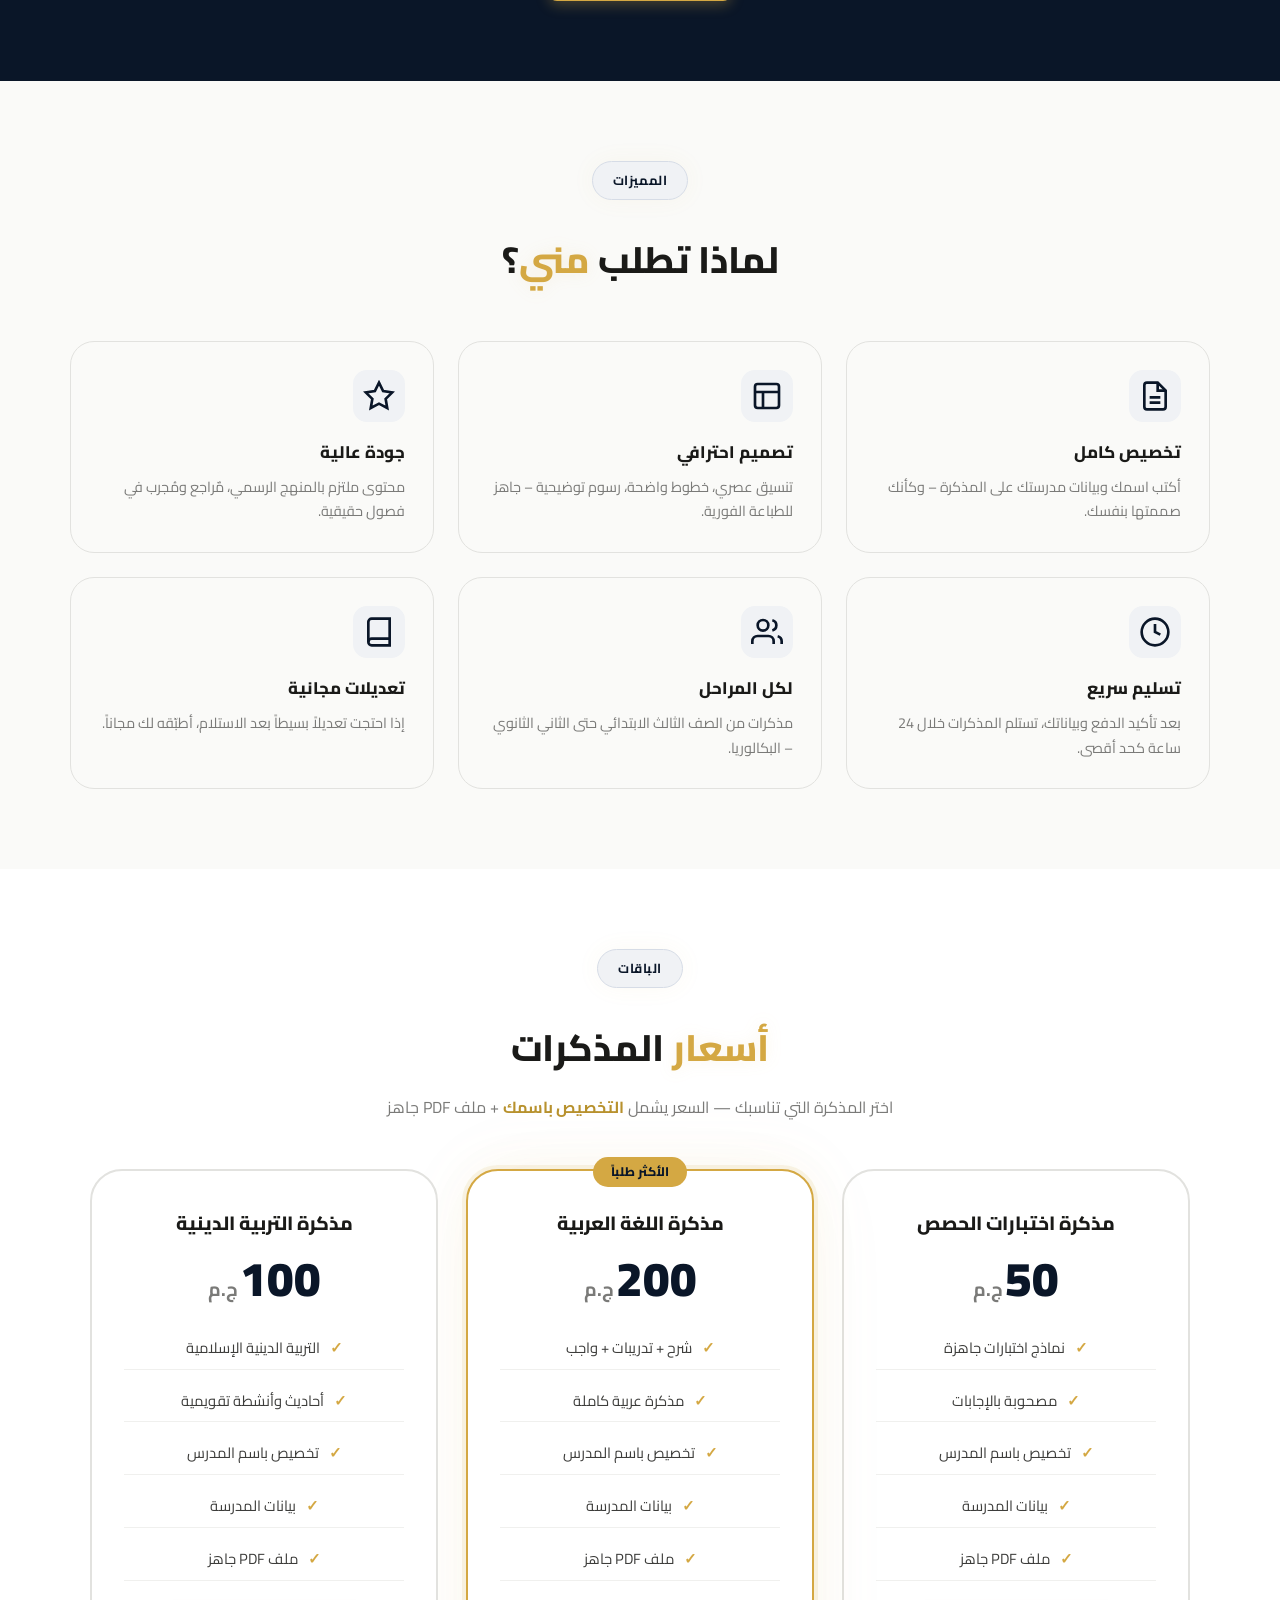
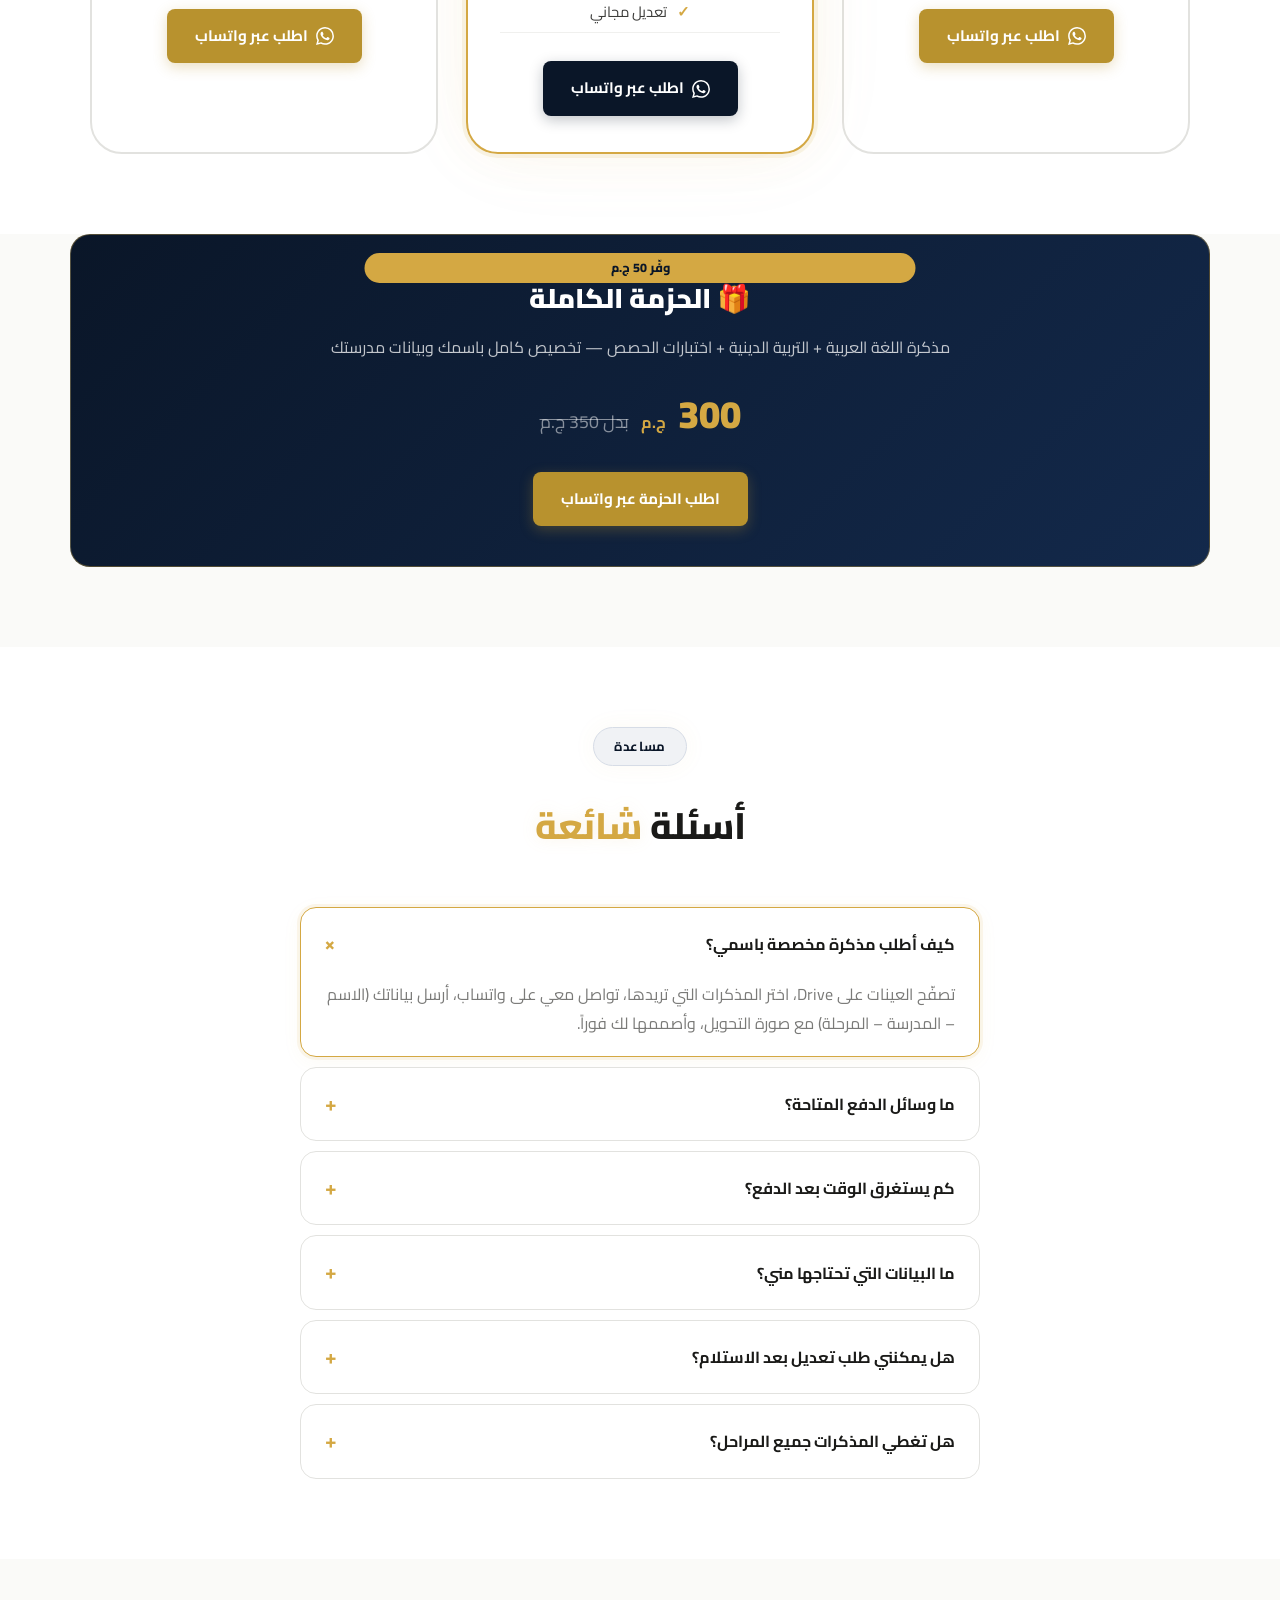
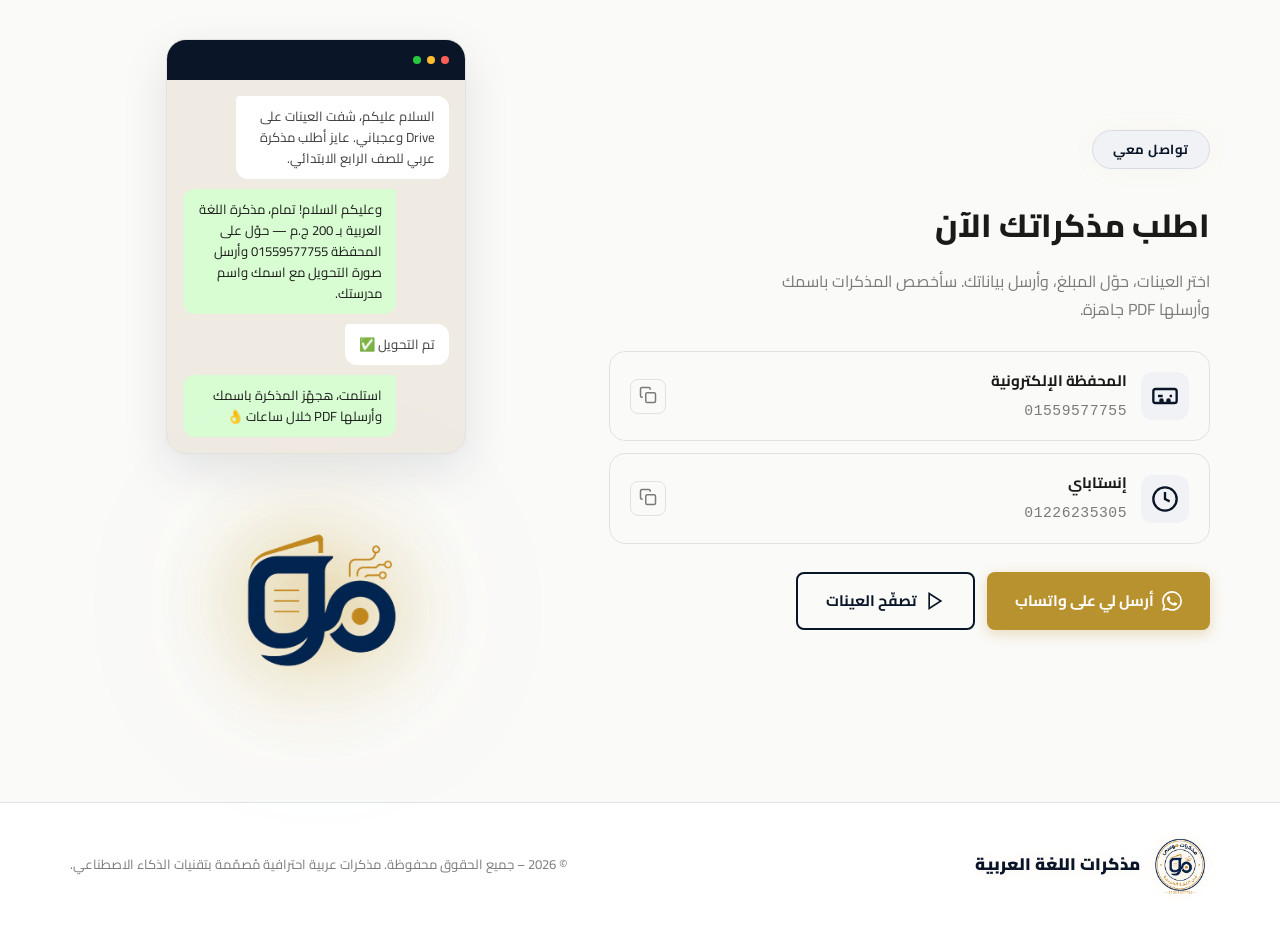
==== commit a95831ea: "Term 2: add Grade 7 (prep1) tests card with cover + Drive link" ====
--- a/index.html
+++ b/index.html
@@ -1173,6 +1173,28 @@
           </div>
         </article>
 
+        <!-- ===== اختبارات الحصص (ترم ثاني 2027) — الصف الأول الإعدادي ===== -->
+        <article class="sample-cover-card" data-term="t2" data-category="exams" data-stage="prep" data-grade="prep1">
+          <div class="cover-wrapper">
+            <img src="covers/term2/Tests/prp1.jpg" alt="غلاف اختبارات الحصص - الصف الأول الإعدادي - الترم الثاني 2027" class="cover-img" loading="lazy">
+            <div class="cover-overlay">
+              <a href="https://drive.google.com/file/d/1GGIii6f5DFdSdGXt18Q6jOhcx5mLAE9X/view?usp=sharing" target="_blank" class="btn btn-primary btn-sm">
+                <svg width="18" height="18" viewBox="0 0 24 24" fill="none" stroke="currentColor" stroke-width="2"><path d="M2 3h6a4 4 0 014 4v14a3 3 0 00-3-3H2z"/><path d="M22 3h-6a4 4 0 00-4 4v14a3 3 0 013-3h7z"/></svg>
+                تصفّح العينة
+              </a>
+            </div>
+          </div>
+          <div class="cover-info">
+            <span class="cover-category">اختبارات الحصص</span>
+            <h3>الصف الأول الإعدادي</h3>
+            <p>نماذج اختبارات جاهزة مصحوبة بالإجابات — ترم ثاني 2027.</p>
+            <div class="cover-actions">
+              <a href="https://drive.google.com/file/d/1GGIii6f5DFdSdGXt18Q6jOhcx5mLAE9X/view?usp=sharing" target="_blank" class="btn btn-outline-gold btn-sm">معاينة</a>
+              <a href="#pricing" class="btn btn-navy btn-sm">اطلب الآن</a>
+            </div>
+          </div>
+        </article>
+
         <!-- ===== اختبارات الحصص (ترم ثاني 2027) — الصف الثاني الإعدادي ===== -->
         <article class="sample-cover-card" data-term="t2" data-category="exams" data-stage="prep" data-grade="prep2">
           <div class="cover-wrapper">
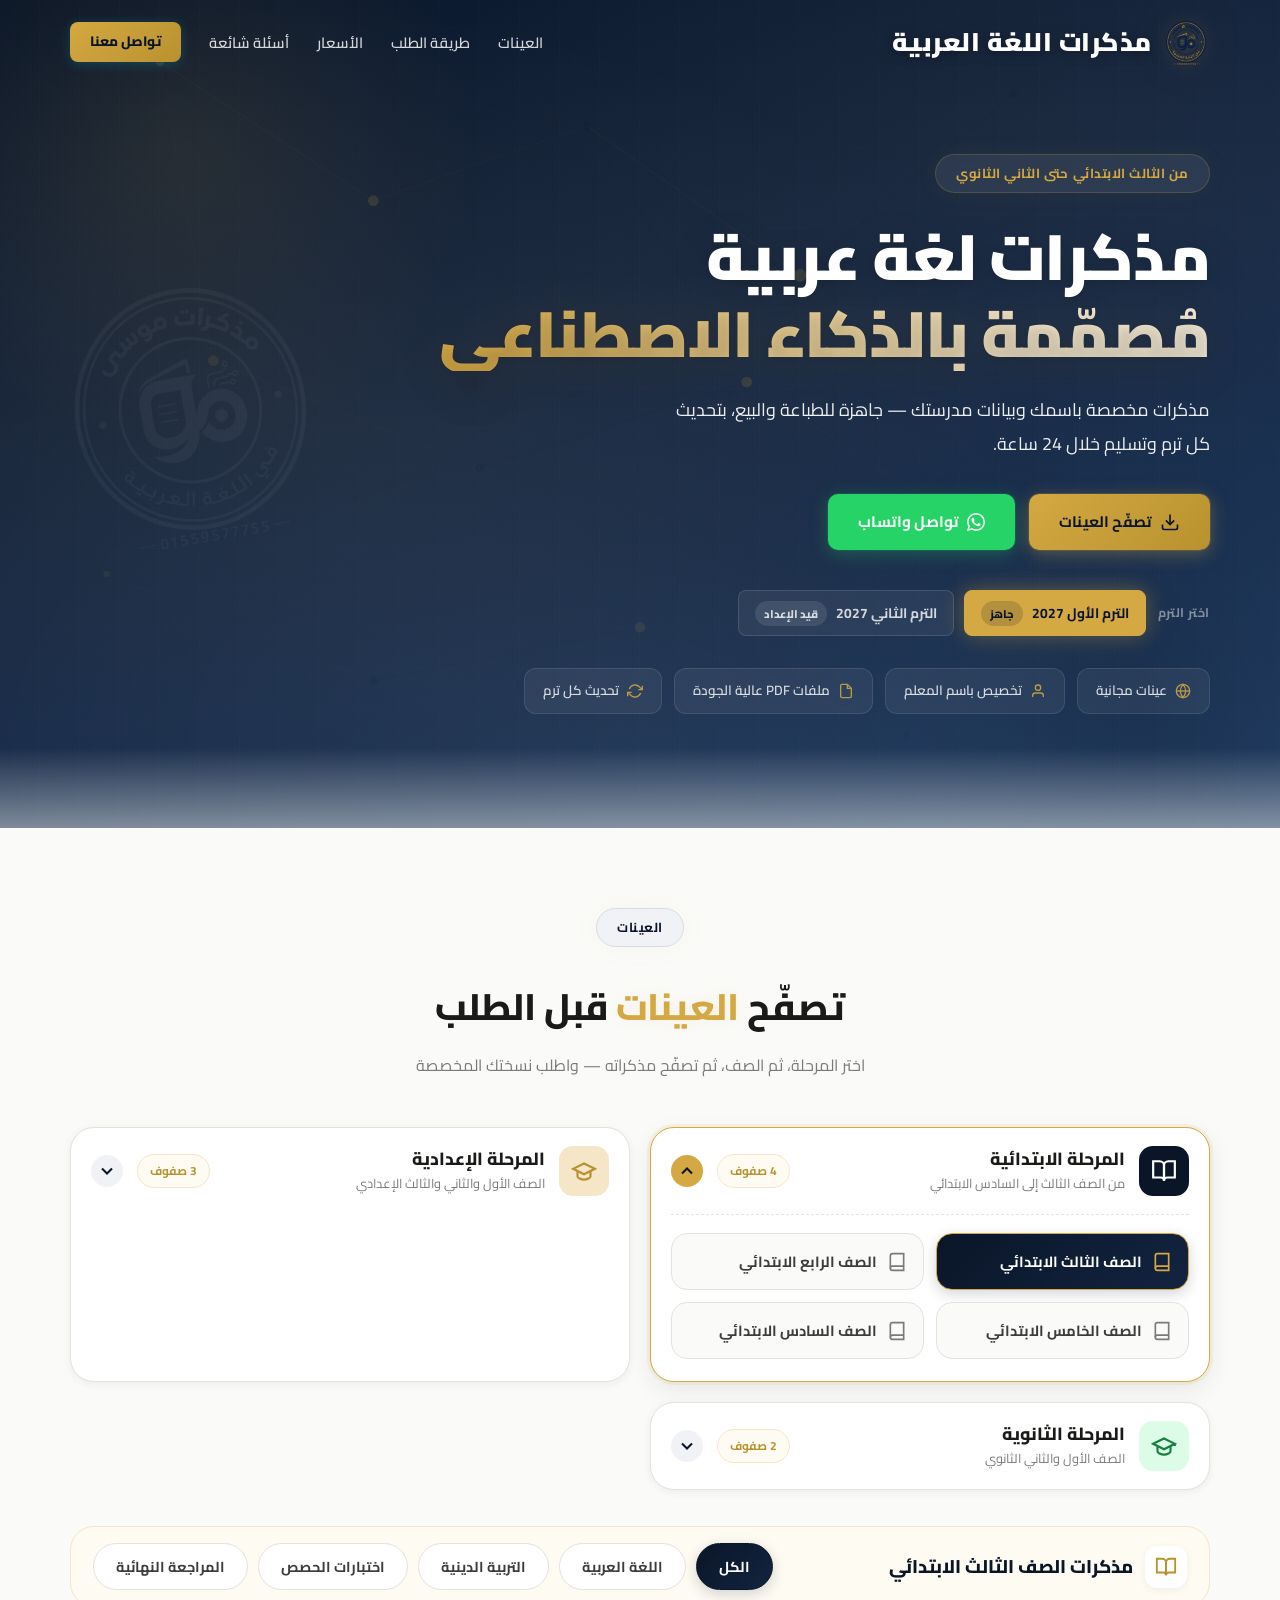
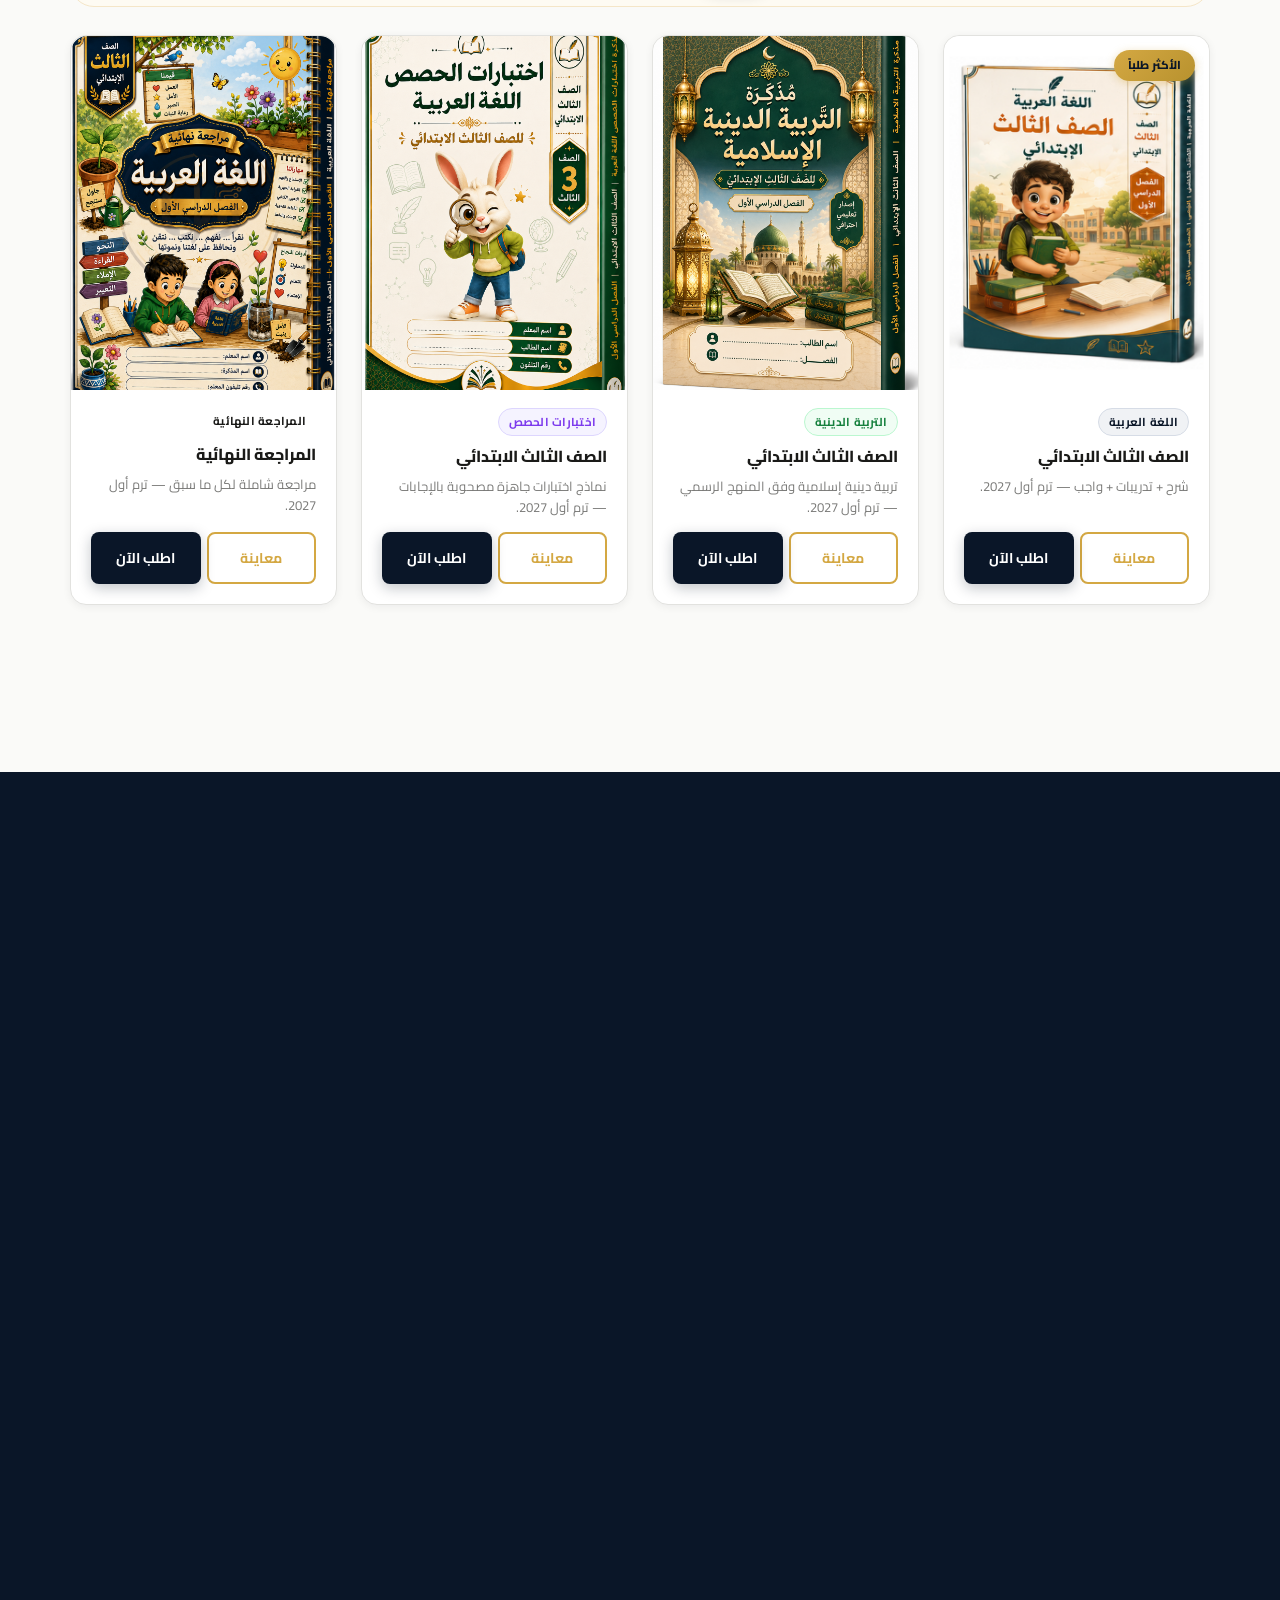
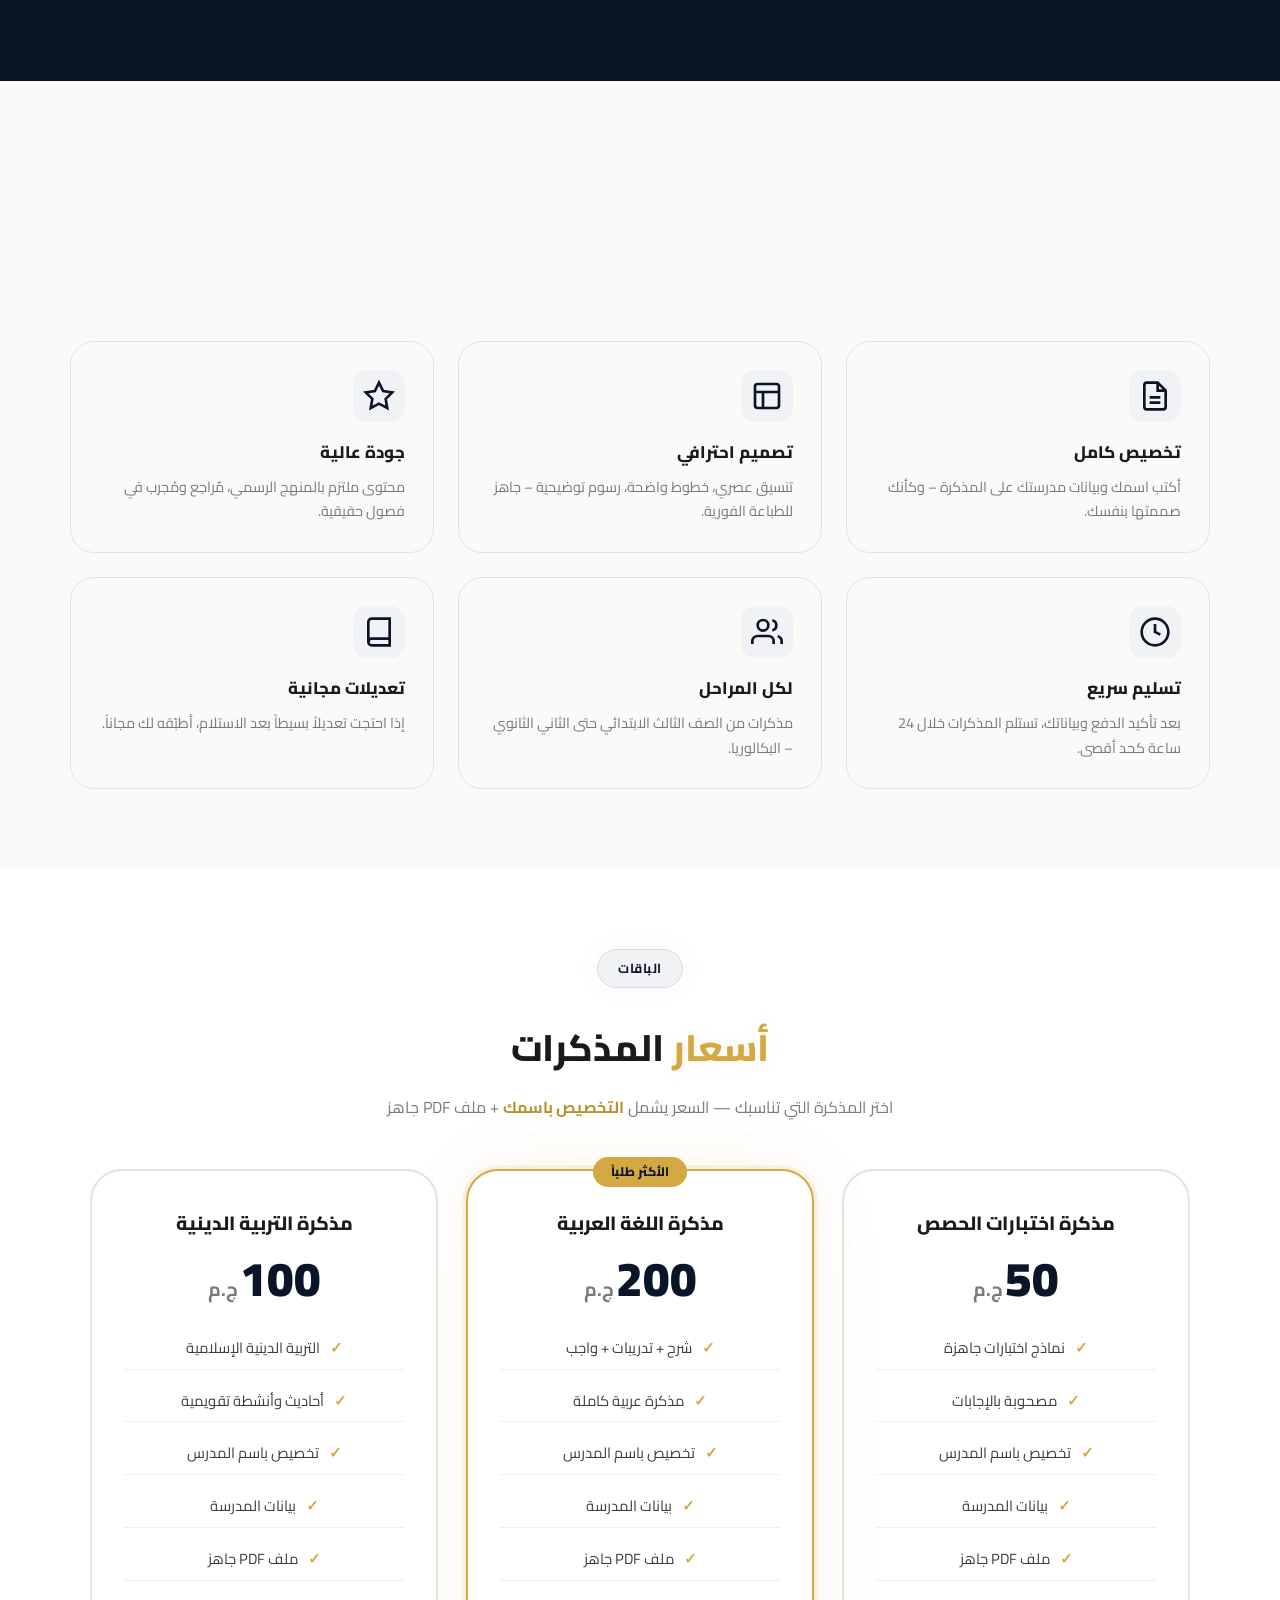
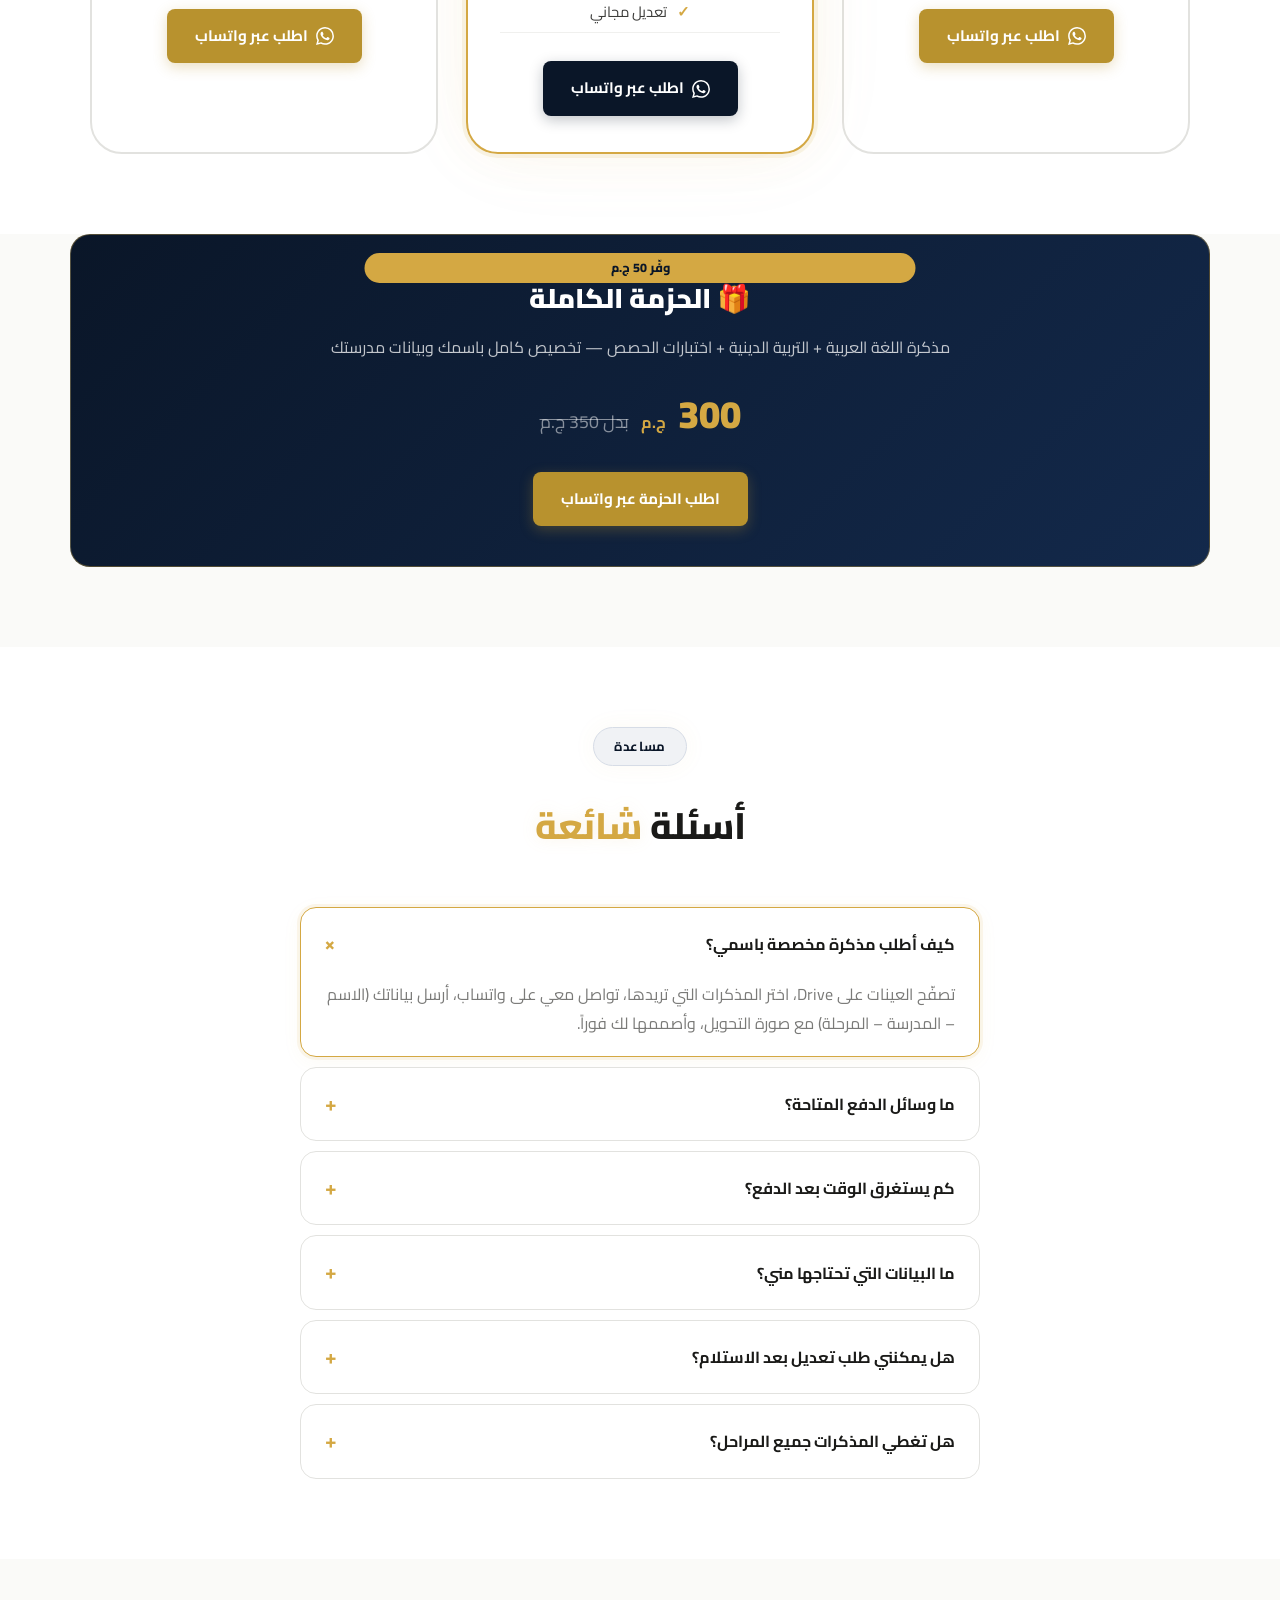
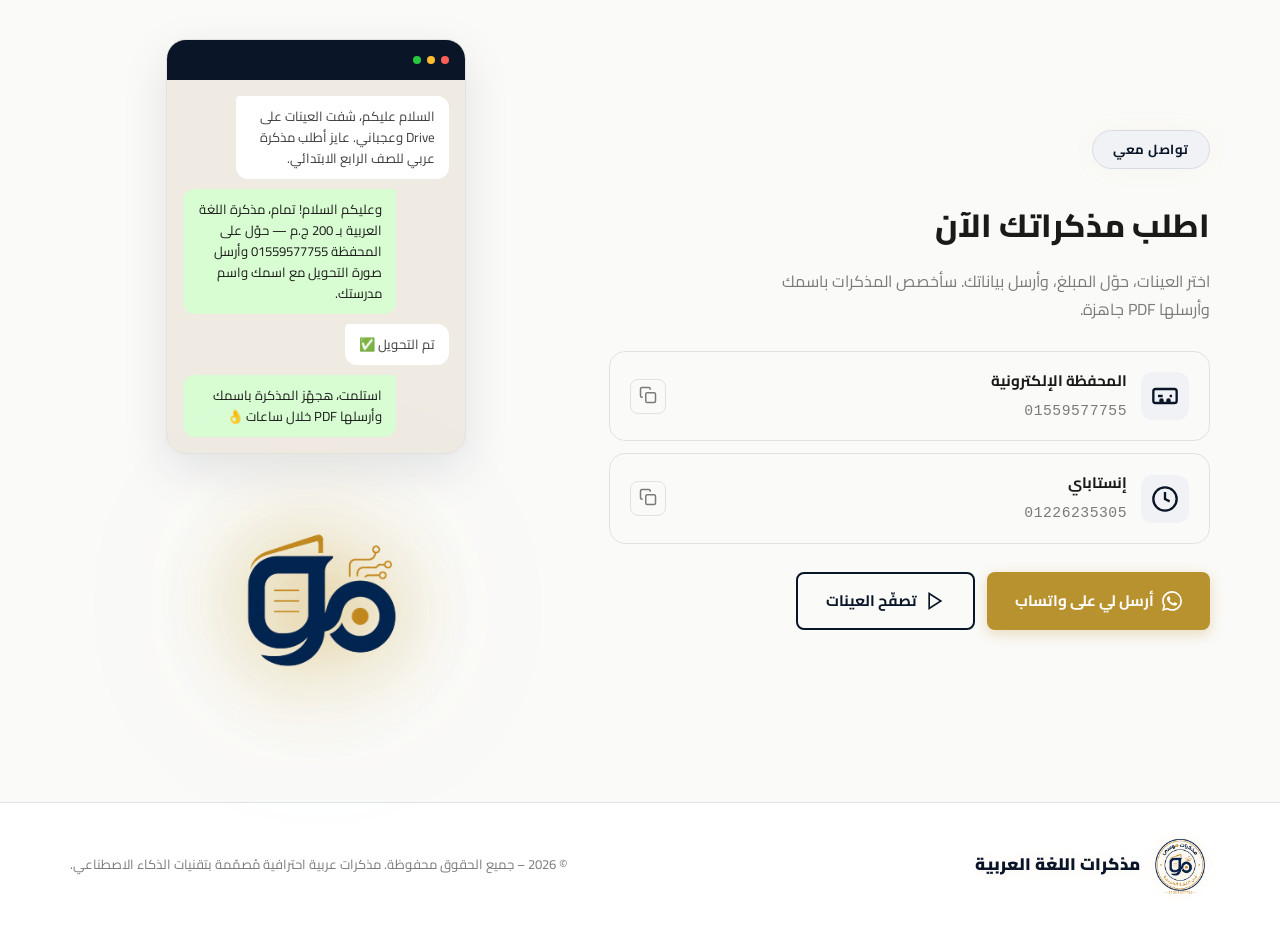
==== commit 93133239: "Term 2: wire Grade 11 (sec2 bac) Arabic memo link" ====
--- a/index.html
+++ b/index.html
@@ -1156,7 +1156,7 @@
           <div class="cover-wrapper">
             <img src="covers/term2/Arabic/sec2.jpg" alt="غلاف مذكرة اللغة العربية - الصف الثاني الثانوي البكالوريا - الترم الثاني 2027" class="cover-img" loading="lazy">
             <div class="cover-overlay">
-              <a href="https://drive.google.com/drive/folders/1MY1rGBfoxI0o1KoXSxVODYNqlOM89b4I?usp=drive_link" target="_blank" class="btn btn-primary btn-sm">
+              <a href="https://drive.google.com/file/d/1nrdljP7JZqN2CfbzmMin-a8lak-2ypFY/view?usp=sharing" target="_blank" class="btn btn-primary btn-sm">
                 <svg width="18" height="18" viewBox="0 0 24 24" fill="none" stroke="currentColor" stroke-width="2"><path d="M2 3h6a4 4 0 014 4v14a3 3 0 00-3-3H2z"/><path d="M22 3h-6a4 4 0 00-4 4v14a3 3 0 013-3h7z"/></svg>
                 تصفّح العينة
               </a>
@@ -1167,7 +1167,7 @@
             <h3>الصف الثاني الثانوي – البكالوريا</h3>
             <p>شرح + تدريبات + واجب — ترم ثاني 2027.</p>
             <div class="cover-actions">
-              <a href="https://drive.google.com/drive/folders/1MY1rGBfoxI0o1KoXSxVODYNqlOM89b4I?usp=drive_link" target="_blank" class="btn btn-outline-gold btn-sm">معاينة</a>
+              <a href="https://drive.google.com/file/d/1nrdljP7JZqN2CfbzmMin-a8lak-2ypFY/view?usp=sharing" target="_blank" class="btn btn-outline-gold btn-sm">معاينة</a>
               <a href="#pricing" class="btn btn-navy btn-sm">اطلب الآن</a>
             </div>
           </div>
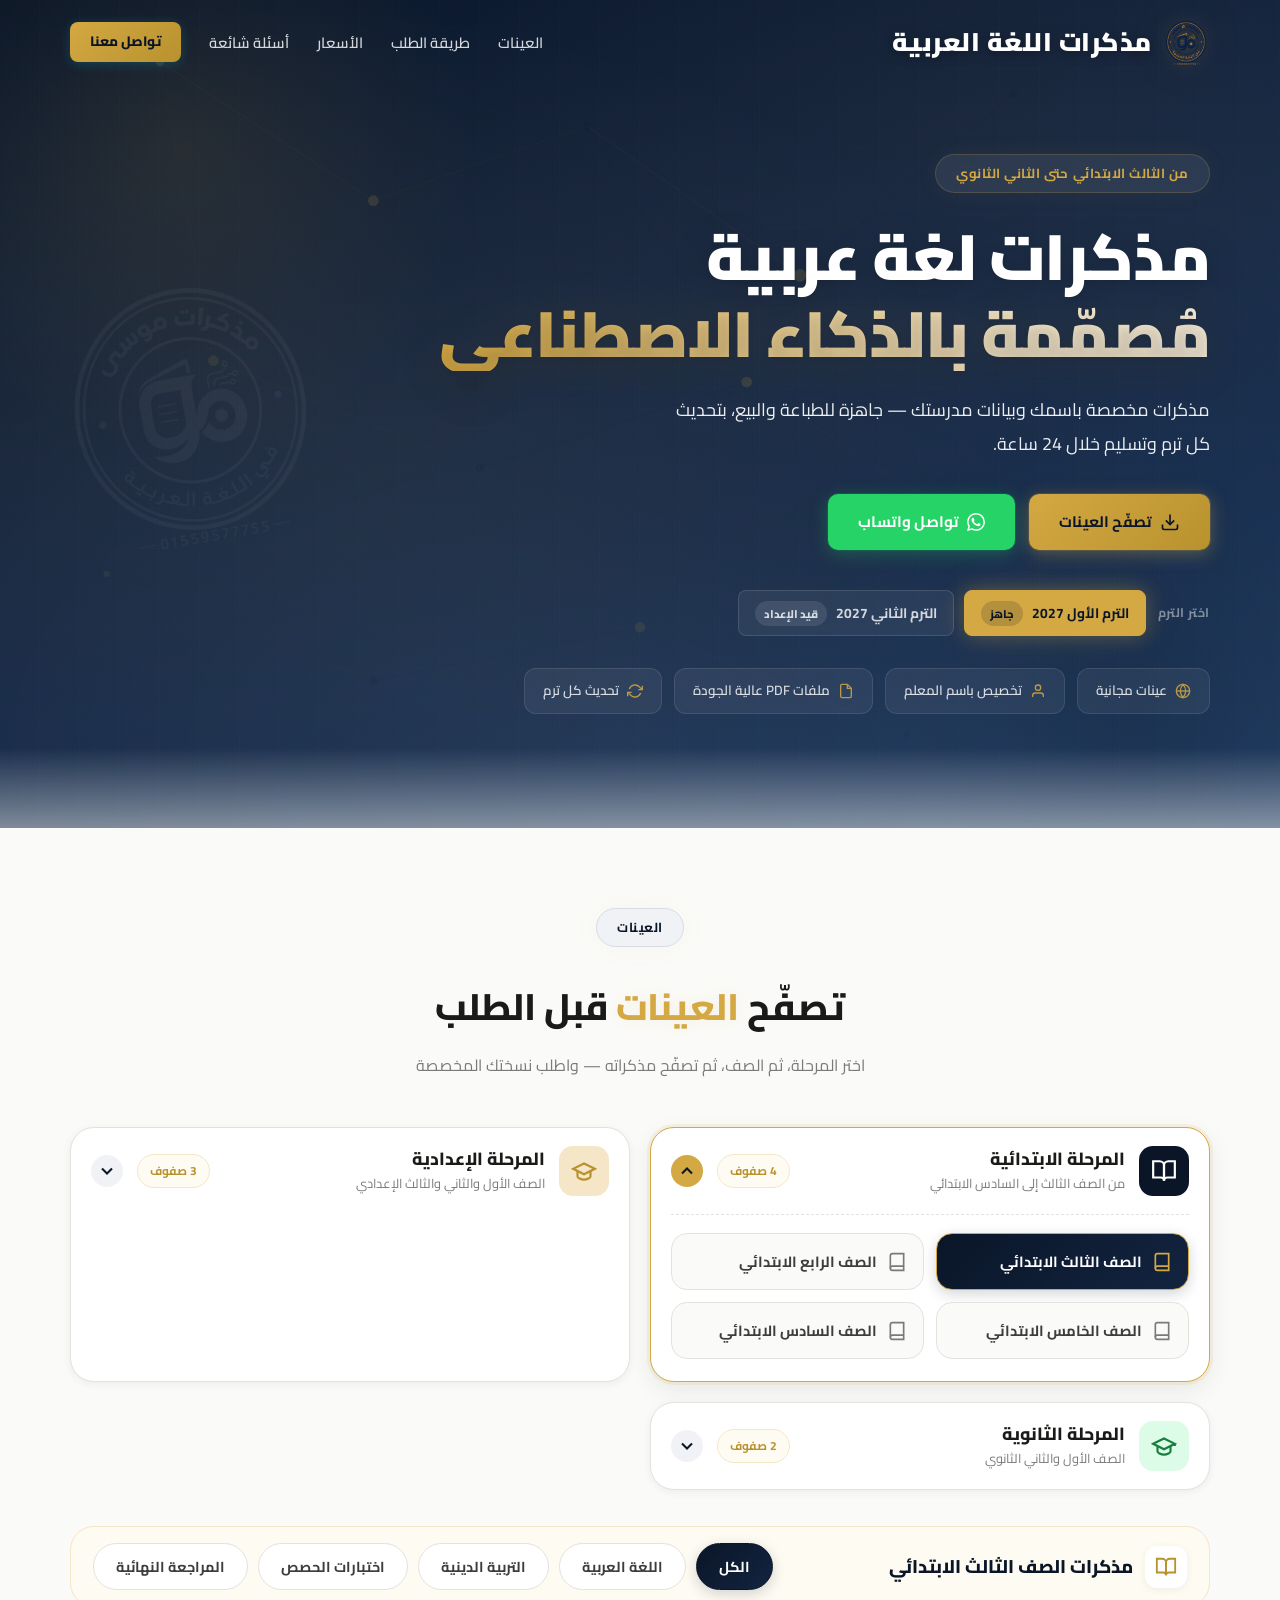
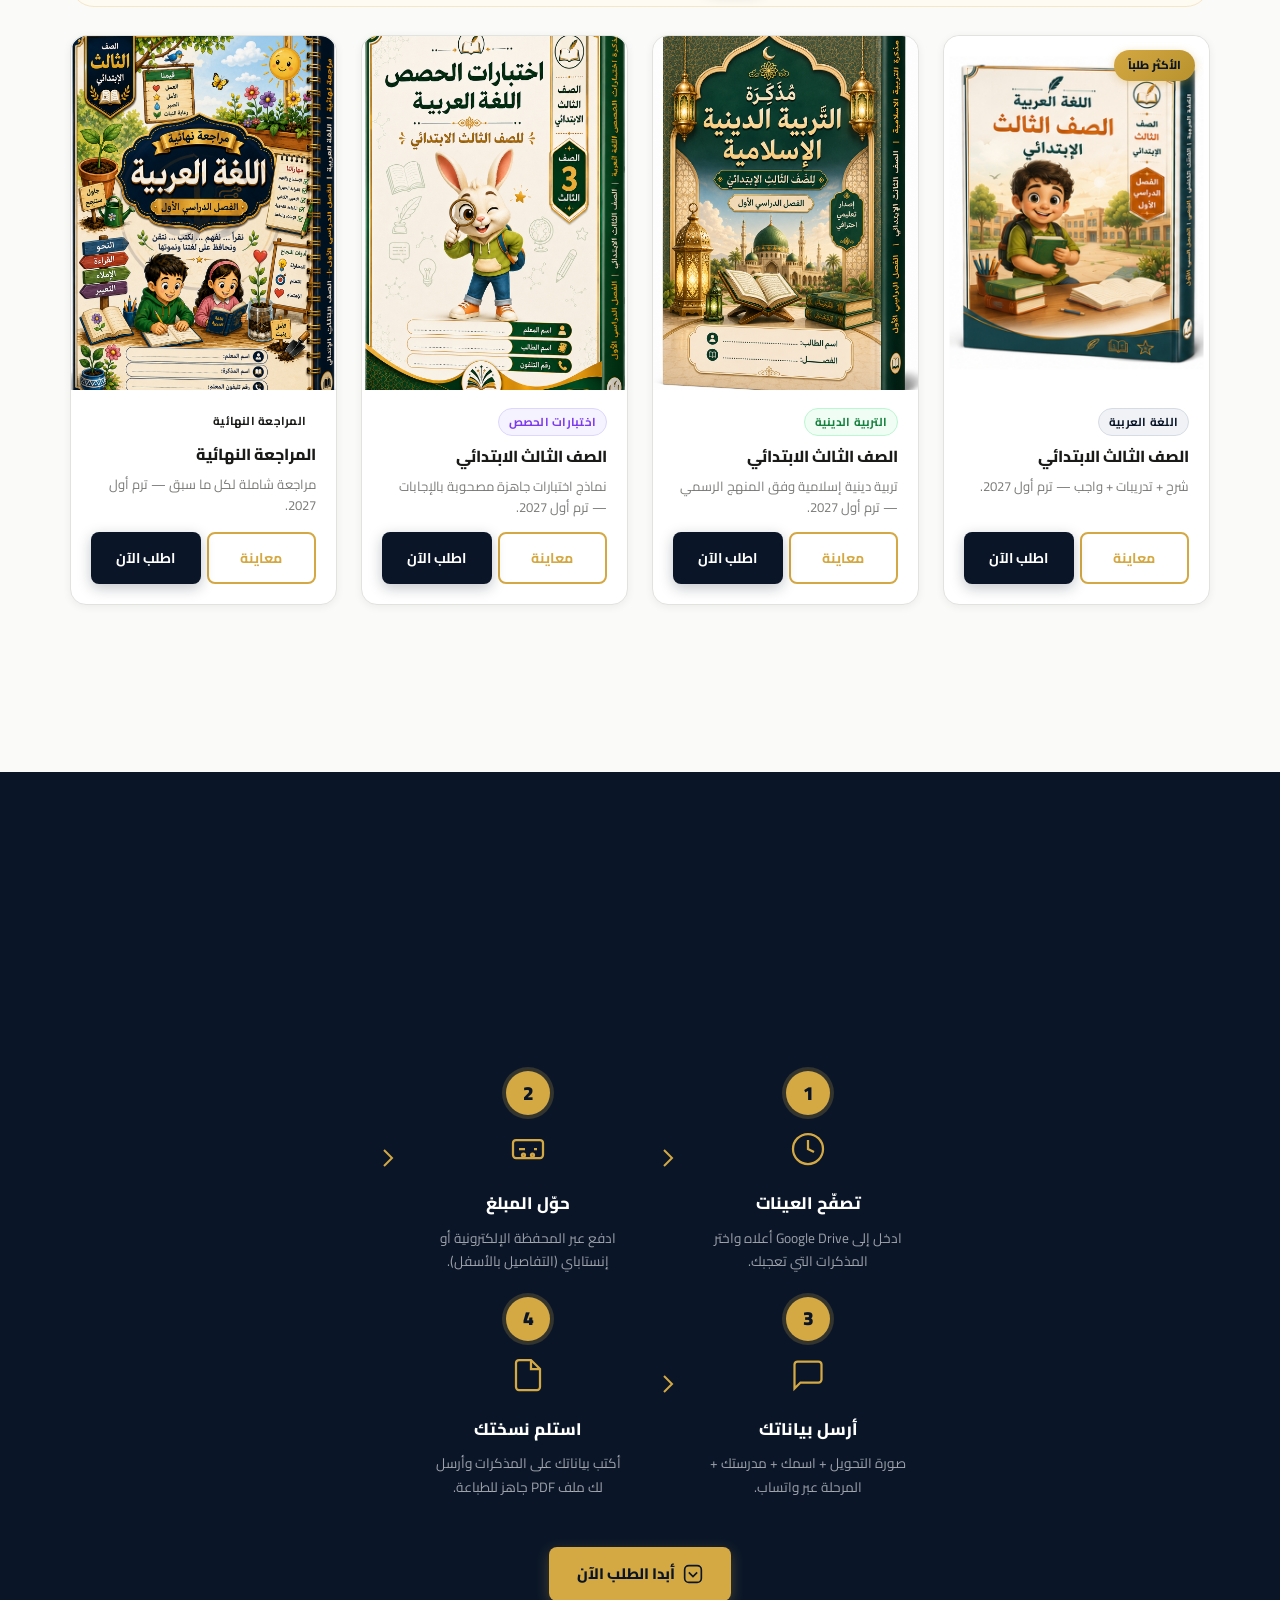
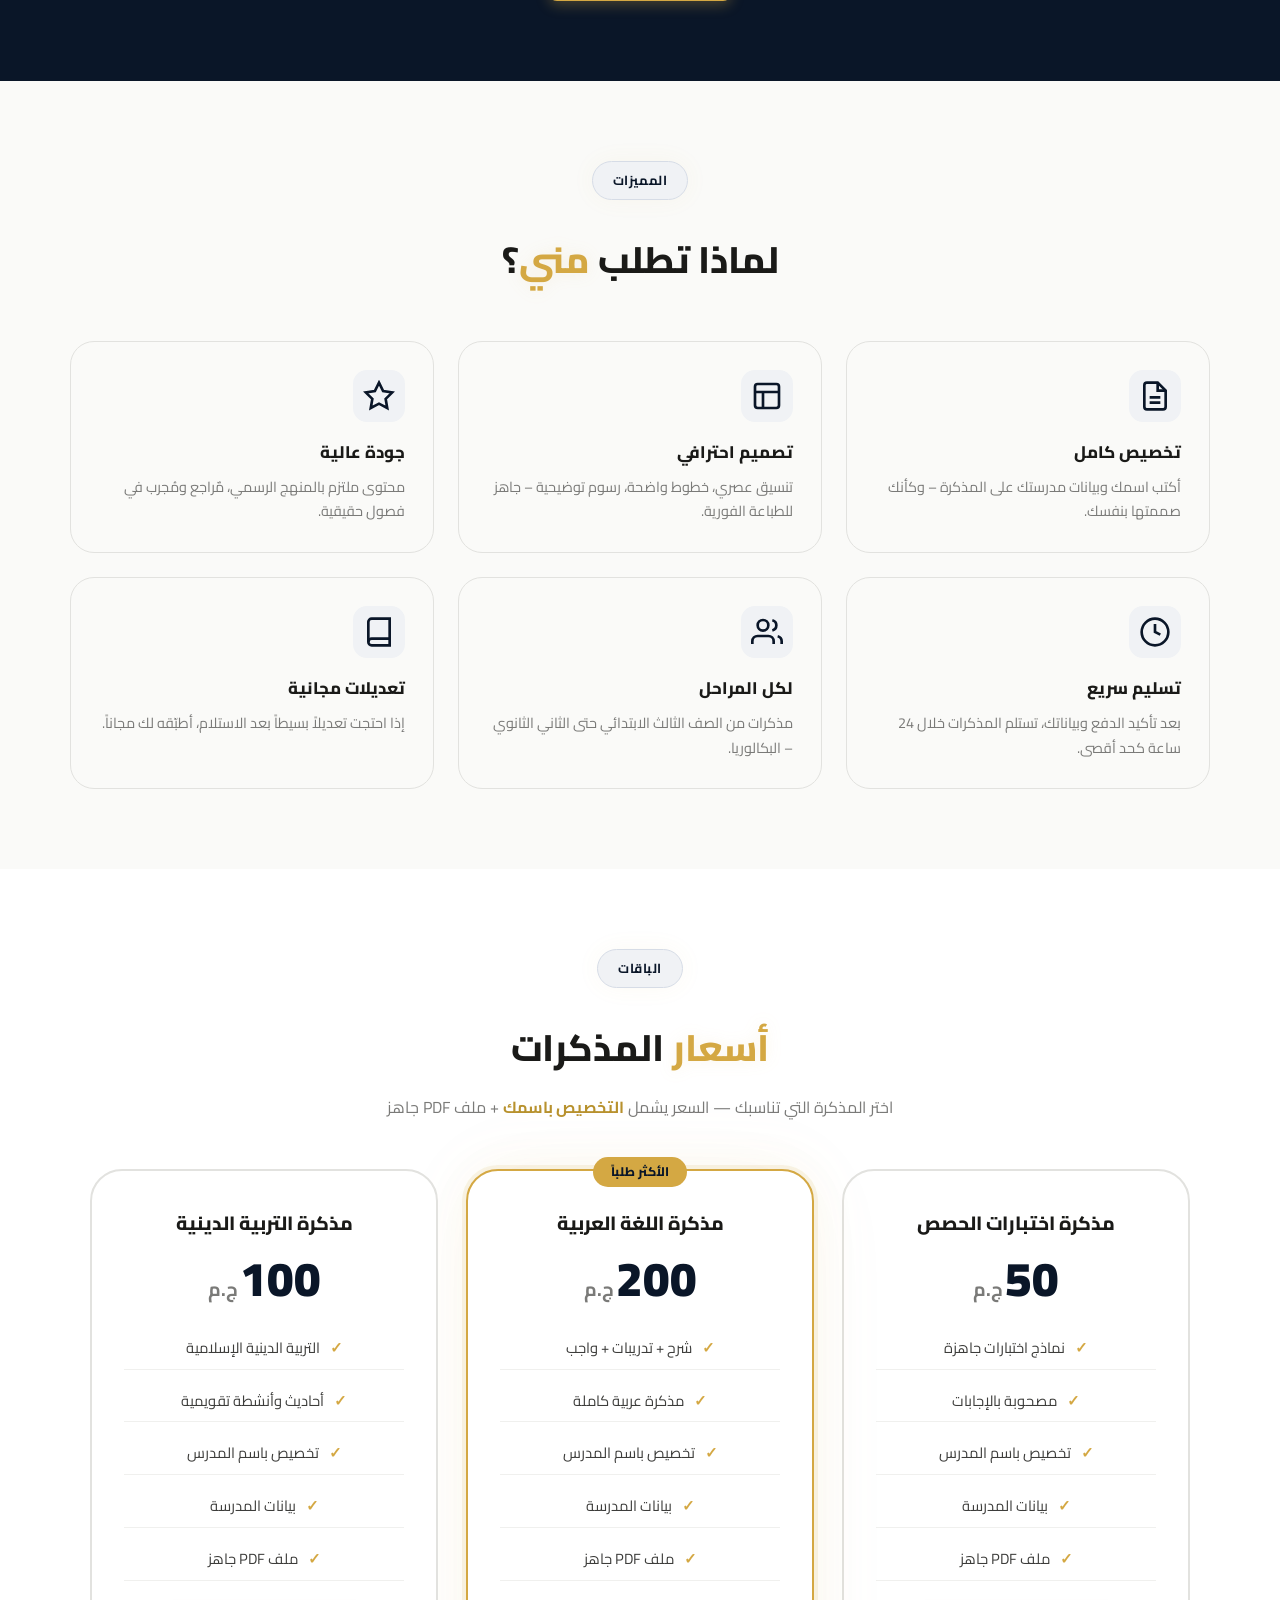
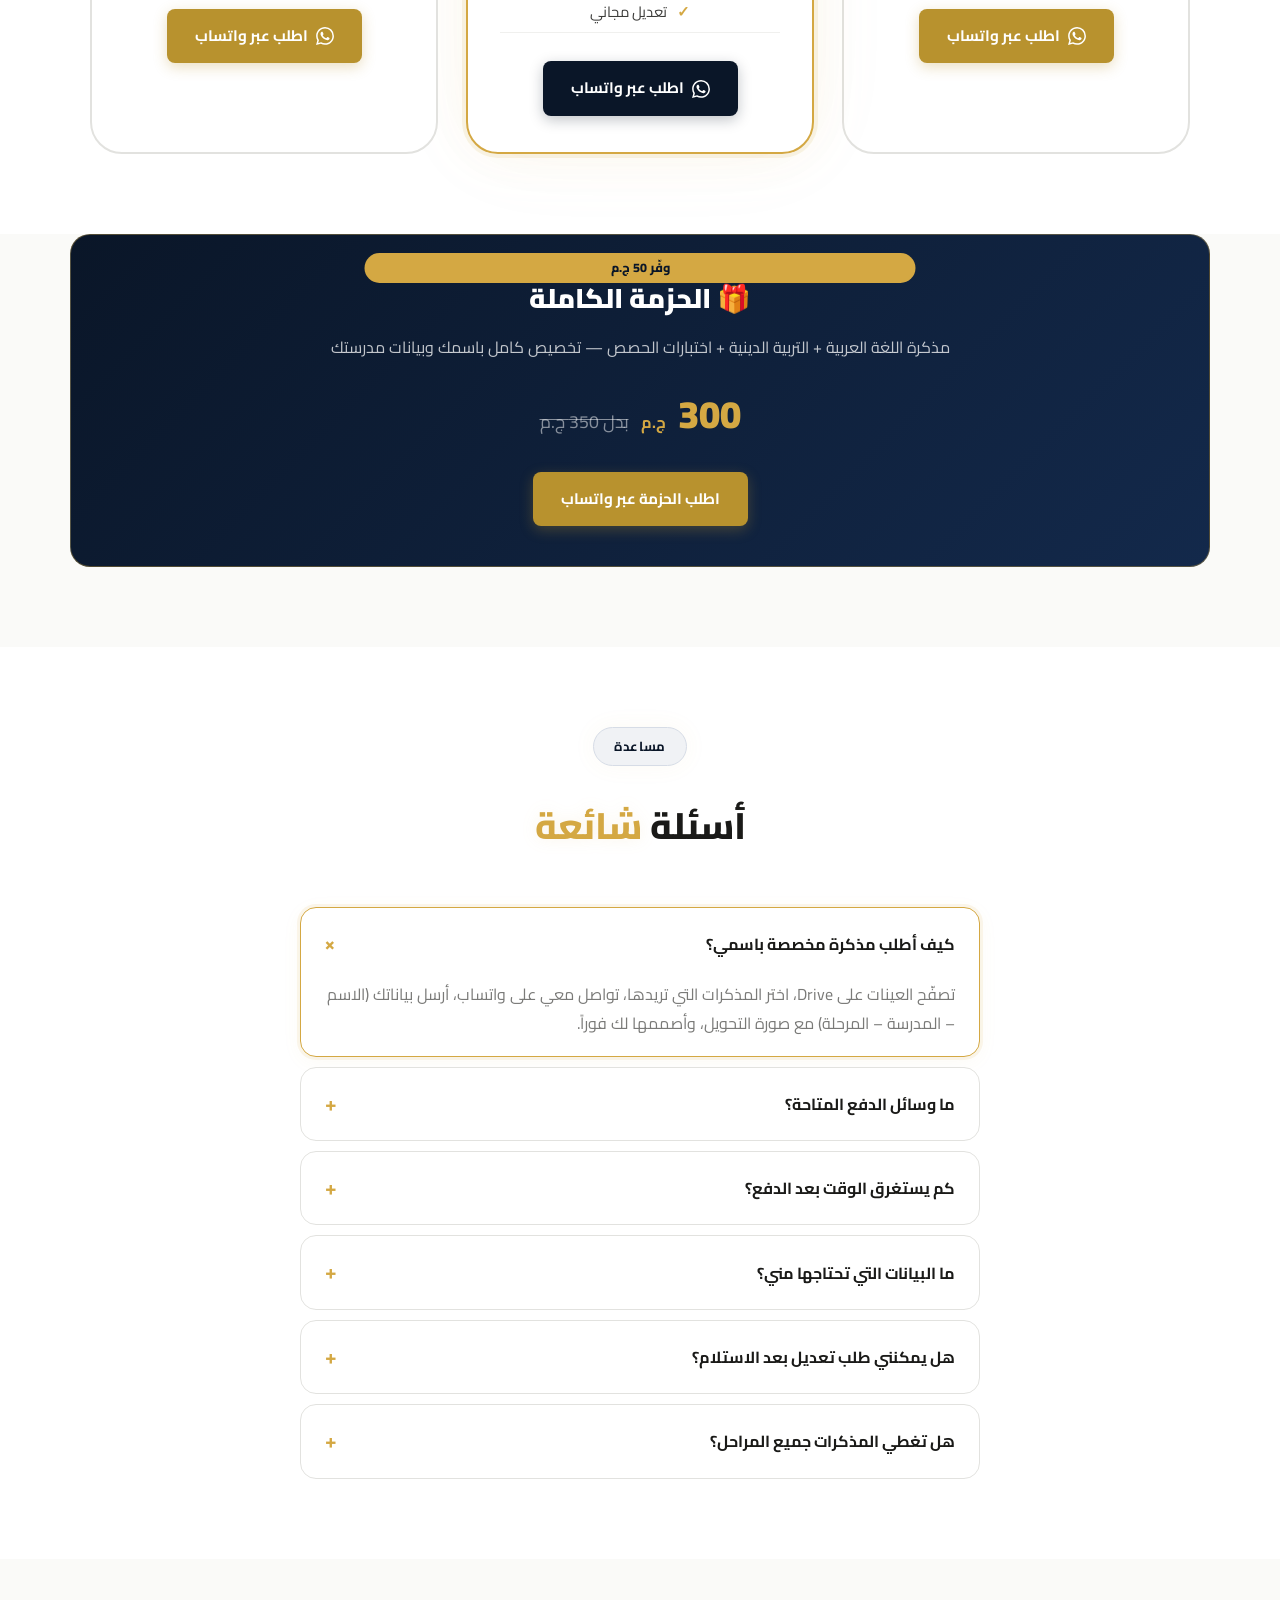
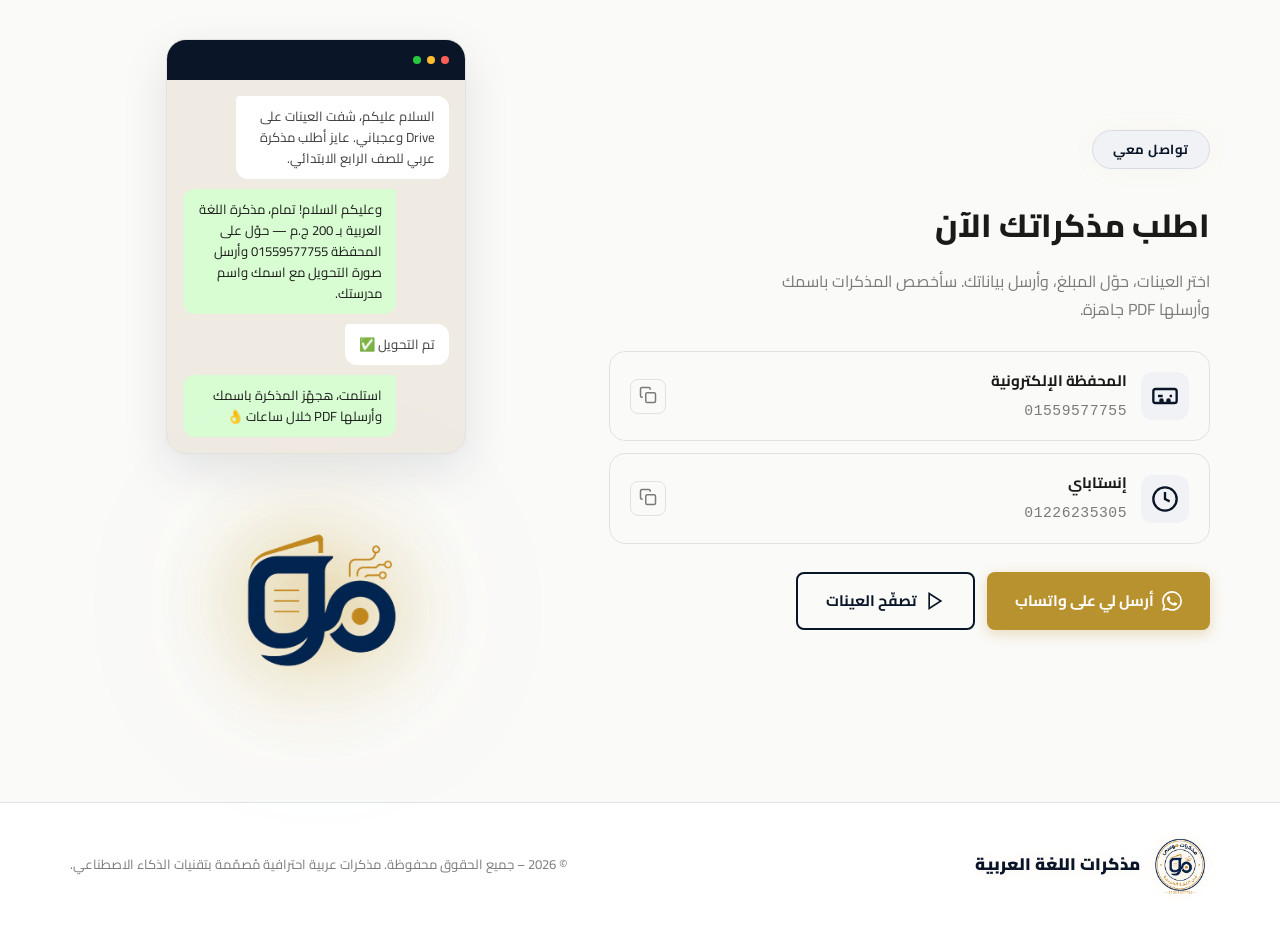
==== commit a17de50f: "Term 2: add Grade 6 (prim6) tests card with cover + Drive link" ====
--- a/index.html
+++ b/index.html
@@ -1173,6 +1173,28 @@
           </div>
         </article>
 
+        <!-- ===== اختبارات الحصص (ترم ثاني 2027) — الصف السادس الابتدائي ===== -->
+        <article class="sample-cover-card" data-term="t2" data-category="exams" data-stage="primary" data-grade="prim6">
+          <div class="cover-wrapper">
+            <img src="covers/term2/Tests/prim6.jpg" alt="غلاف اختبارات الحصص - الصف السادس الابتدائي - الترم الثاني 2027" class="cover-img" loading="lazy">
+            <div class="cover-overlay">
+              <a href="https://drive.google.com/file/d/18K9kHj_3fmkQycVNuEctD_6BUSC3w5lf/view?usp=sharing" target="_blank" class="btn btn-primary btn-sm">
+                <svg width="18" height="18" viewBox="0 0 24 24" fill="none" stroke="currentColor" stroke-width="2"><path d="M2 3h6a4 4 0 014 4v14a3 3 0 00-3-3H2z"/><path d="M22 3h-6a4 4 0 00-4 4v14a3 3 0 013-3h7z"/></svg>
+                تصفّح العينة
+              </a>
+            </div>
+          </div>
+          <div class="cover-info">
+            <span class="cover-category">اختبارات الحصص</span>
+            <h3>الصف السادس الابتدائي</h3>
+            <p>نماذج اختبارات جاهزة مصحوبة بالإجابات — ترم ثاني 2027.</p>
+            <div class="cover-actions">
+              <a href="https://drive.google.com/file/d/18K9kHj_3fmkQycVNuEctD_6BUSC3w5lf/view?usp=sharing" target="_blank" class="btn btn-outline-gold btn-sm">معاينة</a>
+              <a href="#pricing" class="btn btn-navy btn-sm">اطلب الآن</a>
+            </div>
+          </div>
+        </article>
+
         <!-- ===== اختبارات الحصص (ترم ثاني 2027) — الصف الأول الإعدادي ===== -->
         <article class="sample-cover-card" data-term="t2" data-category="exams" data-stage="prep" data-grade="prep1">
           <div class="cover-wrapper">
